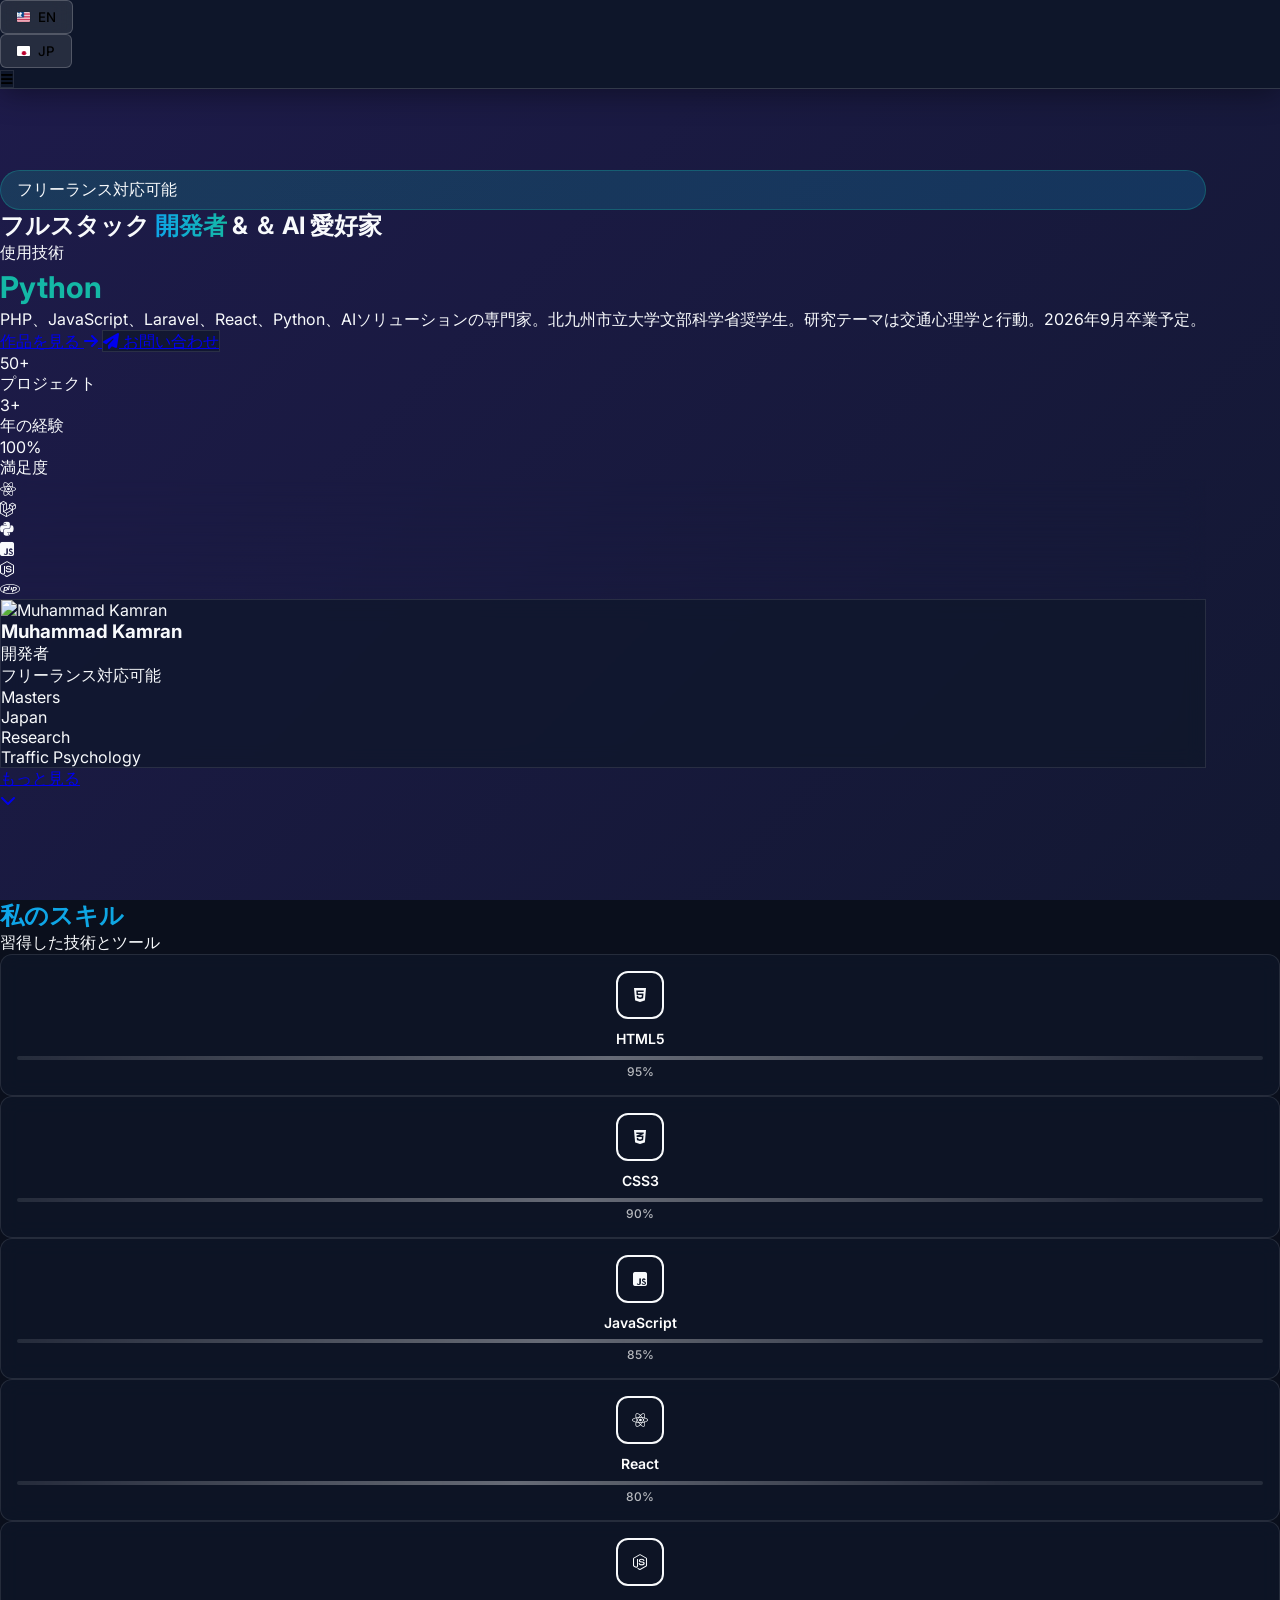
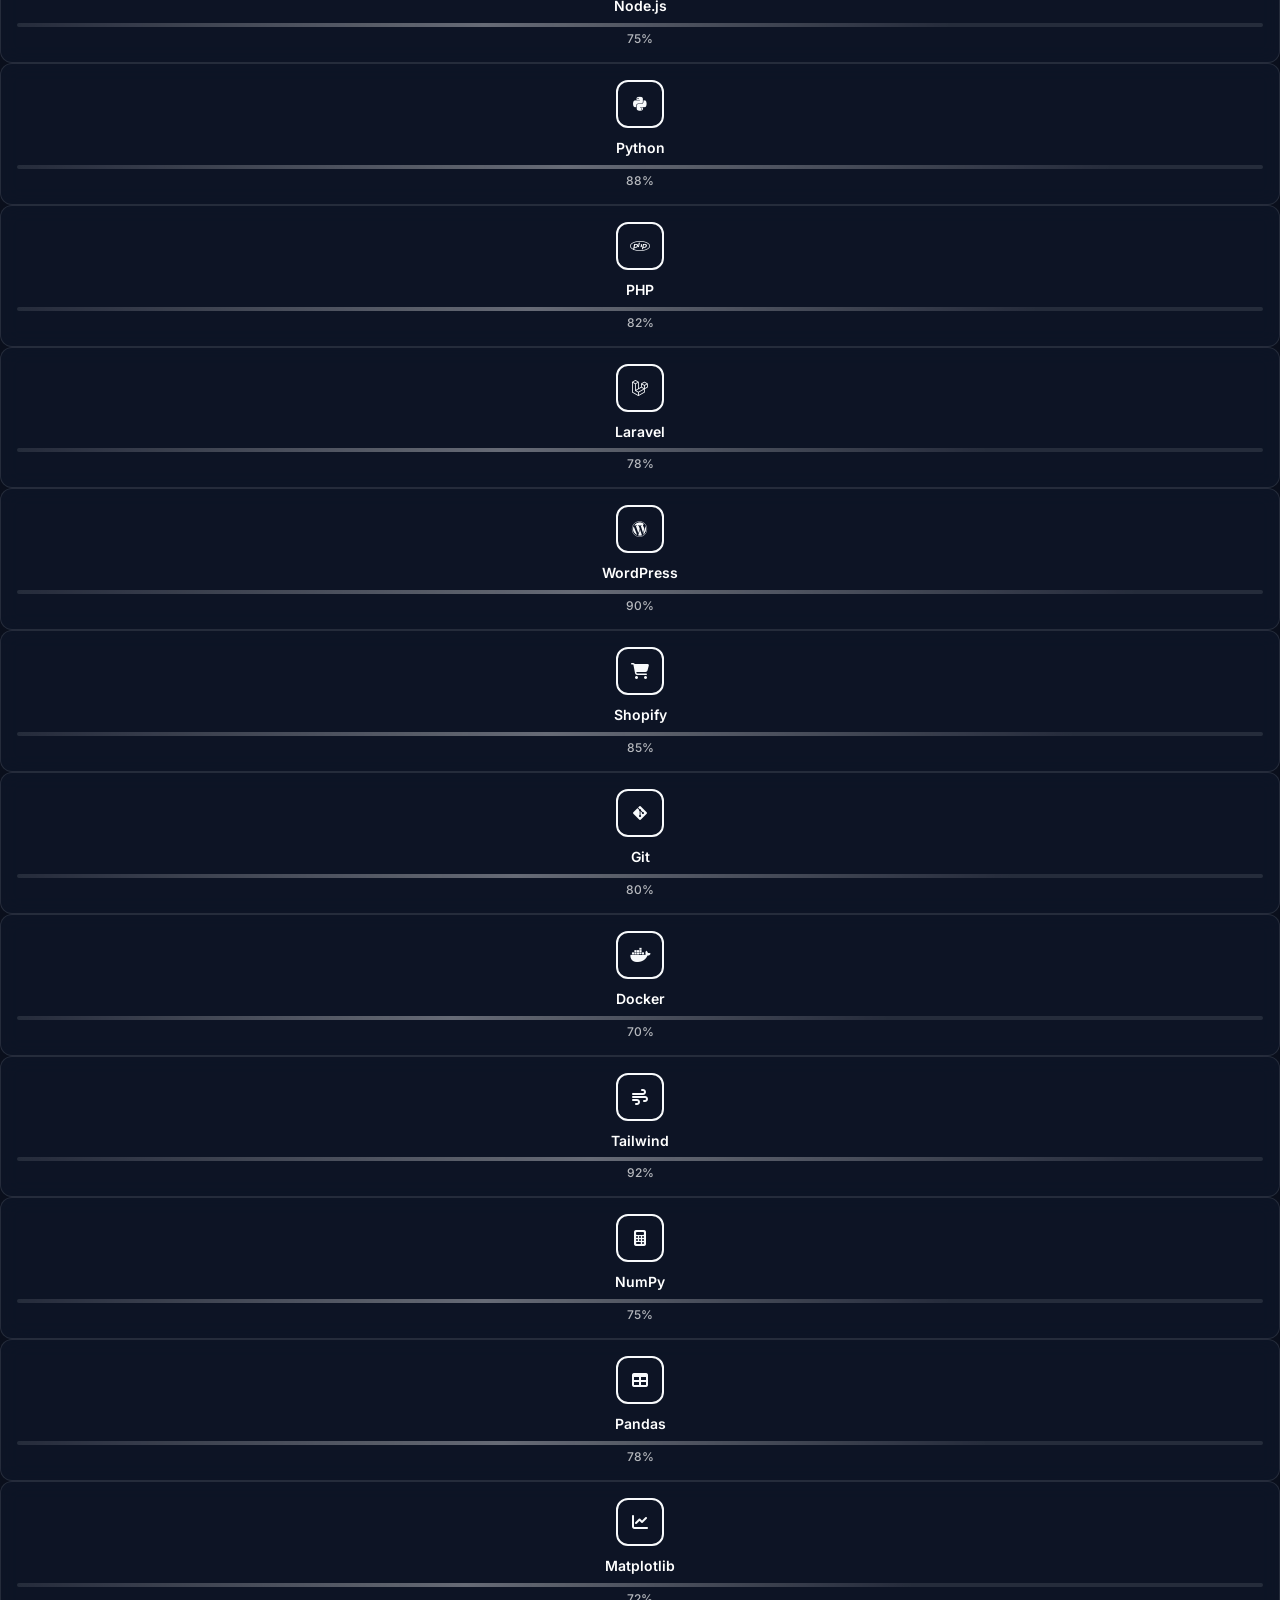
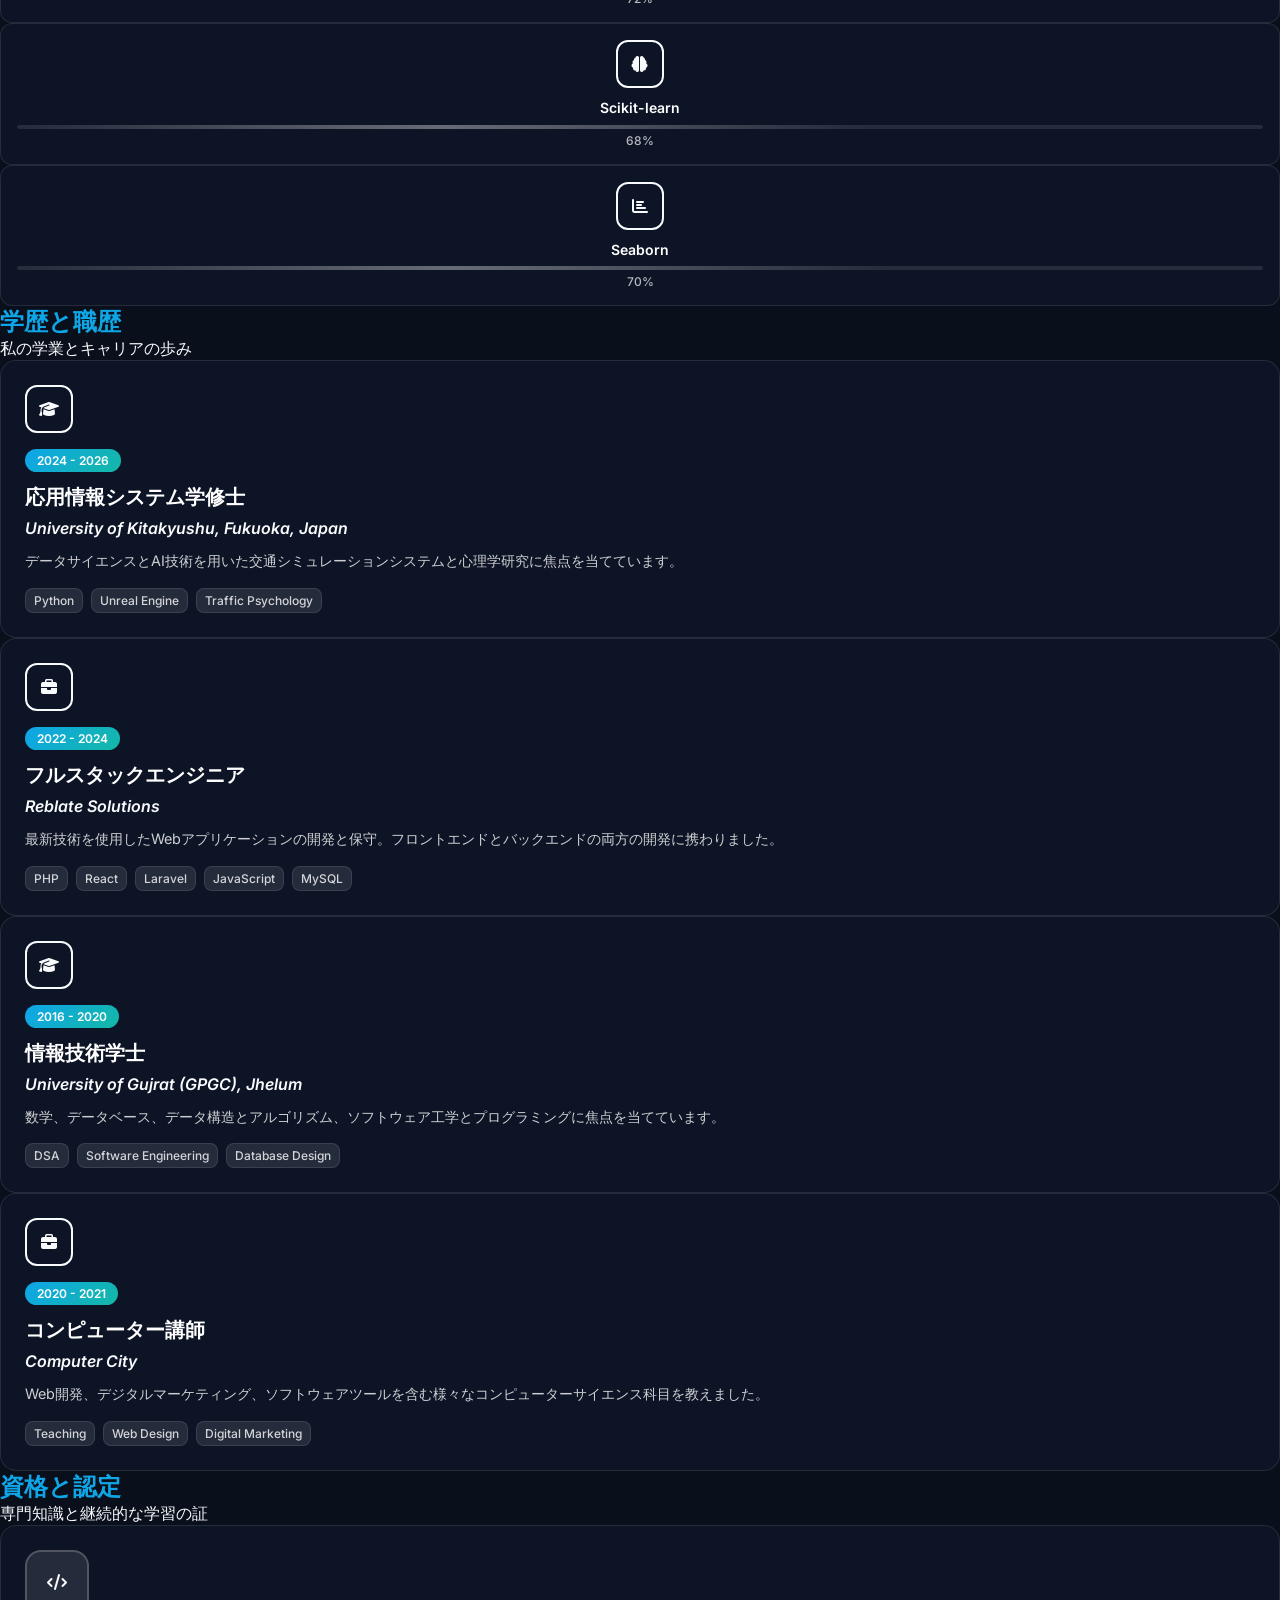
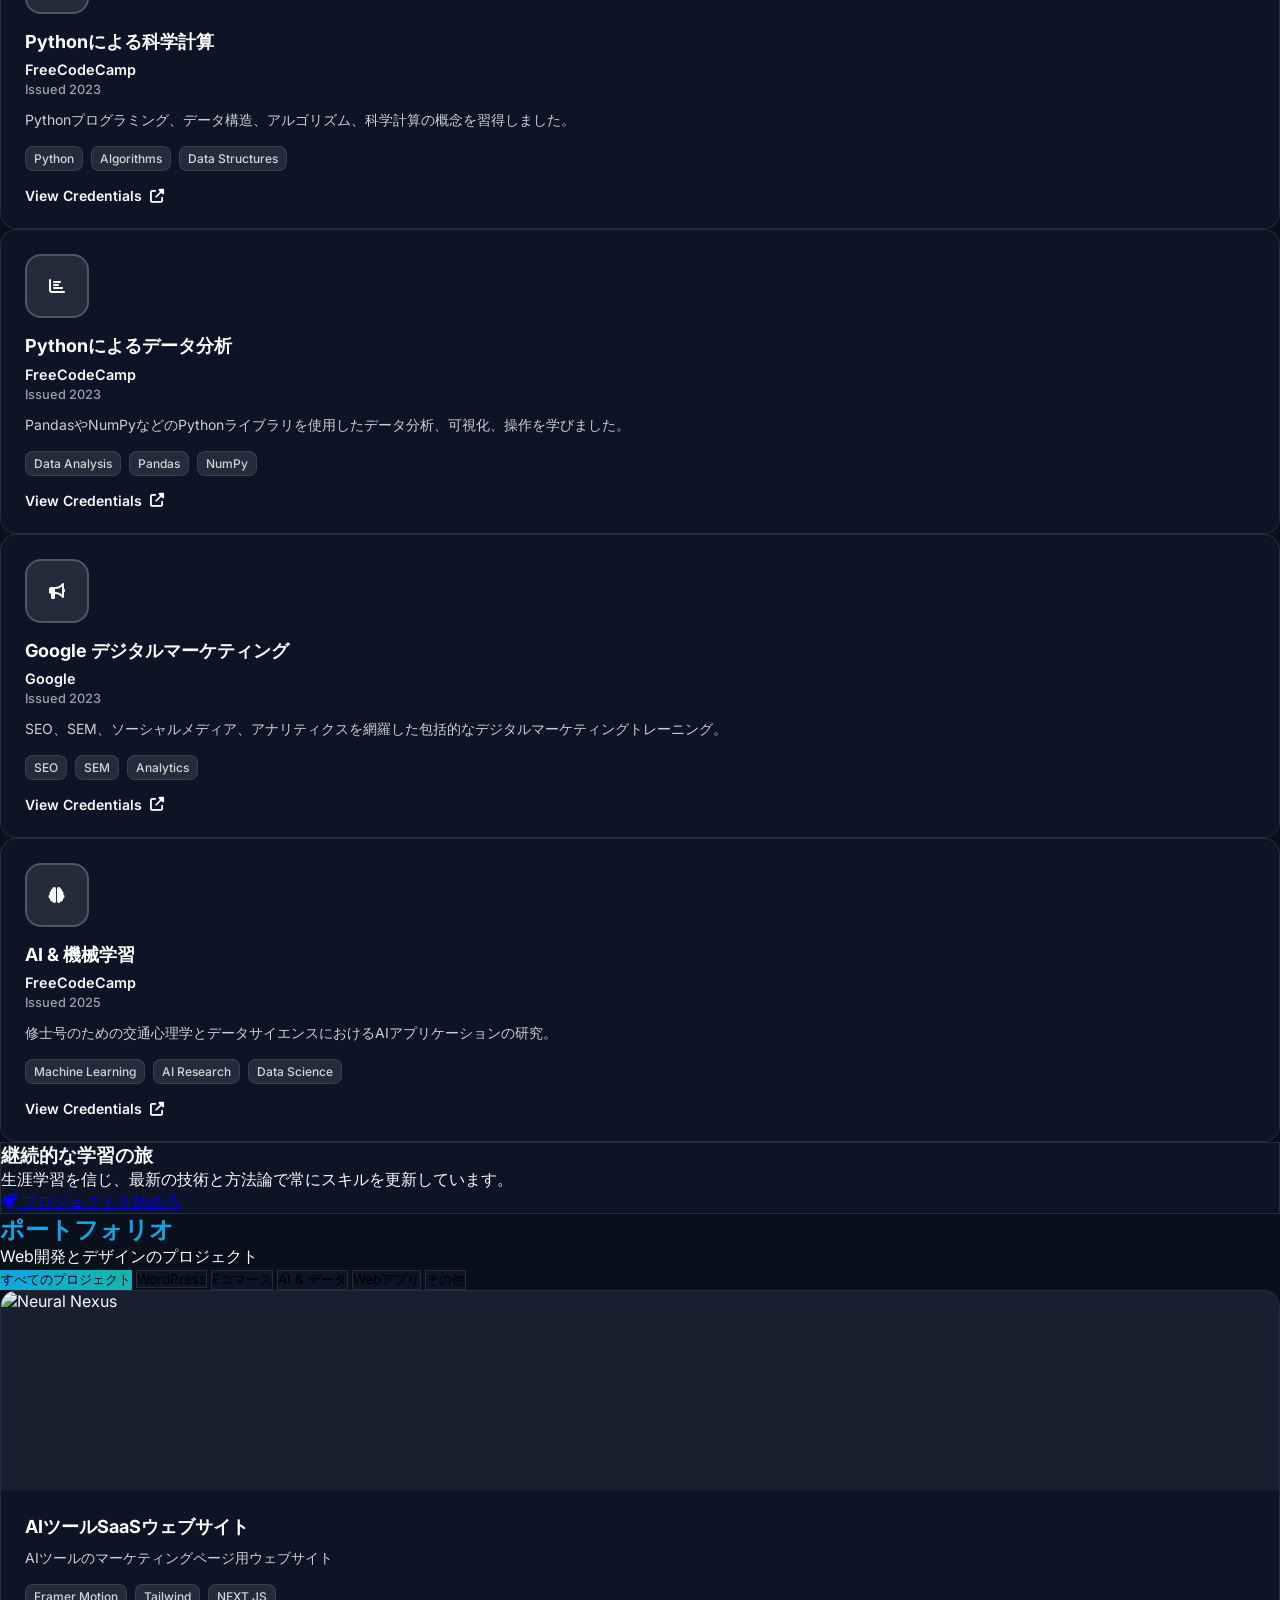
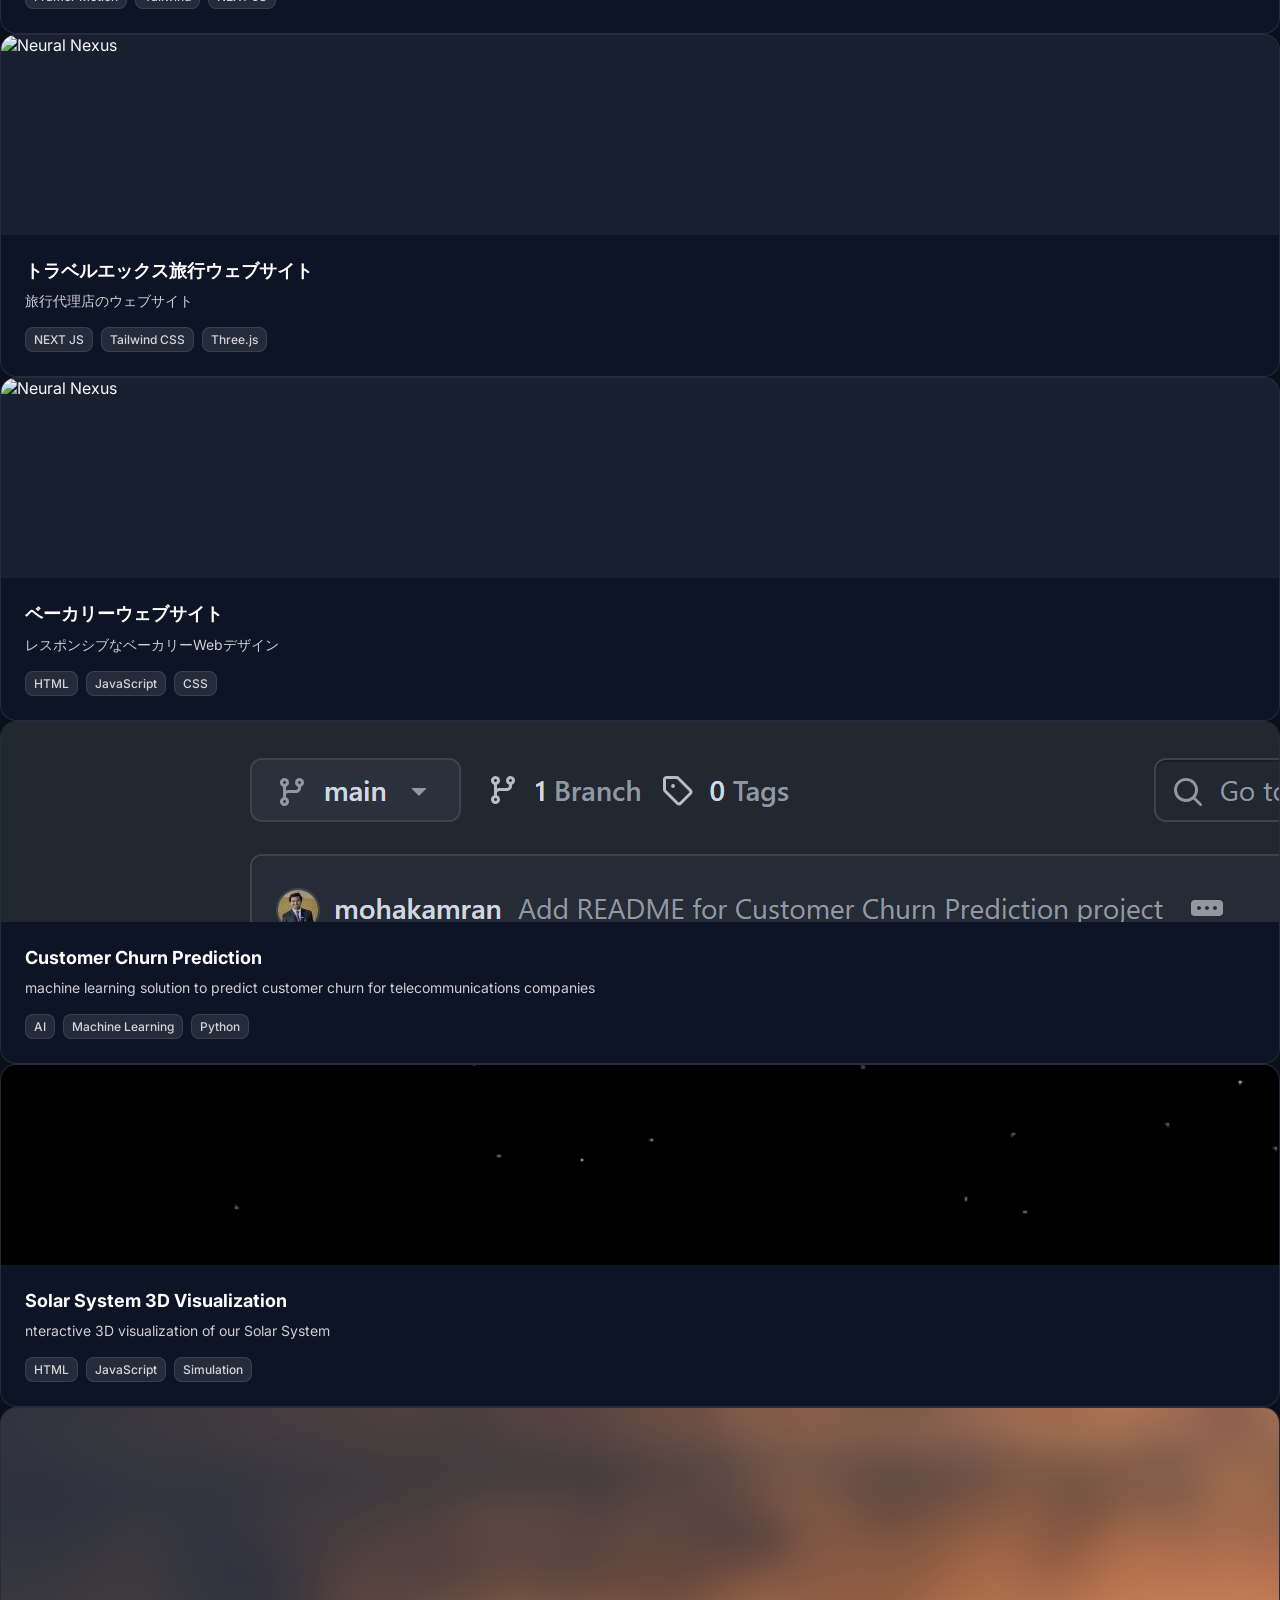
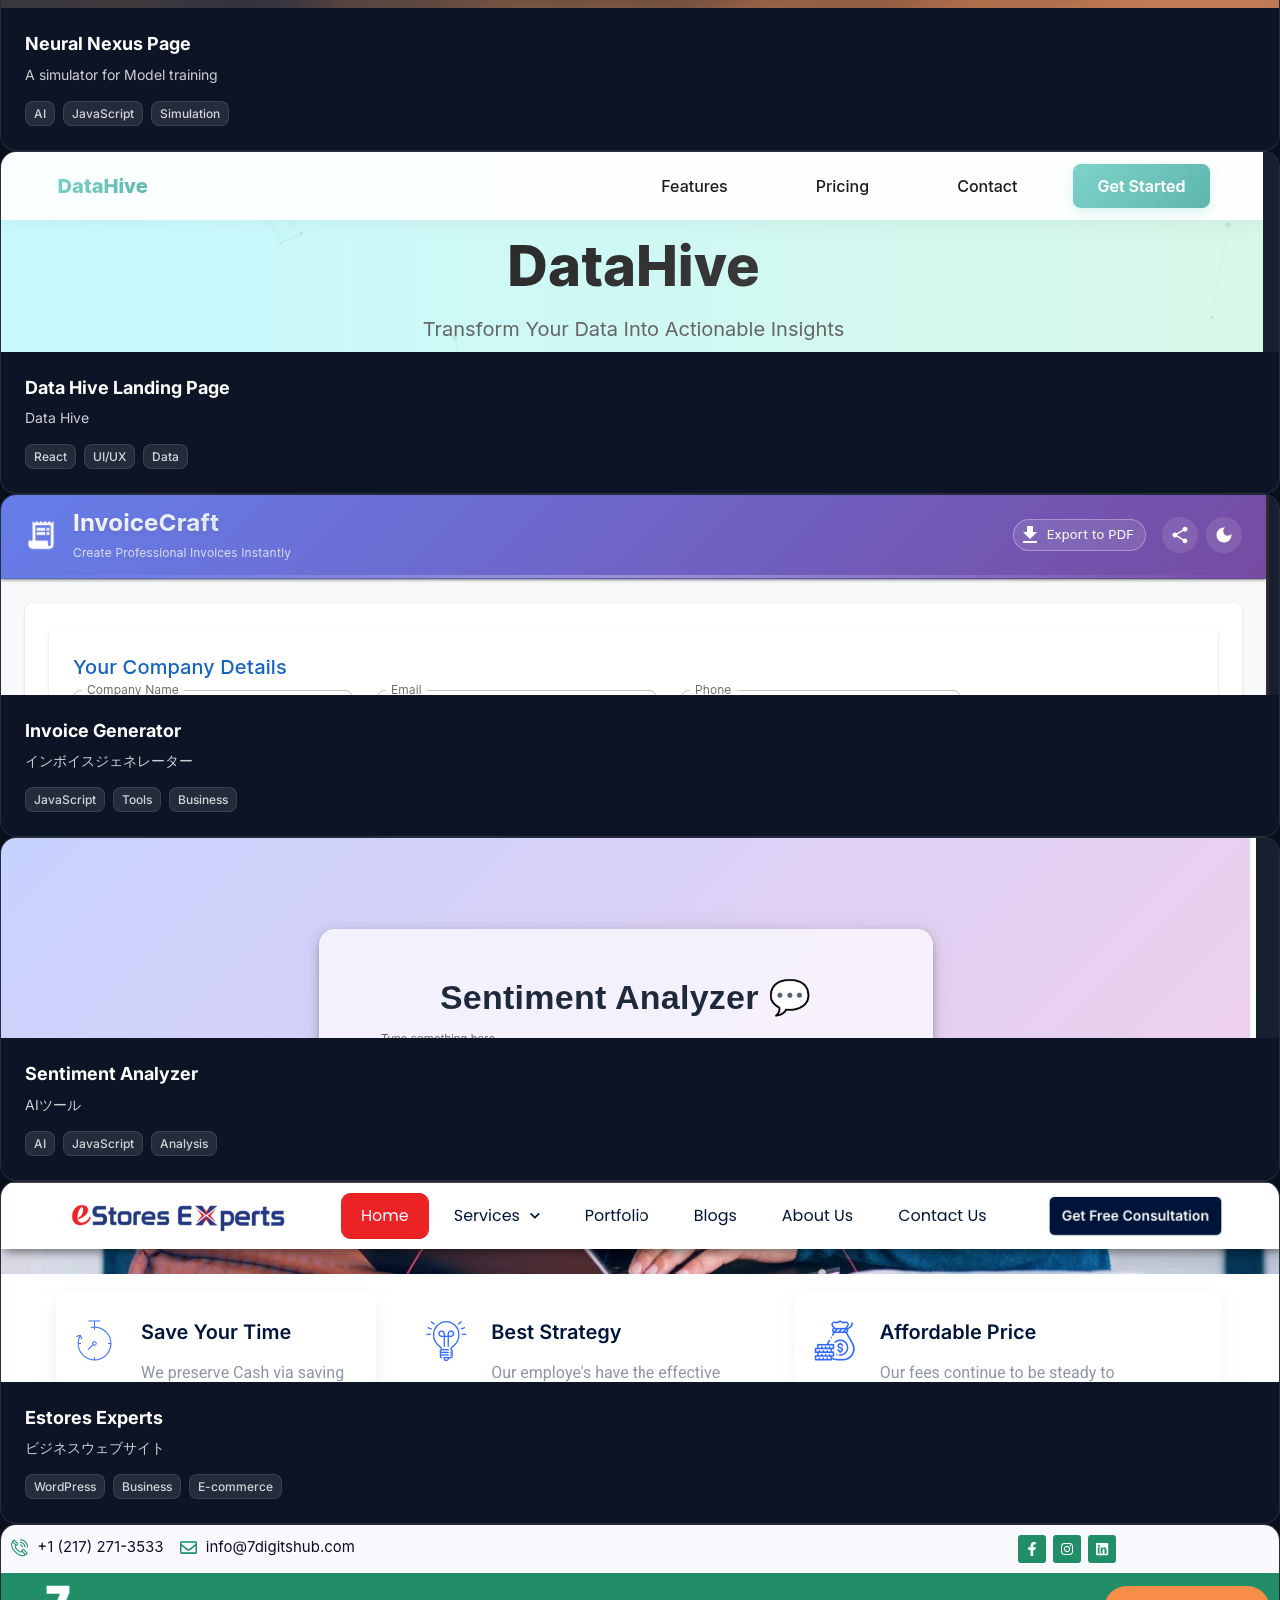
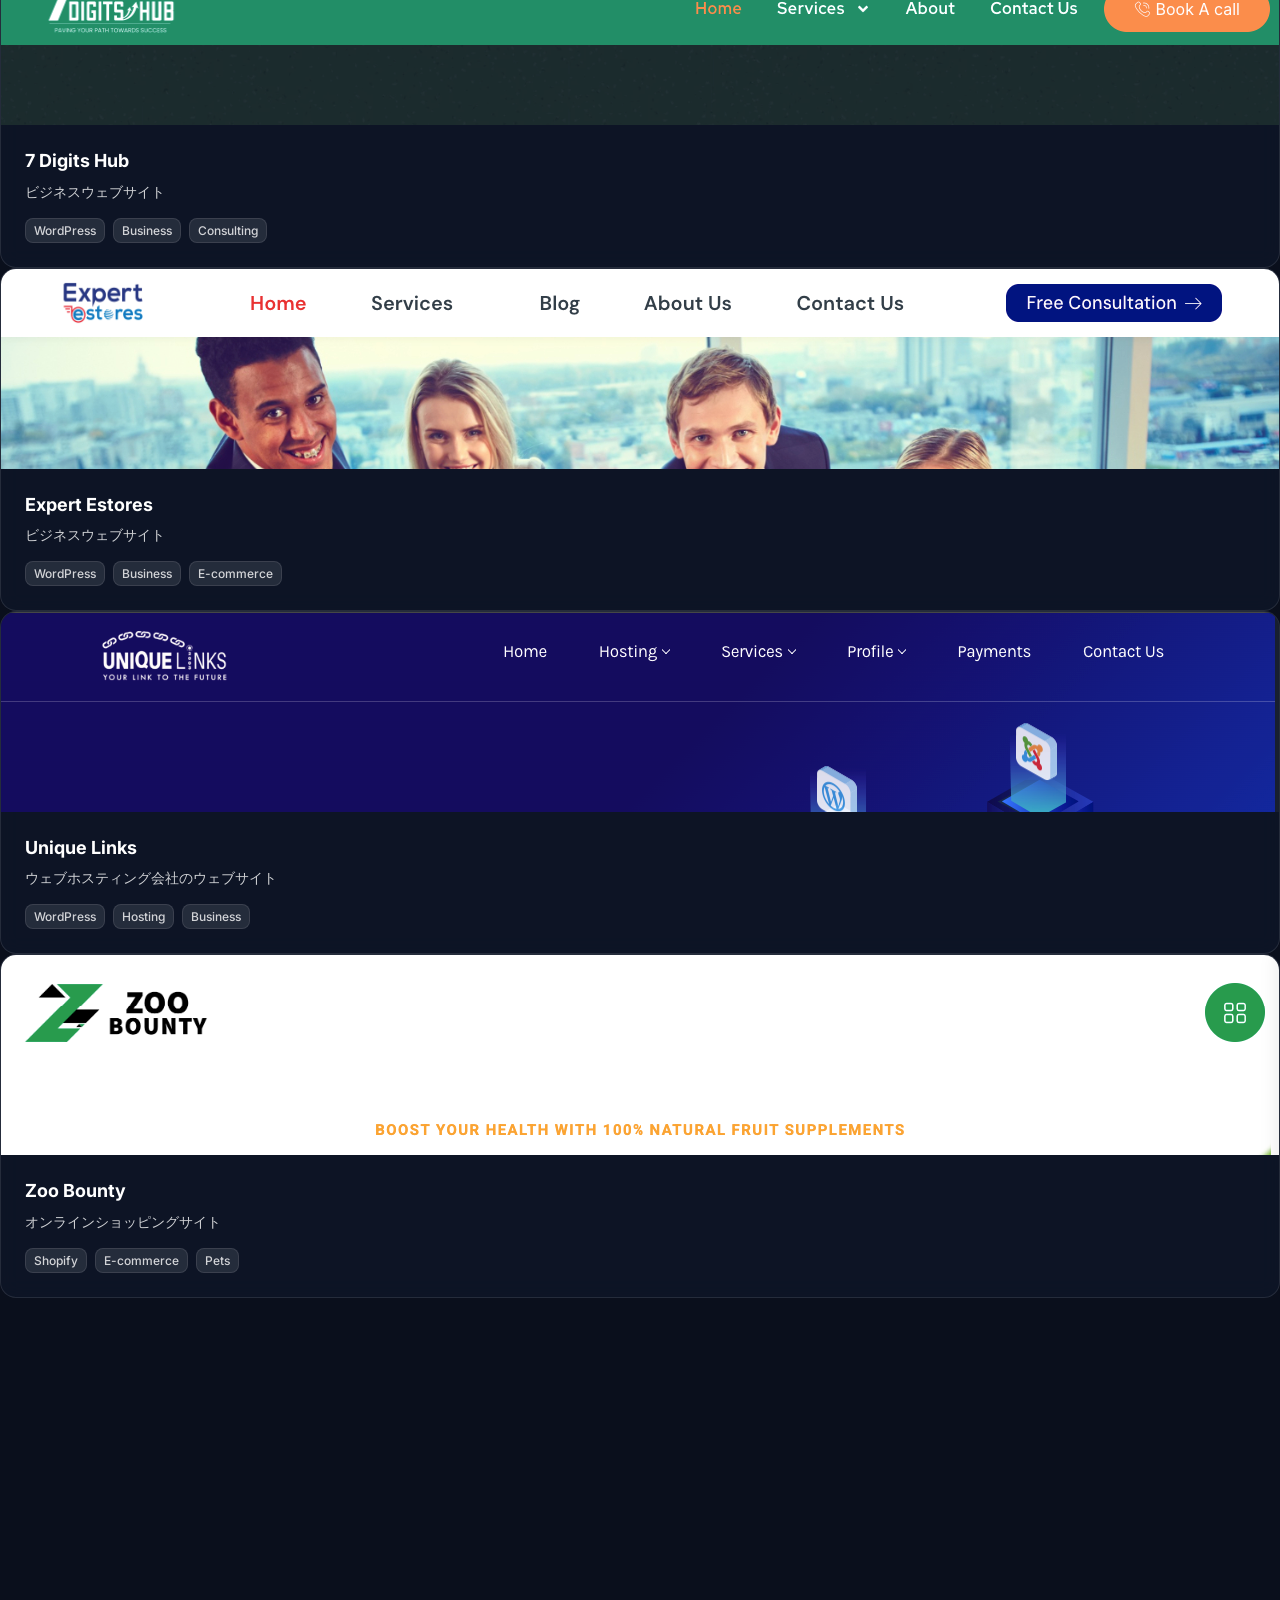
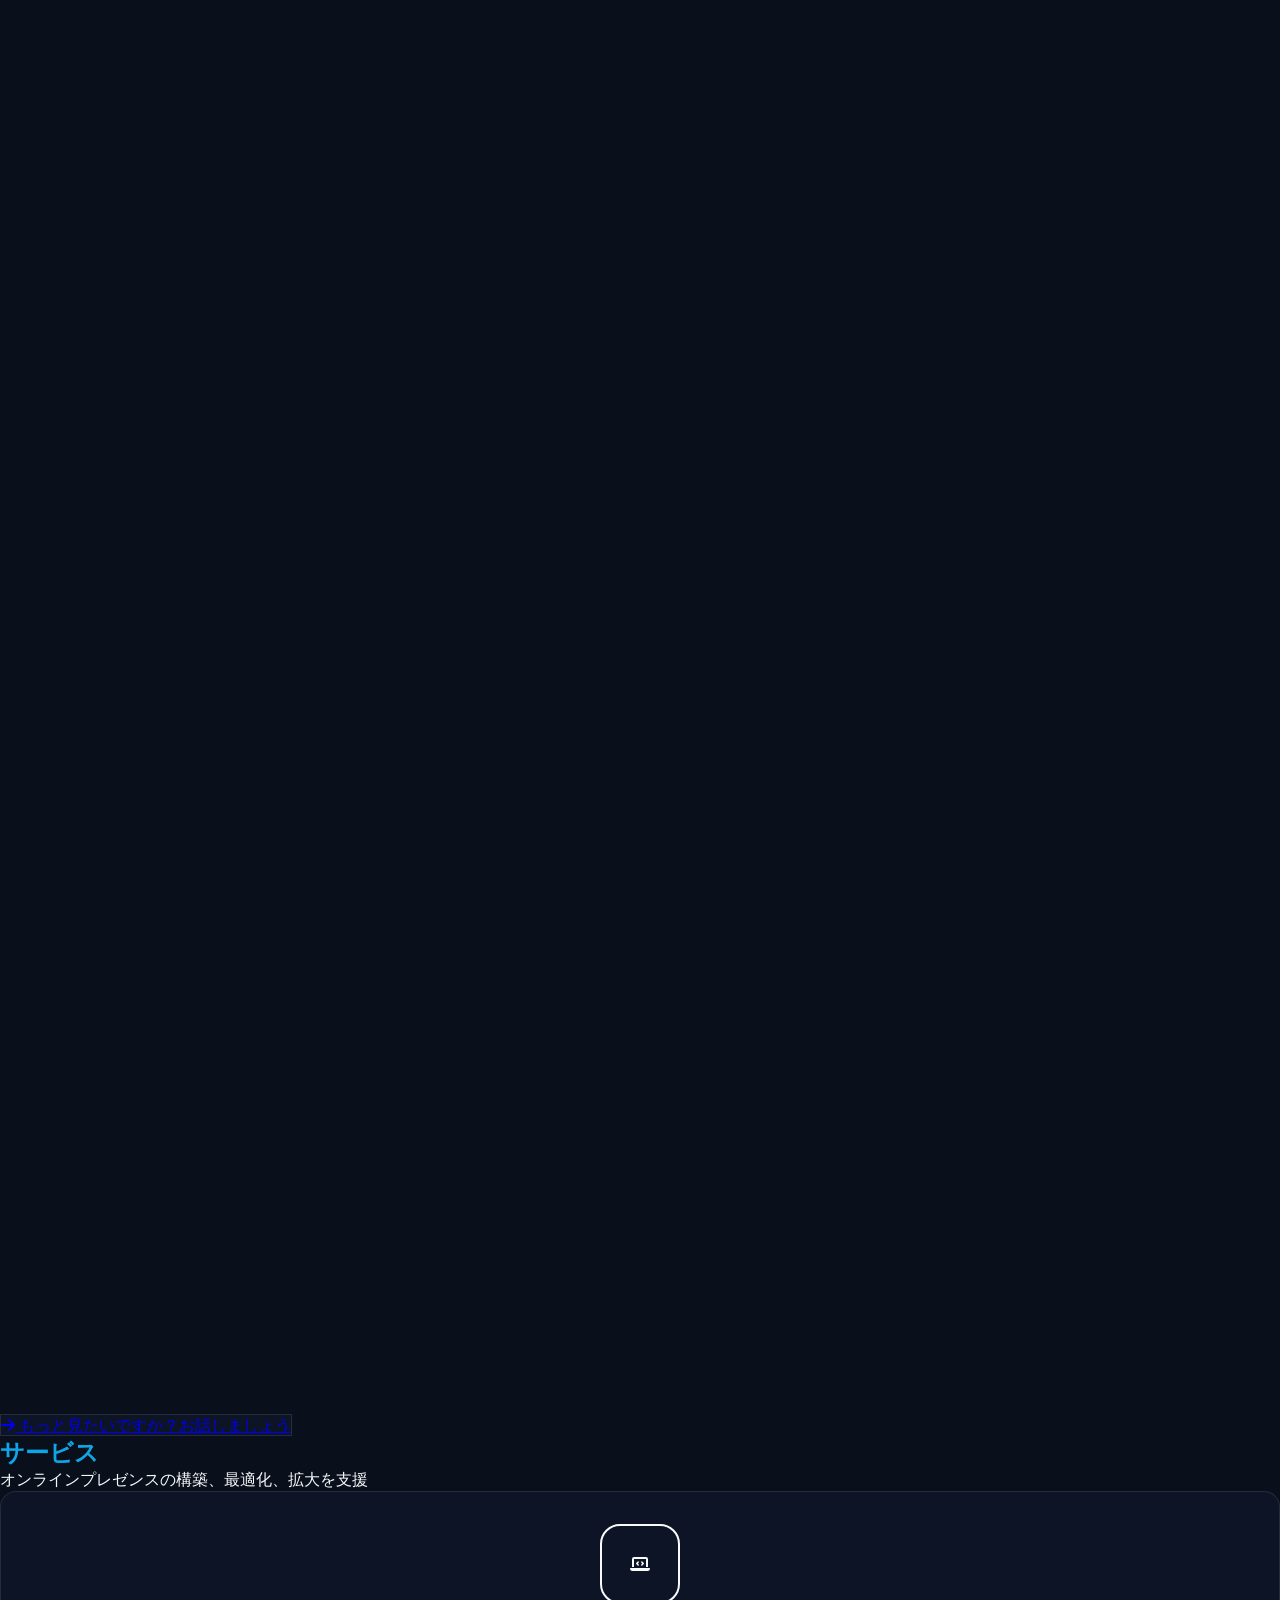
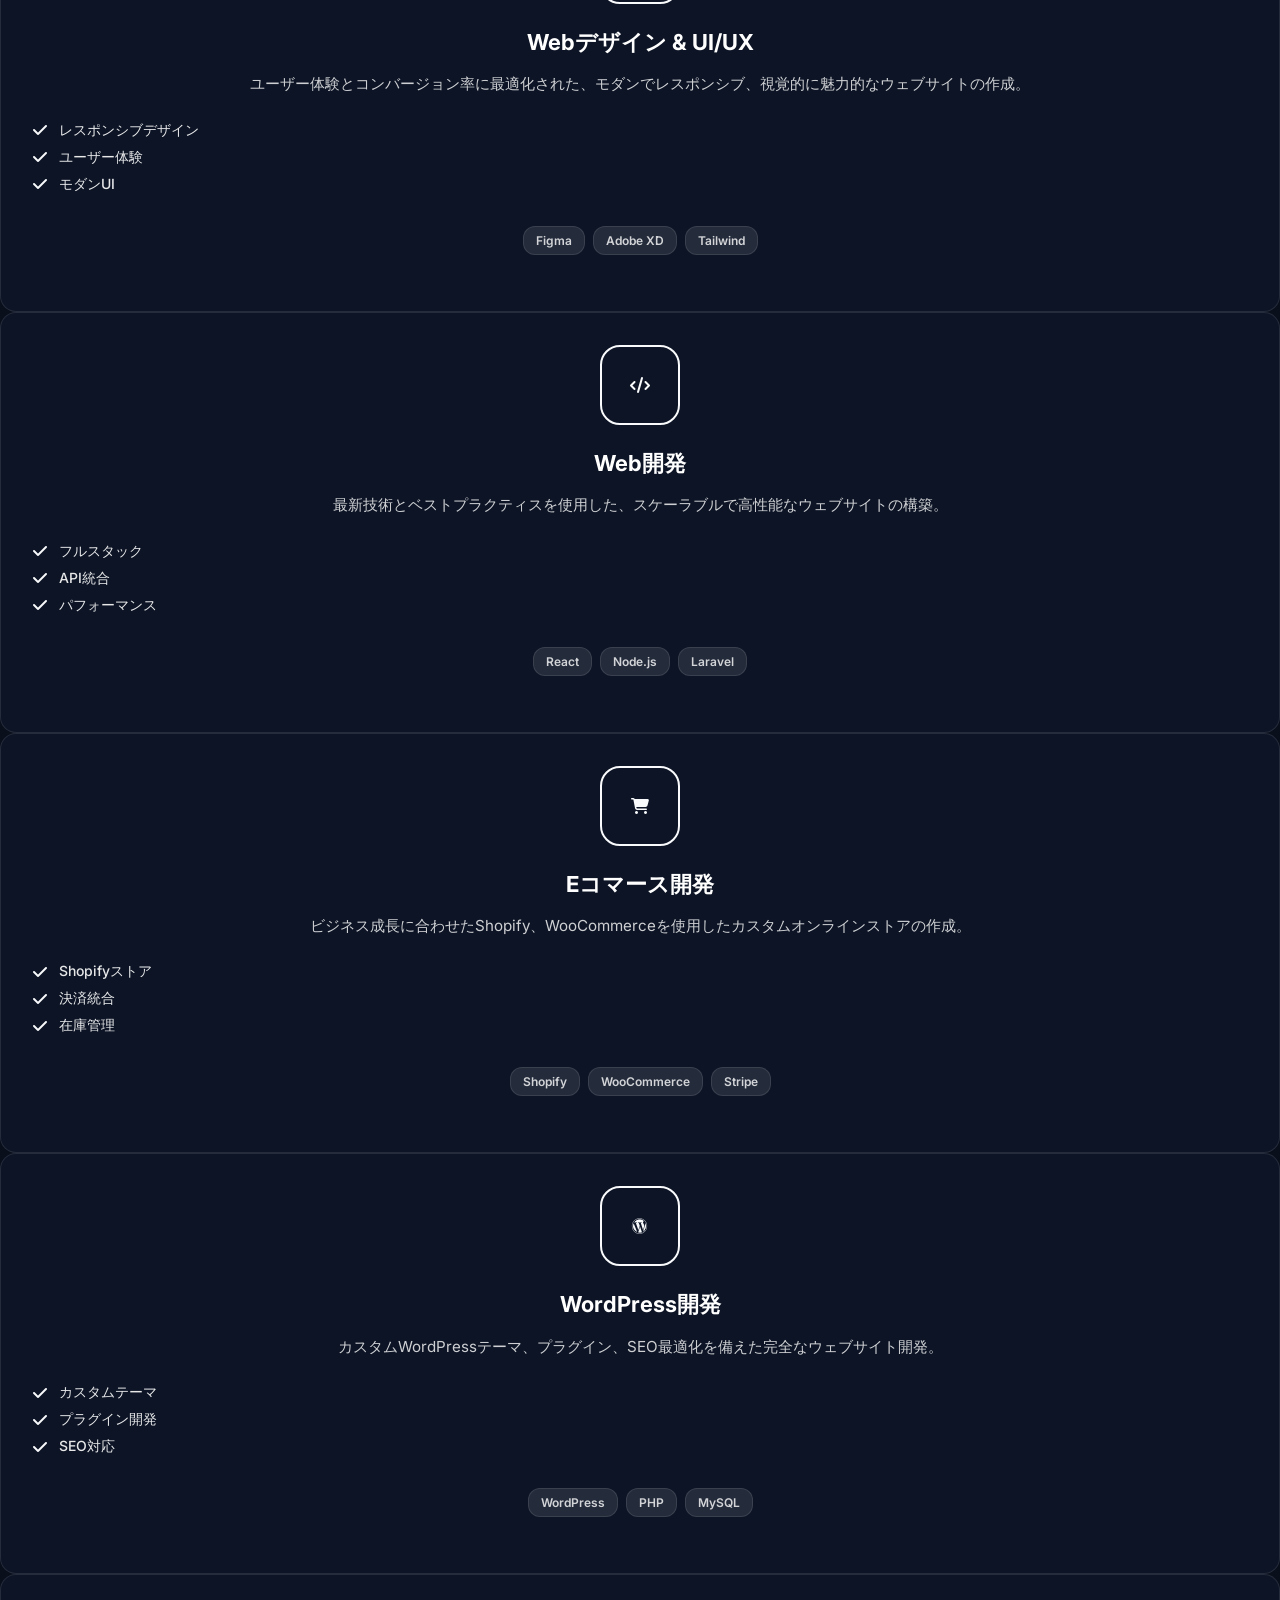
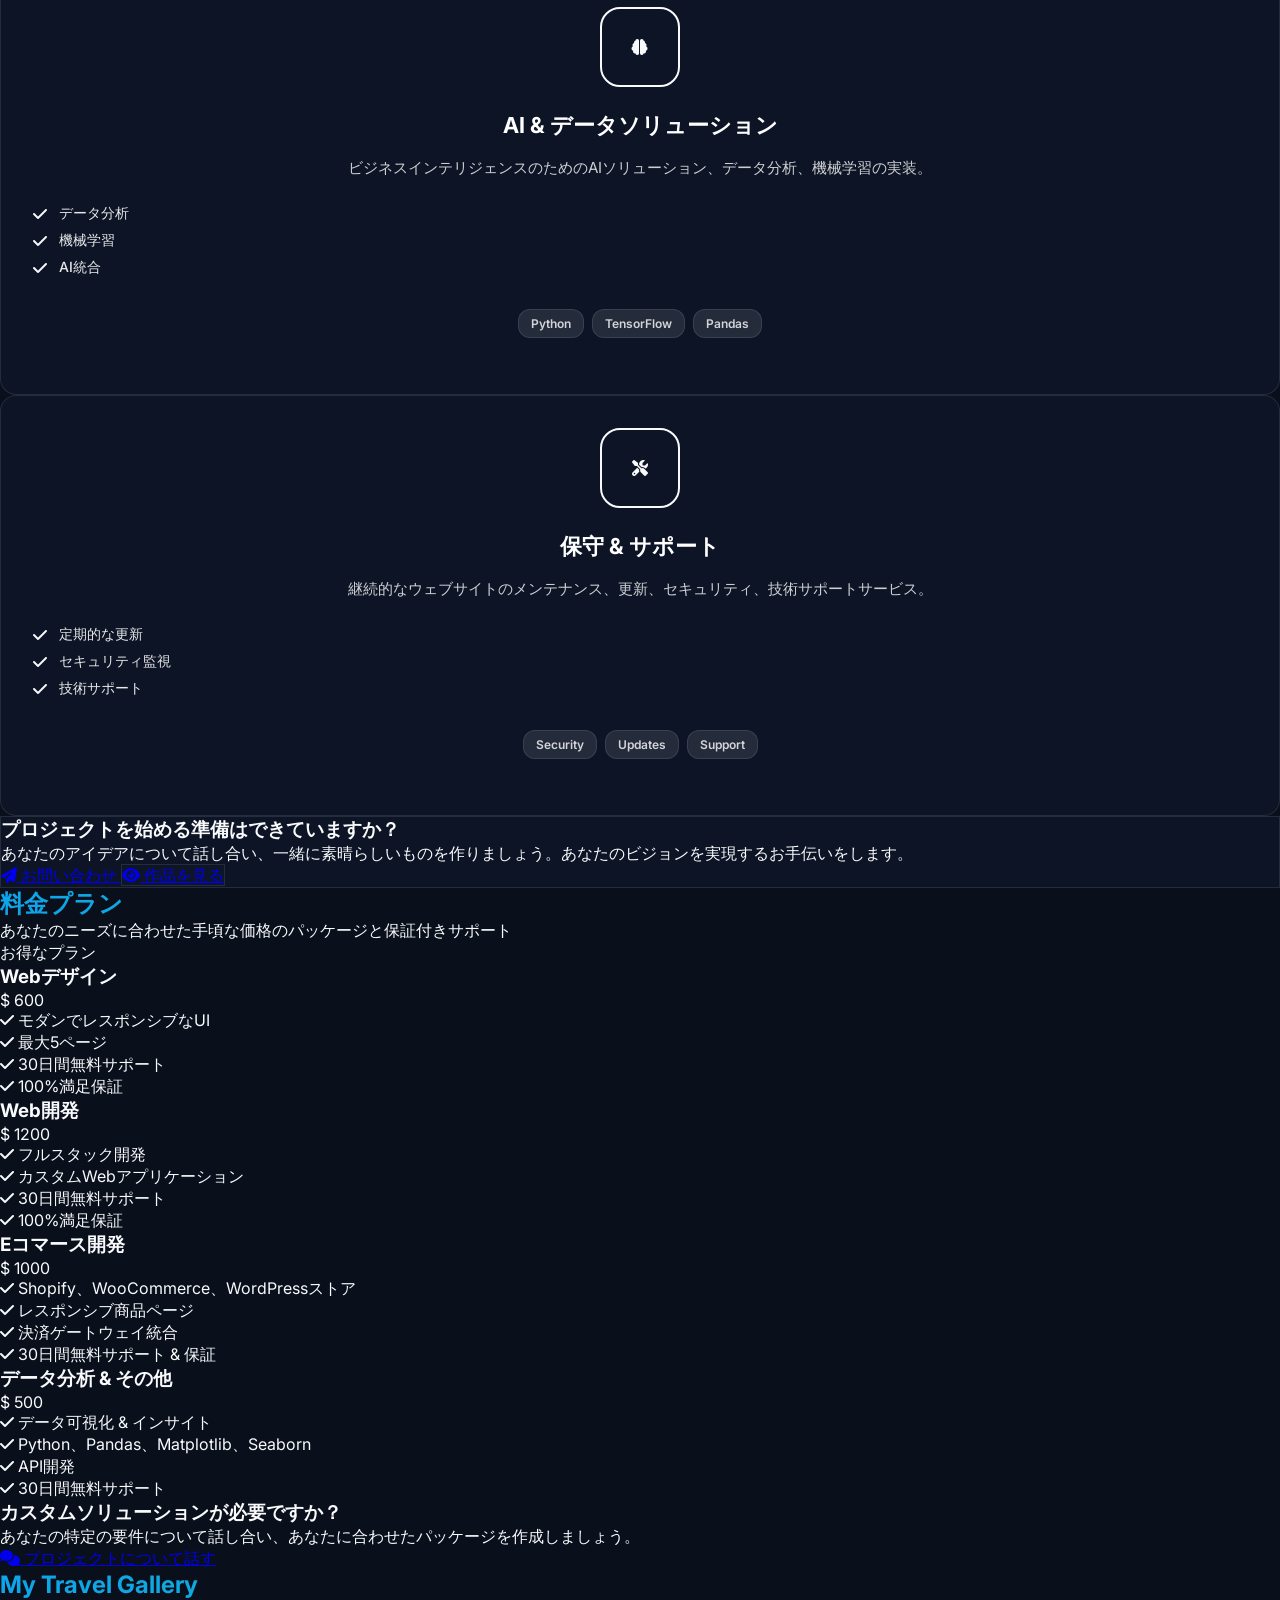
==== index.html @ 8c05611e "Update translations and portfolio project i18n keys for bakery, travelx, ai-tools" ====
<!DOCTYPE html>
<html lang="en" data-theme="dark">

<head>
    <meta charset="UTF-8">
    <meta name="viewport" content="width=device-width, initial-scale=1.0">
    <title data-i18n="page-title">Muhammad Kamran - Full Stack Developer & AI Enthusiast</title>
    <!-- <link rel="icon" href="assets/images/icons/favicon.svg" type="image/svg+xml"> -->
    <link rel="icon"
        href="data:image/svg+xml,<svg xmlns=%22http://www.w3.org/2000/svg%22 viewBox=%220 0 100 100%22><text y=%22.9em%22 font-size=%2290%22>💻</text></svg>">

    <!-- Fonts & Icons -->
    <link rel="preconnect" href="https://fonts.googleapis.com">
    <link rel="preconnect" href="https://fonts.gstatic.com" crossorigin>
    <link href="https://fonts.googleapis.com/css2?family=Inter:wght@300;400;500;600;700;800&display=swap"
        rel="stylesheet">
    <!-- <link rel="stylesheet" href="https://cdnjs.cloudflare.com/ajax/libs/font-awesome/6.4.0/css/all.min.css"> -->
    <link rel="stylesheet" href="https://cdnjs.cloudflare.com/ajax/libs/font-awesome/6.5.1/css/all.min.css">

    <!-- Tailwind CSS -->
    <script src="https://cdn.tailwindcss.com"></script>

    <!-- Add these to your head section -->
    <link rel="stylesheet" href="https://cdn.jsdelivr.net/npm/swiper@11/swiper-bundle.min.css">
    <script src="https://cdn.jsdelivr.net/npm/swiper@11/swiper-bundle.min.js"></script>
    <!-- Add this with your other scripts -->
    <script src="https://cdn.jsdelivr.net/npm/@emailjs/browser@3/dist/email.min.js"></script>

    <!-- External CSS -->
    <link rel="stylesheet" href="css/styles.css">
</head>
<style>
    /* Custom Swiper Styles */
    .gallery-slider {
        padding: 10px 0 40px 0;
        overflow: hidden;
    }

    .swiper-slide {
        transition: transform 0.3s ease;
        height: auto;
    }

    .swiper-slide:hover {
        transform: translateY(-5px);
    }

    .image-container {
        position: relative;
        background: #1f2937;
    }

    .swiper-button-next,
    .swiper-button-prev {
        background: rgba(255, 255, 255, 0.2);
        backdrop-filter: blur(10px);
        border: 1px solid rgba(255, 255, 255, 0.3);
        width: 40px;
        height: 40px;
        border-radius: 50%;
    }

    .swiper-button-next:after,
    .swiper-button-prev:after {
        display: none;
    }

    .swiper-pagination-bullet {
        background: rgba(255, 255, 255, 0.5);
        opacity: 1;
        width: 8px;
        height: 8px;
    }

    .swiper-pagination-bullet-active {
        background: linear-gradient(135deg, #2dd4bf, #22d3ee);
        width: 20px;
        border-radius: 4px;
    }

    /* Mobile Responsive Fixes */
    @media (max-width: 640px) {
        .gallery-slider {
            padding: 5px 0 35px 0;
            margin: 0 -8px;
        }

        .swiper-slide {
            padding: 0 8px;
        }

        .image-container {
            border-radius: 12px;
        }
    }

    /* Lightbox Mobile Improvements */
    @media (max-width: 640px) {
        #lightbox {
            padding: 10px;
        }

        .lightbox-content {
            border-radius: 8px;
        }

        #lightbox-image {
            max-height: 75vh;
        }
    }

    /* Prevent horizontal scrollbar */
    .swiper-container {
        overflow: hidden;
    }

    /* Image quality improvements */
    .gallery-item img {
        image-rendering: -webkit-optimize-contrast;
        image-rendering: crisp-edges;
        backface-visibility: hidden;
        transform: translateZ(0);
    }
</style>

<body>
    <!-- Animated Background -->
    <div class="gradient-bg"></div>
    <div class="particles" id="particles-container"></div>
    <!-- Animated Progress Line -->
    <!-- Animated Scroll Progress Line -->
    <div class="fixed top-0 left-0 w-full h-1 z-50 bg-gray-800/30">
        <div id="progress-line"
            class="h-full bg-gradient-to-r from-teal-400 via-cyan-500 to-purple-500 transition-all duration-150 ease-out shadow-lg shadow-teal-500/30"
            style="width: 0%"></div>
    </div>

    <!-- Header -->
    <header class="navbar fixed w-full top-0 z-50">
        <div class="max-w-7xl mx-auto px-4 sm:px-6 lg:px-8 py-3">
            <div class="flex items-center justify-between">
                <!-- Mobile Language Switcher -->
                <div class="lg:hidden flex items-center space-x-1">
                    <button id="lang-en-mobile"
                        class="lang-btn glass text-gray-300 px-3 py-1 rounded text-sm font-medium hover:text-white flex items-center gap-1">
                        <span class="fi fi-us fis"></span>
                        <span data-i18n="lang-en">EN</span>
                    </button>
                    <button id="lang-jp-mobile"
                        class="lang-btn glass text-gray-300 px-3 py-1 rounded text-sm font-medium hover:text-white flex items-center gap-1">
                        <span class="fi fi-jp fis"></span>
                        <span data-i18n="lang-jp">JP</span>
                    </button>
                </div>

                <!-- Centered Navigation - Desktop -->
                <nav class="hidden lg:flex items-center space-x-1 glass rounded-full px-4 py-2 shadow-lg">
                    <a href="#home" class="nav-link text-white active flex items-center space-x-1 text-sm">
                        <i class="fas fa-home text-xs"></i>
                        <span data-i18n="nav-home">Home</span>
                    </a>
                    <a href="#skills"
                        class="nav-link text-gray-300 hover:text-white flex items-center space-x-1 text-sm">
                        <i class="fas fa-code text-xs"></i>
                        <span data-i18n="nav-skills">Skills</span>
                    </a>
                    <a href="#education"
                        class="nav-link text-gray-300 hover:text-white flex items-center space-x-1 text-sm">
                        <i class="fas fa-graduation-cap text-xs"></i>
                        <span data-i18n="nav-education">Education</span>
                    </a>
                    <a href="#certifications"
                        class="nav-link text-gray-300 hover:text-white flex items-center space-x-1 text-sm">
                        <i class="fas fa-award text-xs"></i>
                        <span data-i18n="nav-certifications">Certifications</span>
                    </a>
                    <a href="#portfolio"
                        class="nav-link text-gray-300 hover:text-white flex items-center space-x-1 text-sm">
                        <i class="fas fa-briefcase text-xs"></i>
                        <span data-i18n="nav-portfolio">Portfolio</span>
                    </a>
                    <a href="#services"
                        class="nav-link text-gray-300 hover:text-white flex items-center space-x-1 text-sm">
                        <i class="fas fa-cogs text-xs"></i>
                        <span data-i18n="nav-services">Services</span>
                    </a>
                    <a href="#gallery"
                        class="nav-link text-gray-300 hover:text-white flex items-center space-x-1 text-sm">
                        <i class="fas fa-images text-xs"></i>
                        <span data-i18n="nav-gallery">Gallary</span>
                    </a>
                    <a href="#contact"
                        class="nav-link text-gray-300 hover:text-white flex items-center space-x-1 text-sm">
                        <i class="fas fa-envelope text-xs"></i>
                        <span data-i18n="nav-contact">Contact</span>
                    </a>
                </nav>

                <!-- Right Side - Desktop Language & Mobile Menu -->
                <div class="flex items-center space-x-2">
                    <!-- Desktop Language Switcher -->
                    <!-- Desktop Language Switcher -->
                    <div class="hidden lg:flex items-center space-x-2">
                        <button id="lang-en"
                            class="lang-btn bg-gray-800 text-gray-300 px-4 py-2 rounded-lg font-medium border border-gray-600 hover:text-white hover:border-gray-500 flex items-center gap-2">
                            <span class="fi fi-us fis"></span>
                            <span data-i18n="lang-en">EN</span>
                        </button>
                        <button id="lang-jp"
                            class="lang-btn bg-gray-800 text-gray-300 px-4 py-2 rounded-lg font-medium border border-gray-600 hover:text-white hover:border-gray-500 flex items-center gap-2">
                            <span class="fi fi-jp fis"></span>
                            <span data-i18n="lang-jp">日本語</span>
                        </button>
                    </div>

                    <!-- Mobile menu button -->
                    <button id="menu-toggle" class="lg:hidden p-2 rounded glass hover:bg-gray-700/50">
                        <i class="fas fa-bars text-white text-lg"></i>
                    </button>
                </div>
            </div>

            <!-- Mobile Menu -->
            <!-- <div id="mobile-menu" class="hidden lg:hidden mt-3 glass rounded-xl p-4 border border-gray-700/50">
            <div class="space-y-2">
                <a href="#home" class="mobile-nav-item block text-white py-2 px-3 rounded text-sm flex items-center space-x-2 bg-teal-500/20">
                    <i class="fas fa-home w-4"></i>
                    <span data-i18n="nav-home">Home</span>
                </a>
                <a href="#skills" class="mobile-nav-item block text-gray-300 hover:text-white py-2 px-3 rounded text-sm flex items-center space-x-2 hover:bg-gray-700/50">
                    <i class="fas fa-code w-4"></i>
                    <span data-i18n="nav-skills">Skills</span>
                </a>
                <a href="#education" class="mobile-nav-item block text-gray-300 hover:text-white py-2 px-3 rounded text-sm flex items-center space-x-2 hover:bg-gray-700/50">
                    <i class="fas fa-graduation-cap w-4"></i>
                    <span data-i18n="nav-education">Education</span>
                </a>
                <a href="#certifications" class="mobile-nav-item block text-gray-300 hover:text-white py-2 px-3 rounded text-sm flex items-center space-x-2 hover:bg-gray-700/50">
                    <i class="fas fa-award w-4"></i>
                    <span data-i18n="nav-certifications">Certifications</span>
                </a>
                <a href="#portfolio" class="mobile-nav-item block text-gray-300 hover:text-white py-2 px-3 rounded text-sm flex items-center space-x-2 hover:bg-gray-700/50">
                    <i class="fas fa-briefcase w-4"></i>
                    <span data-i18n="nav-portfolio">Portfolio</span>
                </a>
                <a href="#services" class="mobile-nav-item block text-gray-300 hover:text-white py-2 px-3 rounded text-sm flex items-center space-x-2 hover:bg-gray-700/50">
                    <i class="fas fa-cogs w-4"></i>
                    <span data-i18n="nav-services">Services</span>
                </a>
                <a href="#gallery" class="mobile-nav-item block text-gray-300 hover:text-white py-2 px-3 rounded text-sm flex items-center space-x-2 hover:bg-gray-700/50">
                    <i class="fas fa-images w-4"></i>
                    <span data-i18n="nav-gallery">Gallery</span>
                </a>
                <a href="#contact" class="mobile-nav-item block text-gray-300 hover:text-white py-2 px-3 rounded text-sm flex items-center space-x-2 hover:bg-gray-700/50">
                    <i class="fas fa-envelope w-4"></i>
                    <span data-i18n="nav-contact">Contact</span>
                </a>
            </div>
        </div> -->
            <!-- Mobile Menu -->
            <!-- Mobile Menu -->
            <div id="mobile-menu" class="hidden lg:hidden mt-3 glass rounded-xl p-4 border border-gray-700/50">
                <div class="space-y-2">
                    <a href="#home"
                        class="mobile-nav-item block text-white py-2 px-3 rounded text-sm flex items-center space-x-2 bg-teal-500/20">
                        <i class="fas fa-home w-4"></i>
                        <span data-i18n="nav-home">Home</span>
                    </a>
                    <a href="#skills"
                        class="mobile-nav-item block text-gray-300 hover:text-white py-2 px-3 rounded text-sm flex items-center space-x-2 hover:bg-gray-700/50">
                        <i class="fas fa-code w-4"></i>
                        <span data-i18n="nav-skills">Skills</span>
                    </a>
                    <a href="#education"
                        class="mobile-nav-item block text-gray-300 hover:text-white py-2 px-3 rounded text-sm flex items-center space-x-2 hover:bg-gray-700/50">
                        <i class="fas fa-graduation-cap w-4"></i>
                        <span data-i18n="nav-education">Education</span>
                    </a>
                    <a href="#certifications"
                        class="mobile-nav-item block text-gray-300 hover:text-white py-2 px-3 rounded text-sm flex items-center space-x-2 hover:bg-gray-700/50">
                        <i class="fas fa-award w-4"></i>
                        <span data-i18n="nav-certifications">Certifications</span>
                    </a>
                    <a href="#portfolio"
                        class="mobile-nav-item block text-gray-300 hover:text-white py-2 px-3 rounded text-sm flex items-center space-x-2 hover:bg-gray-700/50">
                        <i class="fas fa-briefcase w-4"></i>
                        <span data-i18n="nav-portfolio">Portfolio</span>
                    </a>
                    <a href="#services"
                        class="mobile-nav-item block text-gray-300 hover:text-white py-2 px-3 rounded text-sm flex items-center space-x-2 hover:bg-gray-700/50">
                        <i class="fas fa-cogs w-4"></i>
                        <span data-i18n="nav-services">Services</span>
                    </a>
                    <a href="#gallery"
                        class="mobile-nav-item block text-gray-300 hover:text-white py-2 px-3 rounded text-sm flex items-center space-x-2 hover:bg-gray-700/50">
                        <i class="fas fa-images w-4"></i>
                        <span data-i18n="nav-gallery">Gallary</span>
                    </a>
                    <a href="#contact"
                        class="mobile-nav-item block text-gray-300 hover:text-white py-2 px-3 rounded text-sm flex items-center space-x-2 hover:bg-gray-700/50">
                        <i class="fas fa-envelope w-4"></i>
                        <span data-i18n="nav-contact">Contact</span>
                    </a>
                </div>
            </div>
        </div>
    </header>


    <!-- Hero Section -->
    <section id="home" class="min-h-screen flex items-center justify-center pt-28 pb-20 relative overflow-hidden">
        <div class="max-w-7xl mx-auto px-4 sm:px-6 lg:px-8 w-full">
            <div class="grid lg:grid-cols-2 gap-12 lg:gap-16 items-center">

                <!-- Left Content -->
                <div class="text-center lg:text-left order-2 lg:order-1">
                    <!-- Availability Badge -->
                    <div class="hero-badge inline-flex items-center gap-2 mb-6">
                        <div class="w-2 h-2 bg-teal-400 rounded-full animate-pulse"></div>
                        <span class="text-sm text-teal-300 font-medium" data-i18n="hero-available">
                            Available for freelance work
                        </span>
                    </div>

                    <!-- Main Heading -->
                    <h1 class="text-4xl sm:text-5xl lg:text-6xl font-bold mb-6 leading-tight">
                        <span class="block" data-i18n="hero-title-1">Full Stack</span>
                        <span class="gradient-text" data-i18n="hero-title-2">Developer</span>
                        <span class="block text-xl sm:text-2xl text-gray-300 mt-4 font-normal">
                            & <span class="text-teal-400" data-i18n="hero-title-3">AI Enthusiast</span>
                        </span>
                    </h1>

                    <!-- Dynamic Typewriter -->
                    <div class="mb-8">
                        <div class="text-lg text-gray-300 mb-2" data-i18n="hero-builds">I build with</div>
                        <div class="typewriter-container justify-center lg:justify-start">
                            <span id="typewriter" class="border-r-2 border-teal-400 pr-1 animate-pulse">PHP</span>
                        </div>
                    </div>

                    <!-- Description -->
                    <p class="text-gray-300 text-lg leading-relaxed mb-8 max-w-2xl mx-auto lg:mx-0"
                        data-i18n="hero-description">
                        Professional in PHP, JavaScript, Laravel, React, Python & AI solutions. MEXT scholar in
                        University of Kitakyushu and my research theme is traffic psychology and behavior. I will
                        graduate in September 2026.
                    </p>

                    <!-- CTA Buttons -->
                    <div class="flex flex-col sm:flex-row gap-4 justify-center lg:justify-start mb-8">
                        <a href="#portfolio"
                            class="group bg-gradient-to-r from-teal-500 to-cyan-500 hover:from-teal-600 hover:to-cyan-600 text-white font-semibold py-4 px-8 rounded-xl transition-all duration-300 transform hover:scale-105 shadow-lg hover:shadow-teal-500/25 flex items-center justify-center gap-3">
                            <span data-i18n="hero-cta-work">View My Work</span>
                            <i class="fas fa-arrow-right group-hover:translate-x-1 transition-transform"></i>
                        </a>
                        <a href="#contact"
                            class="group glass hover:bg-gray-800/50 text-white font-semibold py-4 px-8 rounded-xl transition-all duration-300 transform hover:scale-105 flex items-center justify-center gap-3">
                            <i class="fas fa-paper-plane"></i>
                            <span data-i18n="hero-cta-contact">Get In Touch</span>
                        </a>
                    </div>

                    <!-- Stats -->
                    <div class="grid grid-cols-3 gap-4 max-w-md mx-auto lg:mx-0">
                        <div class="text-center">
                            <div class="text-2xl font-bold text-white">50+</div>
                            <div class="text-sm text-gray-400" data-i18n="hero-projects">Projects</div>
                        </div>
                        <div class="text-center">
                            <div class="text-2xl font-bold text-white">3+</div>
                            <div class="text-sm text-gray-400" data-i18n="hero-experience">Years Exp</div>
                        </div>
                        <div class="text-center">
                            <div class="text-2xl font-bold text-white">100%</div>
                            <div class="text-sm text-gray-400" data-i18n="hero-satisfaction">Satisfaction</div>
                        </div>
                    </div>
                </div>

                <!-- Right Visual -->
                <div class="order-1 lg:order-2 flex justify-center lg:justify-end relative">
                    <!-- Animated Background Element -->
                    <div
                        class="absolute -inset-6 bg-gradient-to-r from-teal-400/20 to-purple-500/20 rounded-3xl blur-3xl opacity-70 animate-pulse">
                    </div>

                    <!-- Main Visual Container -->
                    <div class="relative group creative-card">
                        <!-- Floating Elements -->
                        <div
                            class="floating-element absolute -top-6 -left-6 w-20 h-20 bg-gradient-to-r from-teal-400/10 to-cyan-400/10 rounded-2xl rotate-12 opacity-30 group-hover:opacity-50 transition-all duration-500">
                        </div>
                        <div
                            class="floating-element absolute -bottom-6 -right-6 w-16 h-16 bg-gradient-to-r from-purple-400/10 to-pink-400/10 rounded-2xl -rotate-12 opacity-30 group-hover:opacity-50 transition-all duration-500">
                        </div>

                        <!-- Tech Icons Floating -->
                        <div
                            class="tech-icon tech-icon-1 absolute -top-8 -right-8 w-16 h-16 bg-gray-800/90 rounded-2xl flex items-center justify-center border border-cyan-500/30 shadow-2xl shadow-cyan-500/20">
                            <i class="fab fa-react text-cyan-400 text-2xl"></i>
                        </div>
                        <div
                            class="tech-icon tech-icon-2 absolute -bottom-8 -left-8 w-16 h-16 bg-gray-800/90 rounded-2xl flex items-center justify-center border border-red-500/30 shadow-2xl shadow-red-500/20">
                            <i class="fab fa-laravel text-red-400 text-2xl"></i>
                        </div>
                        <div
                            class="tech-icon tech-icon-3 absolute top-1/3 -left-10 w-14 h-14 bg-gray-800/90 rounded-xl flex items-center justify-center border border-yellow-500/30 shadow-2xl shadow-yellow-500/20">
                            <i class="fab fa-python text-yellow-400 text-xl"></i>
                        </div>
                        <div
                            class="tech-icon tech-icon-4 absolute top-1/4 -right-10 w-14 h-14 bg-gray-800/90 rounded-xl flex items-center justify-center border border-yellow-300/30 shadow-2xl shadow-yellow-300/20">
                            <i class="fab fa-js-square text-yellow-300 text-xl"></i>
                        </div>
                        <div
                            class="tech-icon tech-icon-5 absolute bottom-1/3 -right-12 w-12 h-12 bg-gray-800/90 rounded-xl flex items-center justify-center border border-green-500/30 shadow-2xl shadow-green-500/20">
                            <i class="fab fa-node-js text-green-400 text-lg"></i>
                        </div>
                        <div
                            class="tech-icon tech-icon-6 absolute bottom-1/4 -left-12 w-12 h-12 bg-gray-800/90 rounded-xl flex items-center justify-center border border-blue-500/30 shadow-2xl shadow-blue-500/20">
                            <i class="fab fa-php text-blue-400 text-lg"></i>
                        </div>

                        <!-- Main Content Box -->
                        <div
                            class="glass rounded-3xl p-10 border border-gray-700/50 shadow-2xl transform group-hover:scale-105 transition-all duration-500 w-full max-w-xl">
                            <div class="text-center">
                                <!-- Profile Image -->
                                <div
                                    class="w-60 h-50 mx-auto mb-8 rounded-2xl bg-gradient-to-br from-teal-400 to-cyan-500 p-1 shadow-lg">
                                    <div
                                        class="w-full h-full rounded-2xl bg-gray-800 overflow-hidden flex items-center justify-center">
                                        <img src="./gallary/1.jpg" alt="Muhammad Kamran"
                                            class="object-cover transition-transform duration-500" />
                                    </div>
                                </div>

                                <style>
                                    /* Profile Image Styles */
                                    .profile-image-container {
                                        position: relative;
                                        overflow: hidden;
                                    }

                                    .profile-image-container img {
                                        transition: all 0.5s ease-in-out;
                                        filter: grayscale(0.1) contrast(1.1);
                                    }

                                    /* .profile-image-container:hover img {
                                        transform: scale(1.05);
                                        filter: grayscale(0) contrast(1.2);
                                    } */

                                    /* Ensure image fits perfectly */
                                    .object-cover {
                                        object-fit: cover;
                                    }

                                    .object-center {
                                        object-position: center center;
                                    }
                                </style>
                                <h3 class="text-2xl font-bold text-white mb-3">Muhammad Kamran</h3>
                                <p class="text-teal-400 font-semibold mb-6 text-lg" data-i18n="hero-title-2">Full Stack
                                    Developer</p>

                                <!-- Status -->
                                <div
                                    class="inline-flex items-center gap-2 bg-green-500/20 text-green-400 px-4 py-2 rounded-full text-sm border border-green-500/30">
                                    <div class="w-2 h-2 bg-green-400 rounded-full animate-pulse"></div>
                                    <span data-i18n="hero-available">Open to opportunities</span>
                                </div>

                                <!-- Additional Info -->
                                <div class="mt-6 grid grid-cols-2 gap-4 text-sm">
                                    <div class="text-center">
                                        <div class="text-teal-400 font-semibold" data-i18n="education-masters-short">
                                            Masters</div>
                                        <div class="text-gray-400" data-i18n="location-japan">Japan</div>
                                    </div>
                                    <div class="text-center">
                                        <div class="text-teal-400 font-semibold" data-i18n="research-ai">Research
                                        </div>
                                        <div class="text-gray-400" data-i18n="research-traffic">Traffic Psychology</div>
                                    </div>
                                </div>
                            </div>
                        </div>
                    </div>
                </div>
            </div>

            <!-- Scroll Indicator -->
            <div class="absolute bottom-8 left-1/2 transform -translate-x-1/2">
                <a href="#skills"
                    class="flex flex-col items-center text-gray-400 hover:text-white transition-colors duration-300 group">
                    <span class="text-sm mb-2 group-hover:text-teal-400" data-i18n="hero-scroll">Explore More</span>
                    <div class="animate-bounce">
                        <i class="fas fa-chevron-down"></i>
                    </div>
                </a>
            </div>
        </div>
    </section>

    <!-- Skills Section -->
    <section id="skills" class="py-20 section-hidden">
        <div class="max-w-4xl mx-auto px-8 sm:px-12 lg:px-16">
            <!-- Section Heading -->
            <div class="text-center mb-16">
                <h2 class="text-4xl font-bold mb-4 gradient-text" data-i18n="skills-title">My Skills</h2>
                <p class="text-xl text-gray-400" data-i18n="skills-subtitle">Technologies & Tools I Master</p>
            </div>

            <!-- Skills Grid -->
            <div class="grid grid-cols-3 md:grid-cols-4 lg:grid-cols-5 gap-4">
                <!-- HTML5 -->
                <div class="skill-card group" data-skill="html">
                    <div class="skill-icon bg-orange-500/20 border-orange-500/30">
                        <i class="fab fa-html5 text-orange-500 text-xl"></i>
                    </div>
                    <h3 class="skill-name">HTML5</h3>
                    <div class="skill-level">
                        <div class="skill-progress bg-orange-500" data-level="95"></div>
                    </div>
                    <span class="skill-percent">95%</span>
                </div>

                <!-- CSS3 -->
                <div class="skill-card group" data-skill="css">
                    <div class="skill-icon bg-blue-500/20 border-blue-500/30">
                        <i class="fab fa-css3-alt text-blue-400 text-xl"></i>
                    </div>
                    <h3 class="skill-name">CSS3</h3>
                    <div class="skill-level">
                        <div class="skill-progress bg-blue-400" data-level="90"></div>
                    </div>
                    <span class="skill-percent">90%</span>
                </div>

                <!-- JavaScript -->
                <div class="skill-card group" data-skill="js">
                    <div class="skill-icon bg-yellow-500/20 border-yellow-500/30">
                        <i class="fab fa-js-square text-yellow-400 text-xl"></i>
                    </div>
                    <h3 class="skill-name">JavaScript</h3>
                    <div class="skill-level">
                        <div class="skill-progress bg-yellow-400" data-level="85"></div>
                    </div>
                    <span class="skill-percent">85%</span>
                </div>

                <!-- React -->
                <div class="skill-card group" data-skill="react">
                    <div class="skill-icon bg-cyan-500/20 border-cyan-500/30">
                        <i class="fab fa-react text-cyan-400 text-xl"></i>
                    </div>
                    <h3 class="skill-name">React</h3>
                    <div class="skill-level">
                        <div class="skill-progress bg-cyan-400" data-level="80"></div>
                    </div>
                    <span class="skill-percent">80%</span>
                </div>

                <!-- Node.js -->
                <div class="skill-card group" data-skill="node">
                    <div class="skill-icon bg-green-500/20 border-green-500/30">
                        <i class="fab fa-node-js text-green-400 text-xl"></i>
                    </div>
                    <h3 class="skill-name">Node.js</h3>
                    <div class="skill-level">
                        <div class="skill-progress bg-green-400" data-level="75"></div>
                    </div>
                    <span class="skill-percent">75%</span>
                </div>

                <!-- Python -->
                <div class="skill-card group" data-skill="python">
                    <div class="skill-icon bg-blue-400/20 border-blue-400/30">
                        <i class="fab fa-python text-blue-300 text-xl"></i>
                    </div>
                    <h3 class="skill-name">Python</h3>
                    <div class="skill-level">
                        <div class="skill-progress bg-blue-300" data-level="88"></div>
                    </div>
                    <span class="skill-percent">88%</span>
                </div>

                <!-- PHP -->
                <div class="skill-card group" data-skill="php">
                    <div class="skill-icon bg-purple-500/20 border-purple-500/30">
                        <i class="fab fa-php text-purple-400 text-xl"></i>
                    </div>
                    <h3 class="skill-name">PHP</h3>
                    <div class="skill-level">
                        <div class="skill-progress bg-purple-400" data-level="82"></div>
                    </div>
                    <span class="skill-percent">82%</span>
                </div>

                <!-- Laravel -->
                <div class="skill-card group" data-skill="laravel">
                    <div class="skill-icon bg-red-500/20 border-red-500/30">
                        <i class="fab fa-laravel text-red-400 text-xl"></i>
                    </div>
                    <h3 class="skill-name">Laravel</h3>
                    <div class="skill-level">
                        <div class="skill-progress bg-red-400" data-level="78"></div>
                    </div>
                    <span class="skill-percent">78%</span>
                </div>

                <!-- WordPress -->
                <div class="skill-card group" data-skill="wordpress">
                    <div class="skill-icon bg-blue-600/20 border-blue-600/30">
                        <i class="fab fa-wordpress text-blue-500 text-xl"></i>
                    </div>
                    <h3 class="skill-name">WordPress</h3>
                    <div class="skill-level">
                        <div class="skill-progress bg-blue-500" data-level="90"></div>
                    </div>
                    <span class="skill-percent">90%</span>
                </div>

                <!-- Shopify -->
                <div class="skill-card group" data-skill="shopify">
                    <div class="skill-icon bg-green-600/20 border-green-600/30">
                        <i class="fas fa-shopping-cart text-green-500 text-xl"></i>
                    </div>
                    <h3 class="skill-name">Shopify</h3>
                    <div class="skill-level">
                        <div class="skill-progress bg-green-500" data-level="85"></div>
                    </div>
                    <span class="skill-percent">85%</span>
                </div>

                <!-- Git -->
                <div class="skill-card group" data-skill="git">
                    <div class="skill-icon bg-red-600/20 border-red-600/30">
                        <i class="fab fa-git-alt text-red-500 text-xl"></i>
                    </div>
                    <h3 class="skill-name">Git</h3>
                    <div class="skill-level">
                        <div class="skill-progress bg-red-500" data-level="80"></div>
                    </div>
                    <span class="skill-percent">80%</span>
                </div>

                <!-- Docker -->
                <div class="skill-card group" data-skill="docker">
                    <div class="skill-icon bg-blue-500/20 border-blue-500/30">
                        <i class="fab fa-docker text-blue-400 text-xl"></i>
                    </div>
                    <h3 class="skill-name">Docker</h3>
                    <div class="skill-level">
                        <div class="skill-progress bg-blue-400" data-level="70"></div>
                    </div>
                    <span class="skill-percent">70%</span>
                </div>

                <!-- Tailwind -->
                <div class="skill-card group" data-skill="tailwind">
                    <div class="skill-icon bg-cyan-500/20 border-cyan-500/30">
                        <i class="fas fa-wind text-cyan-400 text-xl"></i>
                    </div>
                    <h3 class="skill-name">Tailwind</h3>
                    <div class="skill-level">
                        <div class="skill-progress bg-cyan-400" data-level="92"></div>
                    </div>
                    <span class="skill-percent">92%</span>
                </div>

                <!-- NumPy -->
                <div class="skill-card group" data-skill="numpy">
                    <div class="skill-icon bg-blue-700/20 border-blue-700/30">
                        <i class="fas fa-calculator text-blue-600 text-xl"></i>
                    </div>
                    <h3 class="skill-name">NumPy</h3>
                    <div class="skill-level">
                        <div class="skill-progress bg-blue-600" data-level="75"></div>
                    </div>
                    <span class="skill-percent">75%</span>
                </div>

                <!-- Pandas -->
                <div class="skill-card group" data-skill="pandas">
                    <div class="skill-icon bg-red-700/20 border-red-700/30">
                        <i class="fas fa-table text-red-600 text-xl"></i>
                    </div>
                    <h3 class="skill-name">Pandas</h3>
                    <div class="skill-level">
                        <div class="skill-progress bg-red-600" data-level="78"></div>
                    </div>
                    <span class="skill-percent">78%</span>
                </div>

                <!-- Matplotlib -->
                <div class="skill-card group" data-skill="matplotlib">
                    <div class="skill-icon bg-orange-600/20 border-orange-600/30">
                        <i class="fas fa-chart-line text-orange-500 text-xl"></i>
                    </div>
                    <h3 class="skill-name">Matplotlib</h3>
                    <div class="skill-level">
                        <div class="skill-progress bg-orange-500" data-level="72"></div>
                    </div>
                    <span class="skill-percent">72%</span>
                </div>

                <!-- Scikit-learn -->
                <div class="skill-card group" data-skill="sklearn">
                    <div class="skill-icon bg-yellow-600/20 border-yellow-600/30">
                        <i class="fas fa-brain text-yellow-500 text-xl"></i>
                    </div>
                    <h3 class="skill-name">Scikit-learn</h3>
                    <div class="skill-level">
                        <div class="skill-progress bg-yellow-500" data-level="68"></div>
                    </div>
                    <span class="skill-percent">68%</span>
                </div>

                <!-- Seaborn -->
                <div class="skill-card group" data-skill="seaborn">
                    <div class="skill-icon bg-pink-600/20 border-pink-600/30">
                        <i class="fas fa-chart-bar text-pink-500 text-xl"></i>
                    </div>
                    <h3 class="skill-name">Seaborn</h3>
                    <div class="skill-level">
                        <div class="skill-progress bg-pink-500" data-level="70"></div>
                    </div>
                    <span class="skill-percent">70%</span>
                </div>
            </div>
        </div>
    </section>

    <!-- Education Section -->
    <section id="education" class="py-20 bg-gray-900/50 section-hidden">
        <div class="max-w-4xl mx-auto px-8 sm:px-12 lg:px-16">
            <!-- Section Heading -->
            <div class="text-center mb-16">
                <h2 class="text-4xl font-bold mb-4 gradient-text" data-i18n="education-title">Education & Experience
                </h2>
                <p class="text-xl text-gray-400" data-i18n="education-subtitle">My academic journey and professional
                    path</p>
            </div>

            <!-- Timeline Container -->
            <div class="relative">
                <!-- Timeline Line -->
                <div
                    class="absolute left-1/2 transform -translate-x-1/2 w-1 bg-gradient-to-b from-teal-400 to-cyan-500 h-full hidden lg:block">
                </div>

                <!-- Timeline Items -->
                <div class="space-y-12 lg:space-y-16">
                    <!-- Education Item 1 -->
                    <div class="timeline-item group">
                        <div class="lg:flex lg:items-center lg:justify-between">
                            <!-- Left Side - Education -->
                            <div class="lg:w-5/12 lg:pr-8 mb-8 lg:mb-0">
                                <div class="timeline-card timeline-card-left">
                                    <div class="timeline-icon bg-teal-500/20 border-teal-500/30">
                                        <i class="fas fa-graduation-cap text-teal-400"></i>
                                    </div>
                                    <div class="timeline-content">
                                        <span class="timeline-date">2024 - 2026</span>
                                        <h3 class="timeline-title" data-i18n="education-masters">Masters in Applied
                                            Information Systems</h3>
                                        <p class="timeline-subtitle">University of Kitakyushu, Fukuoka, Japan</p>
                                        <p class="timeline-description" data-i18n="education-masters-desc">Focused on
                                            traffic simulation systems and Psychology research using carla simulator.
                                        </p>
                                        <div class="timeline-tags">
                                            <span class="timeline-tag" data-i18n="tag-data-science">Python</span>
                                            <span class="timeline-tag" data-i18n="tag-ai-research">Unreal Engine</span>
                                            <span class="timeline-tag" data-i18n="tag-traffic-psychology">Traffic
                                                Psychology</span>
                                        </div>
                                    </div>
                                </div>
                            </div>

                            <!-- Center Dot -->
                            <div
                                class="hidden lg:block absolute left-1/2 transform -translate-x-1/2 w-4 h-4 bg-teal-400 rounded-full border-4 border-gray-900 z-10">
                            </div>

                            <!-- Right Side - Empty for alignment -->
                            <div class="lg:w-5/12"></div>
                        </div>
                    </div>

                    <!-- Experience Item 1 -->
                    <div class="timeline-item group">
                        <div class="lg:flex lg:items-center lg:justify-between">
                            <!-- Left Side - Empty for alignment -->
                            <div class="lg:w-5/12 lg:pr-8"></div>

                            <!-- Center Dot -->
                            <div
                                class="hidden lg:block absolute left-1/2 transform -translate-x-1/2 w-4 h-4 bg-cyan-400 rounded-full border-4 border-gray-900 z-10">
                            </div>

                            <!-- Right Side - Experience -->
                            <div class="lg:w-5/12 lg:pl-8">
                                <div class="timeline-card timeline-card-right">
                                    <div class="timeline-icon bg-cyan-500/20 border-cyan-500/30">
                                        <i class="fas fa-briefcase text-cyan-400"></i>
                                    </div>
                                    <div class="timeline-content">
                                        <span class="timeline-date">2022 - 2024</span>
                                        <h3 class="timeline-title" data-i18n="experience-fullstack">Full Stack Engineer
                                        </h3>
                                        <p class="timeline-subtitle">Reblate Solutions</p>
                                        <p class="timeline-description" data-i18n="experience-fullstack-desc">Developed
                                            and maintained web applications using modern technologies. Worked on both
                                            frontend and backend development.</p>
                                        <div class="timeline-tags">
                                            <span class="timeline-tag">PHP</span>
                                            <span class="timeline-tag">React</span>
                                            <span class="timeline-tag">Laravel</span>
                                            <span class="timeline-tag">JavaScript</span>
                                            <span class="timeline-tag">MySQL</span>
                                        </div>
                                    </div>
                                </div>
                            </div>
                        </div>
                    </div>

                    <!-- Education Item 2 -->
                    <div class="timeline-item group">
                        <div class="lg:flex lg:items-center lg:justify-between">
                            <!-- Left Side - Education -->
                            <div class="lg:w-5/12 lg:pr-8 mb-8 lg:mb-0">
                                <div class="timeline-card timeline-card-left">
                                    <div class="timeline-icon bg-teal-500/20 border-teal-500/30">
                                        <i class="fas fa-graduation-cap text-teal-400"></i>
                                    </div>
                                    <div class="timeline-content">
                                        <span class="timeline-date">2016 - 2020</span>
                                        <h3 class="timeline-title" data-i18n="education-bachelors">Bachelor's in
                                            Information Technology</h3>
                                        <p class="timeline-subtitle">University of Gujrat (GPGC), Jhelum</p>
                                        <p class="timeline-description" data-i18n="education-bachelors-desc">Focused on
                                            Maths, Databases, Data Structures and Algorithms, Software Engineering and
                                            Programming.
                                        </p>
                                        <div class="timeline-tags">
                                            <span class="timeline-tag" data-i18n="tag-web-dev">DSA</span>
                                            <span class="timeline-tag" data-i18n="tag-software-eng">Software
                                                Engineering</span>
                                            <span class="timeline-tag" data-i18n="tag-database">Database Design</span>
                                        </div>
                                    </div>
                                </div>
                            </div>

                            <!-- Center Dot -->
                            <div
                                class="hidden lg:block absolute left-1/2 transform -translate-x-1/2 w-4 h-4 bg-teal-400 rounded-full border-4 border-gray-900 z-10">
                            </div>

                            <!-- Right Side - Empty for alignment -->
                            <div class="lg:w-5/12"></div>
                        </div>
                    </div>

                    <!-- Experience Item 2 -->
                    <div class="timeline-item group">
                        <div class="lg:flex lg:items-center lg:justify-between">
                            <!-- Left Side - Empty for alignment -->
                            <div class="lg:w-5/12 lg:pr-8"></div>

                            <!-- Center Dot -->
                            <div
                                class="hidden lg:block absolute left-1/2 transform -translate-x-1/2 w-4 h-4 bg-cyan-400 rounded-full border-4 border-gray-900 z-10">
                            </div>

                            <!-- Right Side - Experience -->
                            <div class="lg:w-5/12 lg:pl-8">
                                <div class="timeline-card timeline-card-right">
                                    <div class="timeline-icon bg-cyan-500/20 border-cyan-500/30">
                                        <i class="fas fa-briefcase text-cyan-400"></i>
                                    </div>
                                    <div class="timeline-content">
                                        <span class="timeline-date">2020 - 2021</span>
                                        <h3 class="timeline-title" data-i18n="experience-teacher">Computer Teacher</h3>
                                        <p class="timeline-subtitle">Computer City</p>
                                        <p class="timeline-description" data-i18n="experience-teacher-desc">Taught
                                            various computer science subjects including web development, digital
                                            marketing, and software tools.</p>
                                        <div class="timeline-tags">
                                            <span class="timeline-tag" data-i18n="tag-teaching">Teaching</span>
                                            <span class="timeline-tag" data-i18n="tag-web-design">Web Design</span>
                                            <span class="timeline-tag" data-i18n="tag-digital-marketing">Digital
                                                Marketing</span>
                                        </div>
                                    </div>
                                </div>
                            </div>
                        </div>
                    </div>
                </div>
            </div>
        </div>
    </section>

    <!-- Certifications Section -->
    <section id="certifications" class="py-20 section-hidden">
        <div class="max-w-4xl mx-auto px-8 sm:px-12 lg:px-16">
            <!-- Section Heading -->
            <div class="text-center mb-16">
                <h2 class="text-4xl font-bold mb-4 gradient-text" data-i18n="certifications-title">My Certifications
                </h2>
                <p class="text-xl text-gray-400" data-i18n="certifications-subtitle">Validating my expertise and
                    continuous learning journey</p>
            </div>

            <!-- Certifications Grid -->
            <div class="grid grid-cols-1 md:grid-cols-2 lg:grid-cols-3 gap-6">
                <!-- Scientific Computing with Python -->
                <div class="certification-card group">
                    <div class="certification-badge">
                        <i class="fas fa-code text-yellow-400 text-2xl"></i>
                    </div>
                    <div class="certification-content">
                        <h3 class="certification-title" data-i18n="cert-scientific">Scientific Computing With Python
                        </h3>
                        <p class="certification-issuer">FreeCodeCamp</p>
                        <span class="certification-date" data-i18n="cert-issued-2023">Issued 2023</span>
                        <p class="certification-description" data-i18n="cert-scientific-desc">Mastered Python
                            programming, data structures, algorithms, and scientific computing concepts.</p>
                        <div class="certification-skills">
                            <span class="skill-tag">Python</span>
                            <span class="skill-tag" data-i18n="tag-algorithms">Algorithms</span>
                            <span class="skill-tag" data-i18n="tag-data-structures">Data Structures</span>
                        </div>
                        <a href="https://www.freecodecamp.org/certification/mohammad_kamran/scientific-computing-with-python-v7"
                            target="_blank" class="certification-link group">
                            <span data-i18n="cert-view-credentials">View Credentials</span>
                            <i class="fas fa-external-link-alt group-hover:translate-x-1 transition-transform"></i>
                        </a>
                    </div>
                </div>

                <!-- Data Analysis with Python -->
                <div class="certification-card group">
                    <div class="certification-badge">
                        <i class="fas fa-chart-bar text-green-400 text-2xl"></i>
                    </div>
                    <div class="certification-content">
                        <h3 class="certification-title" data-i18n="cert-data-analysis">Data Analysis with Python</h3>
                        <p class="certification-issuer">FreeCodeCamp</p>
                        <span class="certification-date" data-i18n="cert-issued-2023">Issued 2023</span>
                        <p class="certification-description" data-i18n="cert-data-analysis-desc">Learned data analysis,
                            visualization, and manipulation using Python libraries like Pandas and NumPy.</p>
                        <div class="certification-skills">
                            <span class="skill-tag" data-i18n="tag-data-analysis">Data Analysis</span>
                            <span class="skill-tag">Pandas</span>
                            <span class="skill-tag">NumPy</span>
                        </div>
                        <a href="https://www.freecodecamp.org/certification/mohammad_kamran/data-analysis-with-python-v7"
                            target="_blank" class="certification-link group">
                            <span data-i18n="cert-view-credentials">View Credentials</span>
                            <i class="fas fa-external-link-alt group-hover:translate-x-1 transition-transform"></i>
                        </a>
                    </div>
                </div>

                <!-- Google Digital Marketing -->
                <div class="certification-card group">
                    <div class="certification-badge">
                        <i class="fas fa-bullhorn text-blue-400 text-2xl"></i>
                    </div>
                    <div class="certification-content">
                        <h3 class="certification-title" data-i18n="cert-digital-marketing">Google Digital Marketing</h3>
                        <p class="certification-issuer">Google</p>
                        <span class="certification-date" data-i18n="cert-issued-2023">Issued 2023</span>
                        <p class="certification-description" data-i18n="cert-digital-marketing-desc">Comprehensive
                            digital marketing training covering SEO, SEM, social media, and analytics.</p>
                        <div class="certification-skills">
                            <span class="skill-tag">SEO</span>
                            <span class="skill-tag">SEM</span>
                            <span class="skill-tag" data-i18n="tag-analytics">Analytics</span>
                        </div>
                        <a href="https://mohakamran.github.io/portfolio/portfolio/google_digital_marketing.jpg"
                            target="_blank" class="certification-link group">
                            <span data-i18n="cert-view-credentials">View Credentials</span>
                            <i class="fas fa-external-link-alt group-hover:translate-x-1 transition-transform"></i>
                        </a>
                    </div>
                </div>

                <!-- Web Development -->
                <!-- <div class="certification-card group">
                    <div class="certification-badge">
                        <i class="fas fa-laptop-code text-purple-400 text-2xl"></i>
                    </div>
                    <div class="certification-content">
                        <h3 class="certification-title" data-i18n="cert-web-dev">Full Stack Web Development</h3>
                        <p class="certification-issuer" data-i18n="cert-issuer-various">Various Platforms</p>
                        <span class="certification-date" data-i18n="cert-ongoing">Ongoing</span>
                        <p class="certification-description" data-i18n="cert-web-dev-desc">Continuous learning in modern
                            web technologies including React, Node.js, and cloud platforms.</p>
                        <div class="certification-skills">
                            <span class="skill-tag">React</span>
                            <span class="skill-tag">Node.js</span>
                            <span class="skill-tag">MongoDB</span>
                        </div>
                        <a href="#portfolio" class="certification-link group">
                            <span data-i18n="cert-view-projects">View Projects</span>
                            <i class="fas fa-arrow-right group-hover:translate-x-1 transition-transform"></i>
                        </a>
                    </div>
                </div> -->

                <!-- AI & Machine Learning -->
                <div class="certification-card group">
                    <div class="certification-badge">
                        <i class="fas fa-brain text-red-400 text-2xl"></i>
                    </div>
                    <div class="certification-content">
                        <h3 class="certification-title" data-i18n="cert-ai">AI & Machine Learning</h3>
                        <p class="certification-issuer">FreeCodeCamp</p>
                        <span class="certification-date" data-i18n="cert-issued-2023">Issued 2025</span>
                        <p class="certification-description" data-i18n="cert-ai-desc">Researching AI applications in
                            traffic psychology and data science for Masters degree.</p>
                        <div class="certification-skills">
                            <span class="skill-tag" data-i18n="tag-machine-learning">Machine Learning</span>
                            <span class="skill-tag" data-i18n="tag-ai-research">AI Research</span>
                            <span class="skill-tag" data-i18n="tag-data-science">Data Science</span>
                        </div>
                        <a href="https://www.freecodecamp.org/certification/mkamran/machine-learning-with-python-v7"
                            target="_blank" class="certification-link group">
                            <span data-i18n="cert-view-credentials">View Credentials</span>
                            <i class="fas fa-external-link-alt group-hover:translate-x-1 transition-transform"></i>
                        </a>
                    </div>
                </div>

                <!-- Shopify Development -->
                <!-- <div class="certification-card group">
                    <div class="certification-badge">
                        <i class="fas fa-shopping-cart text-green-500 text-2xl"></i>
                    </div>
                    <div class="certification-content">
                        <h3 class="certification-title" data-i18n="cert-ecommerce">E-commerce Development</h3>
                        <p class="certification-issuer">Shopify & WooCommerce</p>
                        <span class="certification-date" data-i18n="cert-professional-exp">Professional
                            Experience</span>
                        <p class="certification-description" data-i18n="cert-ecommerce-desc">Extensive experience
                            building and optimizing e-commerce platforms and online stores.</p>
                        <div class="certification-skills">
                            <span class="skill-tag">Shopify</span>
                            <span class="skill-tag">WooCommerce</span>
                            <span class="skill-tag" data-i18n="tag-ecommerce">E-commerce</span>
                        </div>
                        <a href="#services" class="certification-link group">
                            <span data-i18n="cert-view-services">View Services</span>
                            <i class="fas fa-arrow-right group-hover:translate-x-1 transition-transform"></i>
                        </a>
                    </div>
                </div> -->
            </div>

            <!-- Call to Action -->
            <div class="text-center mt-12">
                <div class="glass rounded-2xl p-8 border border-gray-700/50">
                    <h3 class="text-2xl font-bold text-white mb-4" data-i18n="cert-cta-title">Continuous Learning
                        Journey</h3>
                    <p class="text-gray-300 mb-6" data-i18n="cert-cta-desc">I believe in lifelong learning and
                        constantly updating my skills with the latest technologies and methodologies.</p>
                    <a href="#contact"
                        class="inline-flex items-center gap-2 bg-gradient-to-r from-teal-500 to-cyan-500 hover:from-teal-600 hover:to-cyan-600 text-white font-semibold py-3 px-6 rounded-xl transition-all duration-300 transform hover:scale-105">
                        <i class="fas fa-rocket"></i>
                        <span data-i18n="cert-cta-button">Start a Project With Me</span>
                    </a>
                </div>
            </div>
        </div>
    </section>

    <!-- Portfolio Section -->
    <!-- Portfolio Section -->
    <section id="portfolio" class="py-20 bg-gray-900/50 section-hidden">
        <div class="max-w-6xl mx-auto px-8 sm:px-12 lg:px-16">
            <!-- Section Heading -->
            <div class="text-center mb-16">
                <h2 class="text-4xl font-bold mb-4 gradient-text" data-i18n="portfolio-title">My Portfolio</h2>
                <p class="text-xl text-gray-400" data-i18n="portfolio-subtitle">Some of my projects in Web Development &
                    Design</p>
            </div>


            <!-- Filter Buttons -->
            <div class="flex flex-wrap justify-center gap-3 mb-12">
                <button
                    class="filter-btn active px-5 py-2 rounded-full glass text-white font-medium transition-all duration-300 hover:scale-105"
                    data-filter="all">
                    <span data-i18n="filter-all">All Projects</span>
                </button>
                <button
                    class="filter-btn px-5 py-2 rounded-full glass text-gray-300 font-medium transition-all duration-300 hover:scale-105 hover:text-white"
                    data-filter="wordpress">
                    <span data-i18n="filter-wordpress">WordPress</span>
                </button>
                <button
                    class="filter-btn px-5 py-2 rounded-full glass text-gray-300 font-medium transition-all duration-300 hover:scale-105 hover:text-white"
                    data-filter="ecommerce">
                    <span data-i18n="filter-ecommerce">E-Commerce</span>
                </button>
                <button
                    class="filter-btn px-5 py-2 rounded-full glass text-gray-300 font-medium transition-all duration-300 hover:scale-105 hover:text-white"
                    data-filter="ai">
                    <span data-i18n="filter-ai">AI & Data</span>
                </button>
                <button
                    class="filter-btn px-5 py-2 rounded-full glass text-gray-300 font-medium transition-all duration-300 hover:scale-105 hover:text-white"
                    data-filter="web-app">
                    <span data-i18n="filter-web-app">Web Apps</span>
                </button>
                <button
                    class="filter-btn px-5 py-2 rounded-full glass text-gray-300 font-medium transition-all duration-300 hover:scale-105 hover:text-white"
                    data-filter="other">
                    <span data-i18n="filter-other">Others</span>
                </button>
            </div>

            <!-- Portfolio Grid -->
            <div class="grid grid-cols-1 md:grid-cols-2 lg:grid-cols-3 gap-6" id="portfolio-grid">

                <div class="portfolio-item group" data-category="other">
                    <div class="portfolio-card">
                        <div class="portfolio-image-container">
                            <div class="portfolio-image">
                                <img src="./portfolio/ai-tools.png" alt="Neural Nexus"
                                    class="w-full h-48 object-cover">
                            </div>

                            <div class="portfolio-overlay">
                                <div class="portfolio-actions">
                                    <a href="https://ai-tools-dun.vercel.app/" class="portfolio-btn"
                                        title="Visit Website">
                                        <i class="fas fa-external-link-alt"></i>
                                    </a>
                                    <A href="https://github.com/mohakamran/ai-tools"
                                        class="portfolio-btn view-details" data-project="neural-nexus"
                                        title="View Details">
                                        <i class="fas fa-eye"></i>
                                    </a>
                                </div>
                            </div>
                        </div>
                        <div class="portfolio-content">
                            <h3 class="portfolio-title" data-i18n="project-ai">AI tools SAAS website</h3>
                            <p class="portfolio-description" data-i18n="project-ai-desc">A website for AI tools Marketing page
                            <div class="portfolio-tags">
                                <span class="portfolio-tag">Framer Motion</span>
                                <span class="portfolio-tag">Tailwind</span>
                                <span class="portfolio-tag">NEXT JS</span>
                            </div>
                        </div>
                    </div>
                </div>
                <div class="portfolio-item group" data-category="other">
                    <div class="portfolio-card">
                        <div class="portfolio-image-container">
                            <div class="portfolio-image">
                                <img src="./portfolio/travelx.png" alt="Neural Nexus"
                                    class="w-full h-48 object-cover">
                            </div>
                            <div class="portfolio-overlay">
                                <div class="portfolio-actions">
                                    <a href="https://mohakamran.github.io/travelx/" class="portfolio-btn"
                                        title="Visit Website">
                                        <i class="fas fa-external-link-alt"></i>
                                    </a>
                                    <A href="https://github.com/mohakamran/travelx" class="portfolio-btn view-details"
                                        data-project="neural-nexus" title="View Details">
                                        <i class="fas fa-eye"></i>
                                    </a>
                                </div>
                            </div>
                        </div>
                        <div class="portfolio-content">
                            <h3 class="portfolio-title" data-i18n="project-travelx">Travelx Travel Website</h3>
                            <p class="portfolio-description" data-i18n="project-travelx-desc">Travel Agency Website</p>
                            <div class="portfolio-tags">
                                <span class="portfolio-tag">NEXT JS</span>
                                <span class="portfolio-tag">Tailwind CSS</span>
                                <span class="portfolio-tag">Three.js</span>
                            </div>
                        </div>
                    </div>
                </div>

                <div class="portfolio-item group" data-category="other">
                    <div class="portfolio-card">
                        <div class="portfolio-image-container">
                            <div class="portfolio-image">
                                <img src="./portfolio/bakery.png" alt="Neural Nexus"
                                    class="w-full h-48 object-cover">
                            </div>
                            <div class="portfolio-overlay">
                                <div class="portfolio-actions">
                                    <a href="https://mohakamran.github.io/bakery/" target="_blank"
                                        class="portfolio-btn" title="Visit Website">
                                        <i class="fas fa-external-link-alt"></i>
                                    </a>
                                    <A href="https://github.com/mohakamran/bakery"
                                        class="portfolio-btn view-details" data-project="neural-nexus"
                                        title="View Details">
                                        <i class="fas fa-eye"></i>
                                    </a>
                                </div>
                            </div>
                        </div>
                        <div class="portfolio-content">
                            <h3 class="portfolio-title" data-i18n="project-bakery">Bakery Website</h3>
                            <p class="portfolio-description" data-i18n="project-bakery-desc">A responsive bakery web design</p>
                            <div class="portfolio-tags">
                                <span class="portfolio-tag">HTML</span>
                                <span class="portfolio-tag">JavaScript</span>
                                <span class="portfolio-tag">CSS</span>
                            </div>
                        </div>
                    </div>
                </div>

                <div class="portfolio-item group" data-category="ai">
                    <div class="portfolio-card">
                        <div class="portfolio-image-container">
                            <div class="portfolio-image">
                                <img src="./portfolio/customer-churn.png" alt="Neural Nexus"
                                    class="w-full h-48 object-cover">
                            </div>
                            <div class="portfolio-overlay">
                                <div class="portfolio-actions">
                                    <a href="https://github.com/mohakamran/customer-churn-predictor"
                                        class="portfolio-btn" title="Visit Website">
                                        <i class="fas fa-external-link-alt"></i>
                                    </a>
                                    <A href="https://github.com/mohakamran/customer-churn-predictor"
                                        class="portfolio-btn view-details" data-project="neural-nexus"
                                        title="View Details">
                                        <i class="fas fa-eye"></i>
                                    </a>
                                </div>
                            </div>
                        </div>
                        <div class="portfolio-content">
                            <h3 class="portfolio-title" data-i18n="project-customer-churn">Customer Churn Prediction
                            </h3>
                            <p class="portfolio-description" data-i18n="project-customer-churn-desc">machine learning
                                solution to predict customer churn for telecommunications companies
                            <div class="portfolio-tags">
                                <span class="portfolio-tag">AI</span>
                                <span class="portfolio-tag">Machine Learning</span>
                                <span class="portfolio-tag">Python</span>
                            </div>
                        </div>
                    </div>
                </div>

                <!-- Neural Nexus Page -->
                <div class="portfolio-item group" data-category="other">
                    <div class="portfolio-card">
                        <div class="portfolio-image-container">
                            <div class="portfolio-image">
                                <img src="./portfolio/solar-system.png" alt="Neural Nexus"
                                    class="w-full h-48 object-cover">
                            </div>
                            <div class="portfolio-overlay">
                                <div class="portfolio-actions">
                                    <a href="https://mohakamran.github.io/solar-system/" target="_blank"
                                        class="portfolio-btn" title="Visit Website">
                                        <i class="fas fa-external-link-alt"></i>
                                    </a>
                                    <A href="https://github.com/mohakamran/solar-system"
                                        class="portfolio-btn view-details" data-project="neural-nexus"
                                        title="View Details">
                                        <i class="fas fa-eye"></i>
                                    </a>
                                </div>
                            </div>
                        </div>
                        <div class="portfolio-content">
                            <h3 class="portfolio-title" data-i18n="project-solar">Solar System 3D Visualization</h3>
                            <p class="portfolio-description" data-i18n="project-solar-desc">nteractive 3D visualization
                                of our Solar System</p>
                            <div class="portfolio-tags">
                                <span class="portfolio-tag">HTML</span>
                                <span class="portfolio-tag">JavaScript</span>
                                <span class="portfolio-tag">Simulation</span>
                            </div>
                        </div>
                    </div>
                </div>
                <!-- Neural Nexus Page -->
                <div class="portfolio-item group" data-category="web-app">
                    <div class="portfolio-card">
                        <div class="portfolio-image-container">
                            <div class="portfolio-image">
                                <img src="./portfolio/neural-nexus.png" alt="Neural Nexus"
                                    class="w-full h-48 object-cover">
                            </div>
                            <div class="portfolio-overlay">
                                <div class="portfolio-actions">
                                    <a href="https://mohakamran.github.io/neural-nexus/" target="_blank"
                                        class="portfolio-btn" title="Visit Website">
                                        <i class="fas fa-external-link-alt"></i>
                                    </a>
                                    <button class="portfolio-btn view-details" data-project="neural-nexus"
                                        title="View Details">
                                        <i class="fas fa-eye"></i>
                                    </button>
                                </div>
                            </div>
                        </div>
                        <div class="portfolio-content">
                            <h3 class="portfolio-title" data-i18n="project-neural">Neural Nexus Page</h3>
                            <p class="portfolio-description" data-i18n="project-neural-desc">A simulator for Model
                                training</p>
                            <div class="portfolio-tags">
                                <span class="portfolio-tag">AI</span>
                                <span class="portfolio-tag">JavaScript</span>
                                <span class="portfolio-tag">Simulation</span>
                            </div>
                        </div>
                    </div>
                </div>

                <!-- Data Hive Landing Page -->
                <div class="portfolio-item group" data-category="web-app">
                    <div class="portfolio-card">
                        <div class="portfolio-image-container">
                            <div class="portfolio-image">
                                <img src="./portfolio/data-hive.png" alt="Data Hive" class="w-full h-48 object-cover">
                            </div>
                            <div class="portfolio-overlay">
                                <div class="portfolio-actions">
                                    <a href="https://mohakamran.github.io/data-hive/" target="_blank"
                                        class="portfolio-btn" title="Visit Website">
                                        <i class="fas fa-external-link-alt"></i>
                                    </a>
                                    <button class="portfolio-btn view-details" data-project="data-hive"
                                        title="View Details">
                                        <i class="fas fa-eye"></i>
                                    </button>
                                </div>
                            </div>
                        </div>
                        <div class="portfolio-content">
                            <h3 class="portfolio-title" data-i18n="project-datahive">Data Hive Landing Page</h3>
                            <p class="portfolio-description" data-i18n="project-datahive-desc">Data Hive</p>
                            <div class="portfolio-tags">
                                <span class="portfolio-tag">React</span>
                                <span class="portfolio-tag">UI/UX</span>
                                <span class="portfolio-tag">Data</span>
                            </div>
                        </div>
                    </div>
                </div>

                <!-- Invoice Generator -->
                <div class="portfolio-item group" data-category="web-app">
                    <div class="portfolio-card">
                        <div class="portfolio-image-container">
                            <div class="portfolio-image">
                                <img src="./portfolio/envoice-generator.png" alt="Invoice Generator"
                                    class="w-full h-48 object-cover">
                            </div>
                            <div class="portfolio-overlay">
                                <div class="portfolio-actions">
                                    <a href="https://mohakamran.github.io/invoice-creator/" target="_blank"
                                        class="portfolio-btn" title="Visit Website">
                                        <i class="fas fa-external-link-alt"></i>
                                    </a>
                                    <button class="portfolio-btn view-details" data-project="invoice-generator"
                                        title="View Details">
                                        <i class="fas fa-eye"></i>
                                    </button>
                                </div>
                            </div>
                        </div>
                        <div class="portfolio-content">
                            <h3 class="portfolio-title" data-i18n="project-invoice">Invoice Generator</h3>
                            <p class="portfolio-description" data-i18n="project-invoice-desc">Invoice Generator</p>
                            <div class="portfolio-tags">
                                <span class="portfolio-tag">JavaScript</span>
                                <span class="portfolio-tag">Tools</span>
                                <span class="portfolio-tag">Business</span>
                            </div>
                        </div>
                    </div>
                </div>

                <!-- Sentiment Analyzer -->
                <div class="portfolio-item group" data-category="web-app">
                    <div class="portfolio-card">
                        <div class="portfolio-image-container">
                            <div class="portfolio-image">
                                <img src="./portfolio/sentiment.png" alt="Sentiment Analyzer"
                                    class="w-full h-48 object-cover">
                            </div>
                            <div class="portfolio-overlay">
                                <div class="portfolio-actions">
                                    <a href="https://mohakamran.github.io/sentiment-analyzer/" target="_blank"
                                        class="portfolio-btn" title="Visit Website">
                                        <i class="fas fa-external-link-alt"></i>
                                    </a>
                                    <button class="portfolio-btn view-details" data-project="sentiment-analyzer"
                                        title="View Details">
                                        <i class="fas fa-eye"></i>
                                    </button>
                                </div>
                            </div>
                        </div>
                        <div class="portfolio-content">
                            <h3 class="portfolio-title" data-i18n="project-sentiment">Sentiment Analyzer</h3>
                            <p class="portfolio-description" data-i18n="project-sentiment-desc">AI Tool</p>
                            <div class="portfolio-tags">
                                <span class="portfolio-tag">AI</span>
                                <span class="portfolio-tag">JavaScript</span>
                                <span class="portfolio-tag">Analysis</span>
                            </div>
                        </div>
                    </div>
                </div>

                <!-- Estores Experts -->
                <div class="portfolio-item group" data-category="wordpress">
                    <div class="portfolio-card">
                        <div class="portfolio-image-container">
                            <div class="portfolio-image">
                                <img src="./portfolio/estores-experts.png" alt="Estores Experts"
                                    class="w-full h-48 object-cover">
                            </div>
                            <div class="portfolio-overlay">
                                <div class="portfolio-actions">
                                    <a href="https://www.estoresexperts.com" target="_blank" class="portfolio-btn"
                                        title="Visit Website">
                                        <i class="fas fa-external-link-alt"></i>
                                    </a>
                                    <button class="portfolio-btn view-details" data-project="estores"
                                        title="View Details">
                                        <i class="fas fa-eye"></i>
                                    </button>
                                </div>
                            </div>
                        </div>
                        <div class="portfolio-content">
                            <h3 class="portfolio-title" data-i18n="project-estores">Estores Experts</h3>
                            <p class="portfolio-description" data-i18n="project-estores-desc">Business Website</p>
                            <div class="portfolio-tags">
                                <span class="portfolio-tag">WordPress</span>
                                <span class="portfolio-tag">Business</span>
                                <span class="portfolio-tag">E-commerce</span>
                            </div>
                        </div>
                    </div>
                </div>

                <!-- 7 Digits Hub -->
                <div class="portfolio-item group" data-category="wordpress">
                    <div class="portfolio-card">
                        <div class="portfolio-image-container">
                            <div class="portfolio-image">
                                <img src="./portfolio/7-digits-hub.png" alt="7 Digits Hub"
                                    class="w-full h-48 object-cover">
                            </div>
                            <div class="portfolio-overlay">
                                <div class="portfolio-actions">
                                    <a href="https://7digitshub.com/" target="_blank" class="portfolio-btn"
                                        title="Visit Website">
                                        <i class="fas fa-external-link-alt"></i>
                                    </a>
                                    <button class="portfolio-btn view-details" data-project="digits-hub"
                                        title="View Details">
                                        <i class="fas fa-eye"></i>
                                    </button>
                                </div>
                            </div>
                        </div>
                        <div class="portfolio-content">
                            <h3 class="portfolio-title" data-i18n="project-digits">7 Digits Hub</h3>
                            <p class="portfolio-description" data-i18n="project-digits-desc">Business Website</p>
                            <div class="portfolio-tags">
                                <span class="portfolio-tag">WordPress</span>
                                <span class="portfolio-tag">Business</span>
                                <span class="portfolio-tag">Consulting</span>
                            </div>
                        </div>
                    </div>
                </div>

                <!-- Expert Estores -->
                <div class="portfolio-item group" data-category="wordpress">
                    <div class="portfolio-card">
                        <div class="portfolio-image-container">
                            <div class="portfolio-image">
                                <img src="./portfolio/expert-estores.png" alt="Expert Estores"
                                    class="w-full h-48 object-cover">
                            </div>
                            <div class="portfolio-overlay">
                                <div class="portfolio-actions">
                                    <a href="https://www.expertestores.com" target="_blank" class="portfolio-btn"
                                        title="Visit Website">
                                        <i class="fas fa-external-link-alt"></i>
                                    </a>
                                    <button class="portfolio-btn view-details" data-project="expert-estores"
                                        title="View Details">
                                        <i class="fas fa-eye"></i>
                                    </button>
                                </div>
                            </div>
                        </div>
                        <div class="portfolio-content">
                            <h3 class="portfolio-title" data-i18n="project-expert">Expert Estores</h3>
                            <p class="portfolio-description" data-i18n="project-expert-desc">Business Website</p>
                            <div class="portfolio-tags">
                                <span class="portfolio-tag">WordPress</span>
                                <span class="portfolio-tag">Business</span>
                                <span class="portfolio-tag">E-commerce</span>
                            </div>
                        </div>
                    </div>
                </div>

                <!-- Unique Links -->
                <div class="portfolio-item group" data-category="web-app">
                    <div class="portfolio-card">
                        <div class="portfolio-image-container">
                            <div class="portfolio-image">
                                <img src="./portfolio/unique-links.png" alt="Unique Links"
                                    class="w-full h-48 object-cover">
                            </div>
                            <div class="portfolio-overlay">
                                <div class="portfolio-actions">
                                    <a href="https://www.unique-links.com.pk/" target="_blank" class="portfolio-btn"
                                        title="Visit Website">
                                        <i class="fas fa-external-link-alt"></i>
                                    </a>
                                    <button class="portfolio-btn view-details" data-project="unique-links"
                                        title="View Details">
                                        <i class="fas fa-eye"></i>
                                    </button>
                                </div>
                            </div>
                        </div>
                        <div class="portfolio-content">
                            <h3 class="portfolio-title" data-i18n="project-unique">Unique Links</h3>
                            <p class="portfolio-description" data-i18n="project-unique-desc">Web Hosting Company Website
                            </p>
                            <div class="portfolio-tags">
                                <span class="portfolio-tag">WordPress</span>
                                <span class="portfolio-tag">Hosting</span>
                                <span class="portfolio-tag">Business</span>
                            </div>
                        </div>
                    </div>
                </div>

                <!-- Zoo Bounty -->
                <div class="portfolio-item group" data-category="ecommerce">
                    <div class="portfolio-card">
                        <div class="portfolio-image-container">
                            <div class="portfolio-image">
                                <img src="./portfolio/zoo-bounty.png" alt="Zoo Bounty" class="w-full h-48 object-cover">
                            </div>
                            <div class="portfolio-overlay">
                                <div class="portfolio-actions">
                                    <a href="https://zoo-bounty.com/" target="_blank" class="portfolio-btn"
                                        title="Visit Website">
                                        <i class="fas fa-external-link-alt"></i>
                                    </a>
                                    <button class="portfolio-btn view-details" data-project="zoo-bounty"
                                        title="View Details">
                                        <i class="fas fa-eye"></i>
                                    </button>
                                </div>
                            </div>
                        </div>
                        <div class="portfolio-content">
                            <h3 class="portfolio-title" data-i18n="project-zoobounty">Zoo Bounty</h3>
                            <p class="portfolio-description" data-i18n="project-zoobounty-desc">Online Shopping Website
                            </p>
                            <div class="portfolio-tags">
                                <span class="portfolio-tag">Shopify</span>
                                <span class="portfolio-tag">E-commerce</span>
                                <span class="portfolio-tag">Pets</span>
                            </div>
                        </div>
                    </div>
                </div>

                <!-- Global Travel Wide -->
                <div class="portfolio-item group" data-category="wordpress">
                    <div class="portfolio-card">
                        <div class="portfolio-image-container">
                            <div class="portfolio-image">
                                <img src="./portfolio/global-travel-wide.png" alt="Global Travel Wide"
                                    class="w-full h-48 object-cover">
                            </div>
                            <div class="portfolio-overlay">
                                <div class="portfolio-actions">
                                    <a href="https://globaltravelwide.co.uk/" target="_blank" class="portfolio-btn"
                                        title="Visit Website">
                                        <i class="fas fa-external-link-alt"></i>
                                    </a>
                                    <button class="portfolio-btn view-details" data-project="travel-wide"
                                        title="View Details">
                                        <i class="fas fa-eye"></i>
                                    </button>
                                </div>
                            </div>
                        </div>
                        <div class="portfolio-content">
                            <h3 class="portfolio-title" data-i18n="project-travel">Global Travel Wide</h3>
                            <p class="portfolio-description" data-i18n="project-travel-desc">Travel Agency Website</p>
                            <div class="portfolio-tags">
                                <span class="portfolio-tag">WordPress</span>
                                <span class="portfolio-tag">Travel</span>
                                <span class="portfolio-tag">Business</span>
                            </div>
                        </div>
                    </div>
                </div>

                <!-- Swif Sol -->
                <div class="portfolio-item group" data-category="wordpress">
                    <div class="portfolio-card">
                        <div class="portfolio-image-container">
                            <div class="portfolio-image">
                                <img src="./portfolio/swif-sol.png" alt="Swif Sol" class="w-full h-48 object-cover">
                            </div>
                            <div class="portfolio-overlay">
                                <div class="portfolio-actions">
                                    <a href="https://swifsol.com/" target="_blank" class="portfolio-btn"
                                        title="Visit Website">
                                        <i class="fas fa-external-link-alt"></i>
                                    </a>
                                    <button class="portfolio-btn view-details" data-project="swif-sol"
                                        title="View Details">
                                        <i class="fas fa-eye"></i>
                                    </button>
                                </div>
                            </div>
                        </div>
                        <div class="portfolio-content">
                            <h3 class="portfolio-title" data-i18n="project-swif">Swif Sol</h3>
                            <p class="portfolio-description" data-i18n="project-swif-desc">Digital Marketing Agency</p>
                            <div class="portfolio-tags">
                                <span class="portfolio-tag">WordPress</span>
                                <span class="portfolio-tag">Marketing</span>
                                <span class="portfolio-tag">Agency</span>
                            </div>
                        </div>
                    </div>
                </div>

                <!-- Reblate Solutions -->
                <div class="portfolio-item group" data-category="web-app">
                    <div class="portfolio-card">
                        <div class="portfolio-image-container">
                            <div class="portfolio-image">
                                <img src="./portfolio/reblate-sols.png" alt="Reblate Solutions"
                                    class="w-full h-48 object-cover">
                            </div>
                            <div class="portfolio-overlay">
                                <div class="portfolio-actions">
                                    <a href="https://reblatesols.com/" target="_blank" class="portfolio-btn"
                                        title="Visit Website">
                                        <i class="fas fa-external-link-alt"></i>
                                    </a>
                                    <button class="portfolio-btn view-details" data-project="reblate-sols"
                                        title="View Details">
                                        <i class="fas fa-eye"></i>
                                    </button>
                                </div>
                            </div>
                        </div>
                        <div class="portfolio-content">
                            <h3 class="portfolio-title" data-i18n="project-reblate">Reblate Solutions</h3>
                            <p class="portfolio-description" data-i18n="project-reblate-desc">Agency Website</p>
                            <div class="portfolio-tags">
                                <span class="portfolio-tag">ReactJS</span>
                                <span class="portfolio-tag">Agency</span>
                                <span class="portfolio-tag">Business</span>
                            </div>
                        </div>
                    </div>
                </div>

                <!-- CRM Reblate -->
                <div class="portfolio-item group" data-category="web-app">
                    <div class="portfolio-card">
                        <div class="portfolio-image-container">
                            <div class="portfolio-image">
                                <img src="./portfolio/crm-reblate.png" alt="CRM Reblate"
                                    class="w-full h-48 object-cover">
                            </div>
                            <div class="portfolio-overlay">
                                <div class="portfolio-actions">
                                    <a href="https://crm.reblatesols.com/login" target="_blank" class="portfolio-btn"
                                        title="Visit Website">
                                        <i class="fas fa-external-link-alt"></i>
                                    </a>
                                    <button class="portfolio-btn view-details" data-project="crm-reblate"
                                        title="View Details">
                                        <i class="fas fa-eye"></i>
                                    </button>
                                </div>
                            </div>
                        </div>
                        <div class="portfolio-content">
                            <h3 class="portfolio-title" data-i18n="project-crm">Company CRM Project</h3>
                            <p class="portfolio-description" data-i18n="project-crm-desc">JavaScript + Laravel Web App
                            </p>
                            <div class="portfolio-tags">
                                <span class="portfolio-tag">Laravel</span>
                                <span class="portfolio-tag">JavaScript</span>
                                <span class="portfolio-tag">CRM</span>
                            </div>
                        </div>
                    </div>
                </div>

                <!-- Firex Project -->
                <div class="portfolio-item group" data-category="other">
                    <div class="portfolio-card">
                        <div class="portfolio-image-container">
                            <div class="portfolio-image">
                                <img src="./portfolio/firex.png" alt="Firex Unity Project"
                                    class="w-full h-48 object-cover">
                            </div>
                            <div class="portfolio-overlay">
                                <div class="portfolio-actions">
                                    <a href="https://www.linkedin.com/posts/mokamran_finalyearproject-indiegame-gamedevlife-activity-7143562652156420096-nOJh"
                                        target="_blank" class="portfolio-btn" title="View Project">
                                        <i class="fas fa-external-link-alt"></i>
                                    </a>
                                    <button class="portfolio-btn view-details" data-project="firex"
                                        title="View Details">
                                        <i class="fas fa-eye"></i>
                                    </button>
                                </div>
                            </div>
                        </div>
                        <div class="portfolio-content">
                            <h3 class="portfolio-title" data-i18n="project-firex">Firex Unity Project</h3>
                            <p class="portfolio-description" data-i18n="project-firex-desc">Unity and C# Final Year
                                Project</p>
                            <div class="portfolio-tags">
                                <span class="portfolio-tag">Unity</span>
                                <span class="portfolio-tag">C#</span>
                                <span class="portfolio-tag">Game Dev</span>
                            </div>
                        </div>
                    </div>
                </div>

            </div>

            <!-- View More Button -->
            <div class="text-center mt-12">
                <a href="https://github.com/mohakamran" blank="_blank"
                    class="inline-flex items-center gap-3 glass hover:bg-gray-800/50 text-white font-semibold py-3 px-8 rounded-xl transition-all duration-300 transform hover:scale-105">
                    <i class="fas fa-arrow-right"></i>
                    <span data-i18n="portfolio-cta">Want to See More? Let's Talk</span>
                </a>
            </div>
        </div>
    </section>

    <!-- Services Section -->
    <!-- Services Section -->
    <section id="services" class="py-20 section-hidden">
        <div class="max-w-4xl mx-auto px-8 sm:px-12 lg:px-16">
            <!-- Section Heading -->
            <div class="text-center mb-16">
                <h2 class="text-4xl font-bold mb-4 gradient-text" data-i18n="services-title">My Services</h2>
                <p class="text-xl text-gray-400" data-i18n="services-subtitle">Helping you build, optimize, and scale
                    your online presence</p>
            </div>

            <!-- Services Grid -->
            <div class="grid grid-cols-1 md:grid-cols-2 lg:grid-cols-3 gap-6 mb-16">
                <!-- Web Design & UI/UX -->
                <div class="service-card group">
                    <div class="service-icon">
                        <div class="icon-container bg-blue-500/20 border-blue-500/30">
                            <i class="fas fa-laptop-code text-blue-400 text-2xl"></i>
                        </div>
                    </div>
                    <h3 class="service-title" data-i18n="service-design">Web Design & UI/UX</h3>
                    <p class="service-description" data-i18n="service-design-desc">Crafting modern, responsive, and
                        visually appealing websites optimized for user experience and conversion rates.</p>
                    <div class="service-features">
                        <div class="feature-item">
                            <i class="fas fa-check text-green-400"></i>
                            <span data-i18n="service-feature-1">Responsive Design</span>
                        </div>
                        <div class="feature-item">
                            <i class="fas fa-check text-green-400"></i>
                            <span data-i18n="service-feature-2">User Experience</span>
                        </div>
                        <div class="feature-item">
                            <i class="fas fa-check text-green-400"></i>
                            <span data-i18n="service-feature-3">Modern UI</span>
                        </div>
                    </div>
                    <div class="service-tech">
                        <span class="tech-tag">Figma</span>
                        <span class="tech-tag">Adobe XD</span>
                        <span class="tech-tag">Tailwind</span>
                    </div>
                    <!-- <button class="service-cta">
                        <span data-i18n="service-cta">Get Started</span>
                        <i class="fas fa-arrow-right group-hover:translate-x-1 transition-transform"></i>
                    </button> -->
                </div>

                <!-- Web Development -->
                <div class="service-card group">
                    <div class="service-icon">
                        <div class="icon-container bg-green-500/20 border-green-500/30">
                            <i class="fas fa-code text-green-400 text-2xl"></i>
                        </div>
                    </div>
                    <h3 class="service-title" data-i18n="service-dev">Web Development</h3>
                    <p class="service-description" data-i18n="service-dev-desc">Building scalable and high-performance
                        websites using modern technologies and best practices.</p>
                    <div class="service-features">
                        <div class="feature-item">
                            <i class="fas fa-check text-green-400"></i>
                            <span data-i18n="service-feature-4">Full Stack</span>
                        </div>
                        <div class="feature-item">
                            <i class="fas fa-check text-green-400"></i>
                            <span data-i18n="service-feature-5">API Integration</span>
                        </div>
                        <div class="feature-item">
                            <i class="fas fa-check text-green-400"></i>
                            <span data-i18n="service-feature-6">Performance</span>
                        </div>
                    </div>
                    <div class="service-tech">
                        <span class="tech-tag">React</span>
                        <span class="tech-tag">Node.js</span>
                        <span class="tech-tag">Laravel</span>
                    </div>
                    <!-- <button class="service-cta">
                        <span data-i18n="service-cta">Get Started</span>
                        <i class="fas fa-arrow-right group-hover:translate-x-1 transition-transform"></i>
                    </button> -->
                </div>

                <!-- E-Commerce Development -->
                <div class="service-card group">
                    <div class="service-icon">
                        <div class="icon-container bg-purple-500/20 border-purple-500/30">
                            <i class="fas fa-shopping-cart text-purple-400 text-2xl"></i>
                        </div>
                    </div>
                    <h3 class="service-title" data-i18n="service-ecommerce">E-Commerce Development</h3>
                    <p class="service-description" data-i18n="service-ecommerce-desc">Creating custom online stores with
                        Shopify, WooCommerce tailored for your business growth.</p>
                    <div class="service-features">
                        <div class="feature-item">
                            <i class="fas fa-check text-green-400"></i>
                            <span data-i18n="service-feature-7">Shopify Stores</span>
                        </div>
                        <div class="feature-item">
                            <i class="fas fa-check text-green-400"></i>
                            <span data-i18n="service-feature-8">Payment Integration</span>
                        </div>
                        <div class="feature-item">
                            <i class="fas fa-check text-green-400"></i>
                            <span data-i18n="service-feature-9">Inventory Management</span>
                        </div>
                    </div>
                    <div class="service-tech">
                        <span class="tech-tag">Shopify</span>
                        <span class="tech-tag">WooCommerce</span>
                        <span class="tech-tag">Stripe</span>
                    </div>
                    <!-- <button class="service-cta">
                        <span data-i18n="service-cta">Get Started</span>
                        <i class="fas fa-arrow-right group-hover:translate-x-1 transition-transform"></i>
                    </button> -->
                </div>

                <!-- WordPress Development -->
                <div class="service-card group">
                    <div class="service-icon">
                        <div class="icon-container bg-blue-600/20 border-blue-600/30">
                            <i class="fab fa-wordpress text-blue-500 text-2xl"></i>
                        </div>
                    </div>
                    <h3 class="service-title" data-i18n="service-wordpress">WordPress Development</h3>
                    <p class="service-description" data-i18n="service-wordpress-desc">Custom WordPress themes, plugins,
                        and full website development with SEO optimization.</p>
                    <div class="service-features">
                        <div class="feature-item">
                            <i class="fas fa-check text-green-400"></i>
                            <span data-i18n="service-feature-10">Custom Themes</span>
                        </div>
                        <div class="feature-item">
                            <i class="fas fa-check text-green-400"></i>
                            <span data-i18n="service-feature-11">Plugin Development</span>
                        </div>
                        <div class="feature-item">
                            <i class="fas fa-check text-green-400"></i>
                            <span data-i18n="service-feature-12">SEO Ready</span>
                        </div>
                    </div>
                    <div class="service-tech">
                        <span class="tech-tag">WordPress</span>
                        <span class="tech-tag">PHP</span>
                        <span class="tech-tag">MySQL</span>
                    </div>
                    <!-- <button class="service-cta">
                        <span data-i18n="service-cta">Get Started</span>
                        <i class="fas fa-arrow-right group-hover:translate-x-1 transition-transform"></i>
                    </button> -->
                </div>

                <!-- AI & Data Solutions -->
                <div class="service-card group">
                    <div class="service-icon">
                        <div class="icon-container bg-red-500/20 border-red-500/30">
                            <i class="fas fa-brain text-red-400 text-2xl"></i>
                        </div>
                    </div>
                    <h3 class="service-title" data-i18n="service-ai">AI & Data Solutions</h3>
                    <p class="service-description" data-i18n="service-ai-desc">Implementing AI solutions, data analysis,
                        and machine learning for your business intelligence.</p>
                    <div class="service-features">
                        <div class="feature-item">
                            <i class="fas fa-check text-green-400"></i>
                            <span data-i18n="service-feature-13">Data Analysis</span>
                        </div>
                        <div class="feature-item">
                            <i class="fas fa-check text-green-400"></i>
                            <span data-i18n="service-feature-14">Machine Learning</span>
                        </div>
                        <div class="feature-item">
                            <i class="fas fa-check text-green-400"></i>
                            <span data-i18n="service-feature-15">AI Integration</span>
                        </div>
                    </div>
                    <div class="service-tech">
                        <span class="tech-tag">Python</span>
                        <span class="tech-tag">TensorFlow</span>
                        <span class="tech-tag">Pandas</span>
                    </div>
                    <!-- <button class="service-cta">
                        <span data-i18n="service-cta">Get Started</span>
                        <i class="fas fa-arrow-right group-hover:translate-x-1 transition-transform"></i>
                    </button> -->
                </div>

                <!-- Maintenance & Support -->
                <div class="service-card group">
                    <div class="service-icon">
                        <div class="icon-container bg-orange-500/20 border-orange-500/30">
                            <i class="fas fa-tools text-orange-400 text-2xl"></i>
                        </div>
                    </div>
                    <h3 class="service-title" data-i18n="service-maintenance">Maintenance & Support</h3>
                    <p class="service-description" data-i18n="service-maintenance-desc">Ongoing website maintenance,
                        updates, security, and technical support services.</p>
                    <div class="service-features">
                        <div class="feature-item">
                            <i class="fas fa-check text-green-400"></i>
                            <span data-i18n="service-feature-16">Regular Updates</span>
                        </div>
                        <div class="feature-item">
                            <i class="fas fa-check text-green-400"></i>
                            <span data-i18n="service-feature-17">Security Monitoring</span>
                        </div>
                        <div class="feature-item">
                            <i class="fas fa-check text-green-400"></i>
                            <span data-i18n="service-feature-18">Technical Support</span>
                        </div>
                    </div>
                    <div class="service-tech">
                        <span class="tech-tag" data-i18n="tag-security">Security</span>
                        <span class="tech-tag" data-i18n="tag-updates">Updates</span>
                        <span class="tech-tag" data-i18n="tag-support">Support</span>
                    </div>
                    <!-- <button class="service-cta">
                        <span data-i18n="service-cta">Get Started</span>
                        <i class="fas fa-arrow-right group-hover:translate-x-1 transition-transform"></i>
                    </button> -->
                </div>
            </div>

            <!-- Call to Action -->
            <div class="text-center">
                <div class="glass rounded-2xl p-8 border border-gray-700/50">
                    <h3 class="text-2xl font-bold text-white mb-4" data-i18n="services-main-cta-title">Ready to Start
                        Your Project?</h3>
                    <p class="text-gray-300 mb-6" data-i18n="services-main-cta-desc">Let's discuss your ideas and create
                        something amazing together. I'm here to help bring your vision to life.</p>
                    <div class="flex flex-col sm:flex-row gap-4 justify-center">
                        <a href="#contact"
                            class="bg-gradient-to-r from-teal-500 to-cyan-500 hover:from-teal-600 hover:to-cyan-600 text-white font-semibold py-3 px-8 rounded-xl transition-all duration-300 transform hover:scale-105 flex items-center justify-center gap-3">
                            <i class="fas fa-paper-plane"></i>
                            <span data-i18n="services-cta-contact">Get In Touch</span>
                        </a>
                        <a href="#portfolio"
                            class="glass hover:bg-gray-800/50 text-white font-semibold py-3 px-8 rounded-xl transition-all duration-300 transform hover:scale-105 flex items-center justify-center gap-3">
                            <i class="fas fa-eye"></i>
                            <span data-i18n="services-cta-portfolio">View My Work</span>
                        </a>
                    </div>
                </div>
            </div>
        </div>
    </section>

    <!-- Pricing Section -->
    <!-- Pricing Section -->
    <section id="pricing" class="py-20 bg-gray-900/30 section-hidden">
        <div class="max-w-6xl mx-auto px-8 sm:px-12 lg:px-16">
            <!-- Section Heading -->
            <div class="text-center mb-16">
                <h2 class="text-4xl font-bold mb-4 gradient-text" data-i18n="pricing-title">Pricing Plans</h2>
                <p class="text-xl text-gray-400" data-i18n="pricing-subtitle">Affordable packages tailored for your
                    needs with guaranteed support</p>
            </div>

            <!-- Pricing Grid -->
            <div class="grid grid-cols-1 md:grid-cols-2 lg:grid-cols-4 gap-8">
                <!-- Web Design -->
                <div
                    class="pricing-card bg-gradient-to-br from-gray-800 to-gray-900 rounded-2xl p-8 shadow-2xl hover:shadow-teal-500/20 hover:scale-105 transition-all duration-300 relative overflow-hidden border border-gray-700/50 group">
                    <div class="absolute -top-3 -right-3 bg-gradient-to-r from-teal-400 to-cyan-500 text-white px-4 py-2 rounded-full text-sm font-bold transform rotate-12 shadow-lg z-10"
                        data-i18n="pricing-badge-best">
                        Best Deal
                    </div>
                    <div class="pricing-header text-center mb-8">
                        <h3 class="text-2xl font-bold text-teal-400 mb-4" data-i18n="pricing-web-design">Web Design</h3>
                        <div class="flex items-center justify-center gap-1 mb-2">
                            <span class="text-teal-400 text-2xl font-bold">$</span>
                            <span class="text-5xl font-extrabold text-white">600</span>
                        </div>
                    </div>
                    <ul class="space-y-4 mb-8">
                        <li class="flex items-center space-x-3 text-gray-300">
                            <i class="fas fa-check text-green-400 text-lg"></i>
                            <span data-i18n="pricing-feature-modern">Modern & Responsive UI</span>
                        </li>
                        <li class="flex items-center space-x-3 text-gray-300">
                            <i class="fas fa-check text-green-400 text-lg"></i>
                            <span data-i18n="pricing-feature-pages">Up to 5 Pages</span>
                        </li>
                        <li class="flex items-center space-x-3 text-gray-300">
                            <i class="fas fa-check text-green-400 text-lg"></i>
                            <span data-i18n="pricing-feature-support">30 Days Free Support</span>
                        </li>
                        <li class="flex items-center space-x-3 text-gray-300">
                            <i class="fas fa-check text-green-400 text-lg"></i>
                            <span data-i18n="pricing-feature-satisfaction">100% Satisfaction Guarantee</span>
                        </li>
                    </ul>

                </div>

                <!-- Web Development -->
                <div
                    class="pricing-card bg-gradient-to-br from-gray-800 to-gray-900 rounded-2xl p-8 shadow-2xl hover:shadow-blue-500/20 hover:scale-105 transition-all duration-300 relative overflow-hidden border border-gray-700/50 group">
                    <div class="pricing-header text-center mb-8">
                        <h3 class="text-2xl font-bold text-blue-400 mb-4" data-i18n="pricing-web-dev">Web Development
                        </h3>
                        <div class="flex items-center justify-center gap-1 mb-2">
                            <span class="text-blue-400 text-2xl font-bold">$</span>
                            <span class="text-5xl font-extrabold text-white">1200</span>
                        </div>
                    </div>
                    <ul class="space-y-4 mb-8">
                        <li class="flex items-center space-x-3 text-gray-300">
                            <i class="fas fa-check text-green-400 text-lg"></i>
                            <span data-i18n="pricing-feature-fullstack">Full Stack Development</span>
                        </li>
                        <li class="flex items-center space-x-3 text-gray-300">
                            <i class="fas fa-check text-green-400 text-lg"></i>
                            <span data-i18n="pricing-feature-custom">Custom Web Applications</span>
                        </li>
                        <li class="flex items-center space-x-3 text-gray-300">
                            <i class="fas fa-check text-green-400 text-lg"></i>
                            <span data-i18n="pricing-feature-support">30 Days Free Support</span>
                        </li>
                        <li class="flex items-center space-x-3 text-gray-300">
                            <i class="fas fa-check text-green-400 text-lg"></i>
                            <span data-i18n="pricing-feature-satisfaction">100% Satisfaction Guarantee</span>
                        </li>
                    </ul>

                </div>

                <!-- E-commerce Development -->
                <div
                    class="pricing-card bg-gradient-to-br from-gray-800 to-gray-900 rounded-2xl p-8 shadow-2xl hover:shadow-purple-500/20 hover:scale-105 transition-all duration-300 relative overflow-hidden border border-gray-700/50 group">
                    <div class="pricing-header text-center mb-8">
                        <h3 class="text-2xl font-bold text-purple-400 mb-4" data-i18n="pricing-ecommerce">E-commerce
                            Development</h3>
                        <div class="flex items-center justify-center gap-1 mb-2">
                            <span class="text-purple-400 text-2xl font-bold">$</span>
                            <span class="text-5xl font-extrabold text-white">1000</span>
                        </div>
                    </div>
                    <ul class="space-y-4 mb-8">
                        <li class="flex items-center space-x-3 text-gray-300">
                            <i class="fas fa-check text-green-400 text-lg"></i>
                            <span data-i18n="pricing-feature-platforms">Shopify, WooCommerce & WordPress Stores</span>
                        </li>
                        <li class="flex items-center space-x-3 text-gray-300">
                            <i class="fas fa-check text-green-400 text-lg"></i>
                            <span data-i18n="pricing-feature-responsive">Responsive Product Pages</span>
                        </li>
                        <li class="flex items-center space-x-3 text-gray-300">
                            <i class="fas fa-check text-green-400 text-lg"></i>
                            <span data-i18n="pricing-feature-payment">Payment Gateway Integration</span>
                        </li>
                        <li class="flex items-center space-x-3 text-gray-300">
                            <i class="fas fa-check text-green-400 text-lg"></i>
                            <span data-i18n="pricing-feature-support-guarantee">30 Days Free Support & Guarantee</span>
                        </li>
                    </ul>

                </div>

                <!-- Data Analysis & Other Services -->
                <div
                    class="pricing-card bg-gradient-to-br from-gray-800 to-gray-900 rounded-2xl p-8 shadow-2xl hover:shadow-orange-500/20 hover:scale-105 transition-all duration-300 relative overflow-hidden border border-gray-700/50 group">
                    <div class="pricing-header text-center mb-8">
                        <h3 class="text-2xl font-bold text-orange-400 mb-4" data-i18n="pricing-data-analysis">Data
                            Analysis & Others</h3>
                        <div class="flex items-center justify-center gap-1 mb-2">
                            <span class="text-orange-400 text-2xl font-bold">$</span>
                            <span class="text-5xl font-extrabold text-white">500</span>
                        </div>
                    </div>
                    <ul class="space-y-4 mb-8">
                        <li class="flex items-center space-x-3 text-gray-300">
                            <i class="fas fa-check text-green-400 text-lg"></i>
                            <span data-i18n="pricing-feature-visualization">Data Visualization & Insights</span>
                        </li>
                        <li class="flex items-center space-x-3 text-gray-300">
                            <i class="fas fa-check text-green-400 text-lg"></i>
                            <span data-i18n="pricing-feature-python">Python, Pandas, Matplotlib, Seaborn</span>
                        </li>
                        <li class="flex items-center space-x-3 text-gray-300">
                            <i class="fas fa-check text-green-400 text-lg"></i>
                            <span data-i18n="pricing-feature-api">API Development</span>
                        </li>
                        <li class="flex items-center space-x-3 text-gray-300">
                            <i class="fas fa-check text-green-400 text-lg"></i>
                            <span data-i18n="pricing-feature-support">30 Days Free Support</span>
                        </li>
                    </ul>

                </div>
            </div>

            <!-- Additional Info -->
            <div class="text-center mt-16">
                <div
                    class="bg-gradient-to-br from-gray-800 to-gray-900 rounded-2xl p-8 border border-gray-700/50 shadow-2xl">
                    <h3 class="text-2xl font-bold text-white mb-4" data-i18n="pricing-custom-title">Need a Custom
                        Solution?</h3>
                    <p class="text-gray-300 mb-6 text-lg" data-i18n="pricing-custom-desc">Let's discuss your specific
                        requirements and create a tailored package just for you.</p>
                    <a href="#contact"
                        class="inline-flex items-center gap-3 bg-gradient-to-r from-teal-500 to-cyan-500 hover:from-teal-600 hover:to-cyan-600 text-white font-bold py-4 px-8 rounded-xl transition-all duration-300 transform hover:scale-105 shadow-lg hover:shadow-teal-500/25 text-lg">
                        <i class="fas fa-comments"></i>
                        <span data-i18n="pricing-custom-cta">Discuss Your Project</span>
                    </a>
                </div>
            </div>
        </div>
    </section>

    <style>
        /* Pricing Section Styles */
        .pricing-card {
            position: relative;
            transition: all 0.3s ease;
        }

        .pricing-card::before {
            content: '';
            position: absolute;
            top: 0;
            left: 0;
            right: 0;
            height: 4px;
            background: linear-gradient(90deg, var(--gradient-color-1), var(--gradient-color-2));
            border-radius: 8px 8px 0 0;
            opacity: 0;
            transition: opacity 0.3s ease;
        }

        .pricing-card:hover::before {
            opacity: 1;
        }

        .pricing-card:nth-child(1)::before {
            --gradient-color-1: #2dd4bf;
            --gradient-color-2: #22d3ee;
        }

        .pricing-card:nth-child(2)::before {
            --gradient-color-1: #3b82f6;
            --gradient-color-2: #06b6d4;
        }

        .pricing-card:nth-child(3)::before {
            --gradient-color-1: #8b5cf6;
            --gradient-color-2: #ec4899;
        }

        .pricing-card:nth-child(4)::before {
            --gradient-color-1: #f59e0b;
            --gradient-color-2: #ef4444;
        }

        /* Glow effect on hover */
        .pricing-card:hover {
            box-shadow: 0 20px 40px rgba(0, 0, 0, 0.3), 0 0 0 1px rgba(45, 212, 191, 0.1);
        }

        /* Mobile Responsive */
        @media (max-width: 768px) {
            .pricing-card {
                padding: 1.5rem;
            }

            .text-5xl {
                font-size: 2.5rem;
            }

            .pricing-header {
                margin-bottom: 1.5rem;
            }
        }

        /* Animation for cards */
        @keyframes fadeInUp {
            from {
                opacity: 0;
                transform: translateY(30px);
            }

            to {
                opacity: 1;
                transform: translateY(0);
            }
        }

        .pricing-card {
            animation: fadeInUp 0.6s ease-out;
        }

        .pricing-card:nth-child(1) {
            animation-delay: 0.1s;
        }

        .pricing-card:nth-child(2) {
            animation-delay: 0.2s;
        }

        .pricing-card:nth-child(3) {
            animation-delay: 0.3s;
        }

        .pricing-card:nth-child(4) {
            animation-delay: 0.4s;
        }
    </style>

    <!-- Gallery Section -->
    <!-- Gallery Section -->
    <section id="gallery" class="py-20 bg-gray-900/50 section-hidden">
        <div class="max-w-7xl mx-auto px-4 sm:px-6 lg:px-8">
            <!-- Section Heading -->
            <div class="text-center mb-16">
                <h2 class="text-4xl font-bold mb-4 gradient-text">My Travel Gallery</h2>
                <!-- <p class="text-xl text-gray-400">Moments captured from my travels and adventures in Japan</p> -->
            </div>

            <!-- Swiper Slider Container -->
            <div class="swiper-container gallery-slider relative">
                <div class="swiper-wrapper">
                    <!-- Slides for images 1-26 -->
                    <div class="swiper-slide">
                        <div class="gallery-item group cursor-pointer" data-image-index="0">
                            <div class="image-container aspect-[4/3] overflow-hidden rounded-xl bg-gray-800">
                                <img src="./gallary/1.jpg" alt="Travel image 1"
                                    class="w-full h-full object-cover transition-transform duration-500 group-hover:scale-105">
                            </div>
                        </div>
                    </div>

                    <div class="swiper-slide">
                        <div class="gallery-item group cursor-pointer" data-image-index="1">
                            <div class="image-container aspect-[4/3] overflow-hidden rounded-xl bg-gray-800">
                                <img src="./gallary/2.jpg" alt="Travel image 2"
                                    class="w-full h-full object-cover transition-transform duration-500 group-hover:scale-105">
                            </div>
                        </div>
                    </div>

                    <div class="swiper-slide">
                        <div class="gallery-item group cursor-pointer" data-image-index="2">
                            <div class="image-container aspect-[4/3] overflow-hidden rounded-xl bg-gray-800">
                                <img src="./gallary/3.jpg" alt="Travel image 3"
                                    class="w-full h-full object-cover transition-transform duration-500 group-hover:scale-105">
                            </div>
                        </div>
                    </div>

                    <div class="swiper-slide">
                        <div class="gallery-item group cursor-pointer" data-image-index="3">
                            <div class="image-container aspect-[4/3] overflow-hidden rounded-xl bg-gray-800">
                                <img src="./gallary/4.jpg" alt="Travel image 4"
                                    class="w-full h-full object-cover transition-transform duration-500 group-hover:scale-105">
                            </div>
                        </div>
                    </div>

                    <div class="swiper-slide">
                        <div class="gallery-item group cursor-pointer" data-image-index="4">
                            <div class="image-container aspect-[4/3] overflow-hidden rounded-xl bg-gray-800">
                                <img src="./gallary/5.jpg" alt="Travel image 5"
                                    class="w-full h-full object-cover transition-transform duration-500 group-hover:scale-105">
                            </div>
                        </div>
                    </div>

                    <div class="swiper-slide">
                        <div class="gallery-item group cursor-pointer" data-image-index="5">
                            <div class="image-container aspect-[4/3] overflow-hidden rounded-xl bg-gray-800">
                                <img src="./gallary/6.jpg" alt="Travel image 6"
                                    class="w-full h-full object-cover transition-transform duration-500 group-hover:scale-105">
                            </div>
                        </div>
                    </div>

                    <!-- Continue for images 7-26 with the same structure -->
                    <div class="swiper-slide">
                        <div class="gallery-item group cursor-pointer" data-image-index="6">
                            <div class="image-container aspect-[4/3] overflow-hidden rounded-xl bg-gray-800">
                                <img src="./gallary/7.jpg" alt="Travel image 7"
                                    class="w-full h-full object-cover transition-transform duration-500 group-hover:scale-105">
                            </div>
                        </div>
                    </div>

                    <div class="swiper-slide">
                        <div class="gallery-item group cursor-pointer" data-image-index="7">
                            <div class="image-container aspect-[4/3] overflow-hidden rounded-xl bg-gray-800">
                                <img src="./gallary/8.jpg" alt="Travel image 8"
                                    class="w-full h-full object-cover transition-transform duration-500 group-hover:scale-105">
                            </div>
                        </div>
                    </div>

                    <div class="swiper-slide">
                        <div class="gallery-item group cursor-pointer" data-image-index="8">
                            <div class="image-container aspect-[4/3] overflow-hidden rounded-xl bg-gray-800">
                                <img src="./gallary/9.jpg" alt="Travel image 9"
                                    class="w-full h-full object-cover transition-transform duration-500 group-hover:scale-105">
                            </div>
                        </div>
                    </div>

                    <div class="swiper-slide">
                        <div class="gallery-item group cursor-pointer" data-image-index="9">
                            <div class="image-container aspect-[4/3] overflow-hidden rounded-xl bg-gray-800">
                                <img src="./gallary/10.jpg" alt="Travel image 10"
                                    class="w-full h-full object-cover transition-transform duration-500 group-hover:scale-105">
                            </div>
                        </div>
                    </div>

                    <!-- Add remaining slides for images 11-26 following the same pattern -->
                </div>

                <!-- Navigation Buttons -->
                <div class="swiper-button-next !hidden sm:!flex">
                    <i class="fas fa-chevron-right text-white text-lg"></i>
                </div>
                <div class="swiper-button-prev !hidden sm:!flex">
                    <i class="fas fa-chevron-left text-white text-lg"></i>
                </div>

                <!-- Pagination Dots -->
                <div class="swiper-pagination !bottom-0 mt-6"></div>
            </div>

            <!-- Lightbox Modal -->
            <div id="lightbox" class="fixed inset-0 bg-black/95 z-50 hidden items-center justify-center p-4">
                <div class="relative w-full max-w-4xl max-h-full">
                    <button id="close-lightbox"
                        class="absolute -top-12 right-0 text-white text-2xl hover:text-teal-400 transition-colors z-10 bg-black/50 rounded-full w-10 h-10 flex items-center justify-center">
                        <i class="fas fa-times"></i>
                    </button>
                    <button id="prev-lightbox"
                        class="absolute left-2 sm:left-4 top-1/2 transform -translate-y-1/2 text-white text-2xl hover:text-teal-400 transition-colors z-10 bg-black/50 rounded-full w-10 h-10 flex items-center justify-center">
                        <i class="fas fa-chevron-left"></i>
                    </button>
                    <button id="next-lightbox"
                        class="absolute right-2 sm:right-4 top-1/2 transform -translate-y-1/2 text-white text-2xl hover:text-teal-400 transition-colors z-10 bg-black/50 rounded-full w-10 h-10 flex items-center justify-center">
                        <i class="fas fa-chevron-right"></i>
                    </button>
                    <div class="lightbox-content bg-gray-900 rounded-lg overflow-hidden">
                        <img id="lightbox-image" src="" alt="" class="w-full h-auto max-h-[85vh] object-contain">
                    </div>
                </div>
            </div>

            <!-- Call to Action -->
            <!-- <div class="text-center mt-12">
                <div class="glass rounded-2xl p-6 sm:p-8 border border-gray-700/50">
                    <h3 class="text-xl sm:text-2xl font-bold text-white mb-4">More Adventures Coming Soon!</h3>
                    <p class="text-gray-300 mb-6 text-sm sm:text-base">I'm constantly exploring new places and capturing
                        memories. Follow my journey for more updates!</p>
                    <a href="#contact"
                        class="inline-flex items-center gap-3 bg-gradient-to-r from-teal-500 to-cyan-500 hover:from-teal-600 hover:to-cyan-600 text-white font-semibold py-3 px-6 rounded-xl transition-all duration-300 transform hover:scale-105 text-sm sm:text-base">
                        <i class="fas fa-camera"></i>
                        <span>Share Your Travel Stories</span>
                    </a>
                </div>
            </div> -->
        </div>
    </section>

    <!-- Contact Section -->
    <section id="contact" class="py-20 section-hidden">
        <div class="max-w-4xl mx-auto px-8 sm:px-12 lg:px-16">
            <!-- Section Heading -->
            <div class="text-center mb-16">
                <h2 class="text-4xl font-bold mb-4 gradient-text" data-i18n="contact-title">Let's Connect</h2>
                <p class="text-xl text-gray-400" data-i18n="contact-subtitle">Get in touch and let's create something
                    amazing together</p>
            </div>

            <div class="grid grid-cols-1 lg:grid-cols-2 gap-12">
                <!-- Contact Information -->
                <div class="space-y-8">
                    <!-- Contact Card -->
                    <div class="contact-card">
                        <div class="contact-icon">
                            <i class="fas fa-envelope text-teal-400 text-2xl"></i>
                        </div>
                        <div class="contact-content">
                            <h3 class="contact-title" data-i18n="contact-email">Email Me</h3>
                            <p class="contact-info">mohammadkamran1515@gmail.com</p>
                            <a href="mailto:mohammadkamran1515@gmail.com" class="contact-link">
                                <span data-i18n="contact-send-email">Send Email</span> <i
                                    class="fas fa-arrow-right"></i>
                            </a>
                        </div>
                    </div>

                    <!-- Location Card -->
                    <div class="contact-card">
                        <div class="contact-icon">
                            <i class="fas fa-map-marker-alt text-red-400 text-2xl"></i>
                        </div>
                        <div class="contact-content">
                            <h3 class="contact-title" data-i18n="contact-location">Location</h3>
                            <p class="contact-info">Kitakyushu, Fukuoka, Japan</p>
                            <span class="contact-subinfo" data-i18n="contact-based-in">Currently based in Japan for
                                Masters studies</span>
                        </div>
                    </div>

                    <!-- Availability Card -->
                    <div class="contact-card">
                        <div class="contact-icon">
                            <i class="fas fa-clock text-yellow-400 text-2xl"></i>
                        </div>
                        <div class="contact-content">
                            <h3 class="contact-title" data-i18n="contact-availability">Availability</h3>
                            <p class="contact-info" data-i18n="contact-open-projects">Open for freelance projects</p>
                            <span class="contact-subinfo" data-i18n="contact-quick-response">Quick response within 24
                                hours</span>
                        </div>
                    </div>

                    <!-- Social Media -->
                    <!-- Social Media -->
                    <div class="contact-card">
                        <div class="contact-icon">
                            <i class="fas fa-share-alt text-purple-400 text-2xl"></i>
                        </div>
                        <div class="contact-content">
                            <h3 class="contact-title" data-i18n="contact-follow">Follow Me</h3>
                            <div class="social-links">
                                <a href="https://github.com/mohakamran" target="_blank" class="social-link">
                                    <i class="fab fa-github"></i>
                                </a>
                                <a href="https://www.linkedin.com/in/mokamran/" target="_blank" class="social-link">
                                    <i class="fab fa-linkedin-in"></i>
                                </a>
                                <a href="https://x.com/being_m_kamran" target="_blank" class="social-link">
                                    <i class="fab fa-x-twitter"></i>
                                </a>
                                <a href="https://www.tiktok.com/@mohammad_kamran_" target="_blank" class="social-link">
                                    <i class="fab fa-tiktok"></i>
                                </a>
                                <a href="https://www.instagram.com/being_m_kamran" target="_blank" class="social-link">
                                    <i class="fab fa-instagram"></i>
                                </a>
                                <a href="https://www.facebook.com/being.m.kamran" target="_blank" class="social-link">
                                    <i class="fab fa-facebook-f"></i>
                                </a>
                            </div>
                        </div>
                    </div>
                </div>

                <!-- Contact Form -->
                <!-- Contact Form -->
                <div class="contact-form-container">
                    <form class="contact-form" id="contact-form">
                        <div class="form-group">
                            <label for="name" class="form-label" data-i18n="form-name">Full Name</label>
                            <input type="text" id="name" name="from_name" class="form-input"
                                placeholder="Enter your full name" data-i18n-placeholder="form-name-placeholder"
                                required>
                        </div>

                        <div class="form-group">
                            <label for="email" class="form-label" data-i18n="form-email">Email Address</label>
                            <input type="email" id="email" name="from_email" class="form-input"
                                placeholder="Enter your email address" data-i18n-placeholder="form-email-placeholder"
                                required>
                        </div>

                        <div class="form-group">
                            <label for="subject" class="form-label" data-i18n="form-subject">Subject</label>
                            <input type="text" id="subject" name="subject" class="form-input"
                                placeholder="What is this regarding?" data-i18n-placeholder="form-subject-placeholder"
                                required>
                        </div>

                        <div class="form-group">
                            <label for="message" class="form-label" data-i18n="form-message">Message</label>
                            <textarea id="message" name="message" class="form-textarea" rows="5"
                                placeholder="Tell me about your project..."
                                data-i18n-placeholder="form-message-placeholder" required></textarea>
                        </div>

                        <button type="submit" class="submit-btn">
                            <span class="submit-text" data-i18n="form-submit">Send Message</span>
                            <i class="fas fa-paper-plane submit-icon"></i>
                            <div class="submit-loader hidden">
                                <i class="fas fa-spinner fa-spin"></i>
                            </div>
                        </button>

                        <!-- Success Message -->
                        <div id="form-success"
                            class="hidden mt-4 p-4 bg-green-500/20 border border-green-500/30 rounded-lg text-green-400 text-center">
                            <i class="fas fa-check-circle mr-2"></i>
                            <span data-i18n="form-sent">Message sent successfully! I'll get back to you within 24
                                hours.</span>
                        </div>

                        <!-- Error Message -->
                        <div id="form-error"
                            class="hidden mt-4 p-4 bg-red-500/20 border border-red-500/30 rounded-lg text-red-400 text-center">
                            <i class="fas fa-exclamation-circle mr-2"></i>
                            <span>There was an error sending your message. Please try again or email me directly.</span>
                        </div>
                    </form>
                </div>
            </div>
        </div>
    </section>

    <!-- Footer -->
    <footer class="bg-gray-900/80 border-t border-gray-700/50 py-12">
        <div class="max-w-4xl mx-auto px-8 sm:px-12 lg:px-16">
            <div class="grid grid-cols-1 md:grid-cols-4 gap-8">
                <!-- Brand -->
                <div class="md:col-span-2">
                    <div class="flex items-center space-x-3 mb-4">
                        <div
                            class="w-8 h-8 bg-gradient-to-r from-teal-400 to-cyan-500 rounded-lg flex items-center justify-center">
                            <i class="fas fa-code text-white text-sm"></i>
                        </div>
                        <span class="text-white font-bold text-lg">Muhammad Kamran</span>
                    </div>
                    <p class="text-gray-400 mb-4 leading-relaxed" data-i18n="footer-brand-desc">
                        Full Stack Developer & AI Enthusiast crafting digital experiences with modern technologies.
                        Based in Japan, creating innovative solutions worldwide.
                    </p>
                    <div class="flex space-x-4">
                        <a href="cv-kamran-english-2025.pdf" download class="footer-btn">
                            <i class="fas fa-download mr-2"></i>
                            <span data-i18n="footer-cv-en">CV English</span>
                        </a>
                        <a href="cv-kamran-japanese-2025.pdf" download class="footer-btn">
                            <i class="fas fa-download mr-2"></i>
                            <span data-i18n="footer-cv-jp">CV 日本語</span>
                        </a>
                    </div>
                </div>

                <!-- Quick Links -->
                <div>
                    <h3 class="text-white font-semibold mb-4" data-i18n="footer-quick-links">Quick Links</h3>
                    <ul class="space-y-2">
                        <li><a href="#home" class="footer-link" data-i18n="nav-home">Home</a></li>
                        <li><a href="#skills" class="footer-link" data-i18n="nav-skills">Skills</a></li>
                        <li><a href="#portfolio" class="footer-link" data-i18n="nav-portfolio">Portfolio</a></li>
                        <li><a href="#services" class="footer-link" data-i18n="nav-services">Services</a></li>
                        <li><a href="#contact" class="footer-link" data-i18n="nav-contact">Contact</a></li>
                    </ul>
                </div>

                <!-- Services -->
                <div>
                    <h3 class="text-white font-semibold mb-4" data-i18n="footer-services">Services</h3>
                    <ul class="space-y-2">
                        <li><a href="#services" class="footer-link" data-i18n="service-dev">Web Development</a></li>
                        <li><a href="#services" class="footer-link" data-i18n="service-design">UI/UX Design</a></li>
                        <li><a href="#services" class="footer-link" data-i18n="service-ecommerce">E-commerce</a></li>
                        <li><a href="#services" class="footer-link" data-i18n="service-wordpress">WordPress</a></li>
                        <li><a href="#services" class="footer-link" data-i18n="service-ai">AI Solutions</a></li>
                    </ul>
                </div>
            </div>

            <!-- Bottom Bar -->
            <div class="border-t border-gray-700/50 mt-8 pt-8 flex flex-col md:flex-row justify-between items-center">
                <p class="text-gray-400 text-sm mb-4 md:mb-0" data-i18n="footer-copyright">
                    Muhammad Kamran </p>
                <div class="flex space-x-4">
                    <a href="#" class="text-gray-400 hover:text-white transition-colors text-sm"
                        data-i18n="footer-privacy">
                        Privacy Policy
                    </a>
                    <a href="#" class="text-gray-400 hover:text-white transition-colors text-sm"
                        data-i18n="footer-terms">
                        Terms of Service
                    </a>
                </div>
            </div>
        </div>
    </footer>

    <script>
        // Initialize Swiper Slider
        function initGallerySlider() {
            const gallerySwiper = new Swiper('.gallery-slider', {
                slidesPerView: 1,
                spaceBetween: 16,
                loop: true,
                autoplay: {
                    delay: 4000,
                    disableOnInteraction: false,
                },
                speed: 600,
                effect: 'slide',
                direction: 'horizontal',
                centeredSlides: false,
                grabCursor: true,

                // Responsive breakpoints
                breakpoints: {
                    400: {
                        slidesPerView: 1.2,
                        spaceBetween: 16
                    },
                    500: {
                        slidesPerView: 1.5,
                        spaceBetween: 16
                    },
                    640: {
                        slidesPerView: 2,
                        spaceBetween: 16
                    },
                    768: {
                        slidesPerView: 2.5,
                        spaceBetween: 20
                    },
                    1024: {
                        slidesPerView: 3,
                        spaceBetween: 24
                    },
                    1280: {
                        slidesPerView: 4,
                        spaceBetween: 24
                    }
                },

                // Navigation arrows
                navigation: {
                    nextEl: '.swiper-button-next',
                    prevEl: '.swiper-button-prev',
                },

                // Pagination dots
                pagination: {
                    el: '.swiper-pagination',
                    clickable: true,
                    dynamicBullets: true,
                    dynamicMainBullets: 3
                }
            });

            // Lightbox functionality
            const lightbox = document.getElementById('lightbox');
            const lightboxImage = document.getElementById('lightbox-image');
            const closeLightbox = document.getElementById('close-lightbox');
            const prevLightbox = document.getElementById('prev-lightbox');
            const nextLightbox = document.getElementById('next-lightbox');
            const galleryItems = document.querySelectorAll('.gallery-item');

            let currentImageIndex = 0;
            const imagePaths = [
                './gallary/1.jpg', './gallary/2.jpg', './gallary/3.jpg', './gallary/4.jpg',
                './gallary/5.jpg', './gallary/6.jpg', './gallary/7.jpg', './gallary/8.jpg',
                './gallary/9.jpg', './gallary/10.jpg', './gallary/11.jpg', './gallary/12.jpg',
                './gallary/13.jpg', './gallary/14.jpg', './gallary/15.jpg', './gallary/16.jpg',
                './gallary/17.jpg', './gallary/18.jpg', './gallary/19.jpg', './gallary/20.jpg',
                './gallary/21.jpg', './gallary/22.jpg', './gallary/23.jpg', './gallary/24.jpg',
                './gallary/25.jpg', './gallary/26.jpg'
            ];

            // Open lightbox when image is clicked
            galleryItems.forEach(item => {
                item.addEventListener('click', function () {
                    currentImageIndex = parseInt(this.getAttribute('data-image-index'));
                    updateLightboxImage();
                    lightbox.classList.remove('hidden');
                    lightbox.classList.add('flex');
                    document.body.style.overflow = 'hidden';
                    document.documentElement.style.overflow = 'hidden';
                });
            });

            // Close lightbox
            closeLightbox.addEventListener('click', closeLightboxFunc);
            lightbox.addEventListener('click', function (e) {
                if (e.target === lightbox) {
                    closeLightboxFunc();
                }
            });

            // Navigation in lightbox
            prevLightbox.addEventListener('click', showPrevImage);
            nextLightbox.addEventListener('click', showNextImage);

            // Keyboard navigation
            document.addEventListener('keydown', function (e) {
                if (!lightbox.classList.contains('hidden')) {
                    if (e.key === 'Escape') closeLightboxFunc();
                    if (e.key === 'ArrowLeft') showPrevImage();
                    if (e.key === 'ArrowRight') showNextImage();
                }
            });

            // Touch swipe for mobile lightbox
            let touchStartX = 0;
            let touchEndX = 0;

            lightbox.addEventListener('touchstart', e => {
                touchStartX = e.changedTouches[0].screenX;
            });

            lightbox.addEventListener('touchend', e => {
                touchEndX = e.changedTouches[0].screenX;
                handleSwipe();
            });

            function handleSwipe() {
                const swipeThreshold = 50;
                const diff = touchStartX - touchEndX;

                if (Math.abs(diff) > swipeThreshold) {
                    if (diff > 0) {
                        showNextImage(); // Swipe left
                    } else {
                        showPrevImage(); // Swipe right
                    }
                }
            }

            function updateLightboxImage() {
                lightboxImage.src = imagePaths[currentImageIndex];
                lightboxImage.alt = `Travel image ${currentImageIndex + 1}`;

                // Preload next and previous images for smoother navigation
                const nextIndex = (currentImageIndex + 1) % imagePaths.length;
                const prevIndex = (currentImageIndex - 1 + imagePaths.length) % imagePaths.length;

                const nextImage = new Image();
                nextImage.src = imagePaths[nextIndex];

                const prevImage = new Image();
                prevImage.src = imagePaths[prevIndex];
            }

            function showPrevImage() {
                currentImageIndex = (currentImageIndex - 1 + imagePaths.length) % imagePaths.length;
                updateLightboxImage();
            }

            function showNextImage() {
                currentImageIndex = (currentImageIndex + 1) % imagePaths.length;
                updateLightboxImage();
            }

            function closeLightboxFunc() {
                lightbox.classList.add('hidden');
                lightbox.classList.remove('flex');
                document.body.style.overflow = 'auto';
                document.documentElement.style.overflow = 'auto';
            }

            console.log('Gallery slider initialized with', imagePaths.length, 'images');
        }

        // Initialize when section is in view
        function initGallerySection() {
            const gallerySection = document.getElementById('gallery');
            const observer = new IntersectionObserver((entries) => {
                entries.forEach(entry => {
                    if (entry.isIntersecting) {
                        initGallerySlider();
                        observer.unobserve(entry.target);
                    }
                });
            }, { threshold: 0.1 });

            if (gallerySection) {
                observer.observe(gallerySection);
            }
        }

        // Add to your main initialization
        document.addEventListener('DOMContentLoaded', function () {
            initGallerySection();
        });
    </script>

    <!-- External JavaScript -->
    <script src="js/index.js"></script>
    <script src="js/main.js"></script>
</body>

</html>
---- css/styles.css ----
/* ===== CSS VARIABLES ===== */
:root {
    --primary: #0ea5e9;
    --secondary: #14b8a6;
    --accent: #8b5cf6;
    --dark: #0f172a;
    --darker: #0a0f1c;
    --light: #f8fafc;
}

/* ===== BASE STYLES ===== */
* {
    margin: 0;
    padding: 0;
    box-sizing: border-box;
    font-family: 'Inter', sans-serif;
}

body {
    background-color: var(--darker);
    color: var(--light);
    overflow-x: hidden;
    padding-top: 80px;
}

.container-custom {
    max-width: 70%;
    margin: 0 auto;
    padding: 0 1rem;
}

/* ===== CUSTOM SCROLLBAR ===== */
::-webkit-scrollbar {
    width: 8px;
}

::-webkit-scrollbar-track {
    background: var(--dark);
}

::-webkit-scrollbar-thumb {
    background: var(--primary);
    border-radius: 4px;
}

/* ===== ANIMATED BACKGROUND ===== */
.gradient-bg {
    position: fixed;
    top: 0;
    left: 0;
    width: 100%;
    height: 100%;
    z-index: -2;
    background: linear-gradient(-45deg, #0f172a, #1e293b, #0f172a, #1e1b4b);
    background-size: 400% 400%;
    animation: gradient 15s ease infinite;
}

@keyframes gradient {
    0% {
        background-position: 0% 50%;
    }
    50% {
        background-position: 100% 50%;
    }
    100% {
        background-position: 0% 50%;
    }
}

/* ===== FLOATING PARTICLES ===== */
.particles {
    position: fixed;
    top: 0;
    left: 0;
    width: 100%;
    height: 100%;
    z-index: -1;
    overflow: hidden;
}

.particle {
    position: absolute;
    border-radius: 50%;
    background: rgba(14, 165, 233, 0.1);
    animation: float 20s infinite linear;
}

@keyframes float {
    0% {
        transform: translateY(0) translateX(0);
        opacity: 0;
    }
    10% {
        opacity: 1;
    }
    90% {
        opacity: 1;
    }
    100% {
        transform: translateY(-100vh) translateX(100px);
        opacity: 0;
    }
}

/* ===== GLASS MORPHISM ===== */
.glass {
    background: rgba(15, 23, 42, 0.7);
    backdrop-filter: blur(10px);
    border: 1px solid rgba(255, 255, 255, 0.1);
}

/* ===== GRADIENT TEXT ===== */
.gradient-text {
    background: linear-gradient(90deg, var(--primary), var(--secondary), var(--accent));
    background-size: 200% 200%;
    -webkit-background-clip: text;
    background-clip: text;
    color: transparent;
    animation: gradient-text 3s ease infinite;
}

@keyframes gradient-text {
    0% {
        background-position: 0% 50%;
    }
    50% {
        background-position: 100% 50%;
    }
    100% {
        background-position: 0% 50%;
    }
}

/* ===== NAVBAR STYLES ===== */
.navbar {
    background: rgba(15, 23, 42, 0.98) !important;
    backdrop-filter: blur(20px) !important;
    border-bottom: 1px solid rgba(255, 255, 255, 0.15) !important;
    box-shadow: 0 4px 30px rgba(0, 0, 0, 0.4) !important;
    position: fixed !important;
    top: 0 !important;
    left: 0 !important;
    right: 0 !important;
    z-index: 9999 !important;
    transform: translateZ(0) !important;
    will-change: transform;
}

.nav-link {
    position: relative;
    padding: 8px 16px;
    border-radius: 8px;
    transition: all 0.3s ease;
    font-size: 0.9rem;
    display: flex;
    align-items: center;
    gap: 8px;
    text-decoration: none;
}

.nav-link::after {
    content: '';
    position: absolute;
    bottom: -2px;
    left: 50%;
    width: 0;
    height: 2px;
    background: linear-gradient(90deg, var(--primary), var(--secondary));
    transition: all 0.3s ease;
    transform: translateX(-50%);
}

.nav-link:hover::after,
.nav-link.active::after {
    width: 80%;
}

.nav-link:hover {
    background: rgba(255, 255, 255, 0.05);
    transform: translateY(-2px);
}

.lang-btn {
    display: flex;
    align-items: center;
    gap: 8px;
    transition: all 0.3s ease;
    border: 1px solid rgba(255, 255, 255, 0.1);
    padding: 8px 16px;
    border-radius: 6px;
    font-weight: 500;
    text-decoration: none;
    cursor: pointer;
}

.lang-btn:hover {
    transform: translateY(-1px);
    background: rgba(255, 255, 255, 0.1);
}

.mobile-nav-item {
    transition: all 0.3s ease;
    border-left: 3px solid transparent;
    display: flex;
    align-items: center;
    gap: 12px;
    padding: 12px 16px;
    border-radius: 8px;
    text-decoration: none;
}

.mobile-nav-item:hover {
    border-left-color: var(--primary);
    background: rgba(255, 255, 255, 0.05);
}

/* ===== MOBILE HAMBURGER MENU FIXES ===== */
#menu-toggle {
    transition: all 0.3s ease;
}

#menu-toggle:hover {
    background: rgba(255, 255, 255, 0.1);
    transform: scale(1.05);
}

/* Ensure mobile layout is clean */
@media (max-width: 1024px) {
    .navbar .flex.items-center.justify-between {
        flex-wrap: nowrap;
    }
    
    /* Language buttons on mobile */
    .lg\\:hidden.flex.items-center.space-x-1 {
        flex-shrink: 0;
    }
    
    /* Hamburger menu on mobile */
    .lg\\:hidden.p-2 {
        flex-shrink: 0;
    }
}

/* Mobile menu animations */
#mobile-menu {
    transition: all 0.3s ease-in-out;
}

#mobile-menu.hidden {
    opacity: 0;
    transform: translateY(-10px);
    pointer-events: none;
}

#mobile-menu:not(.hidden) {
    opacity: 1;
    transform: translateY(0);
    pointer-events: all;
}

/* ===== SECTION ANIMATIONS ===== */
.section-hidden {
    opacity: 0;
    transform: translateY(30px);
    transition: all 0.8s ease;
}

.section-visible {
    opacity: 1;
    transform: translateY(0);
}

/* ===== HERO SECTION ===== */
#home {
    padding-top: 0 !important;
    margin-top: 0 !important;
    min-height: calc(100vh - 80px) !important;
    display: flex;
    align-items: center;
}

.hero-badge {
    background: linear-gradient(135deg, rgba(20, 184, 166, 0.2), rgba(14, 165, 233, 0.2));
    border: 1px solid rgba(20, 184, 166, 0.3);
    border-radius: 9999px;
    padding: 0.5rem 1rem;
}

.typewriter-container {
    min-height: 1.5em;
    display: flex;
    align-items: center;
    font-size: 1.5rem;
    font-weight: bold;
    color: var(--secondary);
}

@media (min-width: 640px) {
    .typewriter-container {
        font-size: 1.875rem;
        justify-content: flex-start;
    }
}

/* Floating animation */
@keyframes float-element {
    0%, 100% {
        transform: translateY(0px) rotate(0deg);
    }
    33% {
        transform: translateY(-10px) rotate(5deg);
    }
    66% {
        transform: translateY(5px) rotate(-5deg);
    }
}

.floating-element {
    animation: float-element 3s ease-in-out infinite;
}

/* Enhanced Tech Icons */
.tech-icon {
    animation: float-element 4s ease-in-out infinite;
    transition: all 0.3s ease;
    backdrop-filter: blur(10px);
    z-index: 10;
}

.tech-icon:hover {
    transform: scale(1.2) rotate(360deg);
    box-shadow: 0 0 30px currentColor;
}

.tech-icon-1 { animation-delay: 0s; }
.tech-icon-2 { animation-delay: 0.8s; }
.tech-icon-3 { animation-delay: 1.6s; }
.tech-icon-4 { animation-delay: 2.4s; }
.tech-icon-5 { animation-delay: 3.2s; }
.tech-icon-6 { animation-delay: 4s; }

/* Creative card styles */
.creative-card {
    position: relative;
    overflow: hidden;
}

.creative-card::before {
    content: '';
    position: absolute;
    top: -50%;
    left: -50%;
    width: 200%;
    height: 200%;
    background: linear-gradient(45deg, transparent, rgba(255, 255, 255, 0.1), transparent);
    transform: rotate(45deg);
    transition: all 0.6s;
    opacity: 0;
}

.creative-card:hover::before {
    opacity: 1;
    animation: shine 1.5s;
}

@keyframes shine {
    0% {
        transform: translateX(-100%) translateY(-100%) rotate(45deg);
    }
    100% {
        transform: translateX(100%) translateY(100%) rotate(45deg);
    }
}

/* ===== SKILLS SECTION ===== */
.skill-card {
    background: rgba(15, 23, 42, 0.7);
    backdrop-filter: blur(10px);
    border: 1px solid rgba(255, 255, 255, 0.1);
    border-radius: 0.75rem;
    padding: 1rem;
    text-align: center;
    transition: all 0.3s ease;
    position: relative;
    overflow: hidden;
    min-height: 140px;
    display: flex;
    flex-direction: column;
    justify-content: space-between;
}

.skill-card::before {
    content: '';
    position: absolute;
    top: 0;
    left: -100%;
    width: 100%;
    height: 100%;
    background: linear-gradient(90deg, transparent, rgba(255, 255, 255, 0.1), transparent);
    transition: all 0.6s;
}

.skill-card:hover::before {
    left: 100%;
}

.skill-card:hover {
    transform: translateY(-3px);
    box-shadow: 0 8px 20px rgba(0, 0, 0, 0.2);
    border-color: rgba(255, 255, 255, 0.2);
}

.skill-icon {
    width: 3rem;
    height: 3rem;
    border-radius: 0.75rem;
    display: flex;
    align-items: center;
    justify-content: center;
    margin: 0 auto 0.75rem;
    border: 2px solid;
    transition: all 0.3s ease;
}

.skill-card:hover .skill-icon {
    transform: scale(1.1) rotate(5deg);
}

.skill-name {
    font-size: 0.875rem;
    font-weight: 600;
    color: white;
    margin-bottom: 0.5rem;
    line-height: 1.2;
}

.skill-level {
    width: 100%;
    height: 4px;
    background: rgba(255, 255, 255, 0.1);
    border-radius: 2px;
    overflow: hidden;
    margin-bottom: 0.25rem;
}

.skill-progress {
    height: 100%;
    border-radius: 2px;
    width: 0;
    transition: width 1.5s ease-in-out;
    position: relative;
}

.skill-progress::after {
    content: '';
    position: absolute;
    top: 0;
    left: 0;
    right: 0;
    bottom: 0;
    background: linear-gradient(90deg, transparent, rgba(255, 255, 255, 0.3), transparent);
    animation: shimmer 2s infinite;
}

@keyframes shimmer {
    0% {
        transform: translateX(-100%);
    }
    100% {
        transform: translateX(100%);
    }
}

.skill-percent {
    font-size: 0.75rem;
    color: rgba(255, 255, 255, 0.7);
    font-weight: 500;
}

/* ===== TIMELINE SECTION ===== */
.timeline-item {
    position: relative;
    opacity: 0;
    transform: translateY(30px);
    transition: all 0.6s ease;
}

.timeline-item.animate-in {
    opacity: 1;
    transform: translateY(0);
}

.timeline-card {
    background: rgba(15, 23, 42, 0.7);
    backdrop-filter: blur(10px);
    border: 1px solid rgba(255, 255, 255, 0.1);
    border-radius: 1rem;
    padding: 1.5rem;
    transition: all 0.3s ease;
    position: relative;
    overflow: hidden;
}

.timeline-card::before {
    content: '';
    position: absolute;
    top: 0;
    left: -100%;
    width: 100%;
    height: 100%;
    background: linear-gradient(90deg, transparent, rgba(255, 255, 255, 0.05), transparent);
    transition: all 0.6s;
}

.timeline-card:hover::before {
    left: 100%;
}

.timeline-card:hover {
    transform: translateY(-5px);
    box-shadow: 0 10px 25px rgba(0, 0, 0, 0.2);
    border-color: rgba(255, 255, 255, 0.2);
}

.timeline-icon {
    width: 3rem;
    height: 3rem;
    border-radius: 0.75rem;
    display: flex;
    align-items: center;
    justify-content: center;
    margin-bottom: 1rem;
    border: 2px solid;
    transition: all 0.3s ease;
}

.timeline-card:hover .timeline-icon {
    transform: scale(1.1) rotate(5deg);
}

.timeline-content {
    position: relative;
}

.timeline-date {
    display: inline-block;
    background: linear-gradient(135deg, var(--primary), var(--secondary));
    color: white;
    padding: 0.25rem 0.75rem;
    border-radius: 1rem;
    font-size: 0.75rem;
    font-weight: 600;
    margin-bottom: 0.75rem;
}

.timeline-title {
    font-size: 1.25rem;
    font-weight: 700;
    color: white;
    margin-bottom: 0.5rem;
    line-height: 1.3;
}

.timeline-subtitle {
    font-size: 1rem;
    color: var(--teal-400);
    font-weight: 600;
    margin-bottom: 0.75rem;
    font-style: italic;
}

.timeline-description {
    font-size: 0.9rem;
    color: rgba(255, 255, 255, 0.8);
    line-height: 1.5;
    margin-bottom: 1rem;
}

.timeline-tags {
    display: flex;
    flex-wrap: wrap;
    gap: 0.5rem;
}

.timeline-tag {
    background: rgba(255, 255, 255, 0.1);
    color: rgba(255, 255, 255, 0.8);
    padding: 0.25rem 0.5rem;
    border-radius: 0.5rem;
    font-size: 0.75rem;
    font-weight: 500;
    border: 1px solid rgba(255, 255, 255, 0.1);
    transition: all 0.3s ease;
}

.timeline-card:hover .timeline-tag {
    background: rgba(255, 255, 255, 0.15);
    color: white;
}

/* ===== CERTIFICATIONS SECTION ===== */
.certification-card {
    background: rgba(15, 23, 42, 0.7);
    backdrop-filter: blur(10px);
    border: 1px solid rgba(255, 255, 255, 0.1);
    border-radius: 1rem;
    padding: 1.5rem;
    transition: all 0.3s ease;
    position: relative;
    overflow: hidden;
    height: 100%;
    display: flex;
    flex-direction: column;
    opacity: 0;
    transform: translateY(30px);
    transition: all 0.6s ease;
}

.certification-card.animate-in {
    opacity: 1;
    transform: translateY(0);
}

.certification-card::before {
    content: '';
    position: absolute;
    top: 0;
    left: -100%;
    width: 100%;
    height: 100%;
    background: linear-gradient(90deg, transparent, rgba(255, 255, 255, 0.05), transparent);
    transition: all 0.6s;
}

.certification-card:hover::before {
    left: 100%;
}

.certification-card:hover {
    transform: translateY(-5px);
    box-shadow: 0 10px 25px rgba(0, 0, 0, 0.2);
    border-color: rgba(255, 255, 255, 0.2);
}

.certification-badge {
    width: 4rem;
    height: 4rem;
    border-radius: 1rem;
    display: flex;
    align-items: center;
    justify-content: center;
    margin-bottom: 1rem;
    background: rgba(255, 255, 255, 0.1);
    border: 2px solid rgba(255, 255, 255, 0.2);
    transition: all 0.3s ease;
}

.certification-card:hover .certification-badge {
    transform: scale(1.1) rotate(5deg);
    background: rgba(255, 255, 255, 0.15);
}

.certification-content {
    flex: 1;
    display: flex;
    flex-direction: column;
}

.certification-title {
    font-size: 1.125rem;
    font-weight: 700;
    color: white;
    margin-bottom: 0.5rem;
    line-height: 1.3;
}

.certification-issuer {
    font-size: 0.9rem;
    color: var(--teal-400);
    font-weight: 600;
    margin-bottom: 0.25rem;
}

.certification-date {
    font-size: 0.8rem;
    color: rgba(255, 255, 255, 0.6);
    margin-bottom: 0.75rem;
    font-weight: 500;
}

.certification-description {
    font-size: 0.875rem;
    color: rgba(255, 255, 255, 0.8);
    line-height: 1.5;
    margin-bottom: 1rem;
    flex: 1;
}

.certification-skills {
    display: flex;
    flex-wrap: wrap;
    gap: 0.5rem;
    margin-bottom: 1rem;
}

.skill-tag {
    background: rgba(255, 255, 255, 0.1);
    color: rgba(255, 255, 255, 0.8);
    padding: 0.25rem 0.5rem;
    border-radius: 0.5rem;
    font-size: 0.75rem;
    font-weight: 500;
    border: 1px solid rgba(255, 255, 255, 0.1);
    transition: all 0.3s ease;
}

.certification-card:hover .skill-tag {
    background: rgba(255, 255, 255, 0.15);
    color: white;
}

.certification-link {
    display: inline-flex;
    align-items: center;
    gap: 0.5rem;
    color: var(--teal-400);
    font-weight: 600;
    font-size: 0.875rem;
    text-decoration: none;
    transition: all 0.3s ease;
    margin-top: auto;
}

.certification-link:hover {
    color: var(--teal-300);
}

/* ===== PORTFOLIO SECTION ===== */
.filter-btn {
    background: rgba(15, 23, 42, 0.7);
    backdrop-filter: blur(10px);
    border: 1px solid rgba(255, 255, 255, 0.1);
    transition: all 0.3s ease;
    cursor: pointer;
}

.filter-btn.active {
    background: linear-gradient(135deg, var(--primary), var(--secondary));
    border-color: transparent;
}

.filter-btn:hover:not(.active) {
    background: rgba(255, 255, 255, 0.1);
    border-color: rgba(255, 255, 255, 0.2);
}

.portfolio-card {
    background: rgba(15, 23, 42, 0.7);
    backdrop-filter: blur(10px);
    border: 1px solid rgba(255, 255, 255, 0.1);
    border-radius: 1rem;
    overflow: hidden;
    transition: all 0.3s ease;
    height: 100%;
}

.portfolio-card:hover {
    transform: translateY(-5px);
    box-shadow: 0 15px 30px rgba(0, 0, 0, 0.3);
    border-color: rgba(255, 255, 255, 0.2);
}

.portfolio-image-container {
    position: relative;
    overflow: hidden;
    height: 200px;
}

.portfolio-image {
    width: 100%;
    height: 100%;
    background: rgba(255, 255, 255, 0.05);
}

.image-placeholder {
    width: 100%;
    height: 100%;
    display: flex;
    align-items: center;
    justify-content: center;
}

.portfolio-overlay {
    position: absolute;
    top: 0;
    left: 0;
    width: 100%;
    height: 100%;
    background: rgba(0, 0, 0, 0.8);
    display: flex;
    align-items: center;
    justify-content: center;
    opacity: 0;
    transition: all 0.3s ease;
}

.portfolio-card:hover .portfolio-overlay {
    opacity: 1;
}

.portfolio-actions {
    display: flex;
    gap: 1rem;
}

.portfolio-btn {
    width: 3rem;
    height: 3rem;
    background: rgba(255, 255, 255, 0.1);
    border: 1px solid rgba(255, 255, 255, 0.2);
    border-radius: 0.75rem;
    display: flex;
    align-items: center;
    justify-content: center;
    color: white;
    text-decoration: none;
    transition: all 0.3s ease;
    cursor: pointer;
}

.portfolio-btn:hover {
    background: rgba(255, 255, 255, 0.2);
    transform: scale(1.1);
}

.portfolio-btn.coming-soon {
    background: rgba(255, 255, 255, 0.05);
    color: rgba(255, 255, 255, 0.5);
    cursor: not-allowed;
}

.portfolio-content {
    padding: 1.5rem;
}

.portfolio-title {
    font-size: 1.125rem;
    font-weight: 700;
    color: white;
    margin-bottom: 0.5rem;
    line-height: 1.3;
}

.portfolio-description {
    font-size: 0.875rem;
    color: rgba(255, 255, 255, 0.8);
    line-height: 1.5;
    margin-bottom: 1rem;
}

.portfolio-tags {
    display: flex;
    flex-wrap: wrap;
    gap: 0.5rem;
}

.portfolio-tag {
    background: rgba(255, 255, 255, 0.1);
    color: rgba(255, 255, 255, 0.8);
    padding: 0.25rem 0.5rem;
    border-radius: 0.5rem;
    font-size: 0.75rem;
    font-weight: 500;
    border: 1px solid rgba(255, 255, 255, 0.1);
}

.portfolio-item {
    opacity: 0;
    transform: translateY(30px);
    transition: all 0.6s ease;
}

.portfolio-item.animate-in {
    opacity: 1;
    transform: translateY(0);
}

.portfolio-item.hidden {
    display: none;
}

/* ===== SERVICES SECTION ===== */
.service-card {
    background: rgba(15, 23, 42, 0.7);
    backdrop-filter: blur(10px);
    border: 1px solid rgba(255, 255, 255, 0.1);
    border-radius: 1rem;
    padding: 2rem;
    transition: all 0.3s ease;
    position: relative;
    overflow: hidden;
    height: 100%;
    display: flex;
    flex-direction: column;
    opacity: 0;
    transform: translateY(30px);
    transition: all 0.6s ease;
}

.service-card.animate-in {
    opacity: 1;
    transform: translateY(0);
}

.service-card::before {
    content: '';
    position: absolute;
    top: 0;
    left: -100%;
    width: 100%;
    height: 100%;
    background: linear-gradient(90deg, transparent, rgba(255, 255, 255, 0.05), transparent);
    transition: all 0.6s;
}

.service-card:hover::before {
    left: 100%;
}

.service-card:hover {
    transform: translateY(-8px);
    box-shadow: 0 20px 40px rgba(0, 0, 0, 0.3);
    border-color: rgba(255, 255, 255, 0.2);
}

.service-icon {
    margin-bottom: 1.5rem;
    text-align: center;
}

.icon-container {
    width: 5rem;
    height: 5rem;
    border-radius: 1.25rem;
    display: flex;
    align-items: center;
    justify-content: center;
    margin: 0 auto;
    border: 2px solid;
    transition: all 0.3s ease;
}

.service-card:hover .icon-container {
    transform: scale(1.1) rotate(5deg);
    background: rgba(255, 255, 255, 0.1);
}

.service-title {
    font-size: 1.375rem;
    font-weight: 700;
    color: white;
    margin-bottom: 1rem;
    text-align: center;
    line-height: 1.3;
}

.service-description {
    font-size: 0.95rem;
    color: rgba(255, 255, 255, 0.8);
    line-height: 1.6;
    margin-bottom: 1.5rem;
    text-align: center;
    flex: 1;
}

.service-features {
    margin-bottom: 1.5rem;
    space-y: 0.75rem;
}

.feature-item {
    display: flex;
    align-items: center;
    gap: 0.75rem;
    margin-bottom: 0.5rem;
}

.feature-item span {
    font-size: 0.875rem;
    color: rgba(255, 255, 255, 0.9);
    font-weight: 500;
}

.service-tech {
    display: flex;
    flex-wrap: wrap;
    gap: 0.5rem;
    margin-bottom: 1.5rem;
    justify-content: center;
}

.tech-tag {
    background: rgba(255, 255, 255, 0.1);
    color: rgba(255, 255, 255, 0.8);
    padding: 0.375rem 0.75rem;
    border-radius: 0.75rem;
    font-size: 0.75rem;
    font-weight: 600;
    border: 1px solid rgba(255, 255, 255, 0.1);
    transition: all 0.3s ease;
}

.service-card:hover .tech-tag {
    background: rgba(255, 255, 255, 0.15);
    color: white;
    transform: translateY(-2px);
}

.service-cta {
    display: flex;
    align-items: center;
    justify-content: center;
    gap: 0.75rem;
    background: linear-gradient(135deg, var(--primary), var(--secondary));
    color: white;
    font-weight: 600;
    padding: 0.875rem 1.5rem;
    border-radius: 0.75rem;
    border: none;
    cursor: pointer;
    transition: all 0.3s ease;
    margin-top: auto;
    text-decoration: none;
}

.service-cta:hover {
    transform: translateY(-2px);
    box-shadow: 0 8px 20px rgba(14, 165, 233, 0.3);
}

/* ===== GALLERY SECTION ===== */
.gallery-card {
    background: rgba(15, 23, 42, 0.7);
    backdrop-filter: blur(10px);
    border: 1px solid rgba(255, 255, 255, 0.1);
    border-radius: 1rem;
    overflow: hidden;
    transition: all 0.3s ease;
    height: 100%;
}

.gallery-card:hover {
    transform: translateY(-5px);
    box-shadow: 0 15px 30px rgba(0, 0, 0, 0.3);
    border-color: rgba(255, 255, 255, 0.2);
}

.gallery-image-container {
    position: relative;
    overflow: hidden;
    height: 250px;
}

.gallery-image {
    width: 100%;
    height: 100%;
    background: rgba(255, 255, 255, 0.05);
}

.gallery-overlay {
    position: absolute;
    top: 0;
    left: 0;
    width: 100%;
    height: 100%;
    background: linear-gradient(to bottom, transparent, rgba(0, 0, 0, 0.9));
    display: flex;
    flex-direction: column;
    justify-content: space-between;
    padding: 1.5rem;
    opacity: 0;
    transition: all 0.3s ease;
}

.gallery-card:hover .gallery-overlay {
    opacity: 1;
}

.gallery-content {
    flex: 1;
}

.gallery-title {
    font-size: 1.125rem;
    font-weight: 700;
    color: white;
    margin-bottom: 0.5rem;
    line-height: 1.3;
}

.gallery-description {
    font-size: 0.875rem;
    color: rgba(255, 255, 255, 0.8);
    line-height: 1.5;
    margin-bottom: 1rem;
}

.gallery-tags {
    display: flex;
    flex-wrap: wrap;
    gap: 0.5rem;
}

.gallery-tag {
    background: rgba(255, 255, 255, 0.1);
    color: rgba(255, 255, 255, 0.8);
    padding: 0.25rem 0.5rem;
    border-radius: 0.5rem;
    font-size: 0.75rem;
    font-weight: 500;
    border: 1px solid rgba(255, 255, 255, 0.1);
}

.gallery-actions {
    display: flex;
    justify-content: flex-end;
}

.gallery-btn {
    width: 2.5rem;
    height: 2.5rem;
    background: rgba(255, 255, 255, 0.1);
    border: 1px solid rgba(255, 255, 255, 0.2);
    border-radius: 0.5rem;
    display: flex;
    align-items: center;
    justify-content: center;
    color: white;
    cursor: pointer;
    transition: all 0.3s ease;
}

.gallery-btn:hover {
    background: rgba(255, 255, 255, 0.2);
    transform: scale(1.1);
}

.gallery-item {
    opacity: 0;
    transform: translateY(30px);
    transition: all 0.6s ease;
}

.gallery-item.animate-in {
    opacity: 1;
    transform: translateY(0);
}

.gallery-item.hidden {
    display: none;
}

/* Lightbox Styles */
#lightbox {
    backdrop-filter: blur(10px);
}

.lightbox-content {
    background: rgba(15, 23, 42, 0.95);
    border: 1px solid rgba(255, 255, 255, 0.2);
}

/* ===== CONTACT SECTION ===== */
.contact-card {
    background: rgba(15, 23, 42, 0.7);
    backdrop-filter: blur(10px);
    border: 1px solid rgba(255, 255, 255, 0.1);
    border-radius: 1rem;
    padding: 1.5rem;
    display: flex;
    align-items: flex-start;
    gap: 1rem;
    transition: all 0.3s ease;
    opacity: 0;
    transform: translateY(30px);
    transition: all 0.6s ease;
}

.contact-card.animate-in {
    opacity: 1;
    transform: translateY(0);
}

.contact-card:hover {
    transform: translateY(-3px);
    box-shadow: 0 10px 25px rgba(0, 0, 0, 0.2);
    border-color: rgba(255, 255, 255, 0.2);
}

.contact-icon {
    width: 3rem;
    height: 3rem;
    border-radius: 0.75rem;
    display: flex;
    align-items: center;
    justify-content: center;
    background: rgba(255, 255, 255, 0.1);
    border: 1px solid rgba(255, 255, 255, 0.2);
    flex-shrink: 0;
}

.contact-content {
    flex: 1;
}

.contact-title {
    font-size: 1.125rem;
    font-weight: 600;
    color: white;
    margin-bottom: 0.5rem;
}

.contact-info {
    font-size: 1rem;
    color: var(--teal-400);
    font-weight: 500;
    margin-bottom: 0.5rem;
}

.contact-subinfo {
    font-size: 0.875rem;
    color: rgba(255, 255, 255, 0.7);
}

.contact-link {
    display: inline-flex;
    align-items: center;
    gap: 0.5rem;
    color: var(--teal-400);
    font-weight: 600;
    font-size: 0.875rem;
    text-decoration: none;
    transition: all 0.3s ease;
}

.contact-link:hover {
    color: var(--teal-300);
    gap: 0.75rem;
}

.social-links {
    display: flex;
    gap: 0.75rem;
}

.social-link {
    width: 2.0rem;
    height: 2.0rem;
    background: rgba(255, 255, 255, 0.1);
    border: 1px solid rgba(255, 255, 255, 0.2);
    border-radius: 0.5rem;
    display: flex;
    align-items: center;
    justify-content: center;
    color: rgba(255, 255, 255, 0.7);
    text-decoration: none;
    transition: all 0.3s ease;
}

.social-link:hover {
    background: rgba(255, 255, 255, 0.2);
    color: white;
    transform: translateY(-2px);
}

/* Contact Form Styles */
.contact-form-container {
    background: rgba(15, 23, 42, 0.7);
    backdrop-filter: blur(10px);
    border: 1px solid rgba(255, 255, 255, 0.1);
    border-radius: 1rem;
    padding: 2rem;
    opacity: 0;
    transform: translateY(30px);
    transition: all 0.6s ease;
}

.contact-form-container.animate-in {
    opacity: 1;
    transform: translateY(0);
}

.form-group {
    margin-bottom: 1.5rem;
}

.form-label {
    display: block;
    font-size: 0.875rem;
    font-weight: 600;
    color: white;
    margin-bottom: 0.5rem;
}

.form-input,
.form-textarea {
    width: 100%;
    background: rgba(255, 255, 255, 0.05);
    border: 1px solid rgba(255, 255, 255, 0.1);
    border-radius: 0.5rem;
    padding: 0.75rem 1rem;
    color: white;
    font-size: 0.875rem;
    transition: all 0.3s ease;
}

.form-input::placeholder,
.form-textarea::placeholder {
    color: rgba(255, 255, 255, 0.5);
}

.form-input:focus,
.form-textarea:focus {
    outline: none;
    border-color: var(--teal-400);
    background: rgba(255, 255, 255, 0.08);
}

.form-textarea {
    resize: vertical;
    min-height: 120px;
}

.submit-btn {
    width: 100%;
    background: linear-gradient(135deg, var(--primary), var(--secondary));
    color: white;
    font-weight: 600;
    padding: 1rem 2rem;
    border: none;
    border-radius: 0.75rem;
    cursor: pointer;
    transition: all 0.3s ease;
    display: flex;
    align-items: center;
    justify-content: center;
    gap: 0.75rem;
    position: relative;
}

.submit-btn:hover:not(:disabled) {
    transform: translateY(-2px);
    box-shadow: 0 8px 20px rgba(14, 165, 233, 0.3);
}

.submit-btn:disabled {
    opacity: 0.7;
    cursor: not-allowed;
}

.submit-loader {
    position: absolute;
}

.hidden {
    display: none;
}

/* ===== FOOTER STYLES ===== */
.footer-btn {
    display: inline-flex;
    align-items: center;
    background: rgba(255, 255, 255, 0.1);
    color: rgba(255, 255, 255, 0.8);
    padding: 0.5rem 1rem;
    border-radius: 0.5rem;
    font-size: 0.875rem;
    font-weight: 500;
    text-decoration: none;
    transition: all 0.3s ease;
    border: 1px solid rgba(255, 255, 255, 0.1);
}

.footer-btn:hover {
    background: rgba(255, 255, 255, 0.15);
    color: white;
    transform: translateY(-2px);
}

.footer-link {
    color: rgba(255, 255, 255, 0.7);
    text-decoration: none;
    font-size: 0.875rem;
    transition: all 0.3s ease;
}

.footer-link:hover {
    color: var(--teal-400);
}

/* ===== RESPONSIVE DESIGN ===== */
@media (max-width: 1024px) {
    .timeline-card {
        margin: 0 auto;
        max-width: 400px;
    }

    .timeline-card-left,
    .timeline-card-right {
        margin: 0 auto 2rem;
    }
}

@media (max-width: 768px) {
    .skill-card {
        padding: 0.75rem;
        min-height: 120px;
    }

    .skill-icon {
        width: 2.5rem;
        height: 2.5rem;
        margin-bottom: 0.5rem;
    }

    .skill-name {
        font-size: 0.8rem;
    }

    .skill-percent {
        font-size: 0.7rem;
    }

    .timeline-card {
        padding: 1.25rem;
    }

    .timeline-title {
        font-size: 1.1rem;
    }

    .timeline-subtitle {
        font-size: 0.9rem;
    }

    .timeline-description {
        font-size: 0.85rem;
    }

    .timeline-icon {
        width: 2.5rem;
        height: 2.5rem;
        margin-bottom: 0.75rem;
    }

    .certification-card {
        padding: 1.25rem;
    }

    .certification-badge {
        width: 3.5rem;
        height: 3.5rem;
        margin-bottom: 0.75rem;
    }

    .certification-title {
        font-size: 1rem;
    }

    .certification-description {
        font-size: 0.85rem;
    }

    .portfolio-image-container {
        height: 180px;
    }

    .portfolio-content {
        padding: 1.25rem;
    }

    .portfolio-title {
        font-size: 1rem;
    }

    .service-card {
        padding: 1.5rem;
    }

    .icon-container {
        width: 4rem;
        height: 4rem;
    }

    .service-title {
        font-size: 1.25rem;
    }

    .service-description {
        font-size: 0.9rem;
    }

    .gallery-image-container {
        height: 200px;
    }

    .gallery-overlay {
        padding: 1rem;
    }

    .gallery-title {
        font-size: 1rem;
    }

    .contact-card {
        padding: 1.25rem;
    }

    .contact-form-container {
        padding: 1.5rem;
    }

    .contact-icon {
        width: 2.5rem;
        height: 2.5rem;
    }
}

@media (max-width: 640px) {
    .grid-cols-3 {
        grid-template-columns: repeat(2, 1fr);
    }

    .grid-cols-1 {
        grid-template-columns: 1fr;
    }

    .filter-btn {
        padding: 0.5rem 1rem;
        font-size: 0.875rem;
    }

    .portfolio-image-container {
        height: 180px;
    }

    .service-card {
        padding: 1.25rem;
    }

    .gallery-image-container {
        height: 180px;
    }

    .contact-card {
        flex-direction: column;
        text-align: center;
    }

    .contact-icon {
        margin: 0 auto;
    }
}

@media (max-width: 480px) {
    .grid-cols-3 {
        grid-template-columns: repeat(2, 1fr);
    }
}


/* ===== FLAG ICONS ===== */
.fi {
    border-radius: 1px;
    box-shadow: 0 0 1px rgba(0, 0, 0, 0.5);
}

.fi-us {
    background-image: url('[data-uri]');
}

.fi-jp {
    background-image: url('[data-uri]');
}

.fis {
    background-size: cover;
    background-position: center;
    background-repeat: no-repeat;
    display: inline-block;
    width: 1em;
    height: 0.75em;
    vertical-align: -0.1em;
}

/* Language Switcher Active States */
.lang-btn.active {
    background: linear-gradient(135deg, var(--primary), var(--secondary));
    border-color: transparent;
    color: white;
}

.lang-btn:not(.active) {
    background: rgba(255, 255, 255, 0.1);
    border-color: rgba(255, 255, 255, 0.2);
}

/* Services Section Styles */
.service-card {
    @apply glass rounded-2xl p-6 border border-gray-700/50 transition-all duration-500 transform hover:scale-105 hover:border-teal-500/30 relative overflow-hidden;
}

.service-card::before {
    content: '';
    @apply absolute inset-0 bg-gradient-to-br from-teal-500/5 to-cyan-500/5 opacity-0 transition-opacity duration-500;
}

.service-card:hover::before {
    @apply opacity-100;
}

.service-icon {
    @apply mb-4;
}

.icon-container {
    @apply w-16 h-16 rounded-2xl flex items-center justify-center border transition-all duration-500;
}

.service-card:hover .icon-container {
    @apply transform scale-110;
}

.service-title {
    @apply text-xl font-bold text-white mb-3;
}

.service-description {
    @apply text-gray-400 mb-4 leading-relaxed;
}

.service-features {
    @apply space-y-2 mb-4;
}

.feature-item {
    @apply flex items-center space-x-2 text-sm;
}

.service-tech {
    @apply flex flex-wrap gap-2 mb-4;
}

.tech-tag {
    @apply px-2 py-1 bg-gray-800/50 text-gray-300 rounded-lg text-xs border border-gray-700/50;
}

.service-cta {
    @apply w-full bg-gradient-to-r from-teal-500 to-cyan-500 hover:from-teal-600 hover:to-cyan-600 text-white font-semibold py-3 px-4 rounded-xl transition-all duration-300 transform hover:scale-105 flex items-center justify-center gap-2;
}


/* Progress Line Styles */
#progress-line {
    transition: width 0.1s ease-out;
    border-radius: 0 2px 2px 0;
}

/* Smooth appearance */
#progress-line {
    opacity: 0.9;
}

#progress-line:hover {
    opacity: 1;
    height: 2px;
}

/* Mobile responsiveness */
@media (max-width: 768px) {
    #progress-line {
        height: 2px;
    }
}

/* Portfolio Section Animations */
.portfolio-item {
    opacity: 0;
    transform: translateY(30px);
    transition: all 0.6s ease;
}

.portfolio-item.animate-in {
    opacity: 1;
    transform: translateY(0);
}

/* Section visibility classes */
.section-hidden {
    opacity: 0;
    transform: translateY(30px);
    transition: all 0.8s ease;
}

.section-visible {
    opacity: 1;
    transform: translateY(0);
}
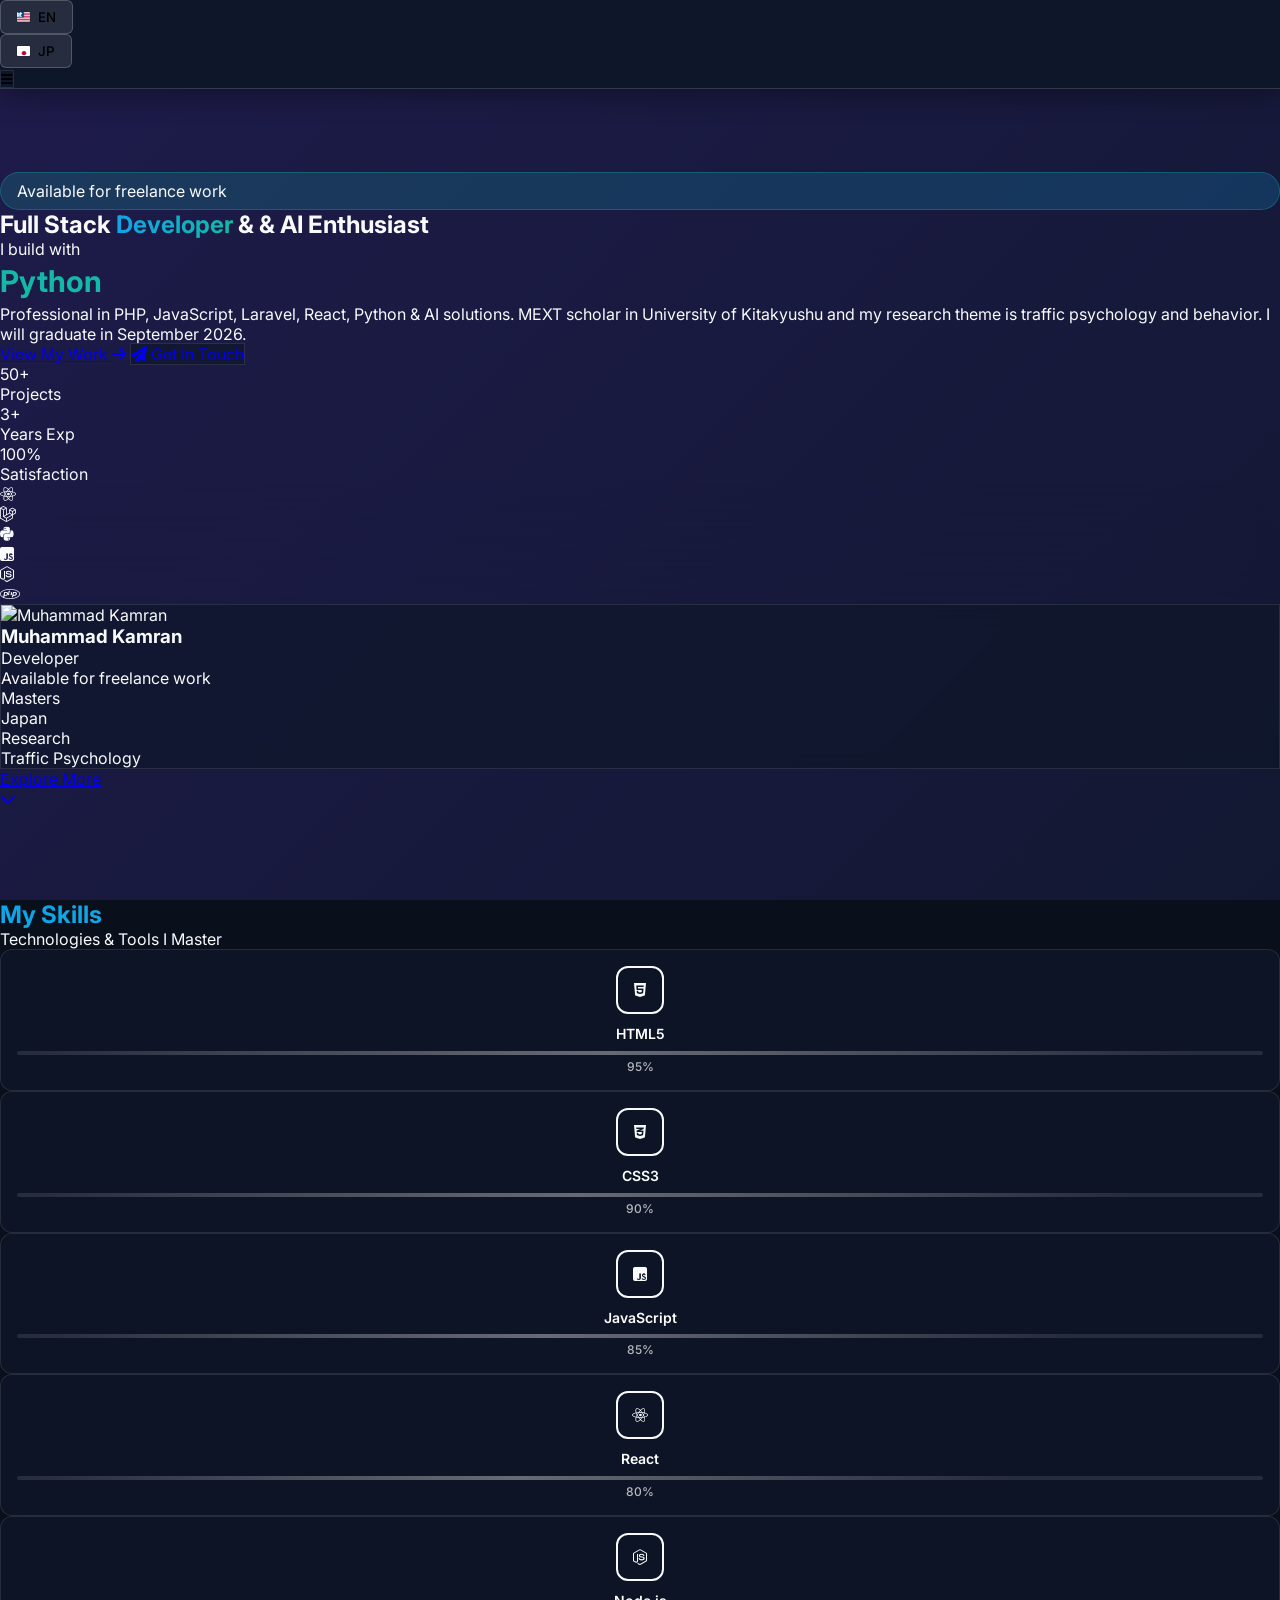
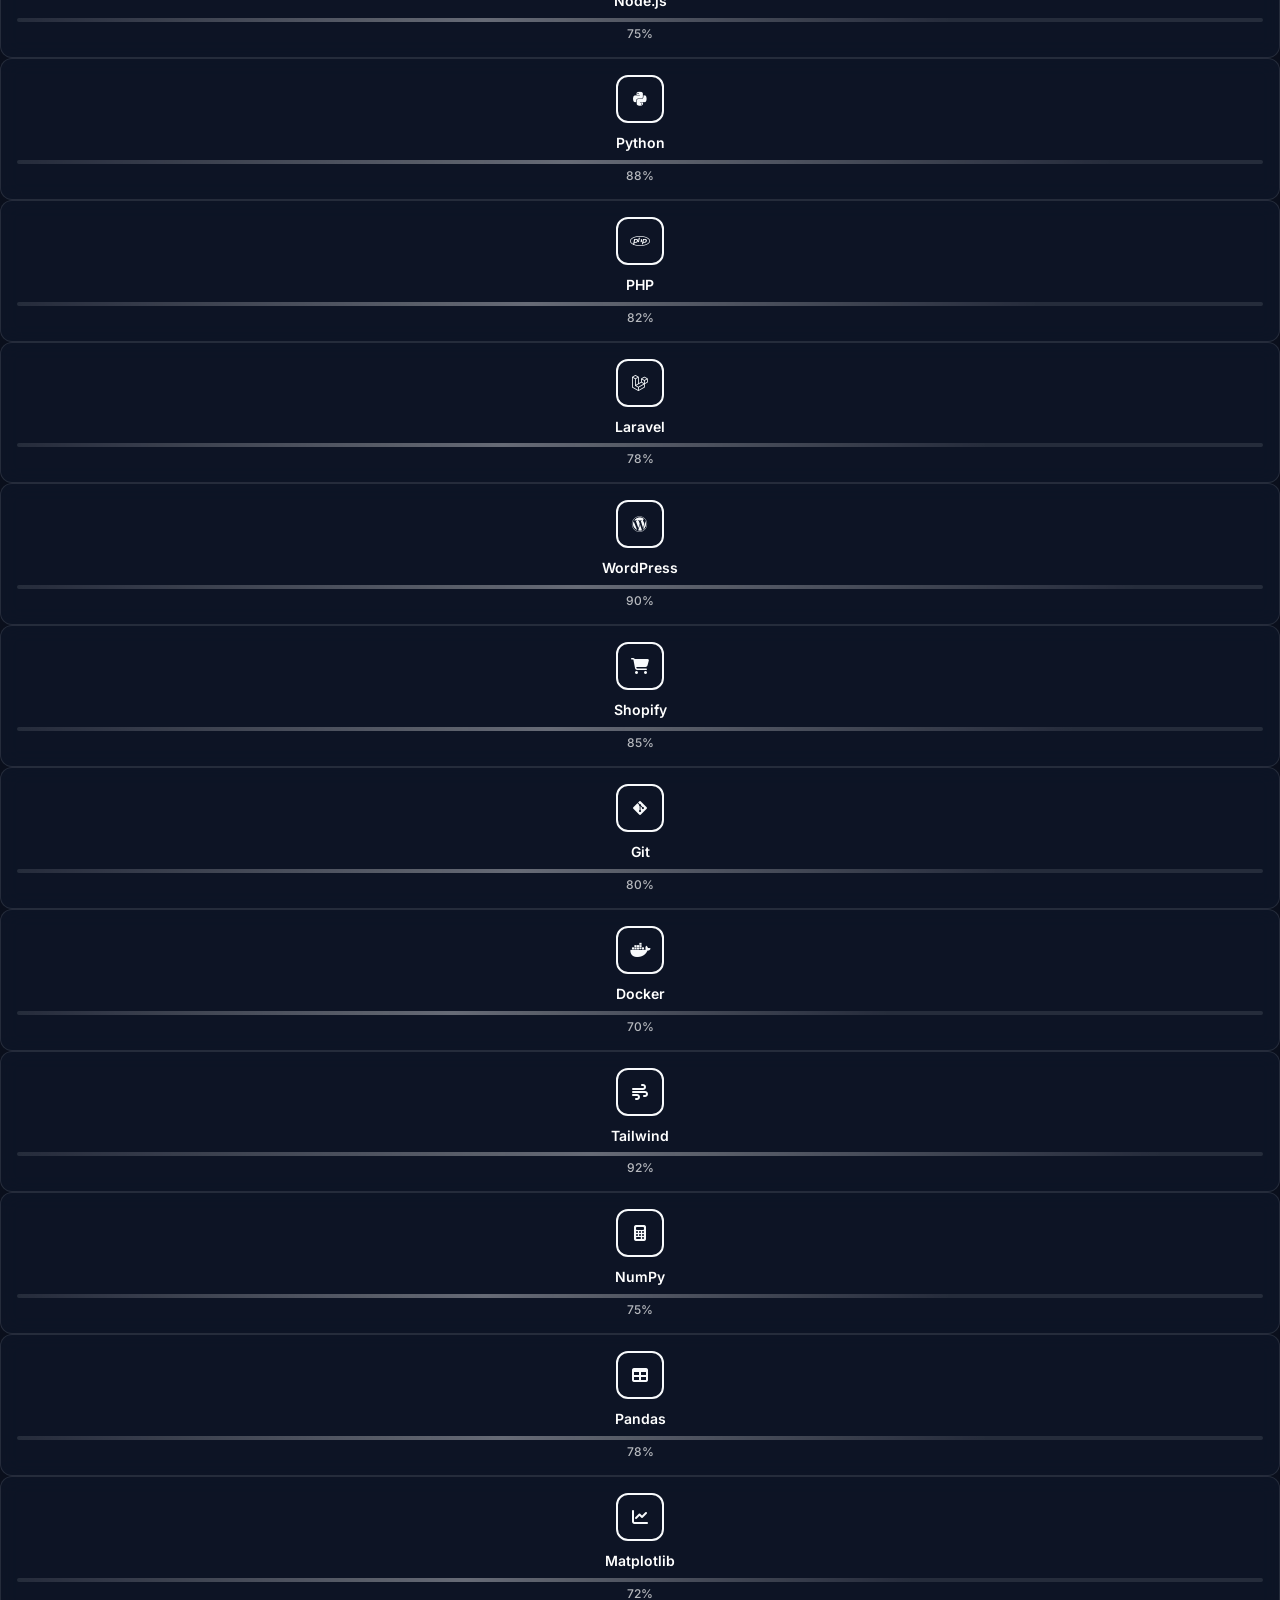
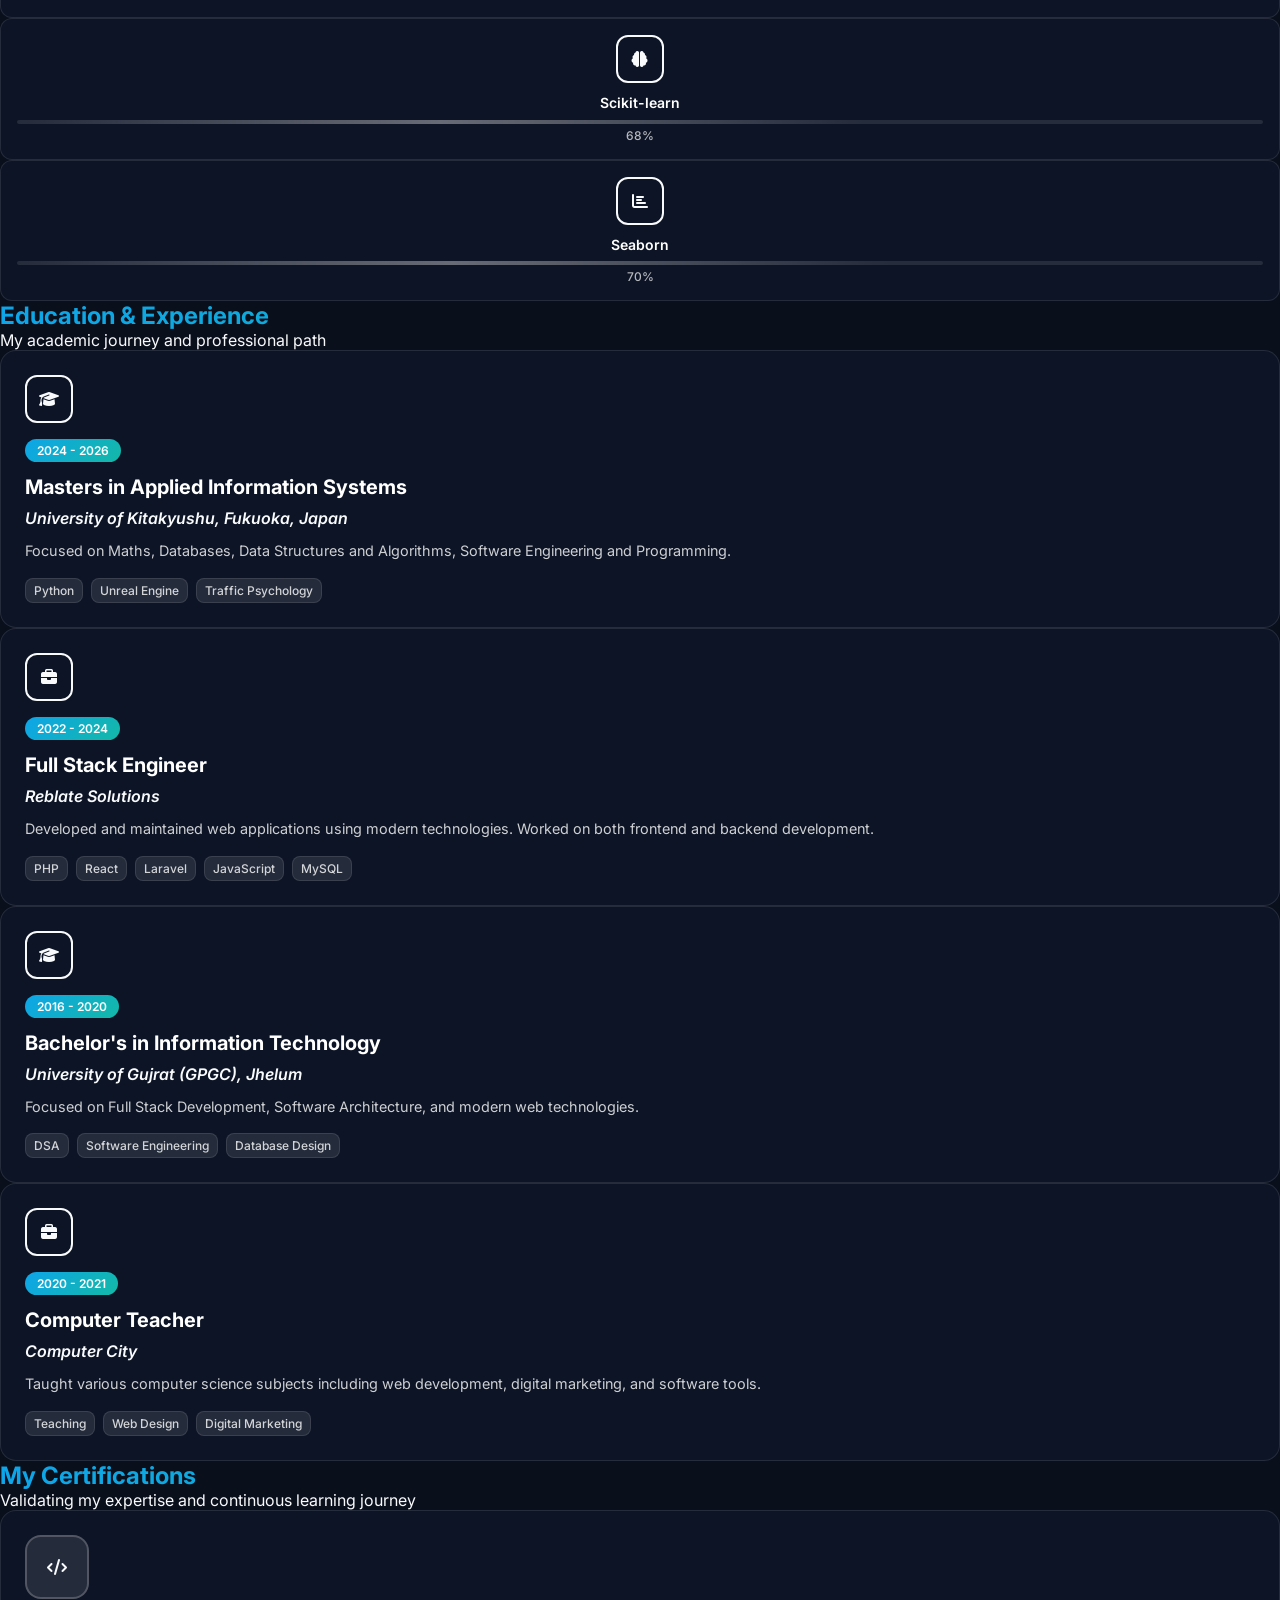
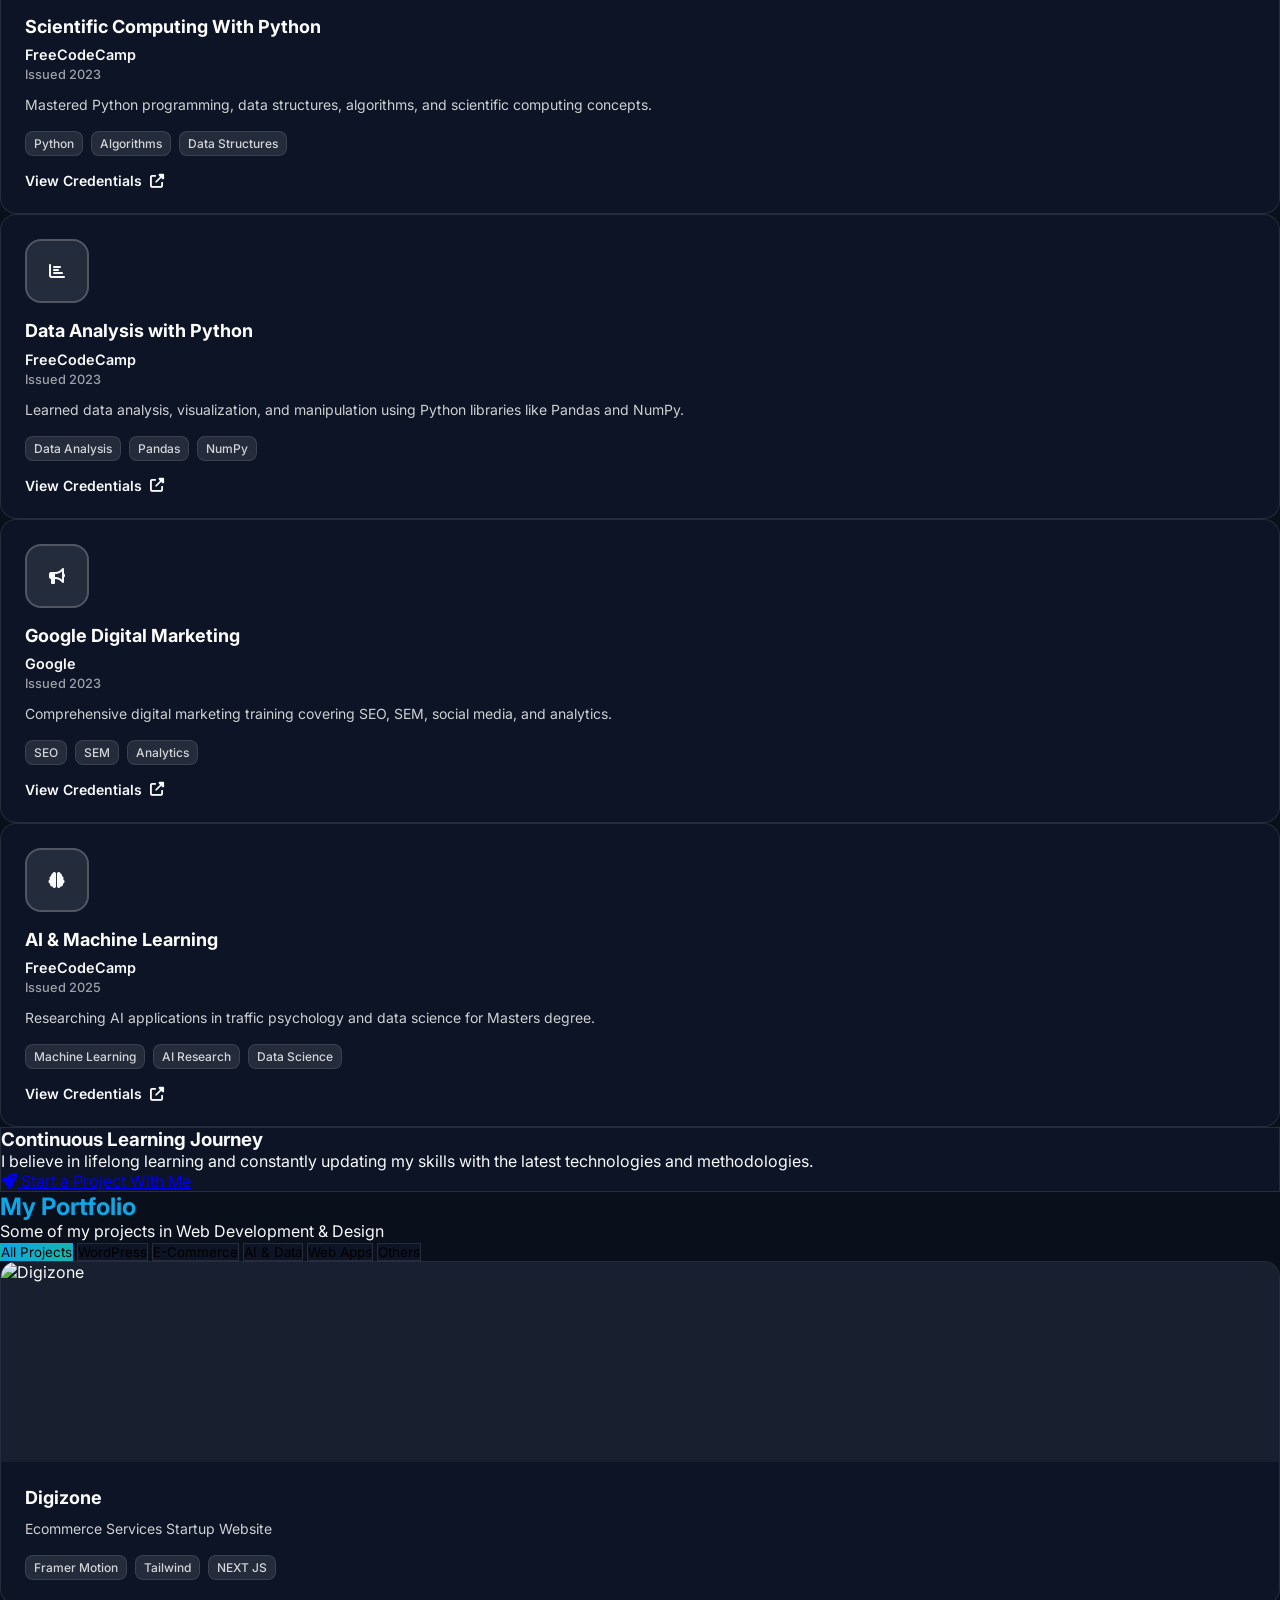
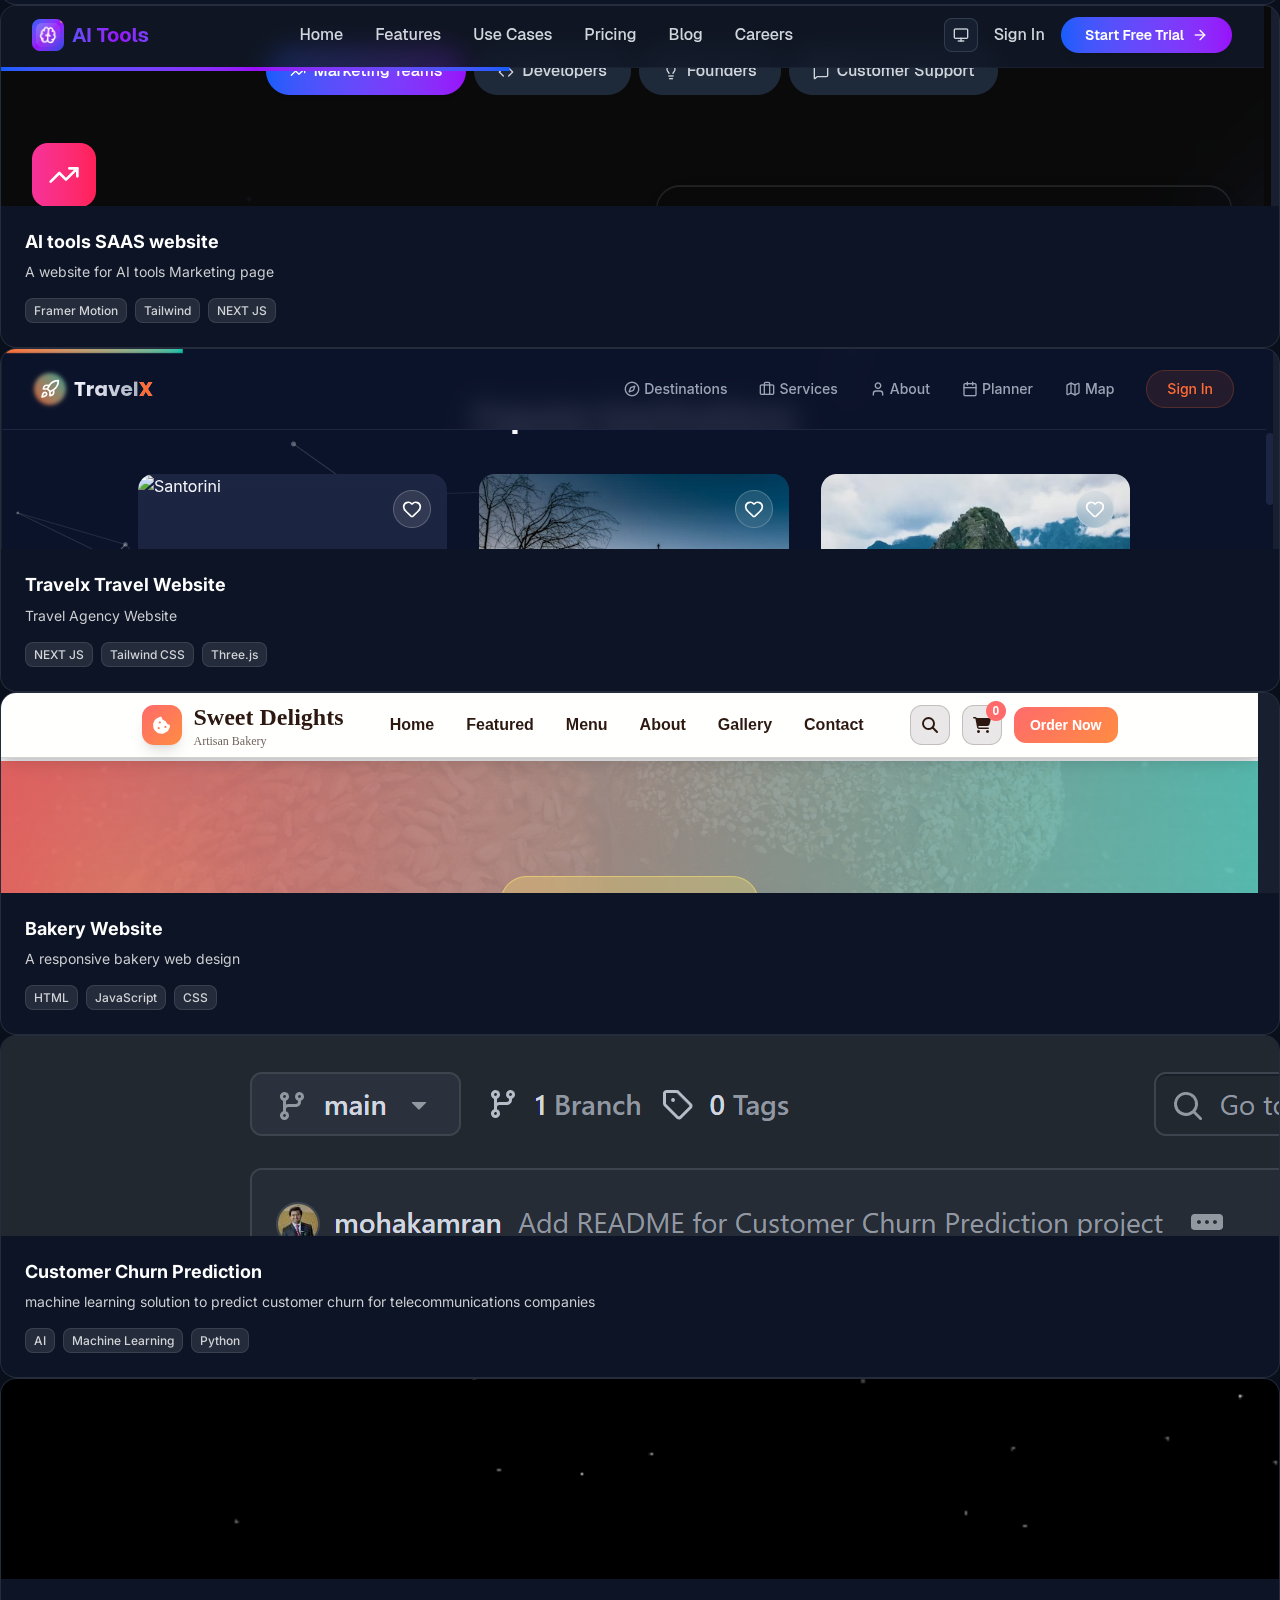
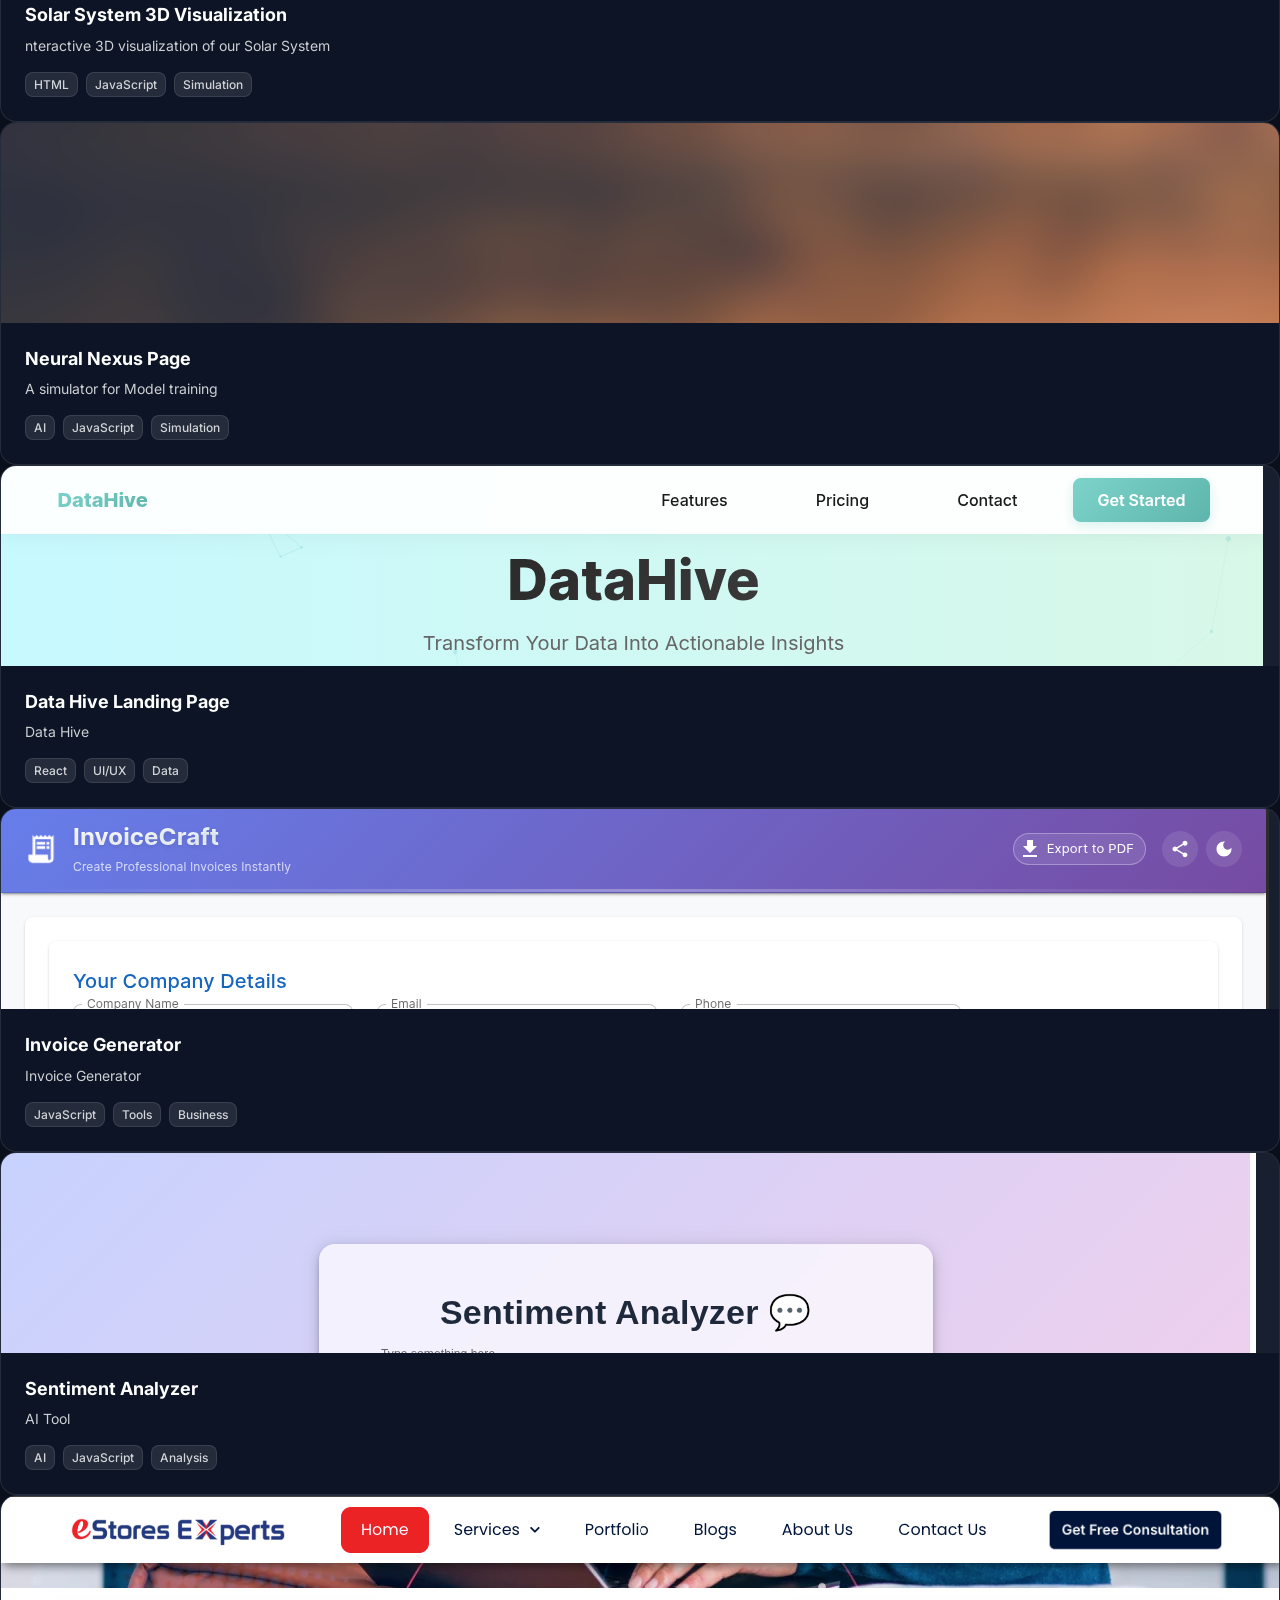
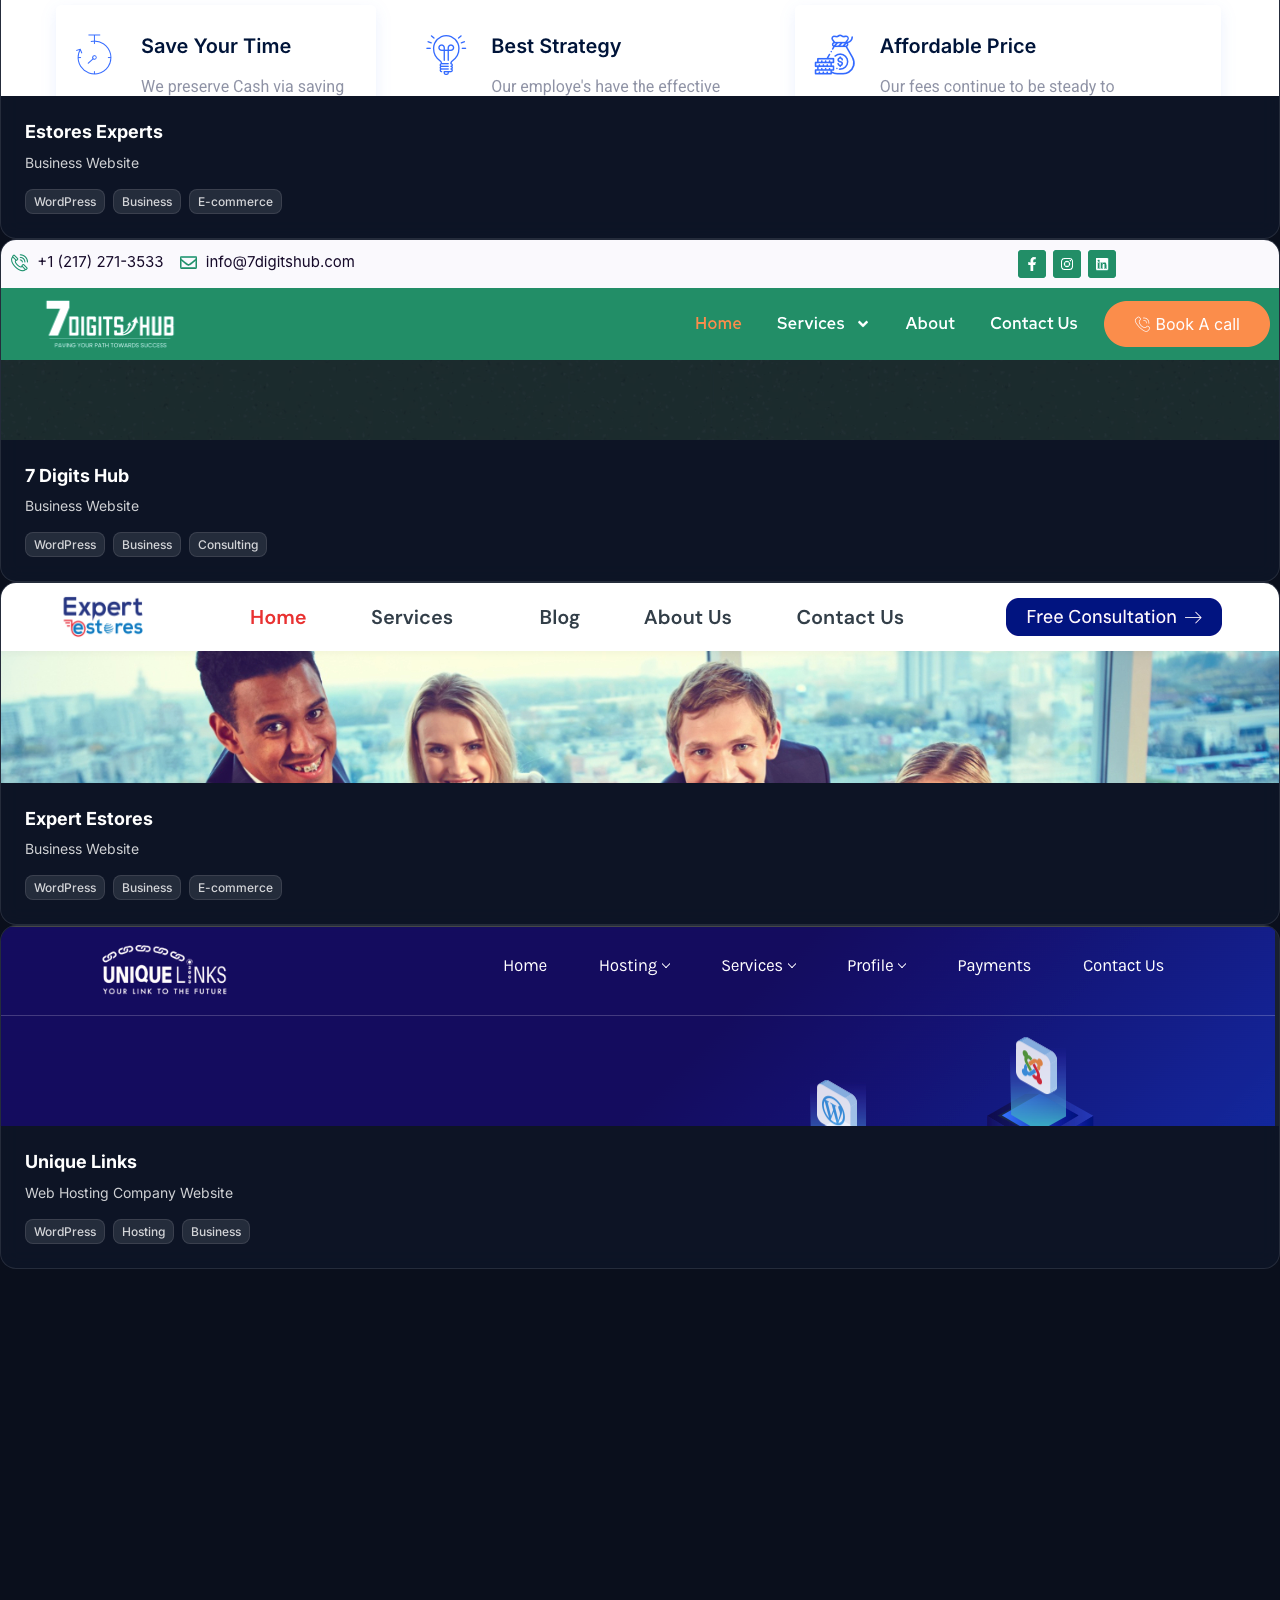
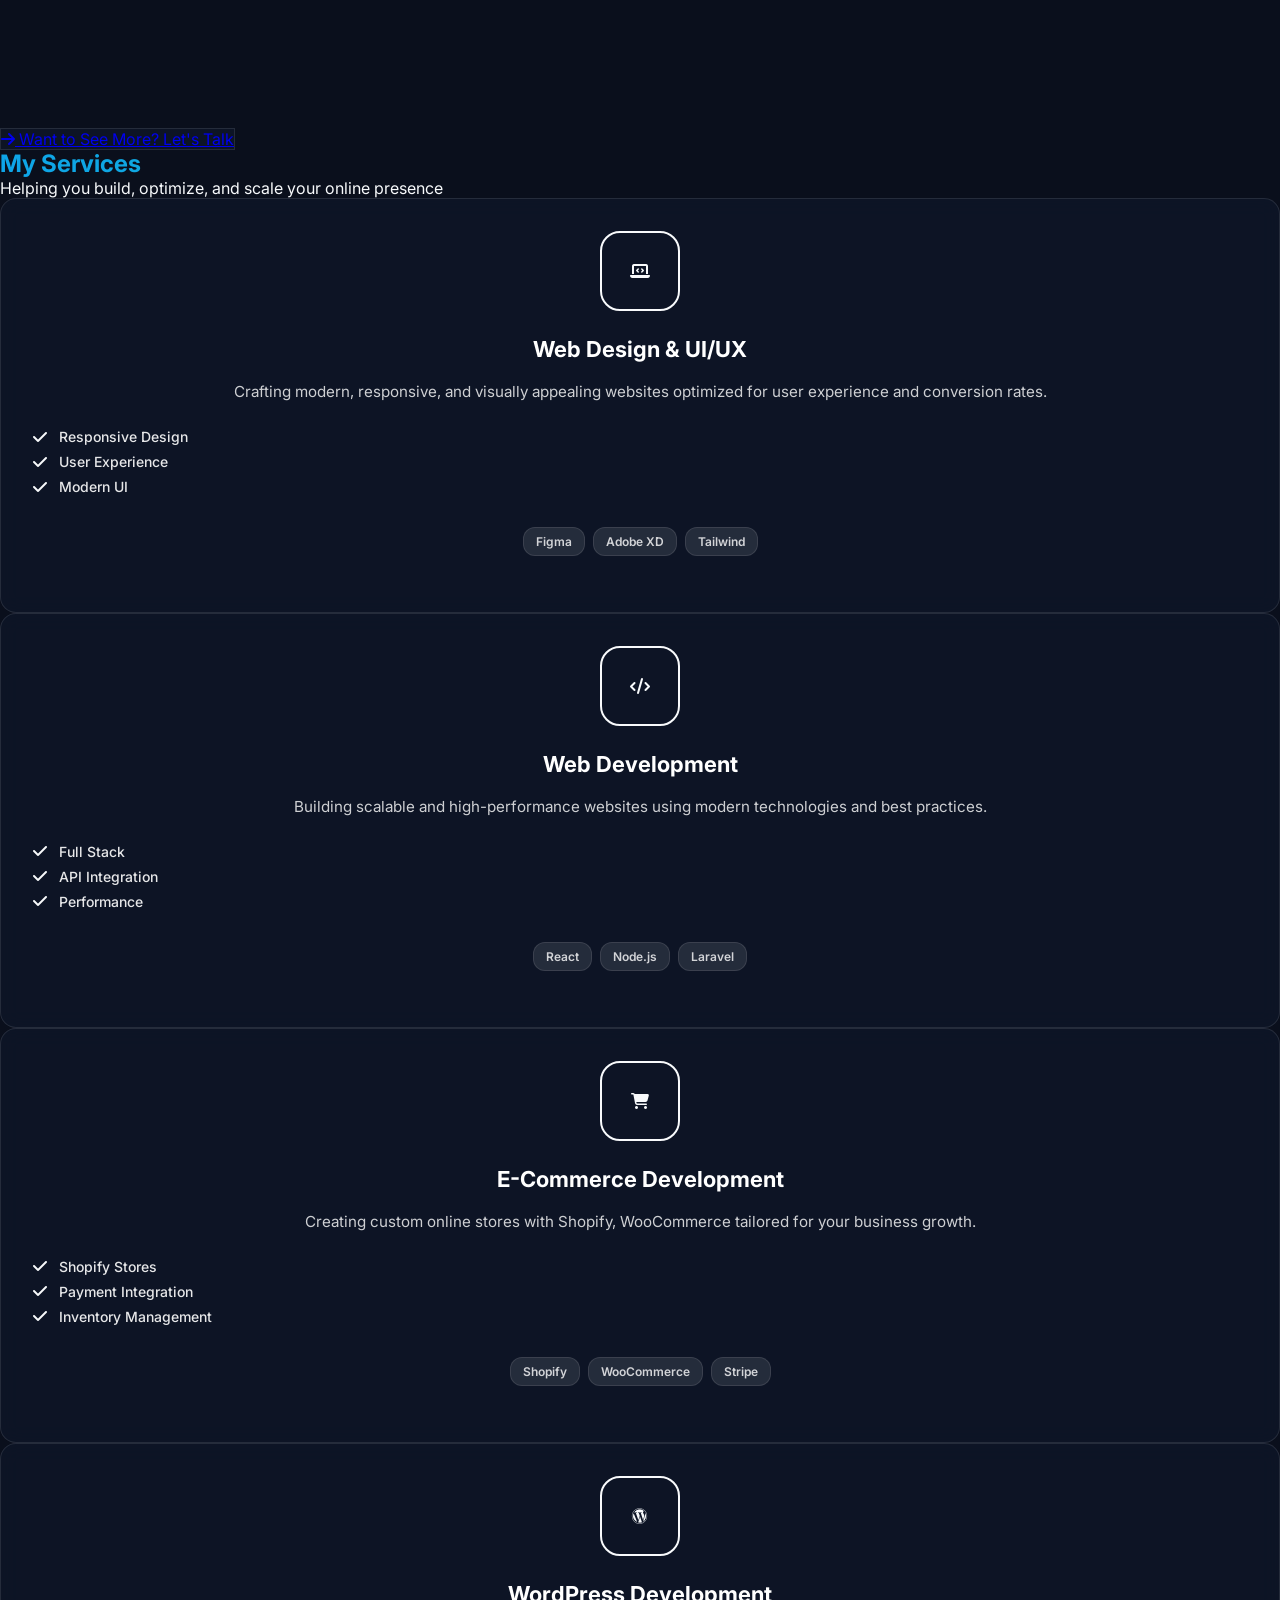
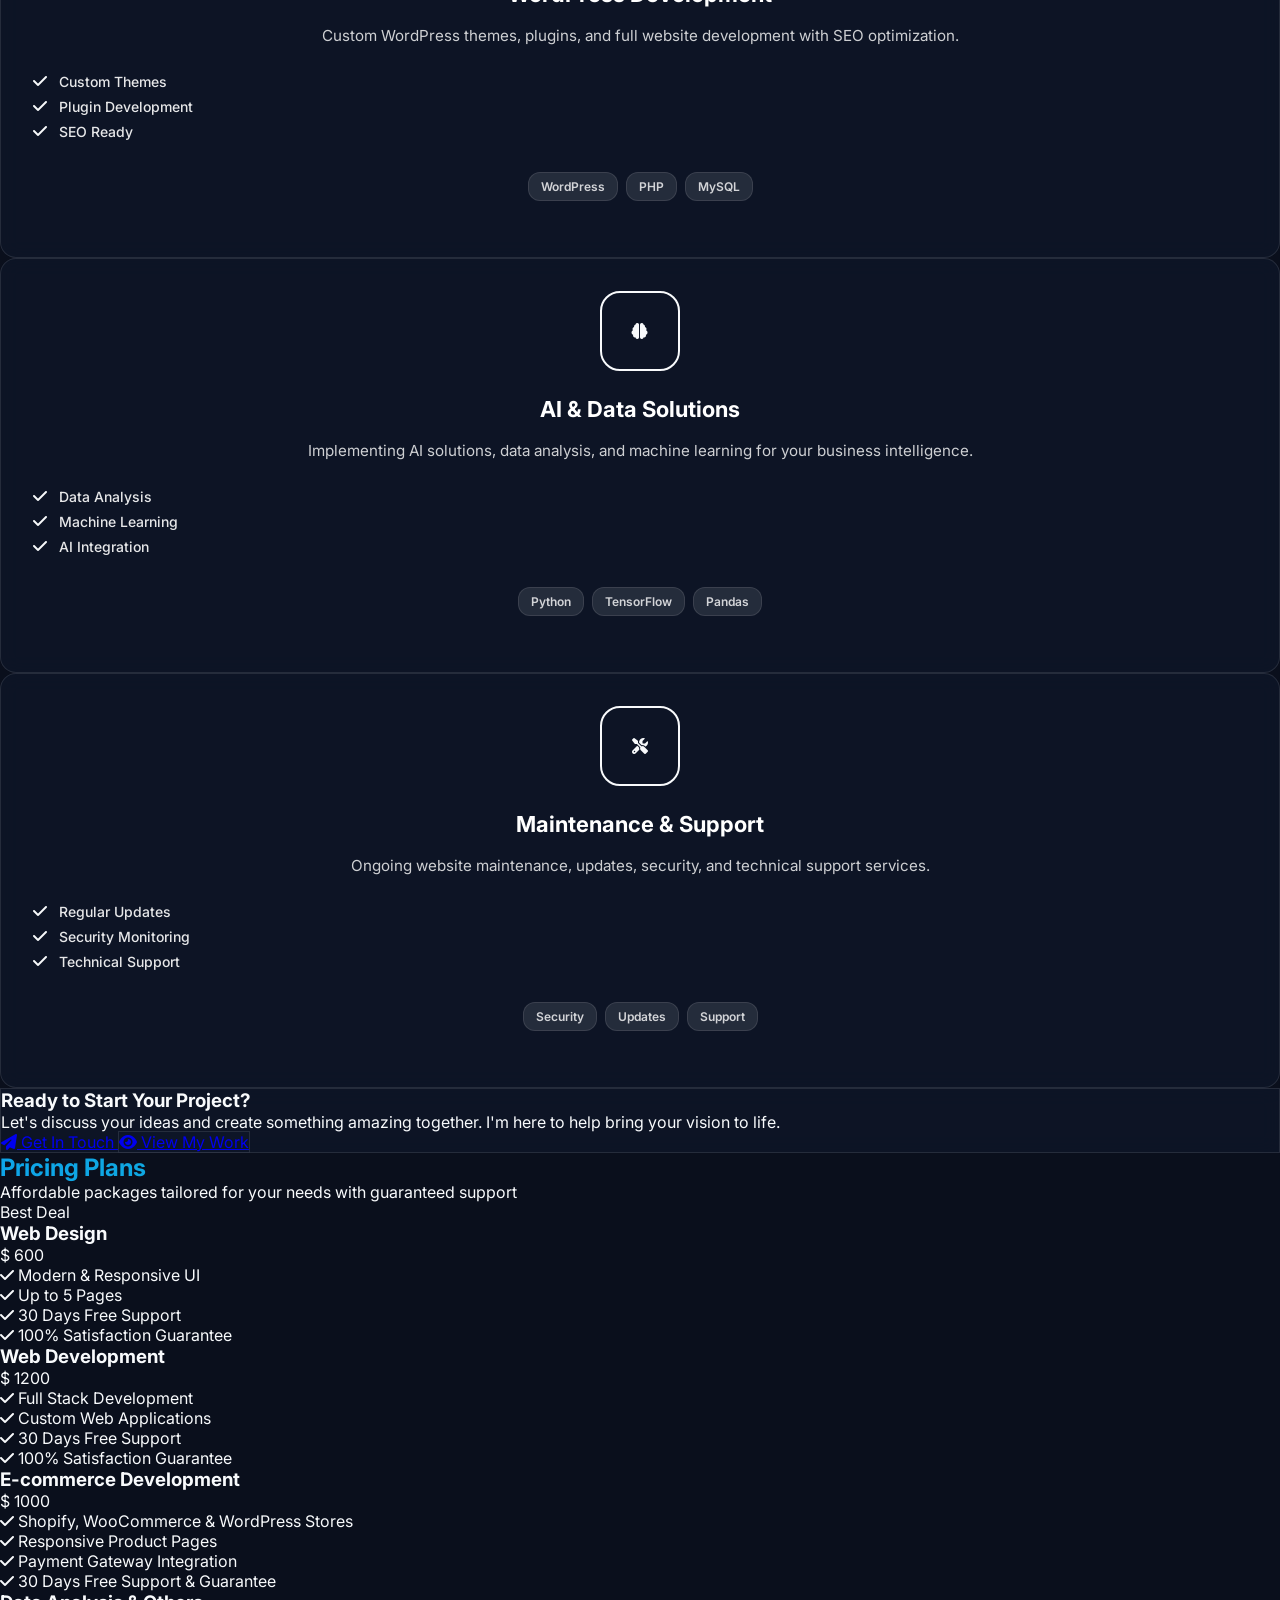
==== commit 843ce8a5: "updated a new project" ====
--- a/index.html
+++ b/index.html
@@ -1135,6 +1135,40 @@
                     <div class="portfolio-card">
                         <div class="portfolio-image-container">
                             <div class="portfolio-image">
+                                <img src="./portfolio/digizone.png" alt="Digizone"
+                                    class="w-full h-48 object-cover">
+                            </div>
+
+                            <div class="portfolio-overlay">
+                                <div class="portfolio-actions">
+                                    <a href="https://digizoneee.vercel.app/" class="portfolio-btn"
+                                        title="Visit Website">
+                                        <i class="fas fa-external-link-alt"></i>
+                                    </a>
+                                    <A href="https://github.com/mohakamran/digizoneee"
+                                        class="portfolio-btn view-details" data-project="neural-nexus"
+                                        title="View Details">
+                                        <i class="fas fa-eye"></i>
+                                    </a>
+                                </div>
+                            </div>
+                        </div>
+                        <div class="portfolio-content">
+                            <h3 class="portfolio-title" data-i18n="project-digizone">Digizone</h3>
+                            <p class="portfolio-description" data-i18n="project-digizone-desc">Ecommerce Services Startup Website
+                            <div class="portfolio-tags">
+                                <span class="portfolio-tag">Framer Motion</span>
+                                <span class="portfolio-tag">Tailwind</span>
+                                <span class="portfolio-tag">NEXT JS</span>
+                            </div>
+                        </div>
+                    </div>
+                </div>
+
+                <div class="portfolio-item group" data-category="other">
+                    <div class="portfolio-card">
+                        <div class="portfolio-image-container">
+                            <div class="portfolio-image">
                                 <img src="./portfolio/ai-tools.png" alt="Neural Nexus"
                                     class="w-full h-48 object-cover">
                             </div>
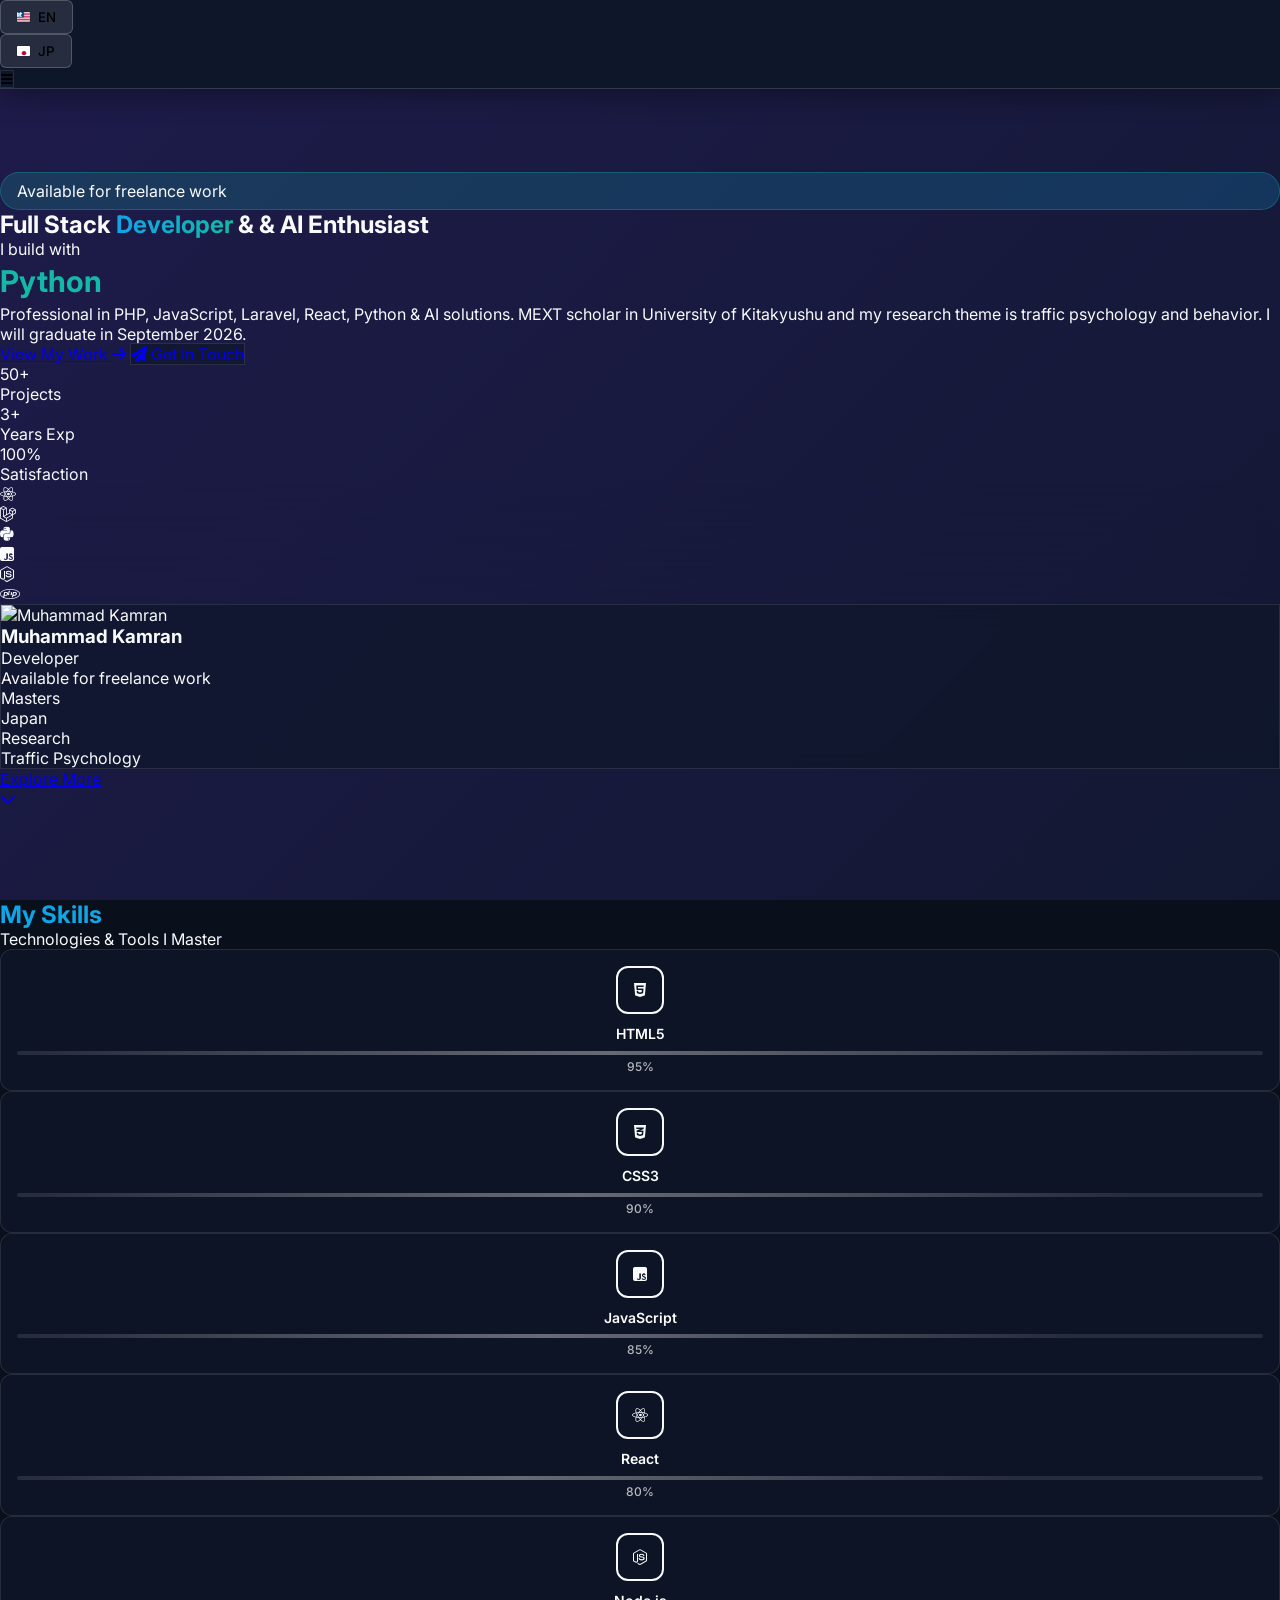
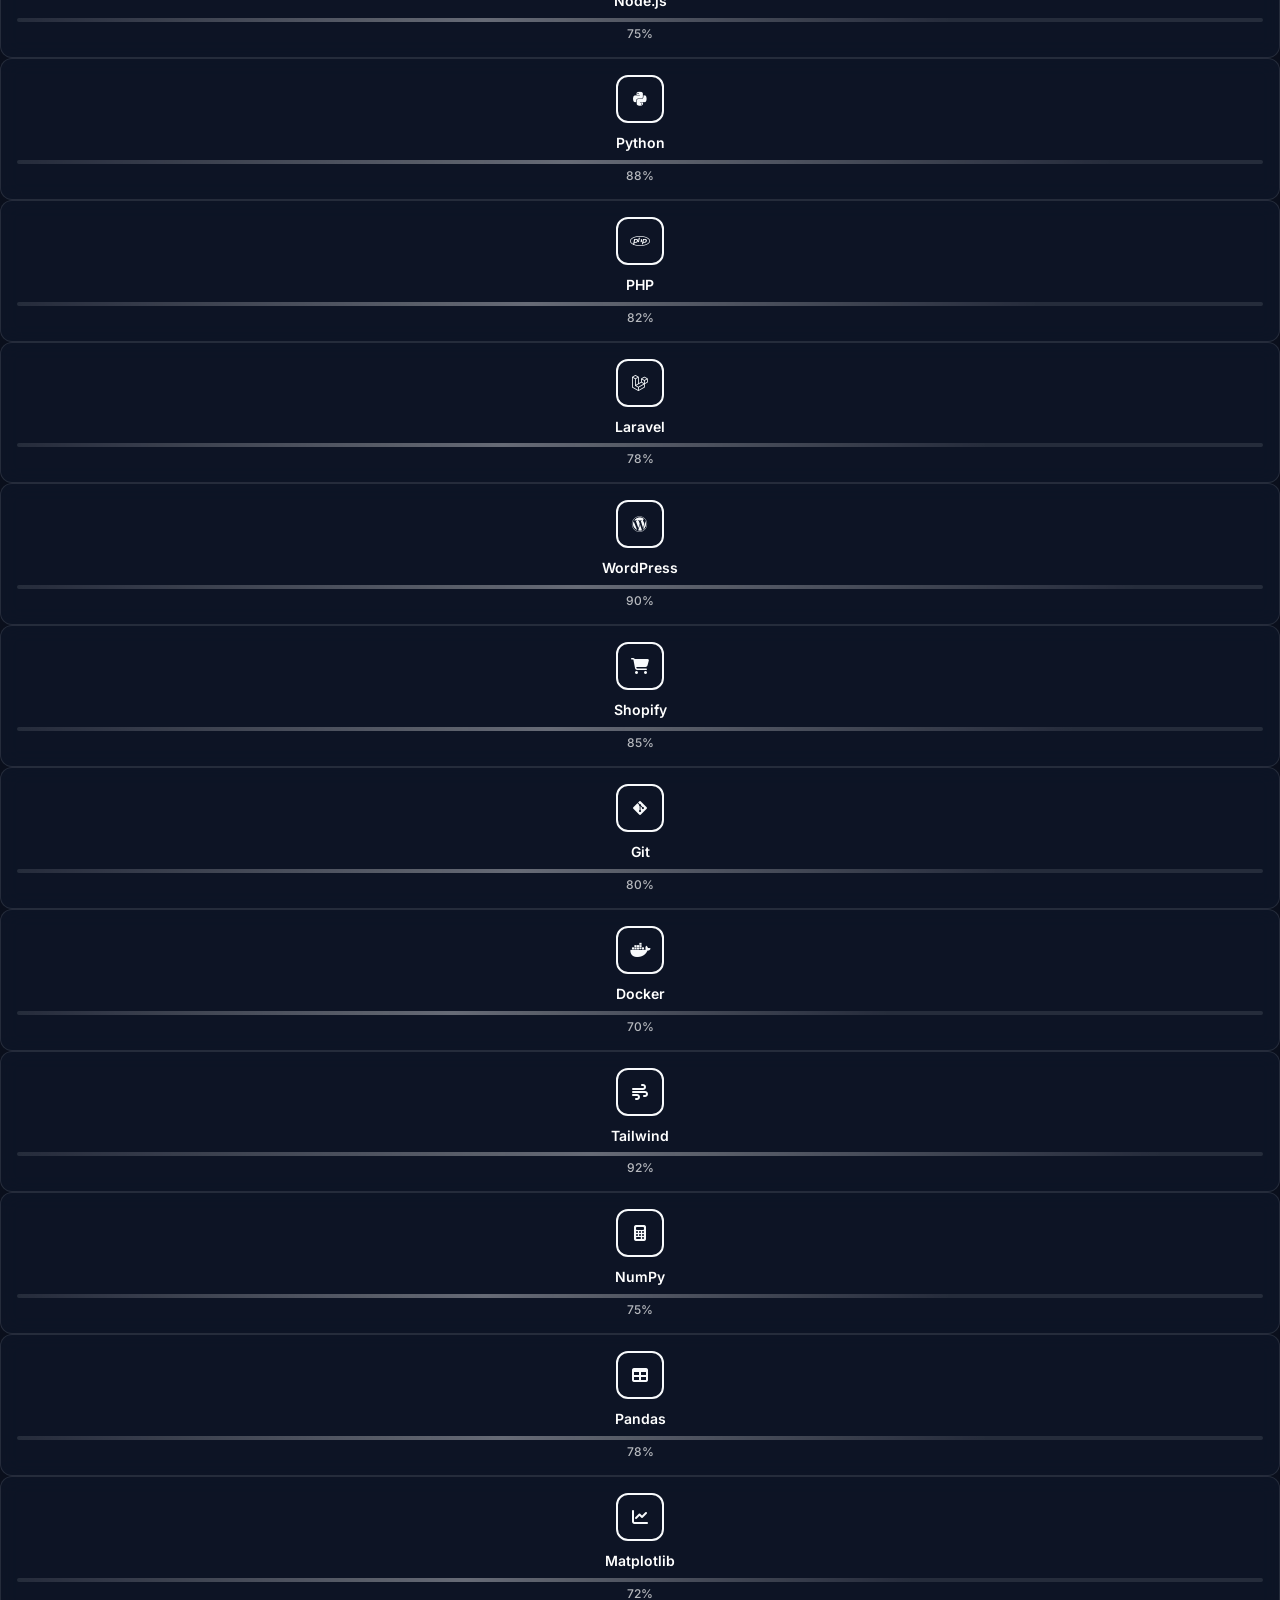
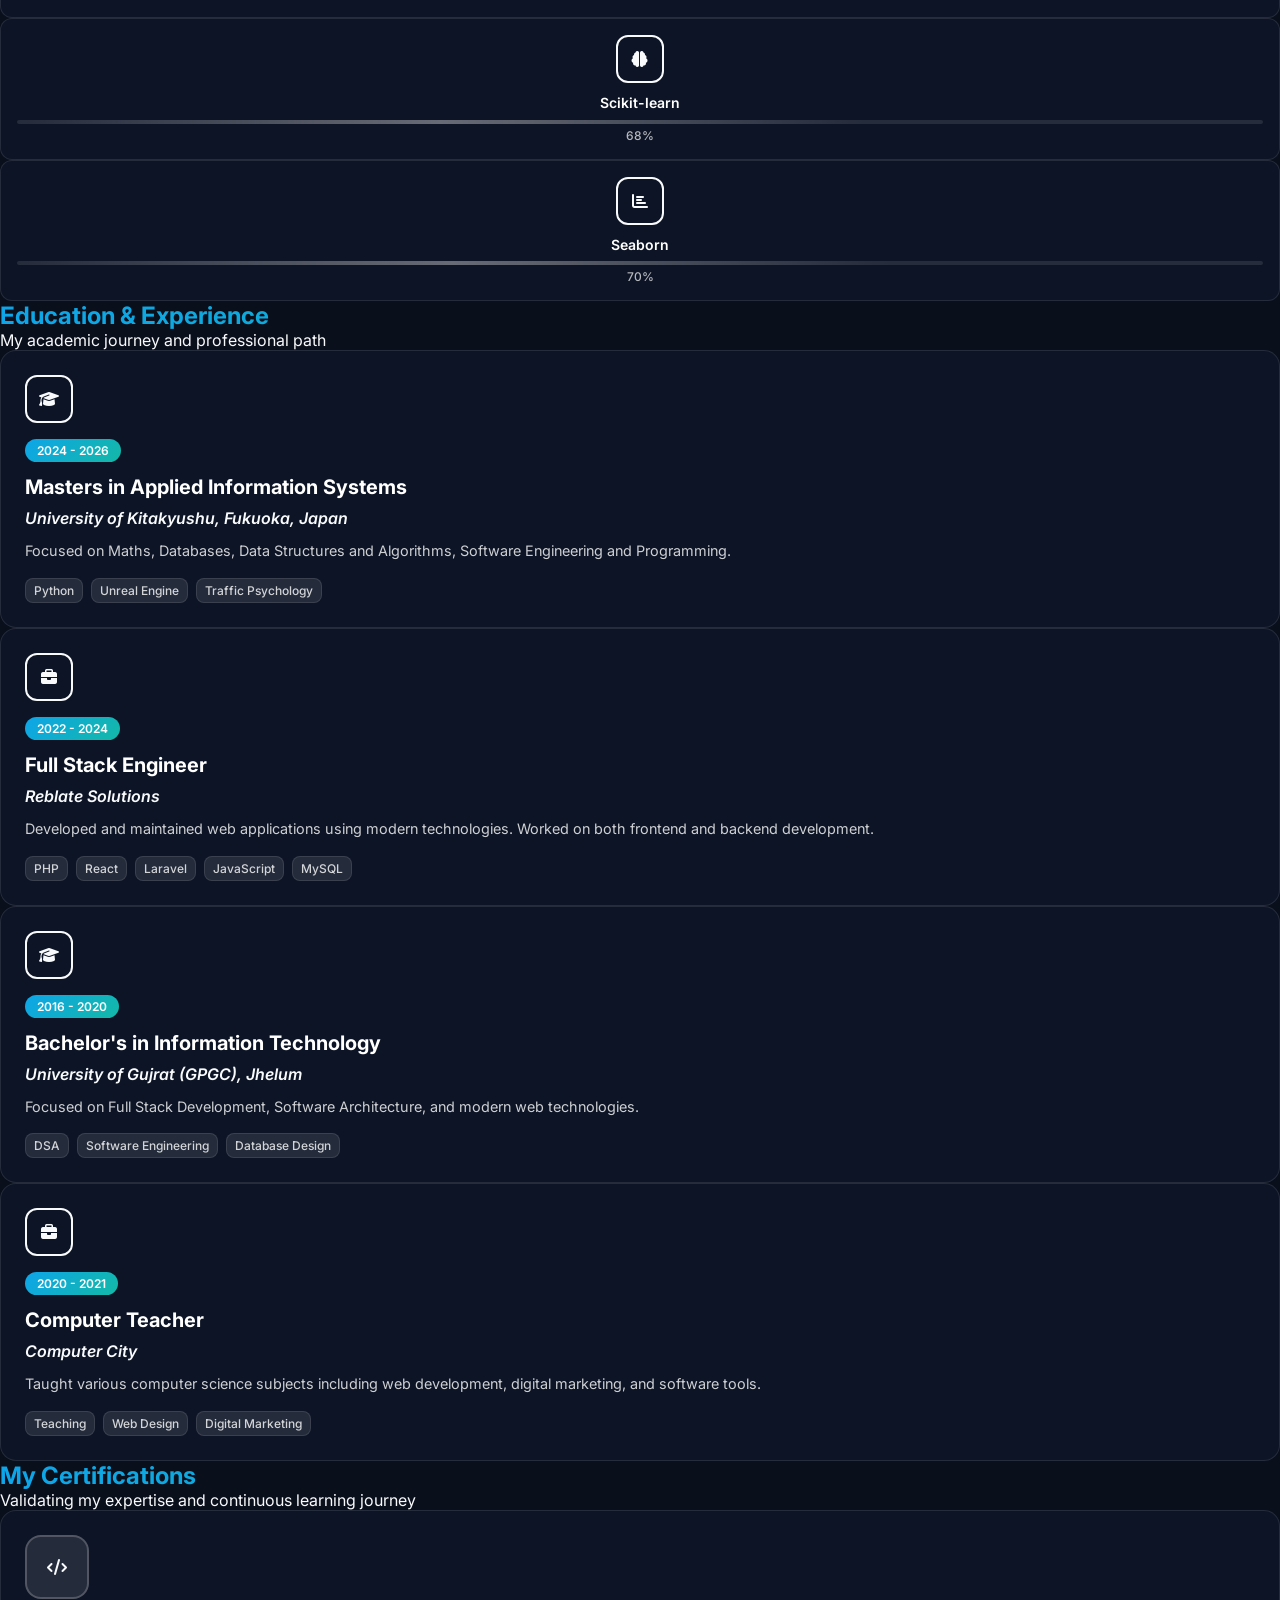
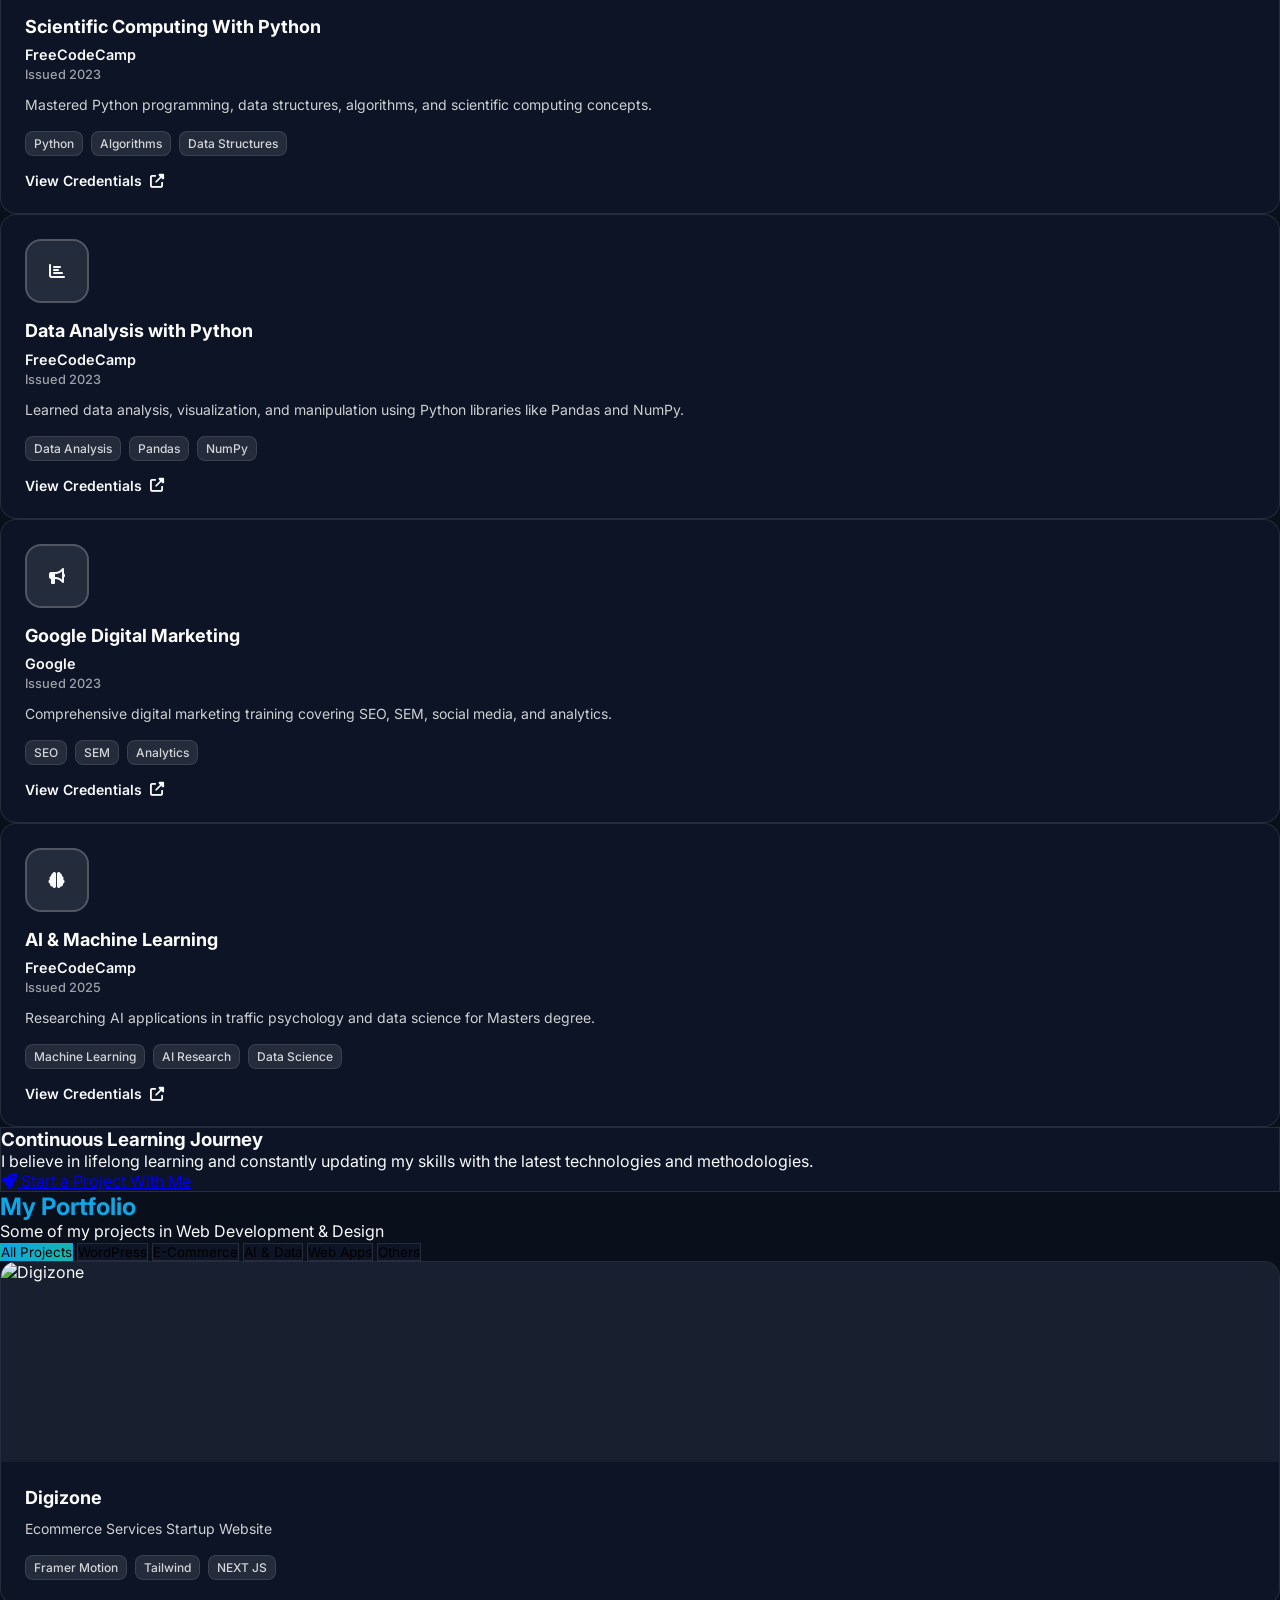
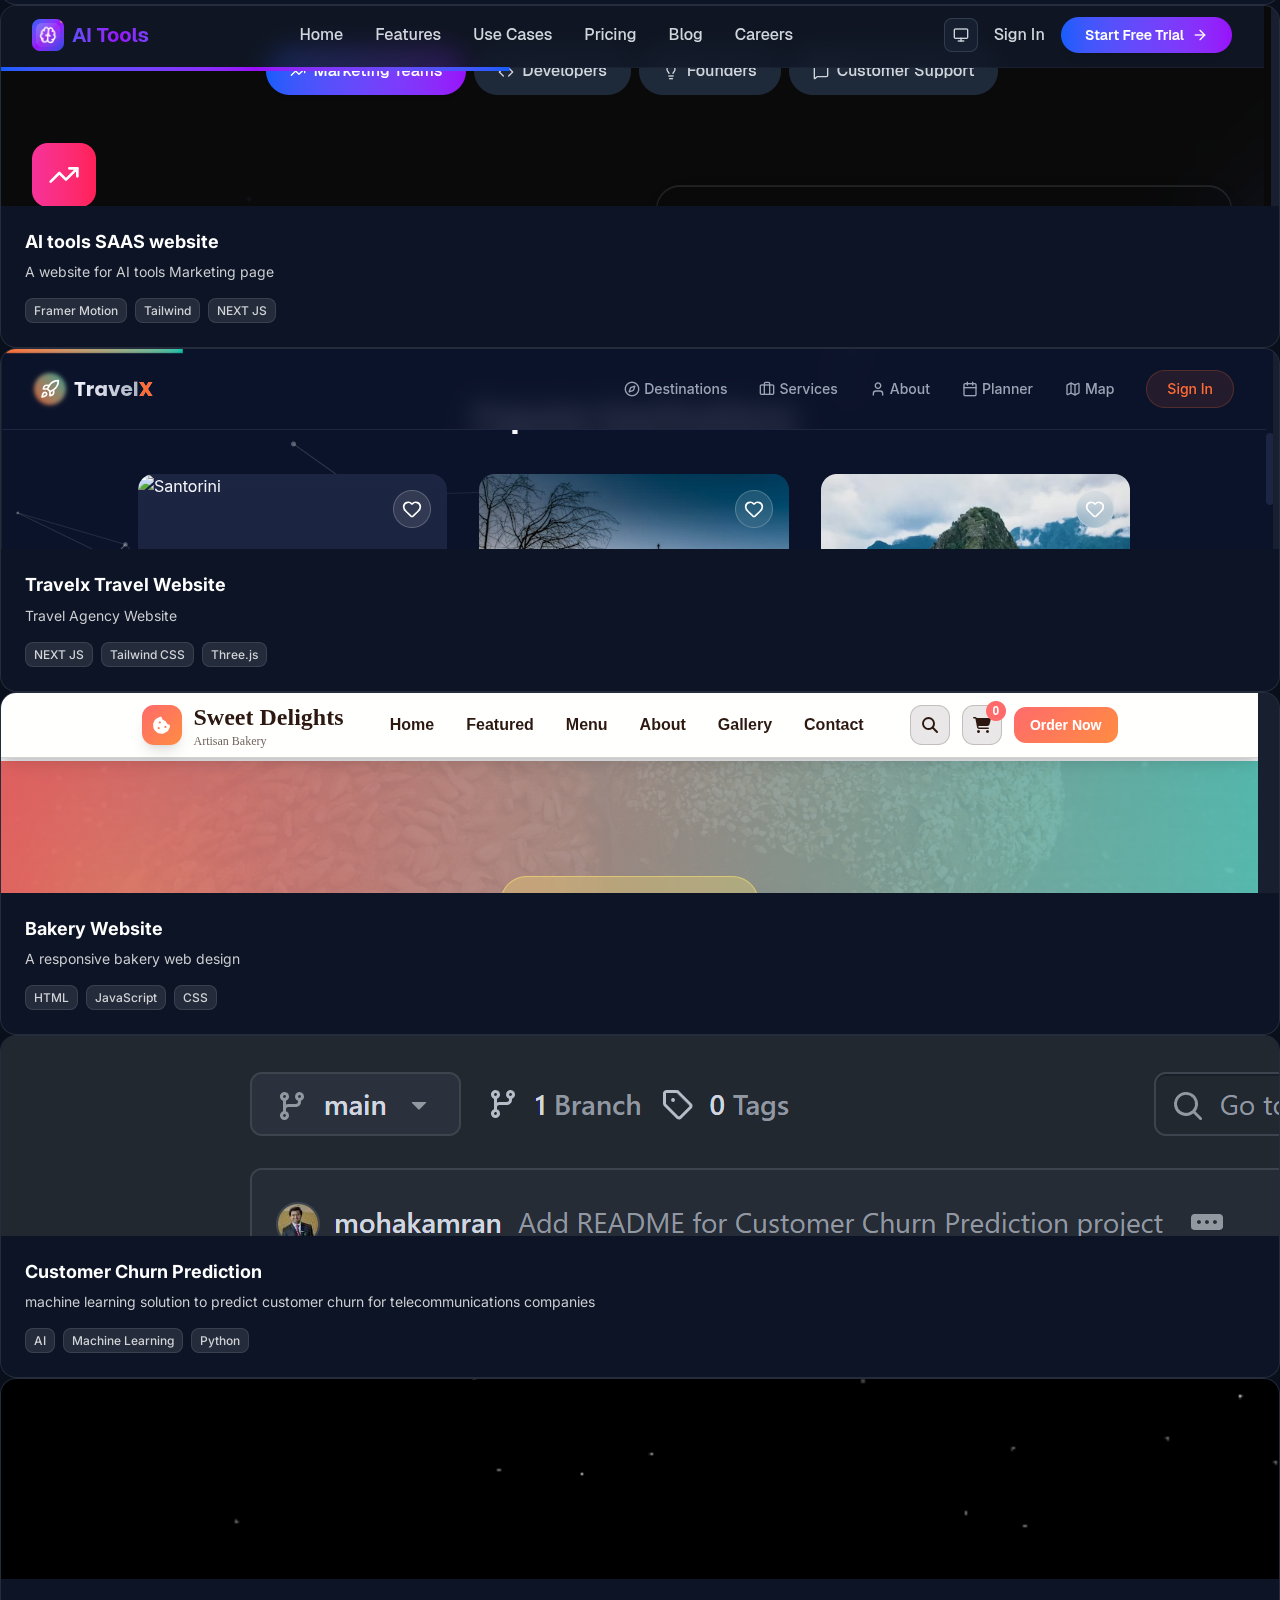
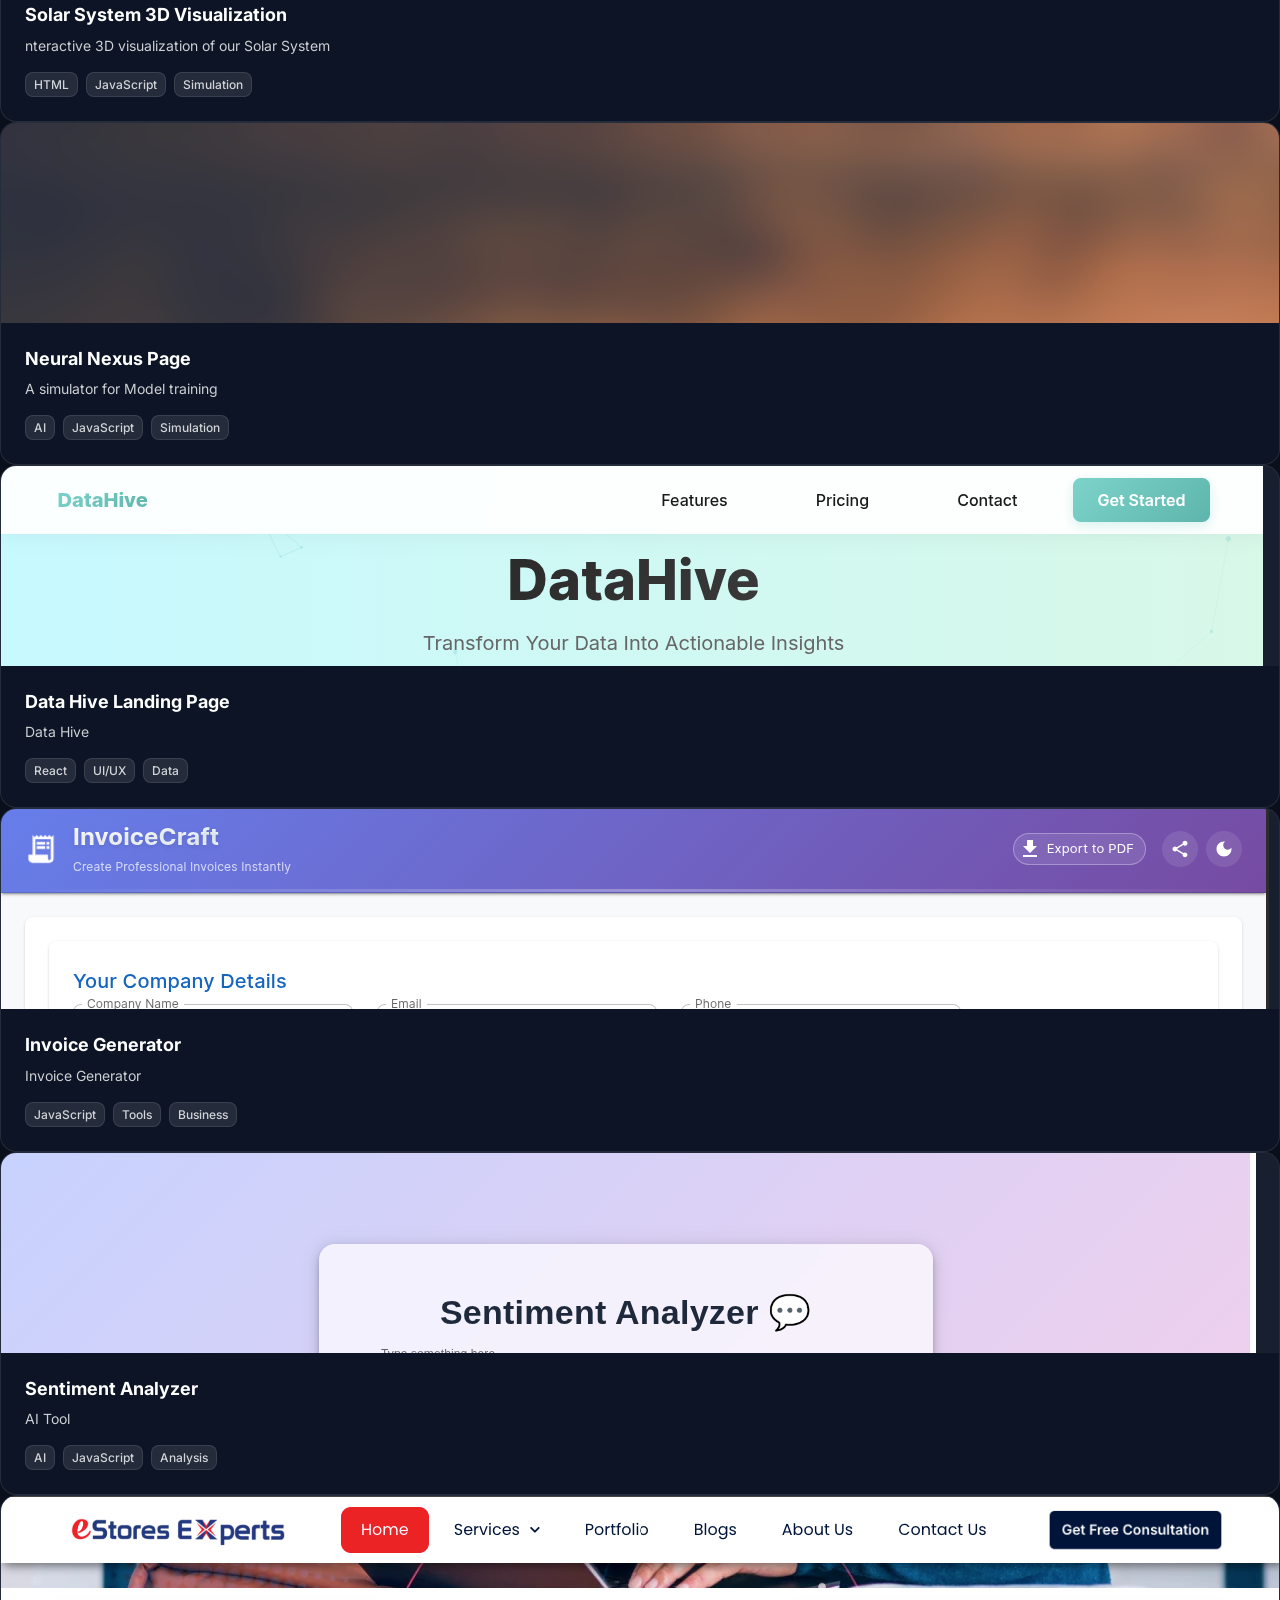
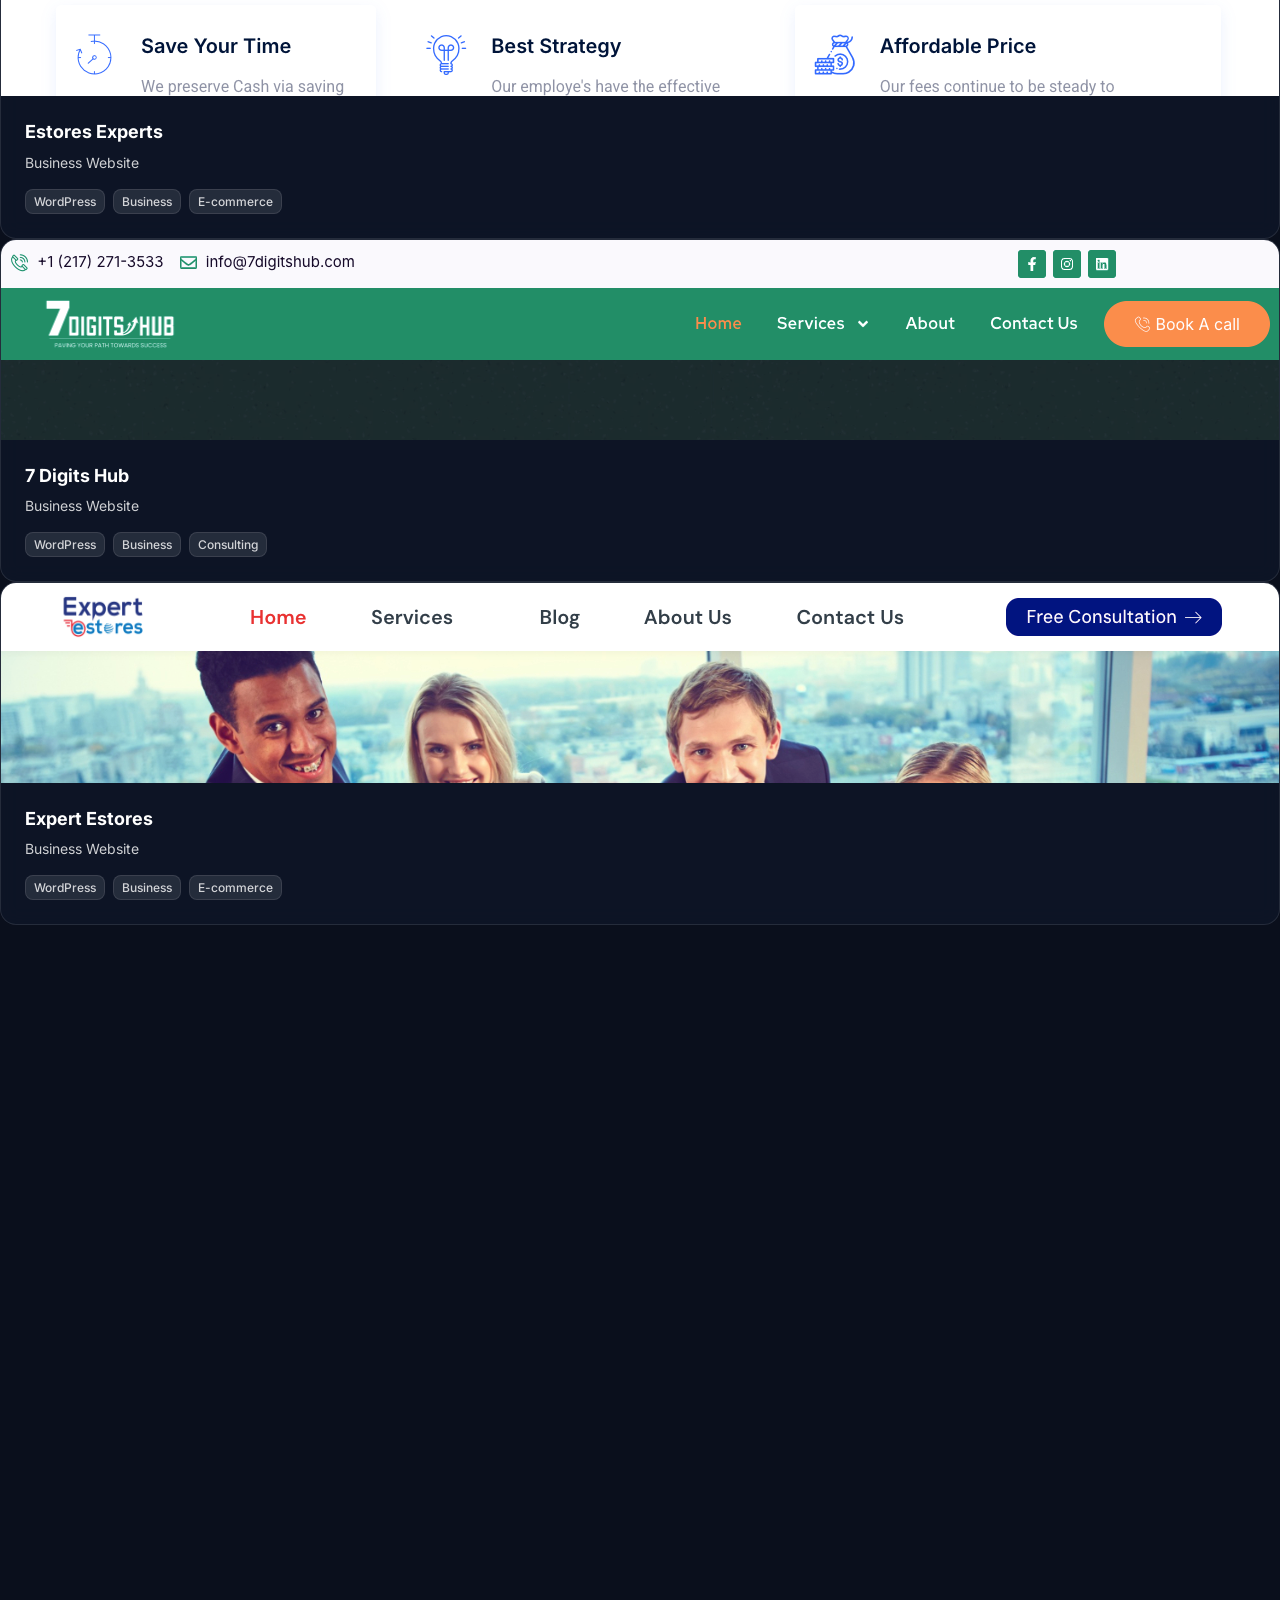
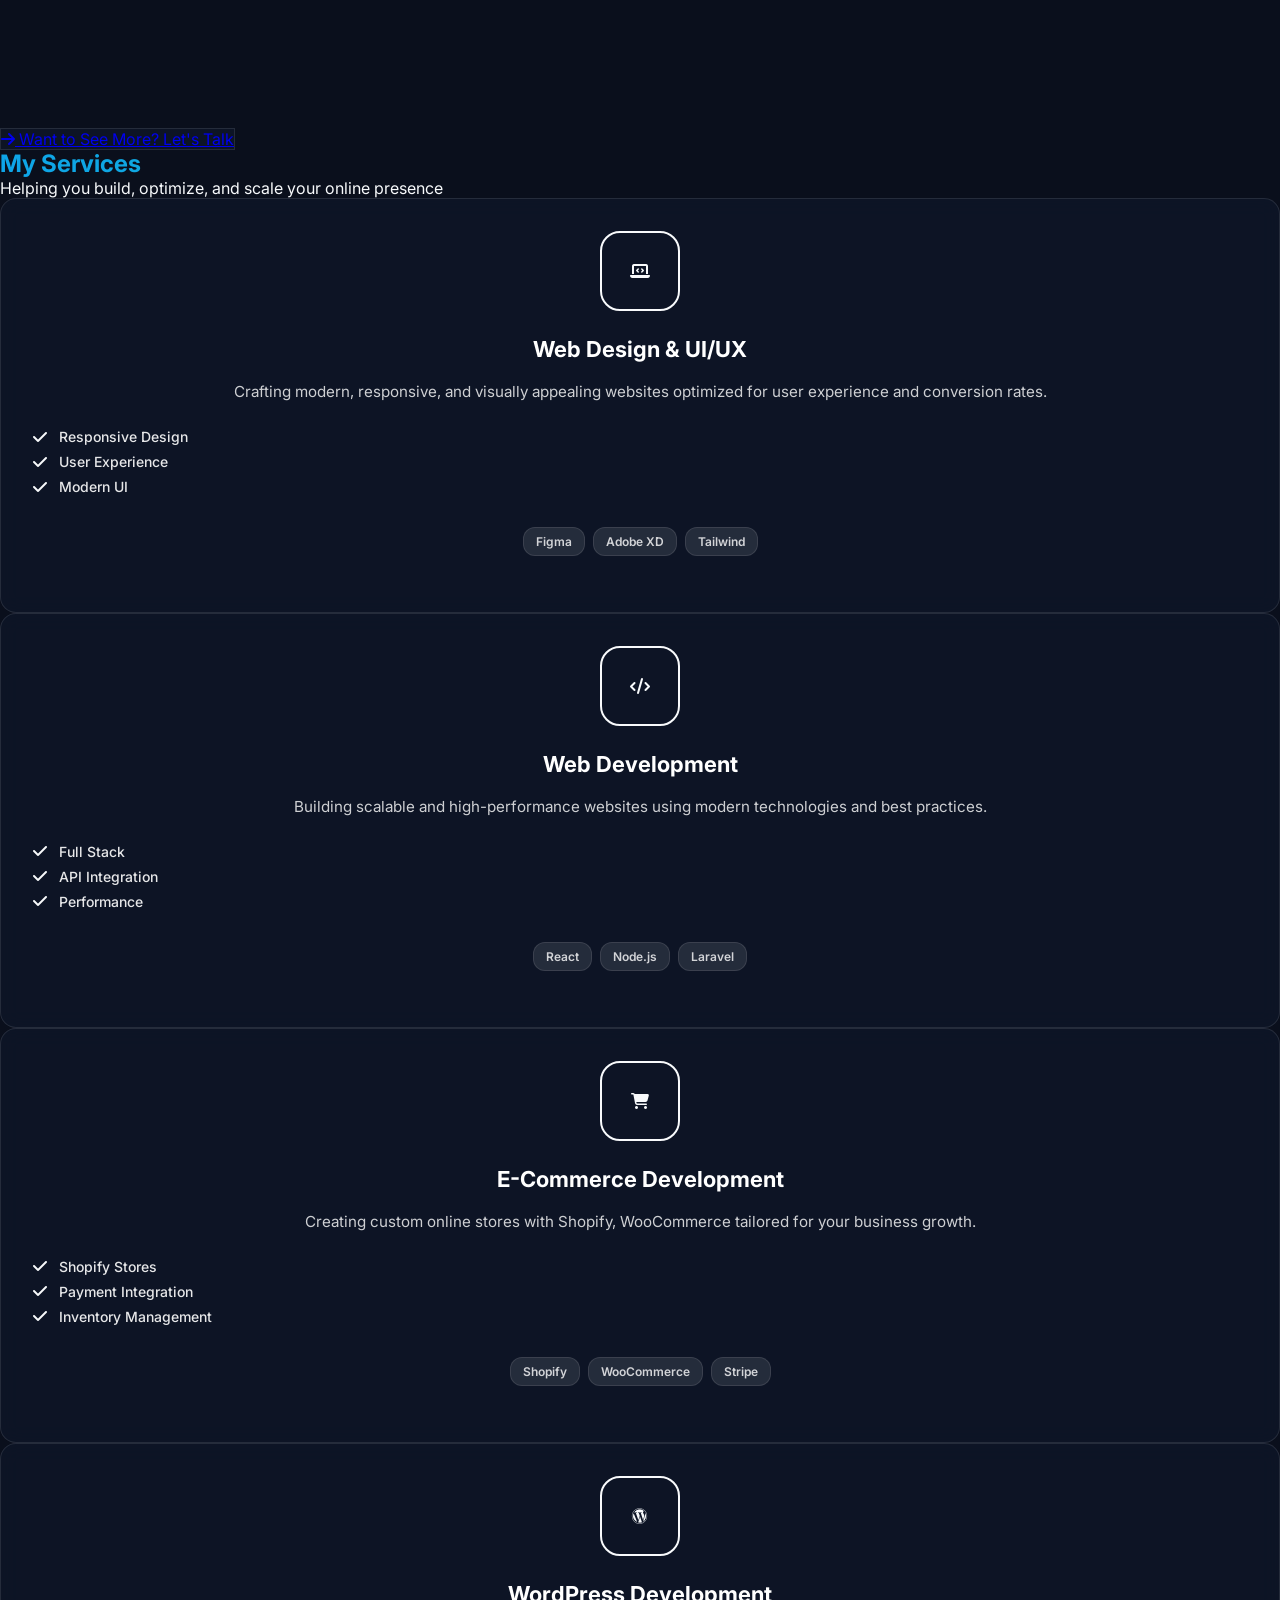
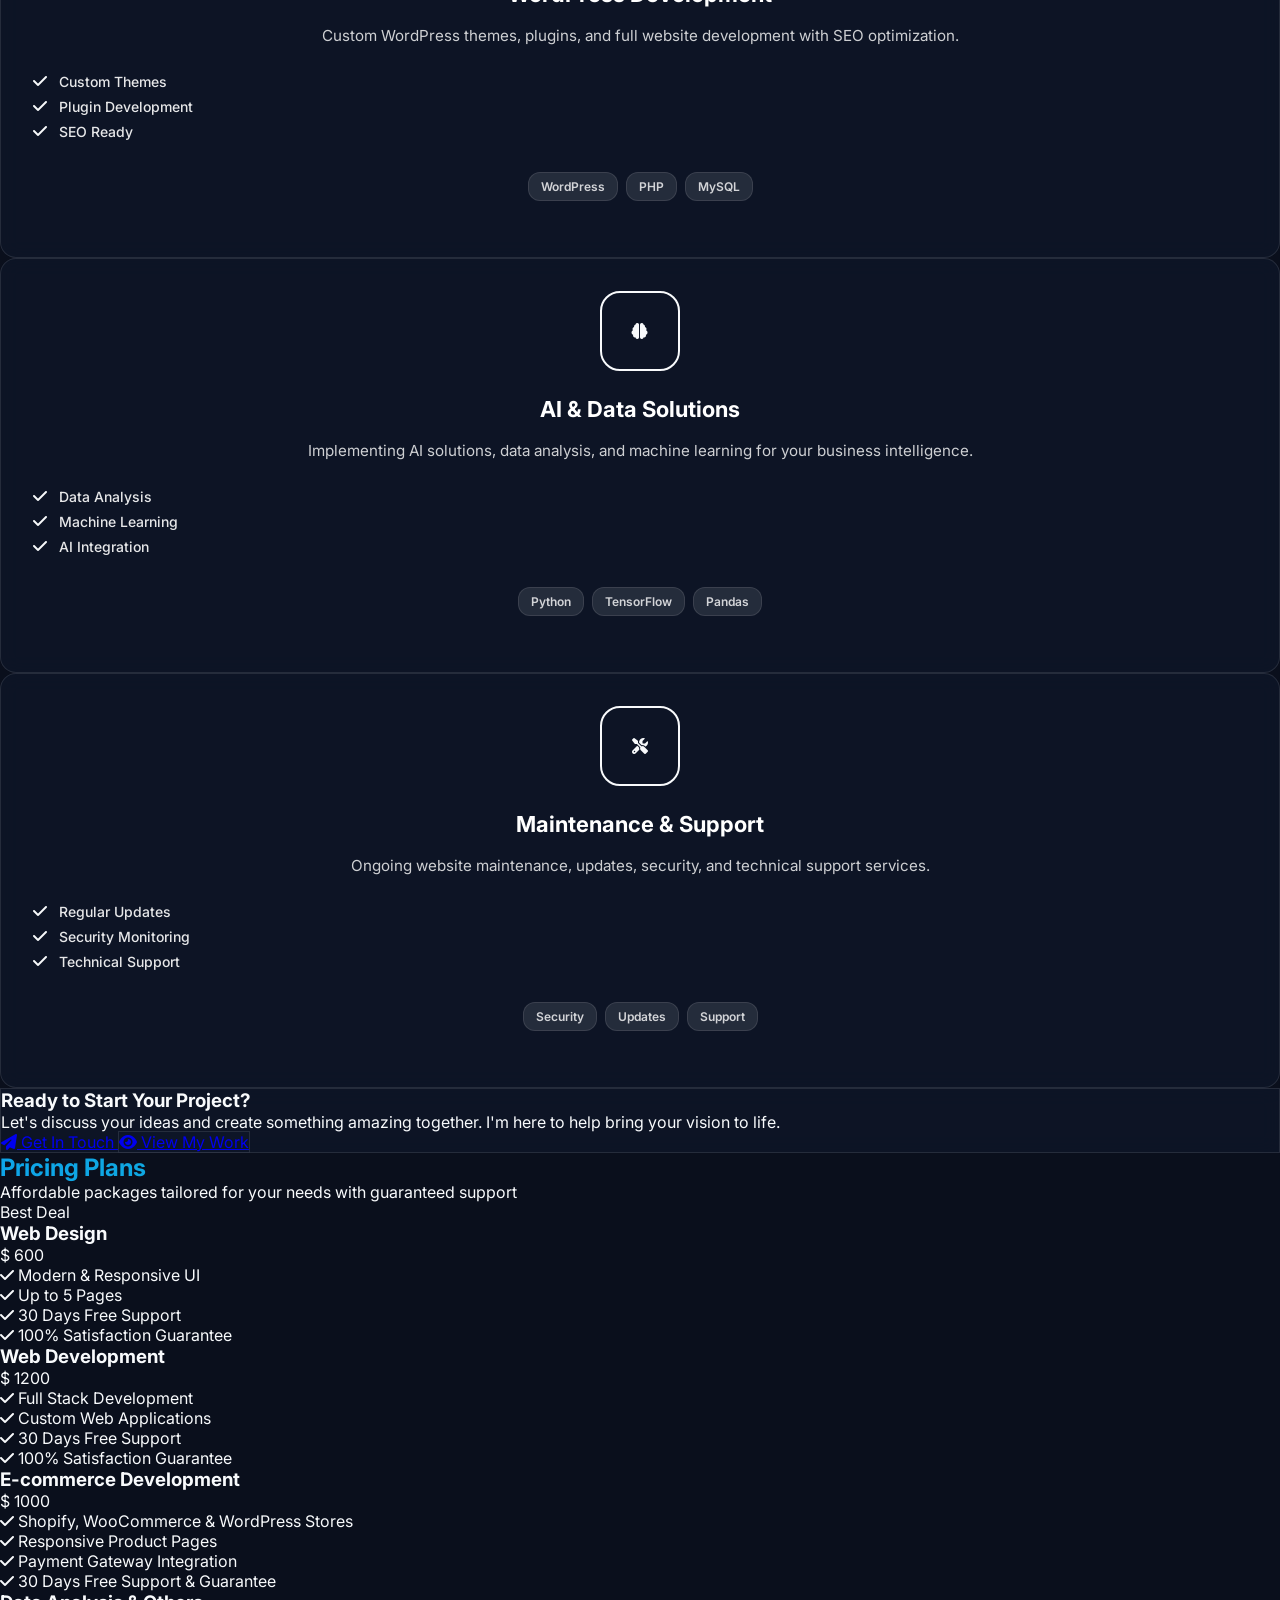
==== commit d41efb74: "Change language button text to 'English' and '日本語' Updated language switcher button labels for clari" ====
--- a/index.html
+++ b/index.html
@@ -203,12 +203,12 @@
                     <div class="hidden lg:flex items-center space-x-2">
                         <button id="lang-en"
                             class="lang-btn bg-gray-800 text-gray-300 px-4 py-2 rounded-lg font-medium border border-gray-600 hover:text-white hover:border-gray-500 flex items-center gap-2">
-                            <span class="fi fi-us fis"></span>
-                            <span data-i18n="lang-en">EN</span>
+                            <!-- <span class="fi fi-us fis"></span> -->
+                            <span data-i18n="lang-en">English</span>
                         </button>
                         <button id="lang-jp"
                             class="lang-btn bg-gray-800 text-gray-300 px-4 py-2 rounded-lg font-medium border border-gray-600 hover:text-white hover:border-gray-500 flex items-center gap-2">
-                            <span class="fi fi-jp fis"></span>
+                            <!-- <span class="fi fi-jp fis"></span> -->
                             <span data-i18n="lang-jp">日本語</span>
                         </button>
                     </div>
@@ -2894,4 +2894,4 @@
     <script src="js/main.js"></script>
 </body>
 
-</html>+</html>
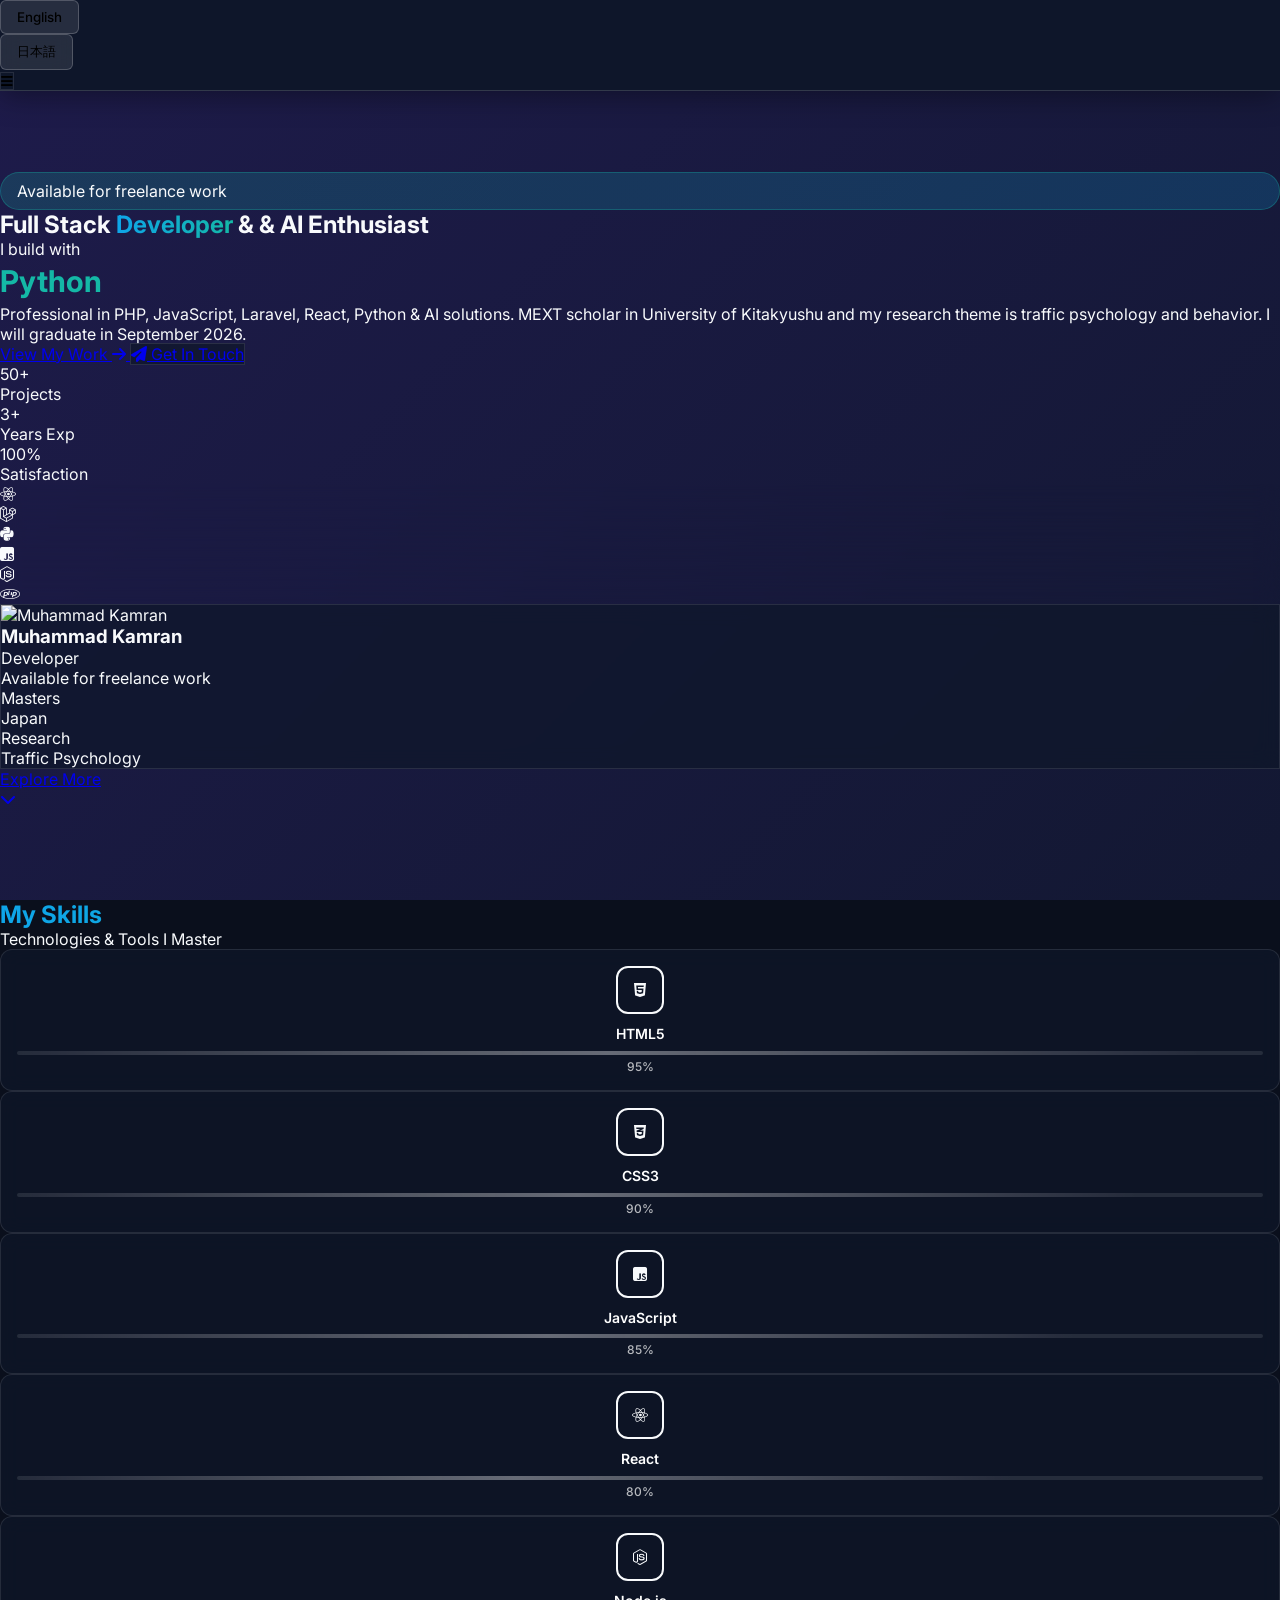
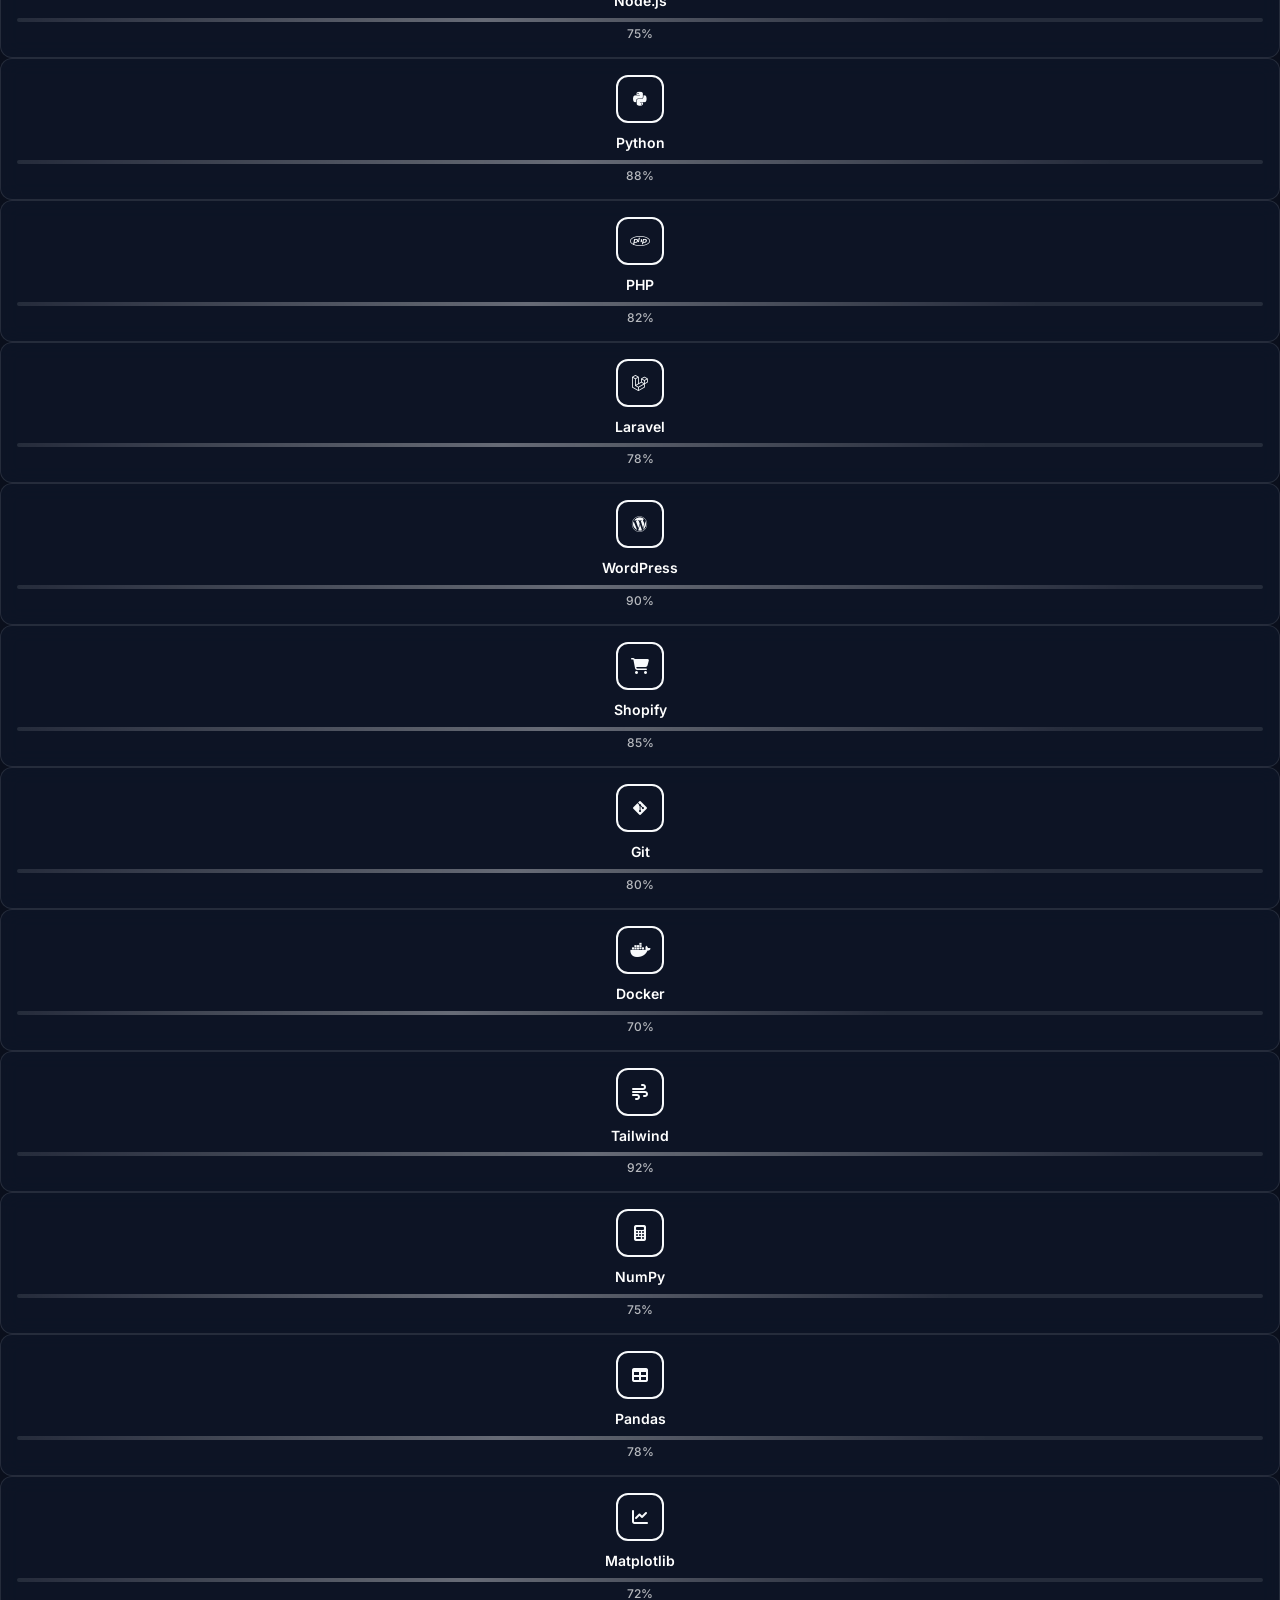
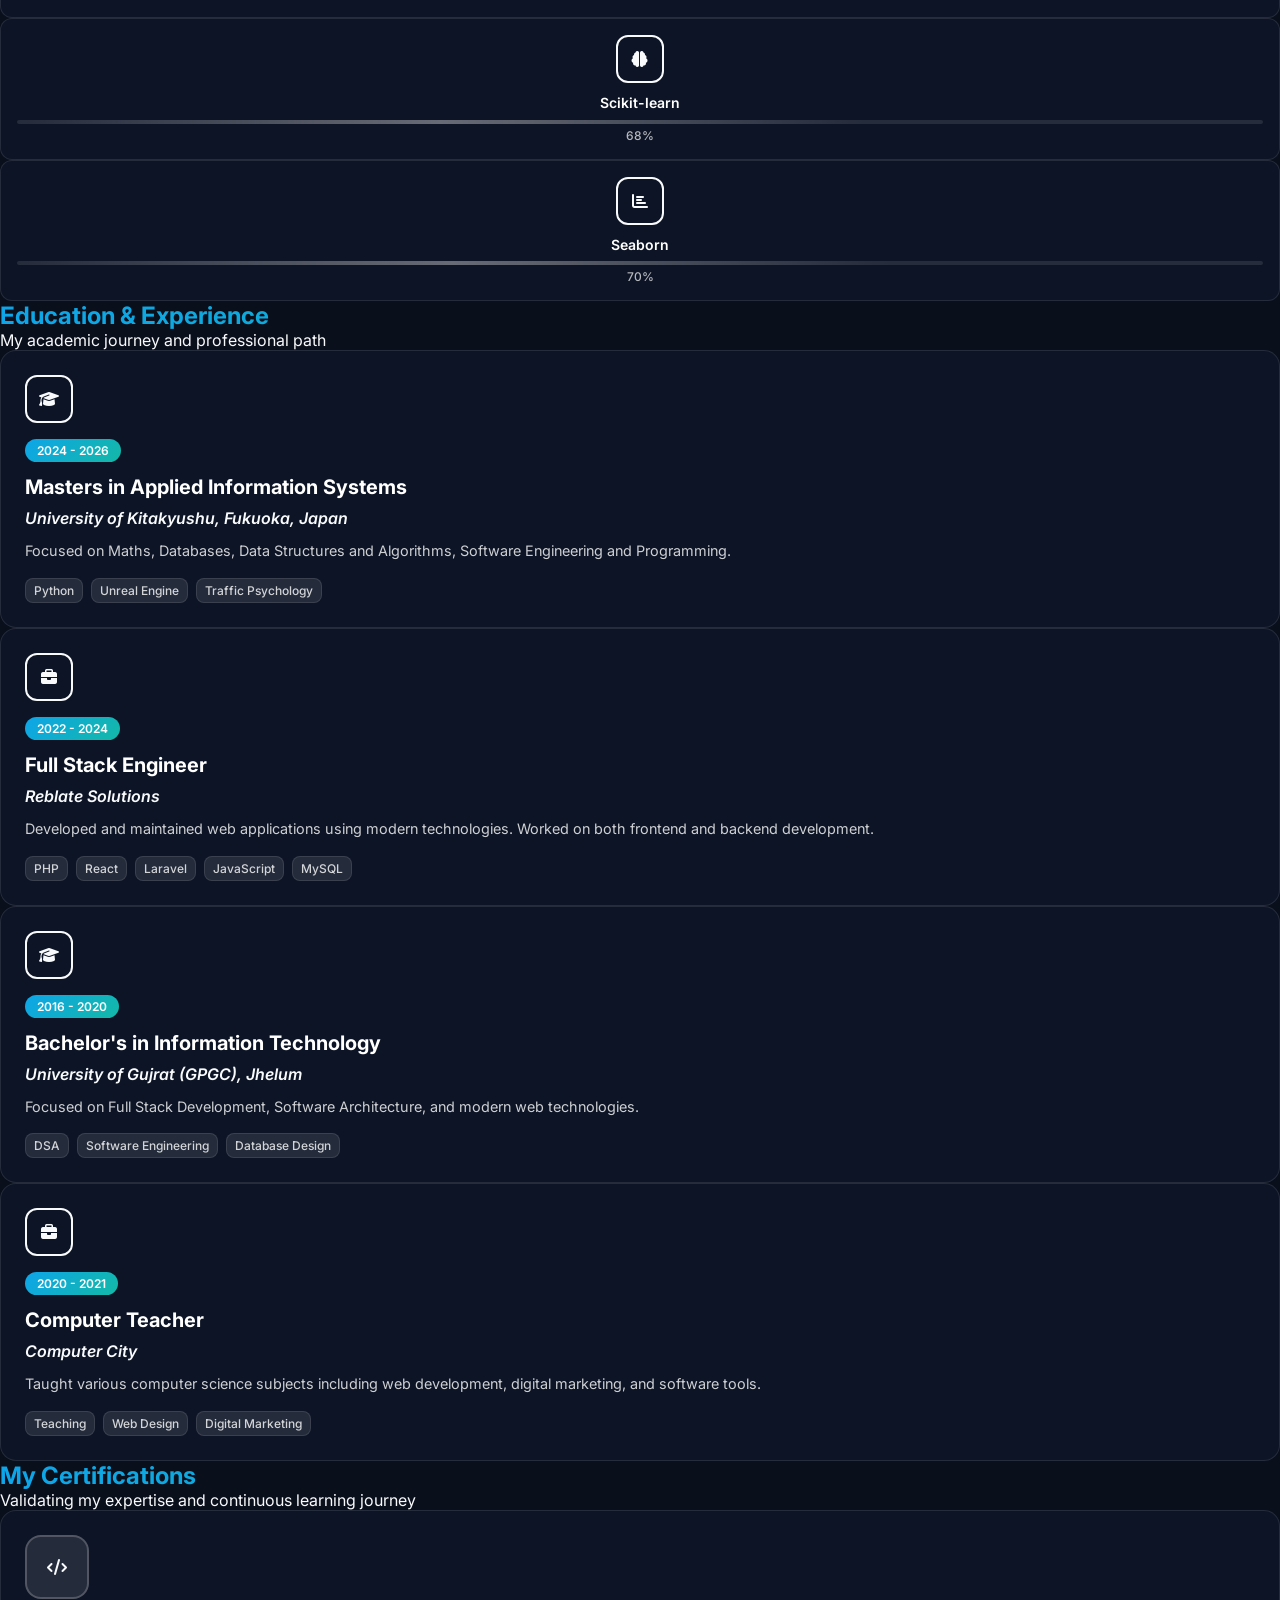
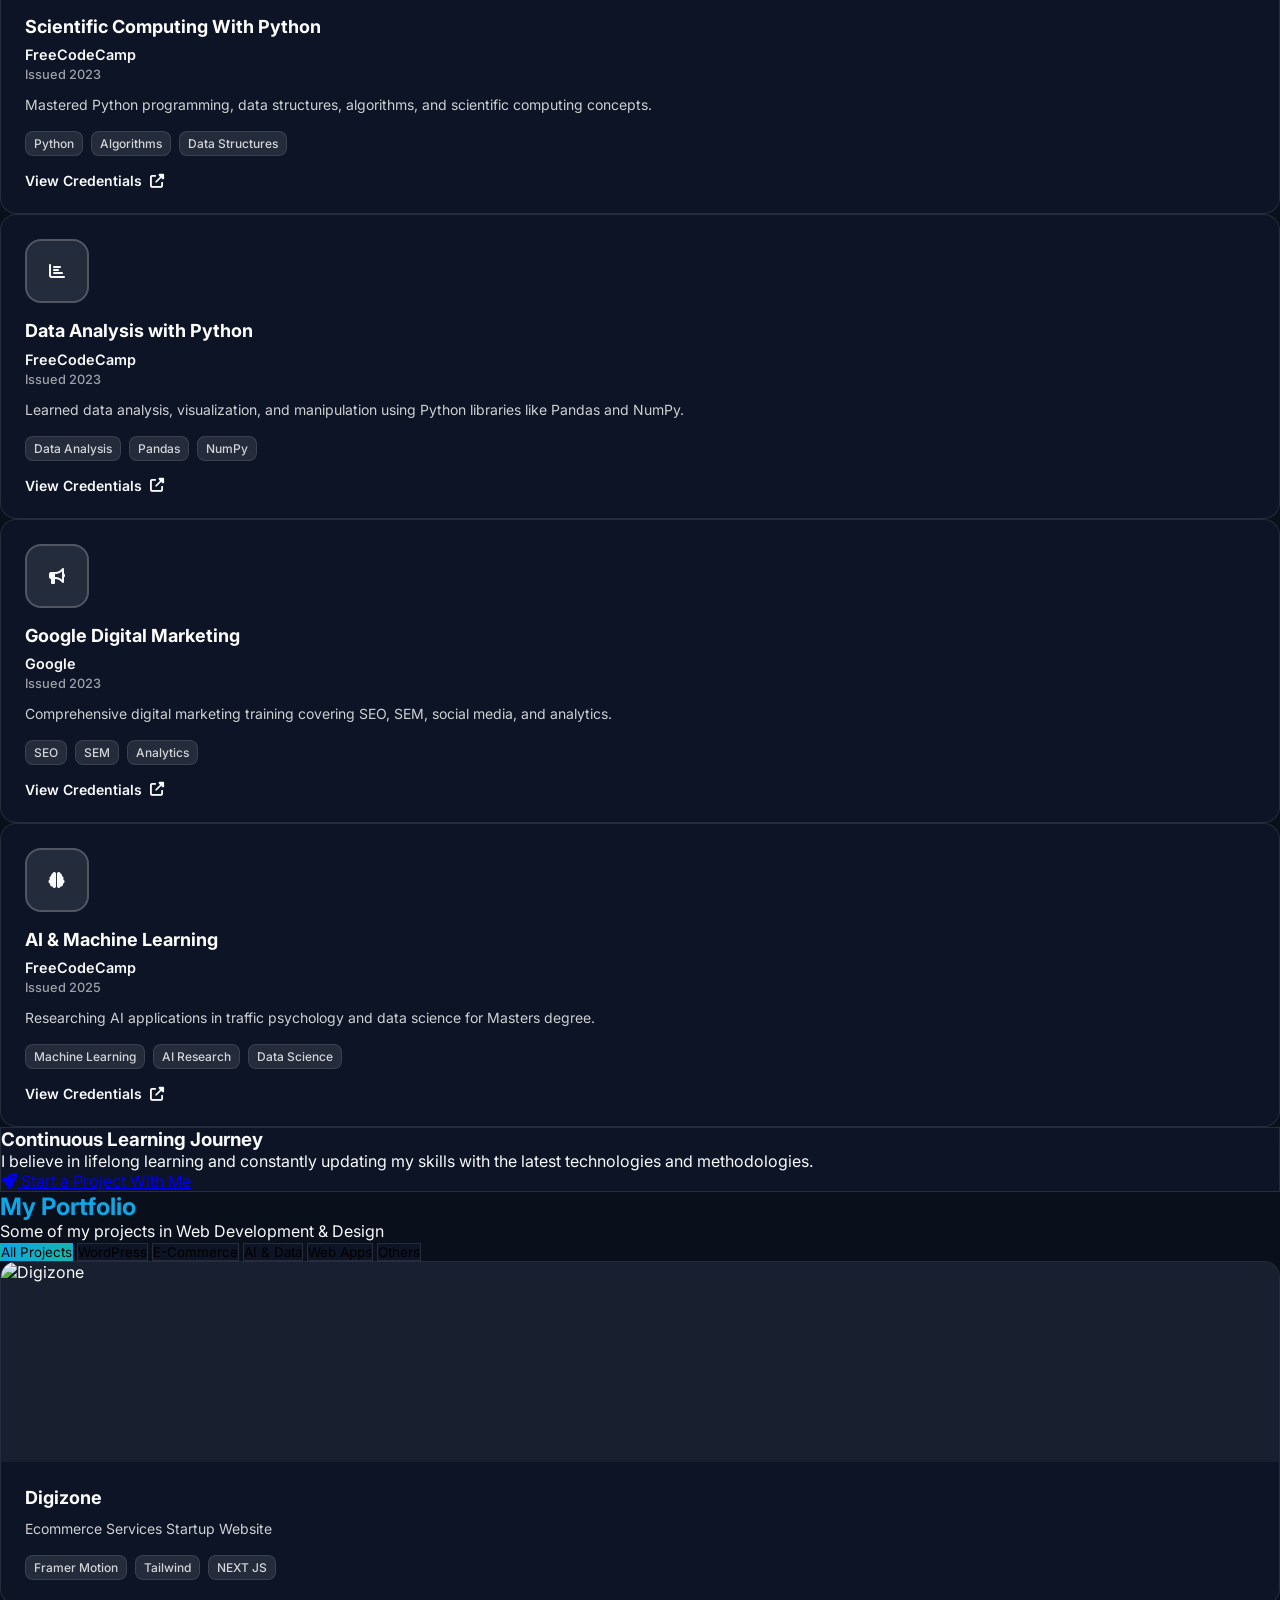
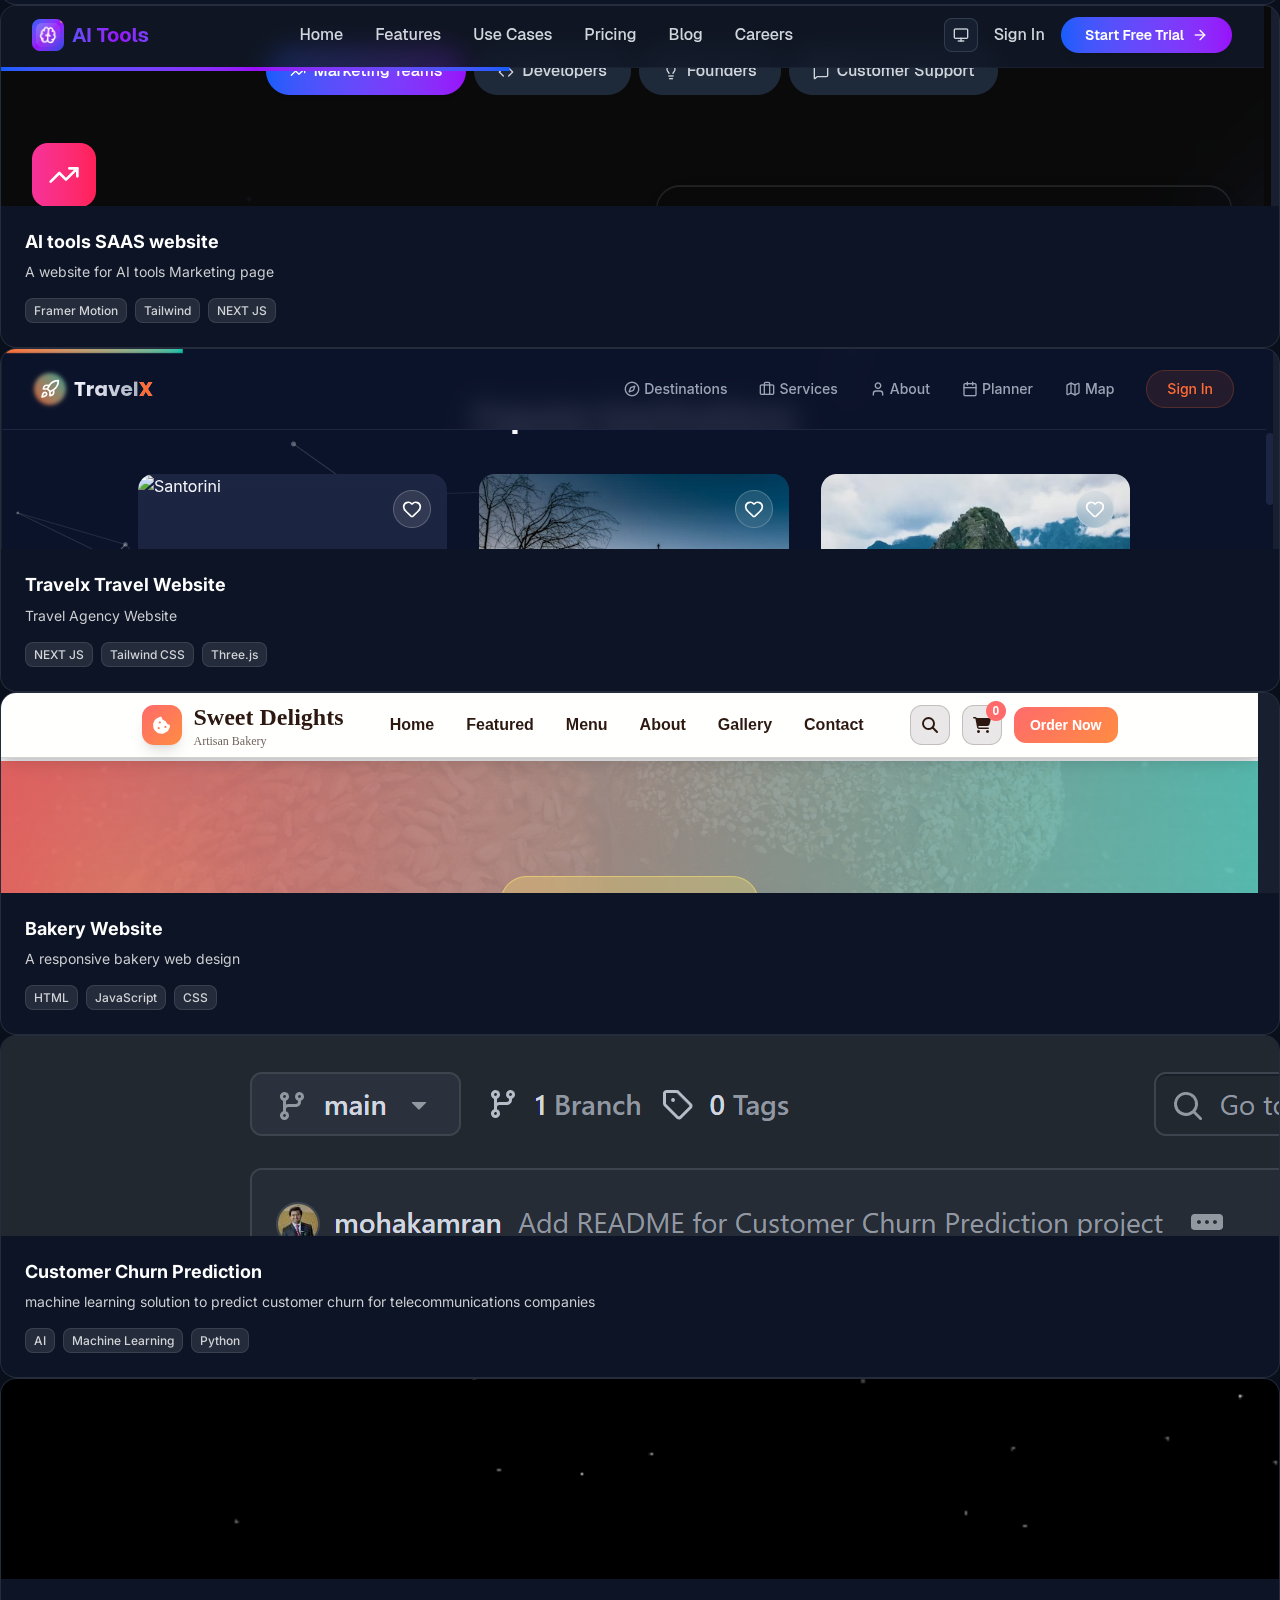
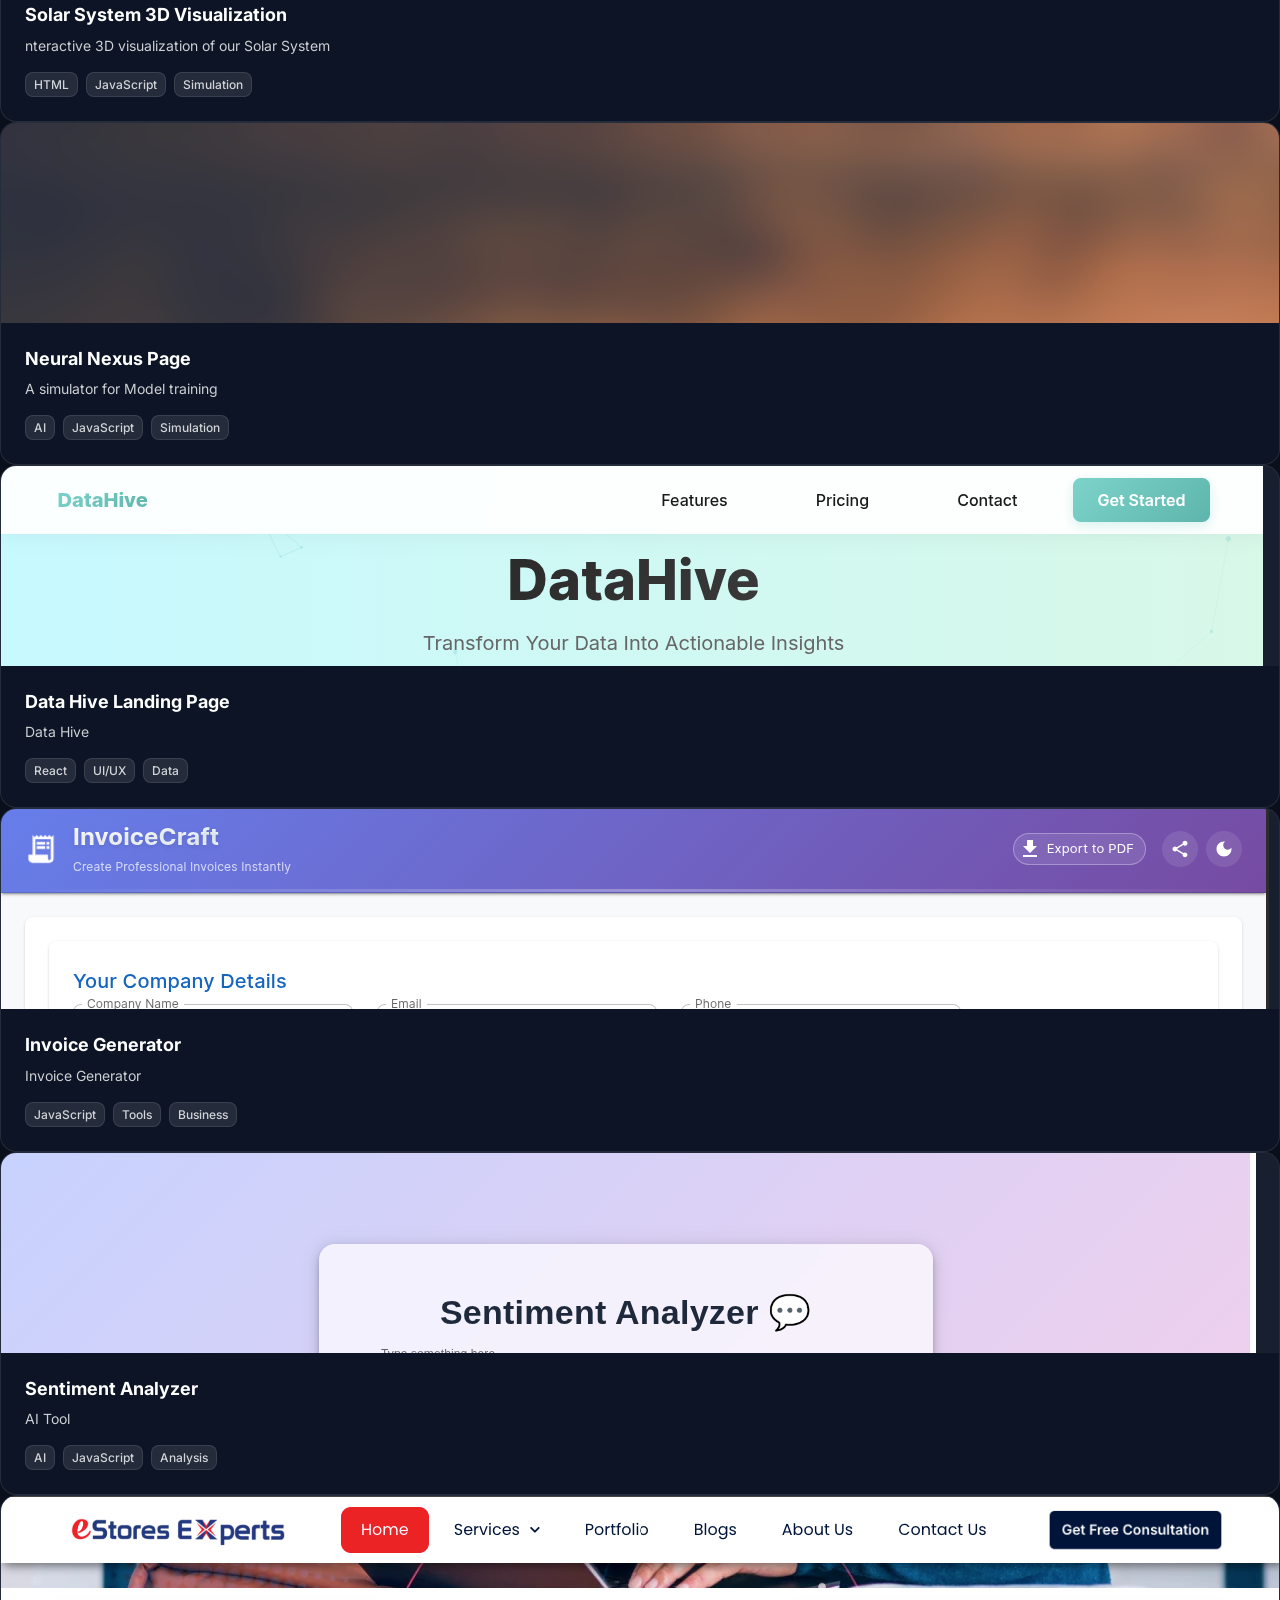
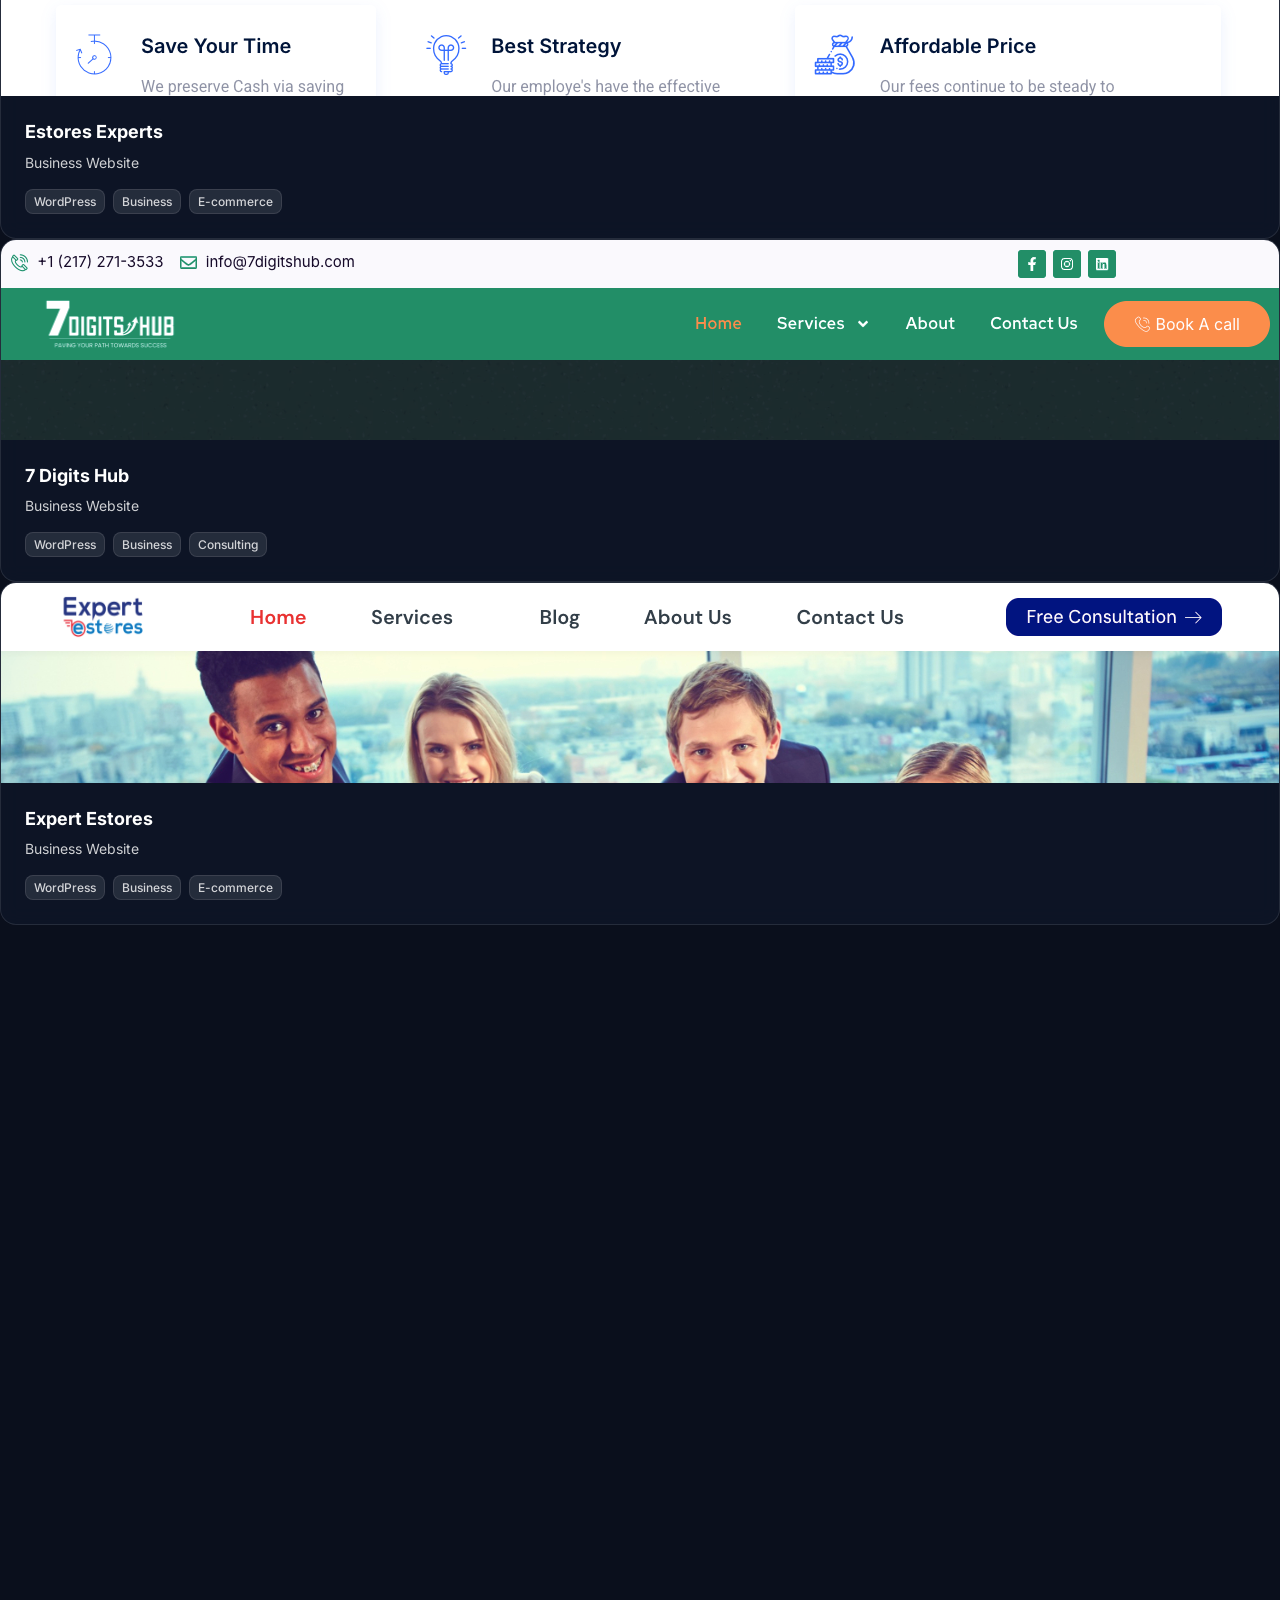
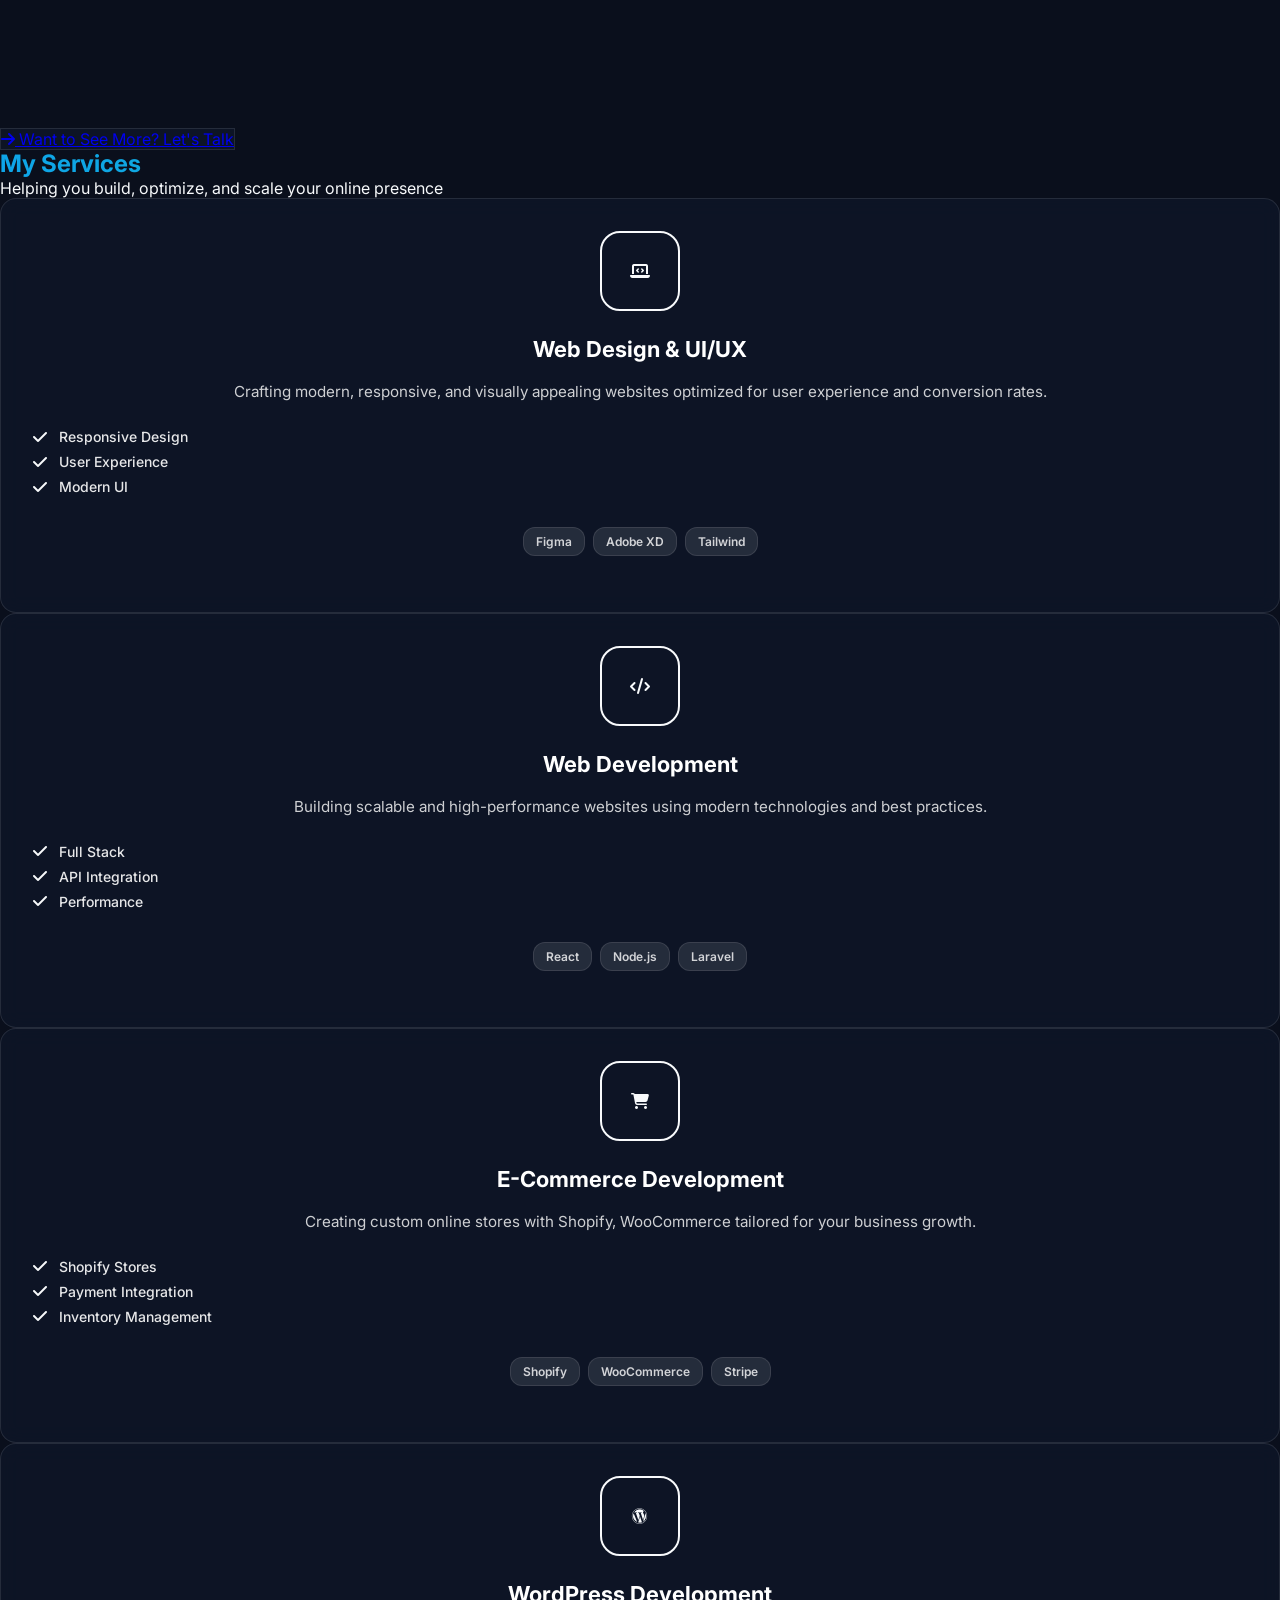
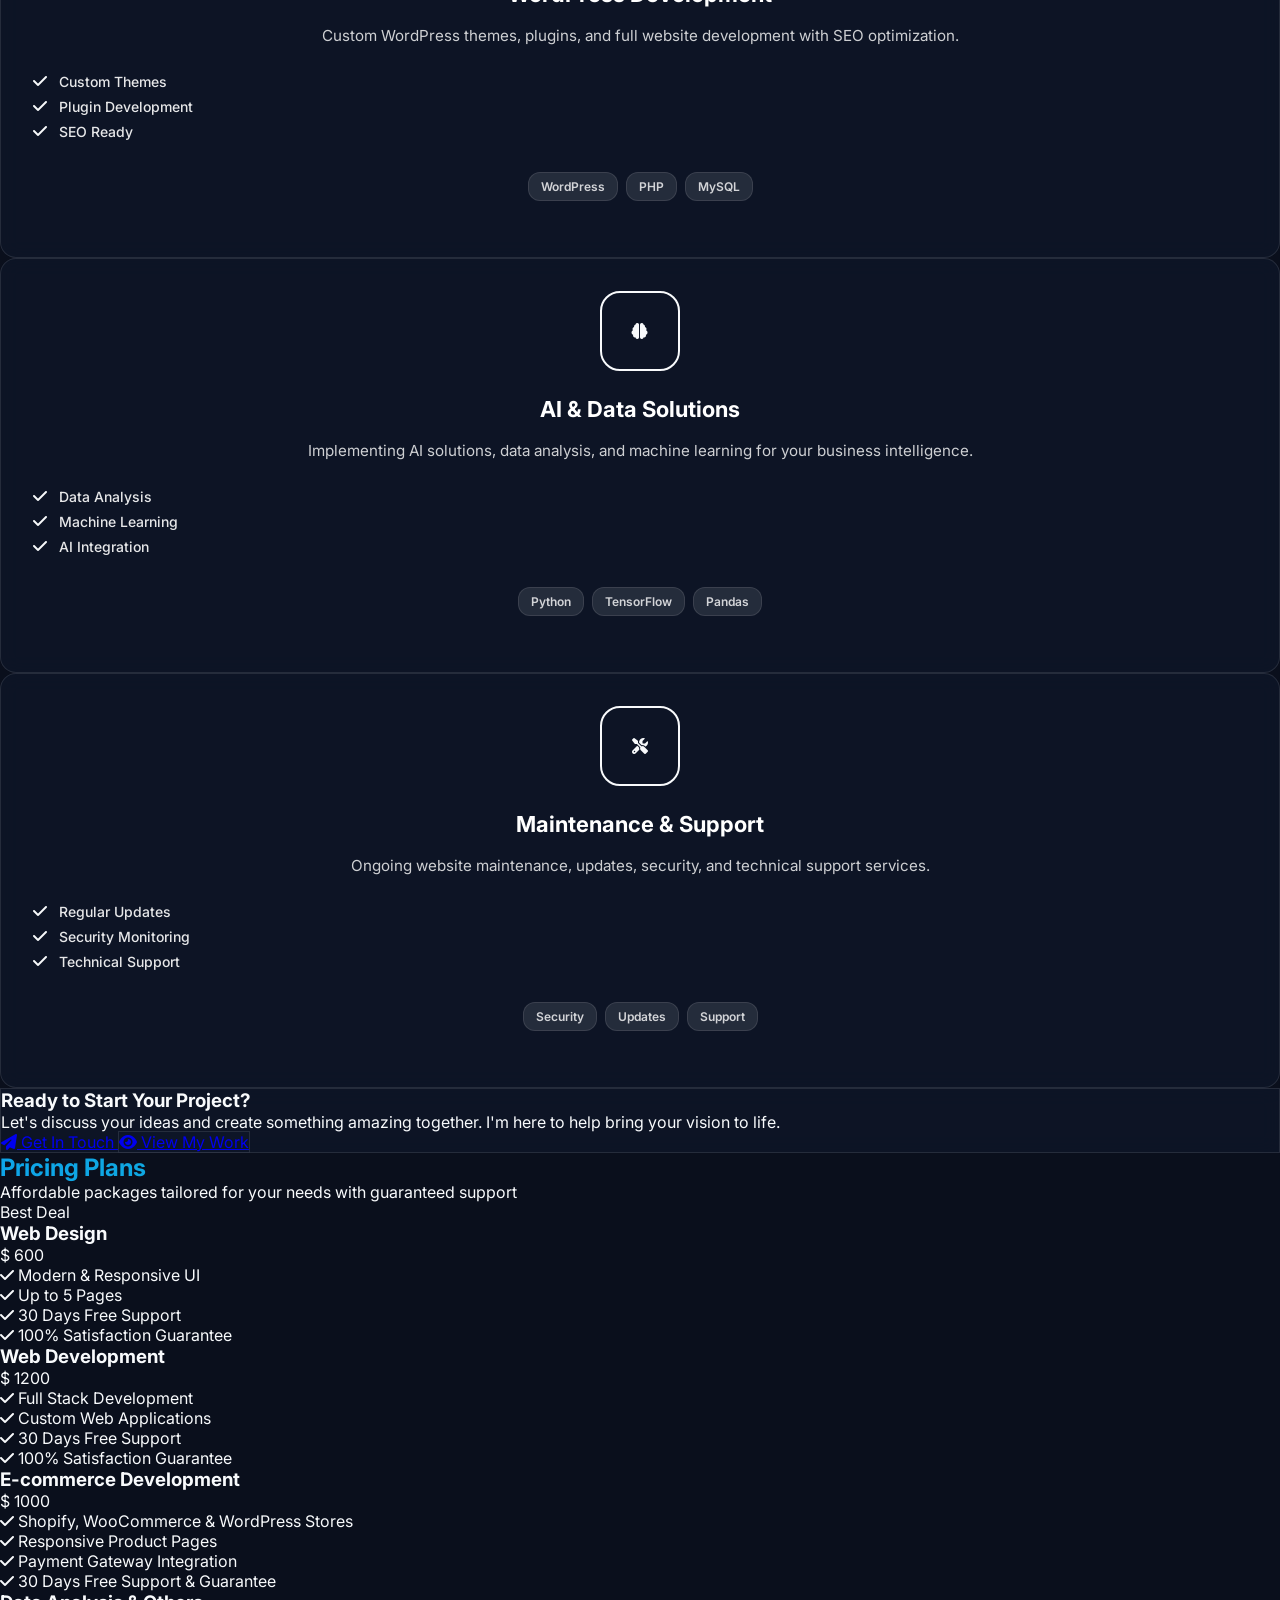
==== commit 621f792a: "Change language button labels to full names Updated mobile language switcher buttons to display full" ====
--- a/index.html
+++ b/index.html
@@ -143,13 +143,13 @@
                 <div class="lg:hidden flex items-center space-x-1">
                     <button id="lang-en-mobile"
                         class="lang-btn glass text-gray-300 px-3 py-1 rounded text-sm font-medium hover:text-white flex items-center gap-1">
-                        <span class="fi fi-us fis"></span>
-                        <span data-i18n="lang-en">EN</span>
+                        <!-- <span class="fi fi-us fis"></span> -->
+                        <span data-i18n="lang-en">English</span>
                     </button>
                     <button id="lang-jp-mobile"
                         class="lang-btn glass text-gray-300 px-3 py-1 rounded text-sm font-medium hover:text-white flex items-center gap-1">
-                        <span class="fi fi-jp fis"></span>
-                        <span data-i18n="lang-jp">JP</span>
+                        <!-- <span class="fi fi-jp fis"></span> -->
+                        <span data-i18n="lang-jp">日本語</span>
                     </button>
                 </div>
 
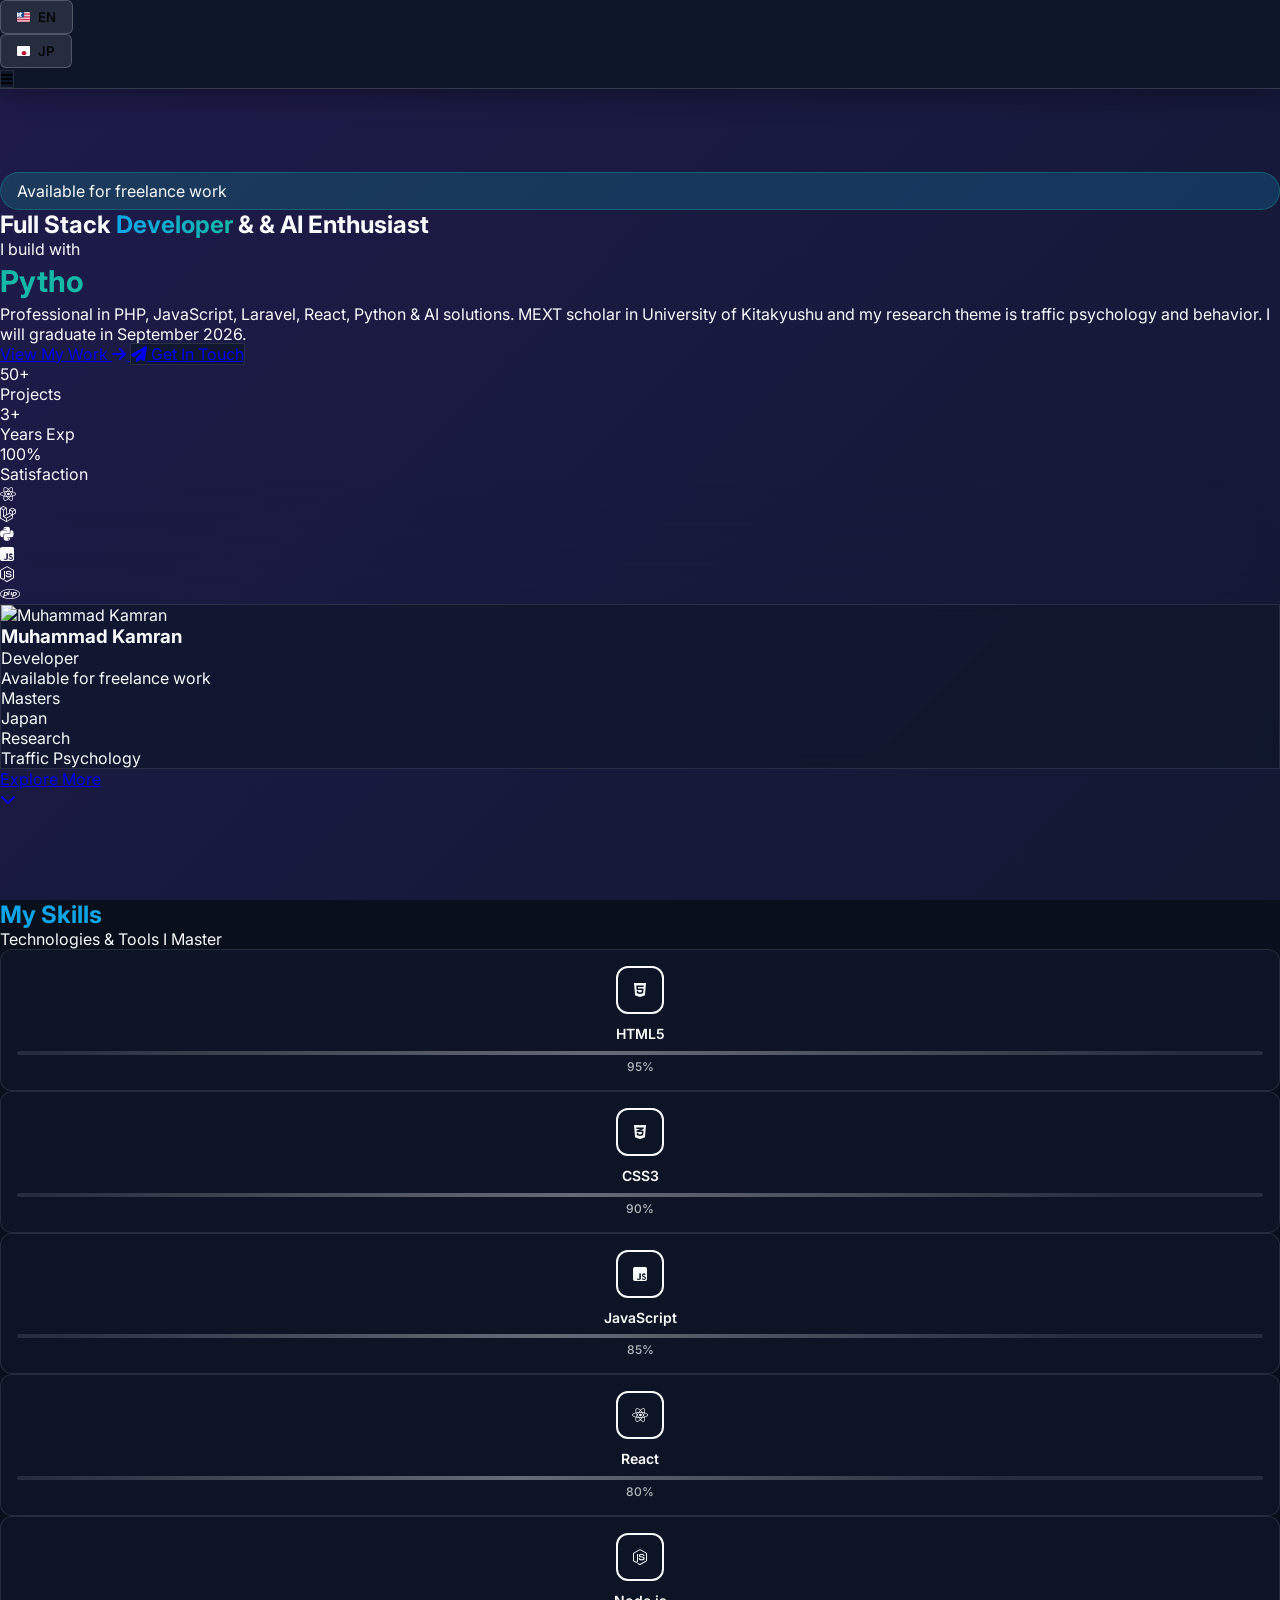
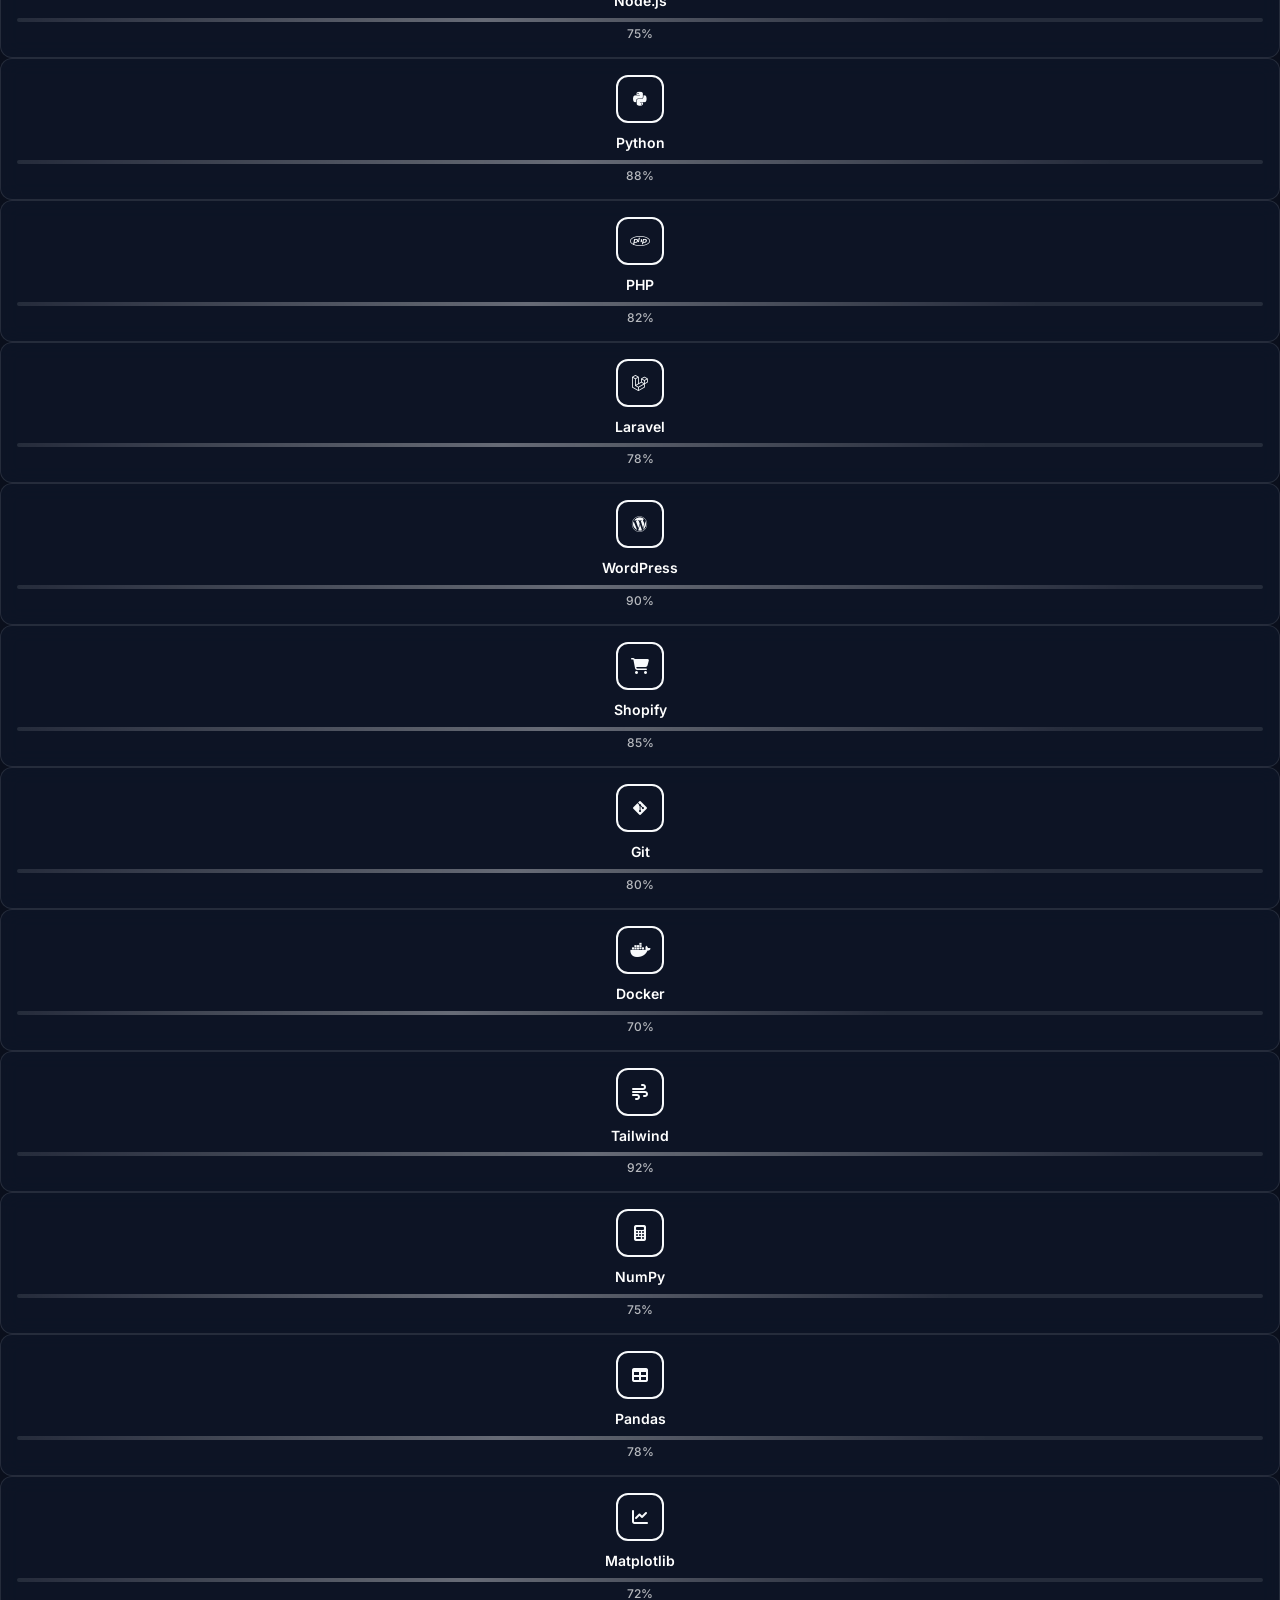
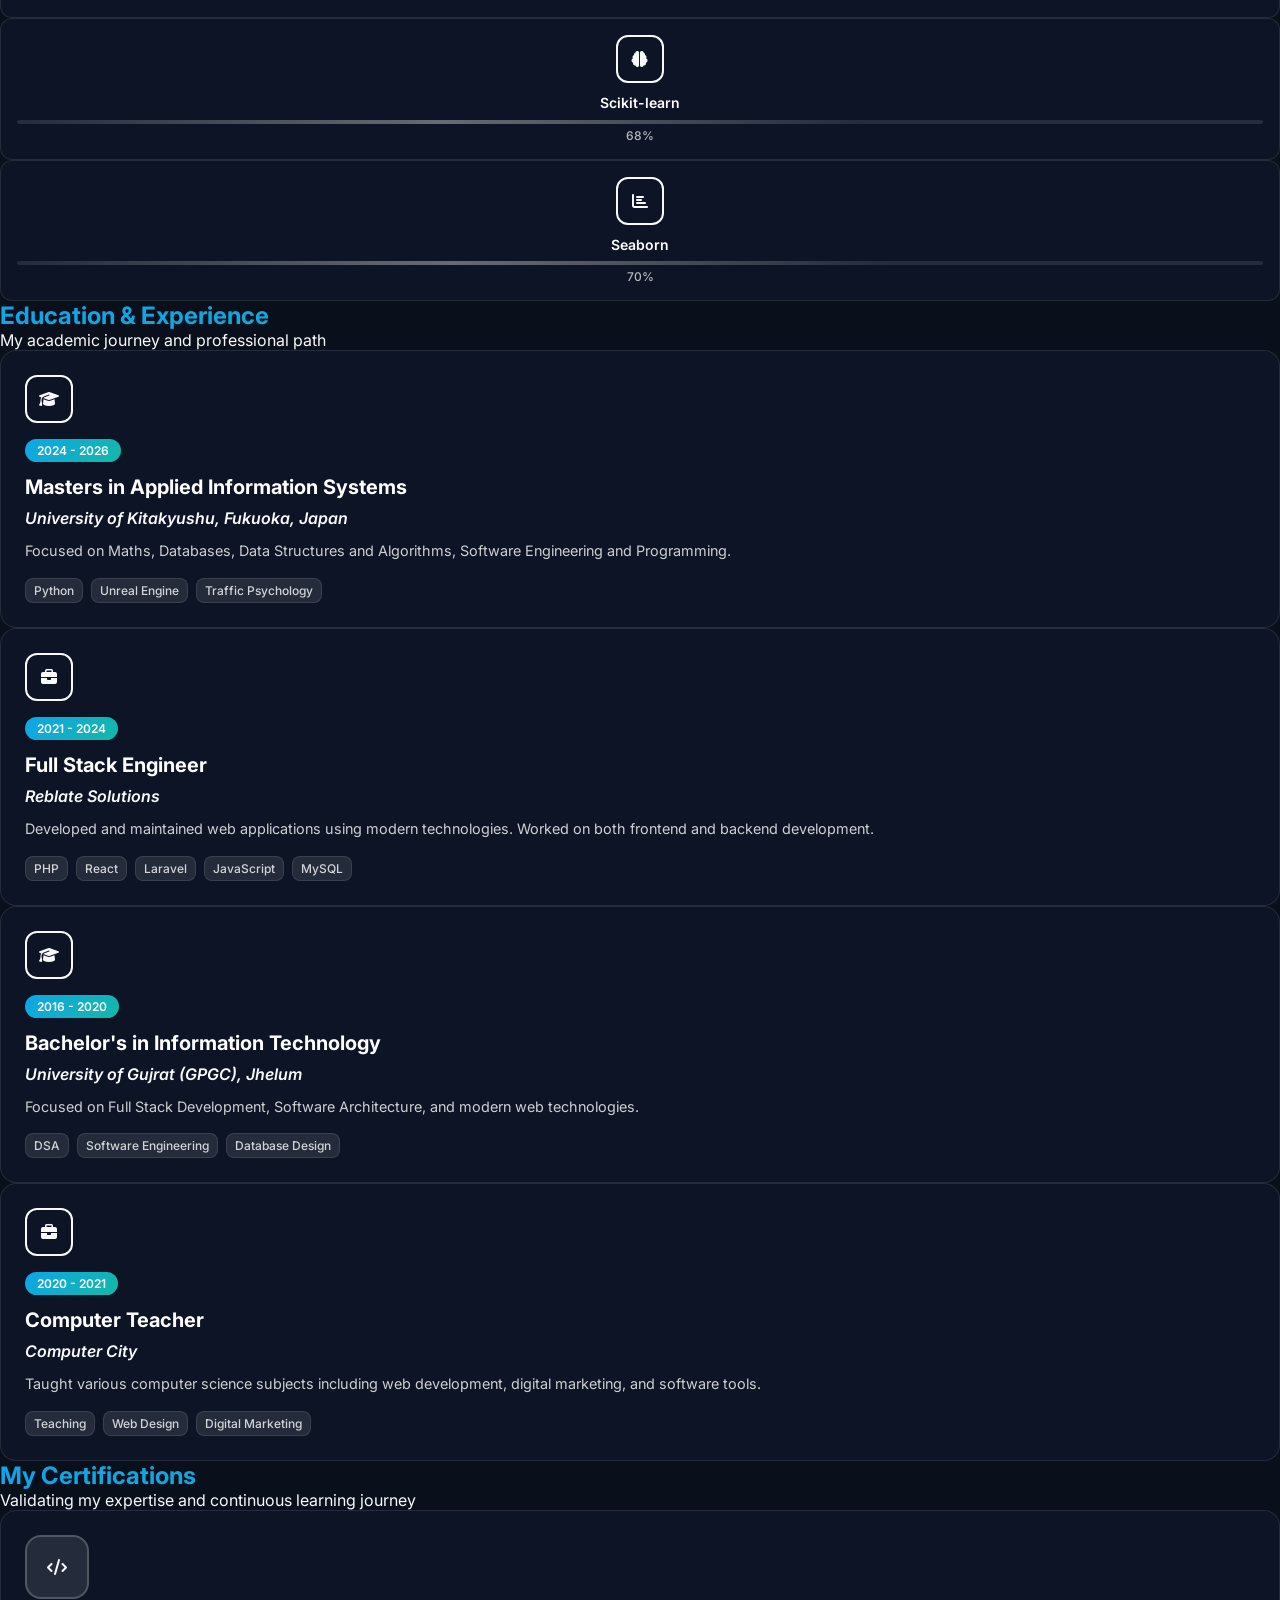
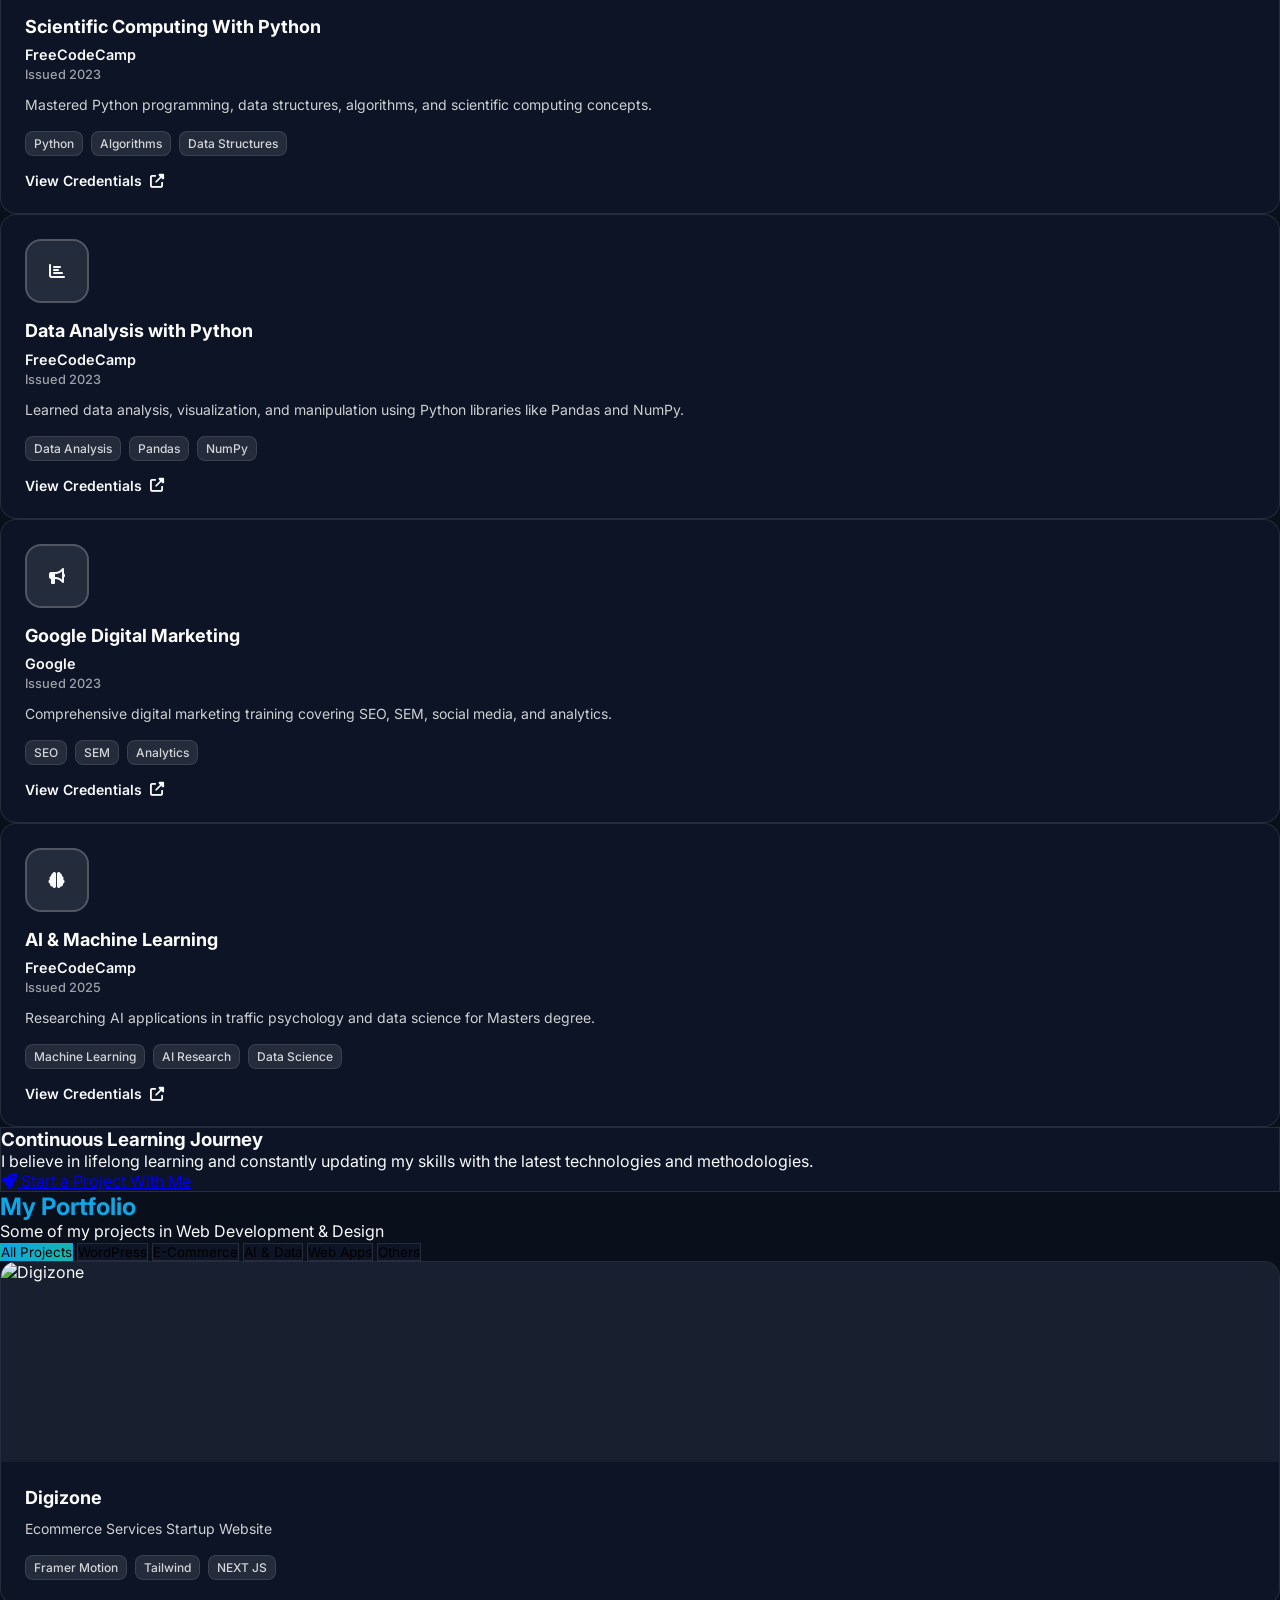
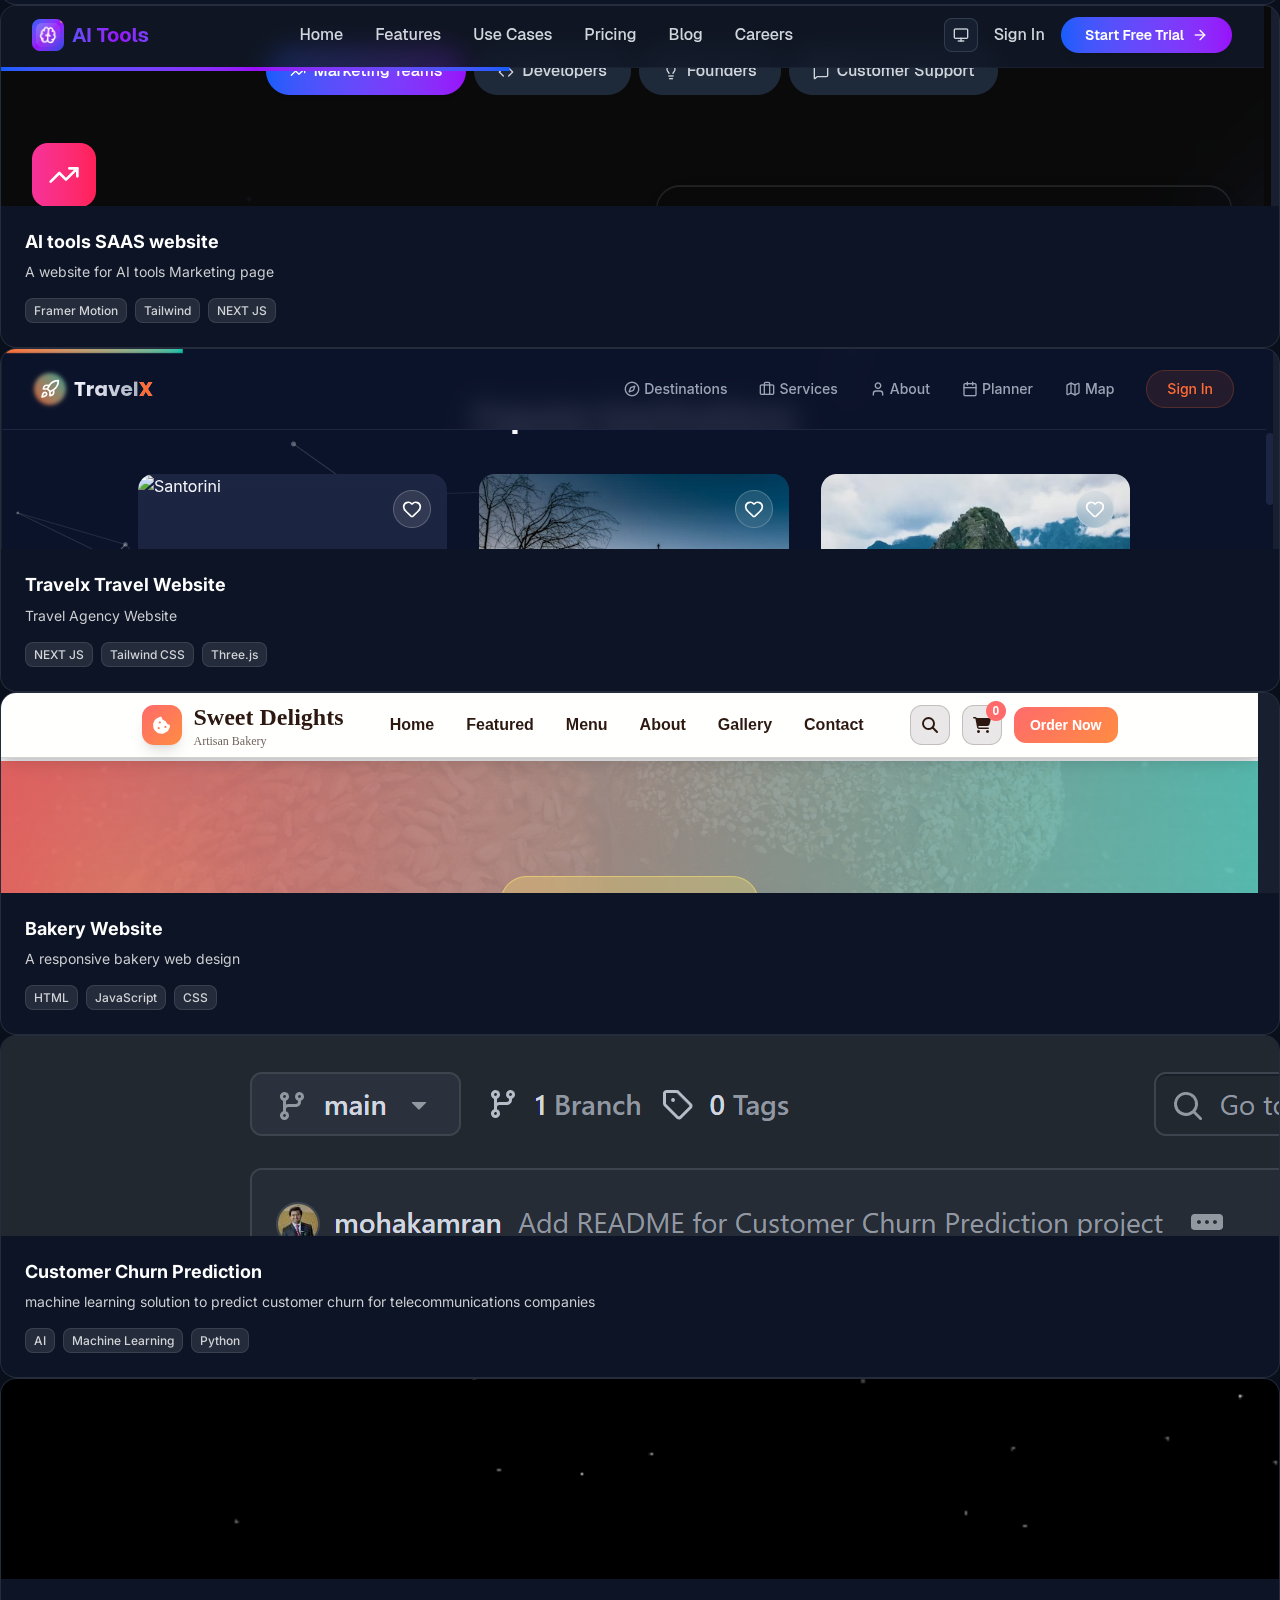
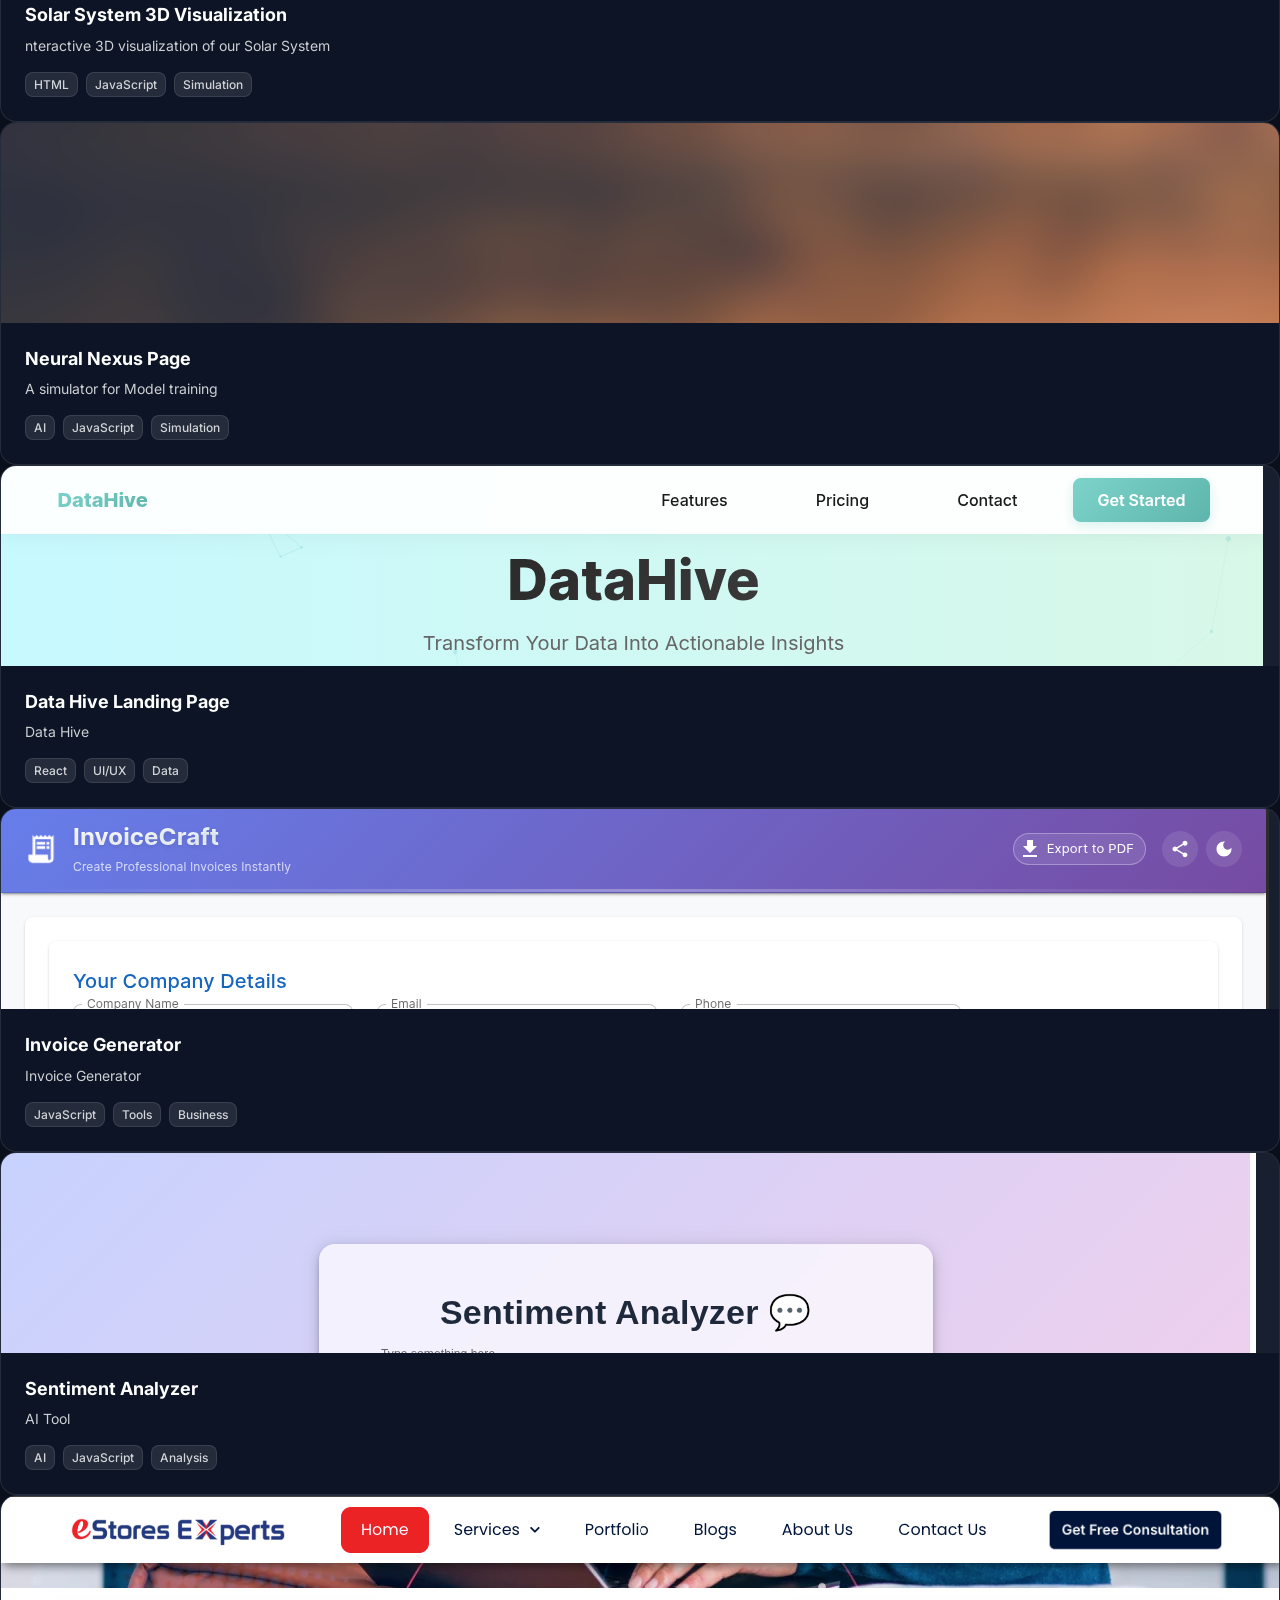
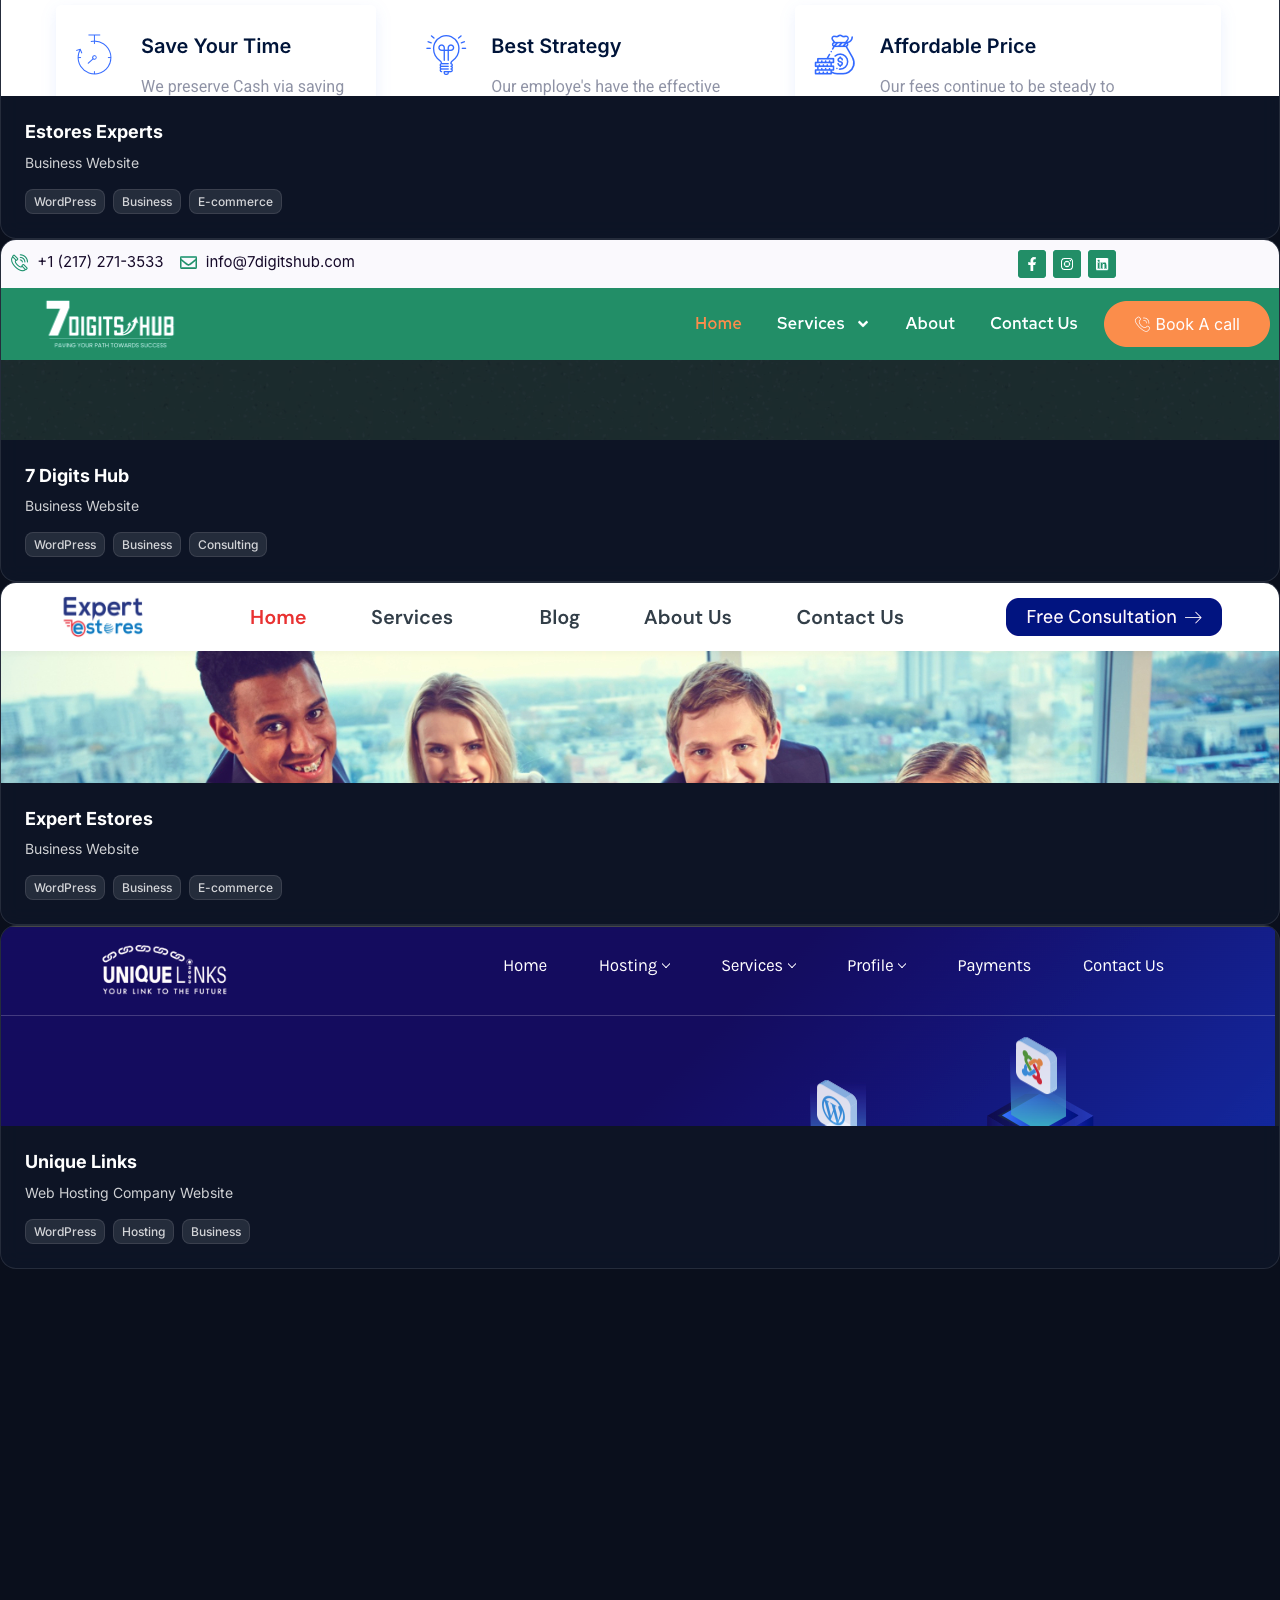
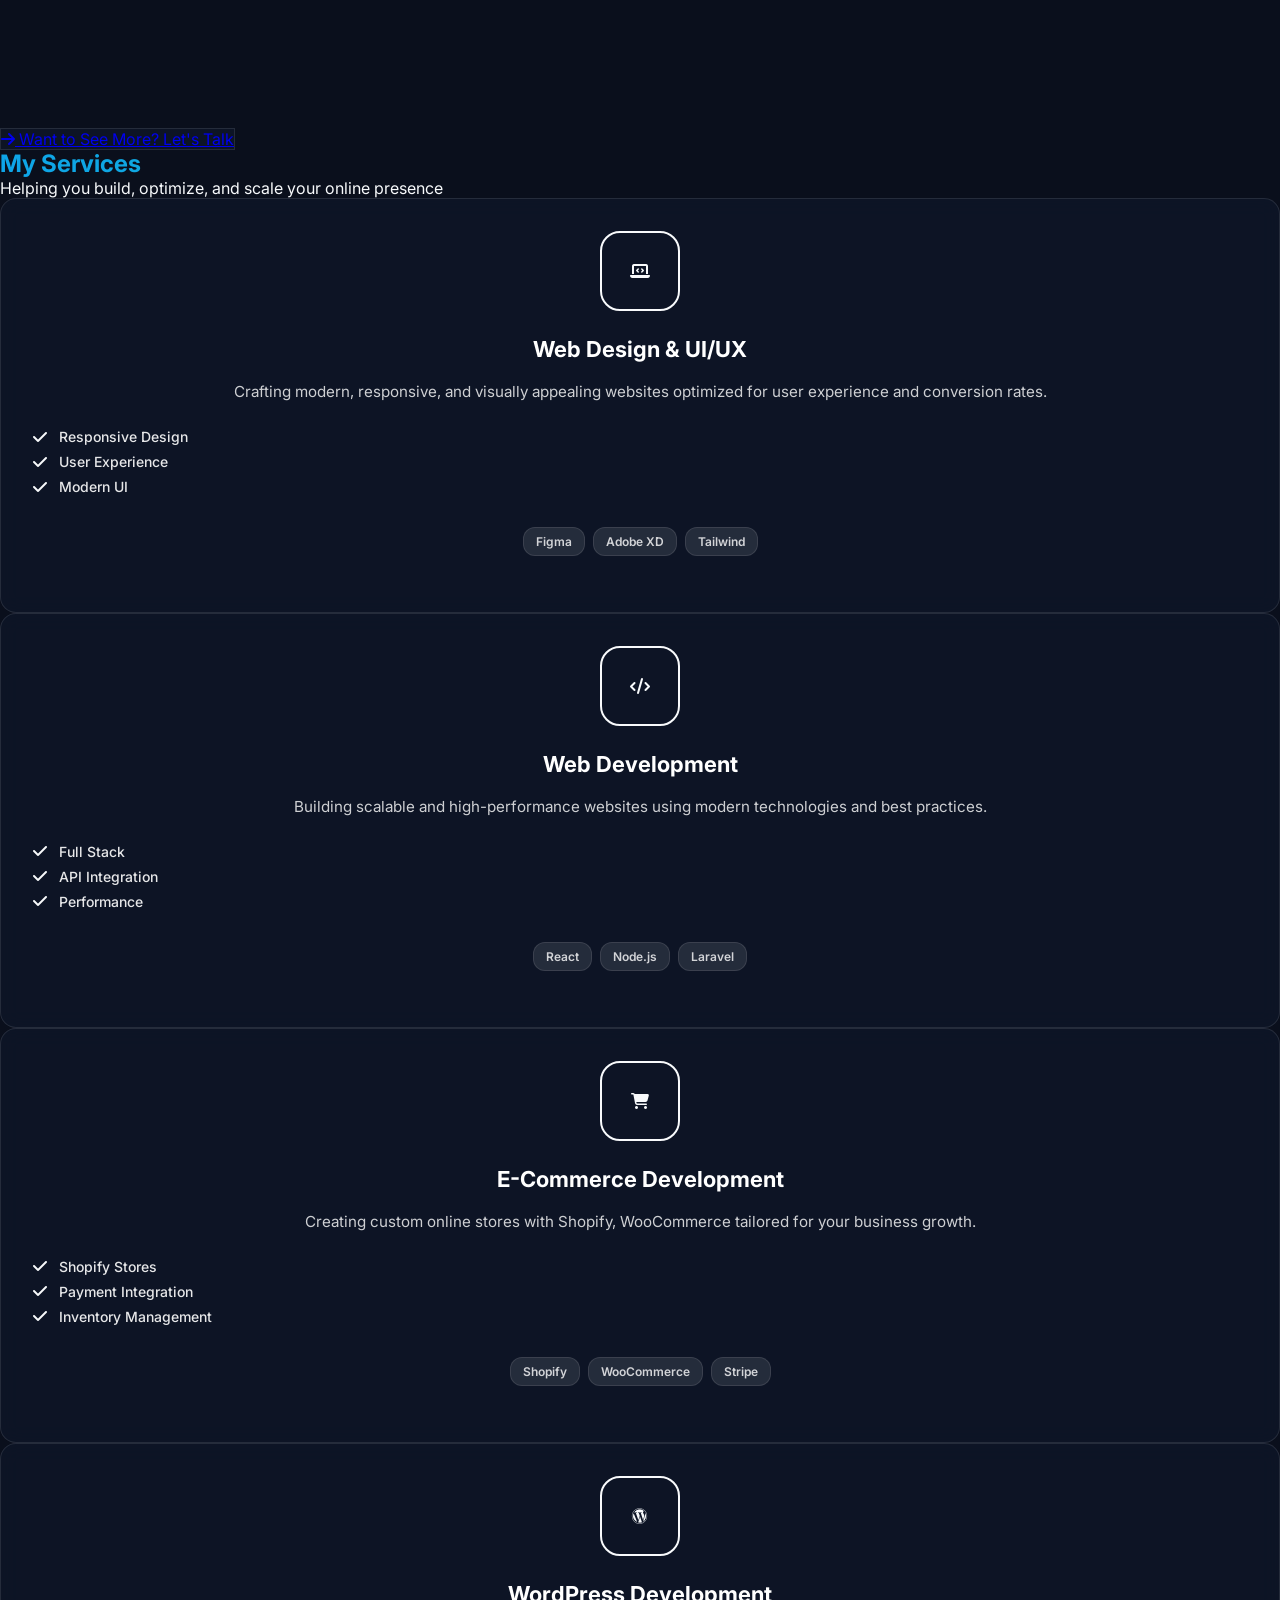
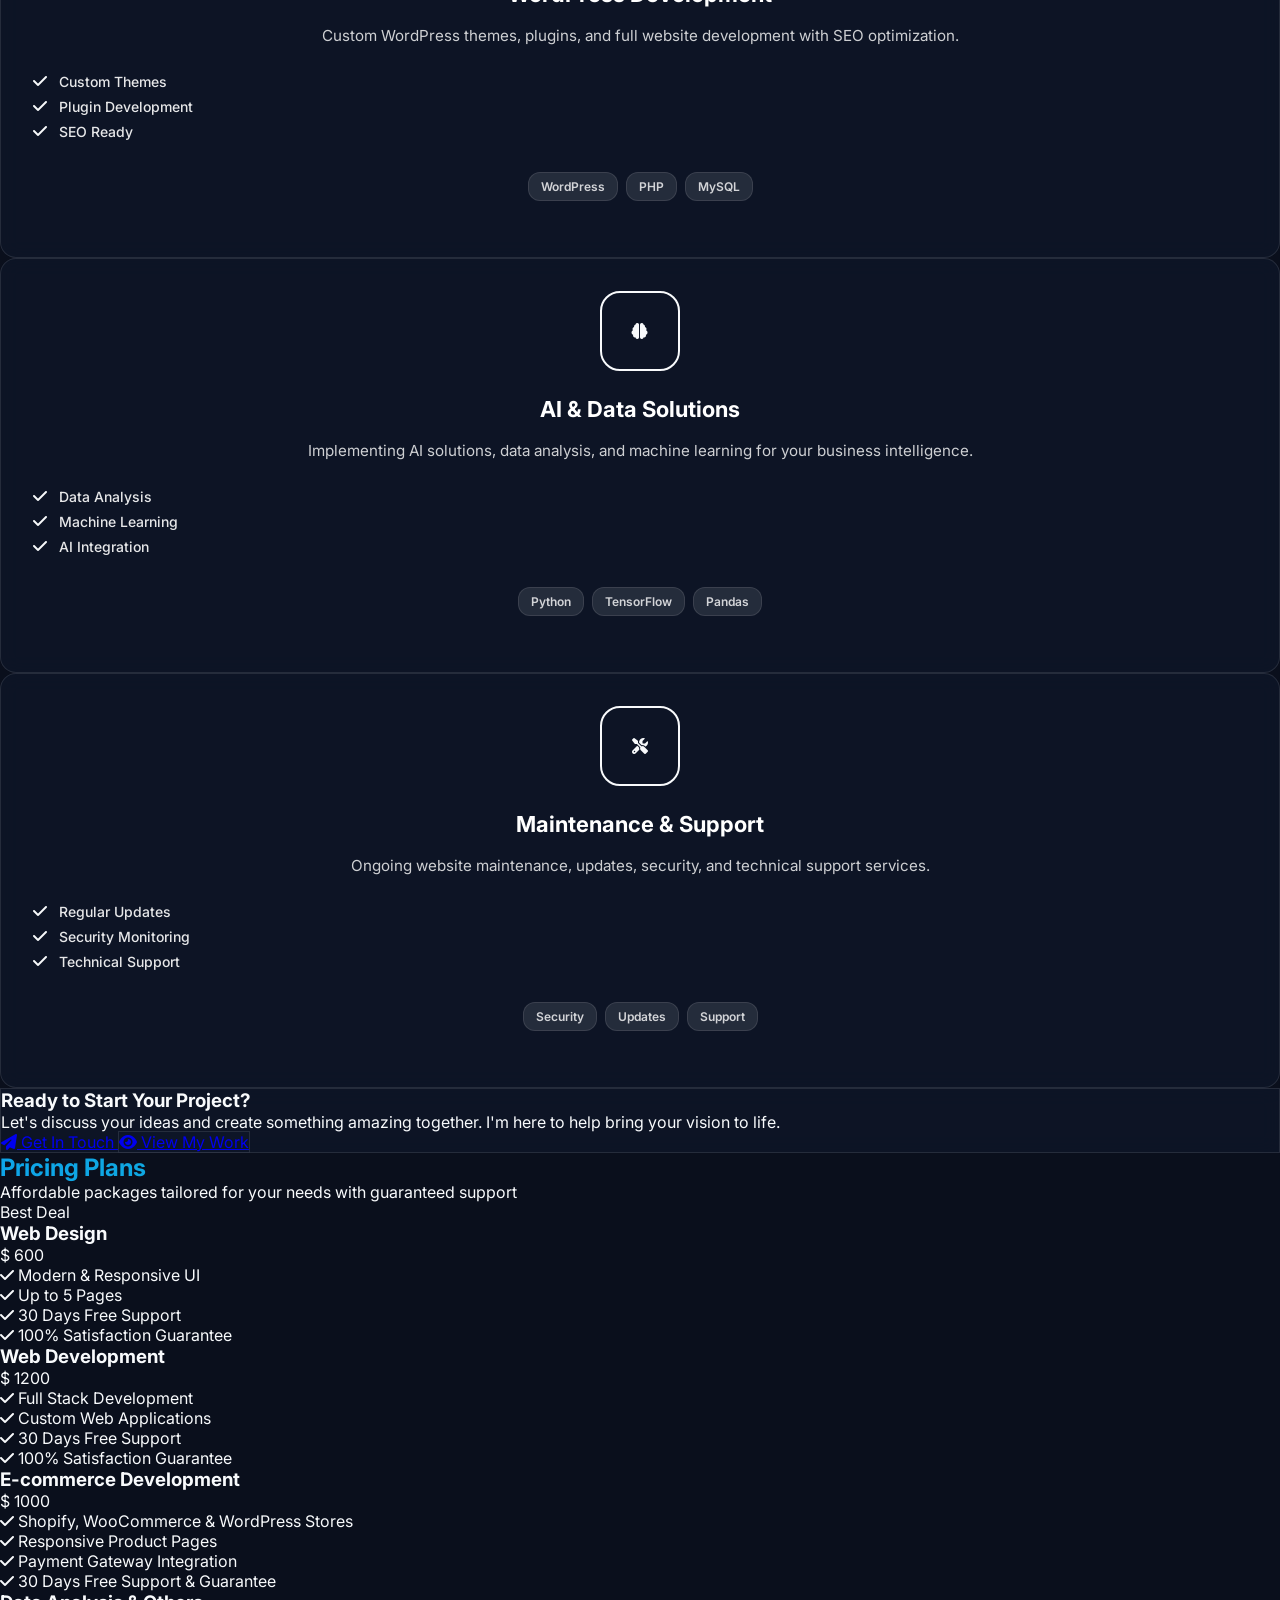
==== commit 4fa595f9: "updated dates" ====
--- a/index.html
+++ b/index.html
@@ -143,13 +143,13 @@
                 <div class="lg:hidden flex items-center space-x-1">
                     <button id="lang-en-mobile"
                         class="lang-btn glass text-gray-300 px-3 py-1 rounded text-sm font-medium hover:text-white flex items-center gap-1">
-                        <!-- <span class="fi fi-us fis"></span> -->
-                        <span data-i18n="lang-en">English</span>
+                        <span class="fi fi-us fis"></span>
+                        <span data-i18n="lang-en">EN</span>
                     </button>
                     <button id="lang-jp-mobile"
                         class="lang-btn glass text-gray-300 px-3 py-1 rounded text-sm font-medium hover:text-white flex items-center gap-1">
-                        <!-- <span class="fi fi-jp fis"></span> -->
-                        <span data-i18n="lang-jp">日本語</span>
+                        <span class="fi fi-jp fis"></span>
+                        <span data-i18n="lang-jp">JP</span>
                     </button>
                 </div>
 
@@ -203,12 +203,12 @@
                     <div class="hidden lg:flex items-center space-x-2">
                         <button id="lang-en"
                             class="lang-btn bg-gray-800 text-gray-300 px-4 py-2 rounded-lg font-medium border border-gray-600 hover:text-white hover:border-gray-500 flex items-center gap-2">
-                            <!-- <span class="fi fi-us fis"></span> -->
-                            <span data-i18n="lang-en">English</span>
+                            <span class="fi fi-us fis"></span>
+                            <span data-i18n="lang-en">EN</span>
                         </button>
                         <button id="lang-jp"
                             class="lang-btn bg-gray-800 text-gray-300 px-4 py-2 rounded-lg font-medium border border-gray-600 hover:text-white hover:border-gray-500 flex items-center gap-2">
-                            <!-- <span class="fi fi-jp fis"></span> -->
+                            <span class="fi fi-jp fis"></span>
                             <span data-i18n="lang-jp">日本語</span>
                         </button>
                     </div>
@@ -809,7 +809,7 @@
                                         <i class="fas fa-briefcase text-cyan-400"></i>
                                     </div>
                                     <div class="timeline-content">
-                                        <span class="timeline-date">2022 - 2024</span>
+                                        <span class="timeline-date">2021 - 2024</span>
                                         <h3 class="timeline-title" data-i18n="experience-fullstack">Full Stack Engineer
                                         </h3>
                                         <p class="timeline-subtitle">Reblate Solutions</p>
@@ -2894,4 +2894,4 @@
     <script src="js/main.js"></script>
 </body>
 
-</html>
+</html>
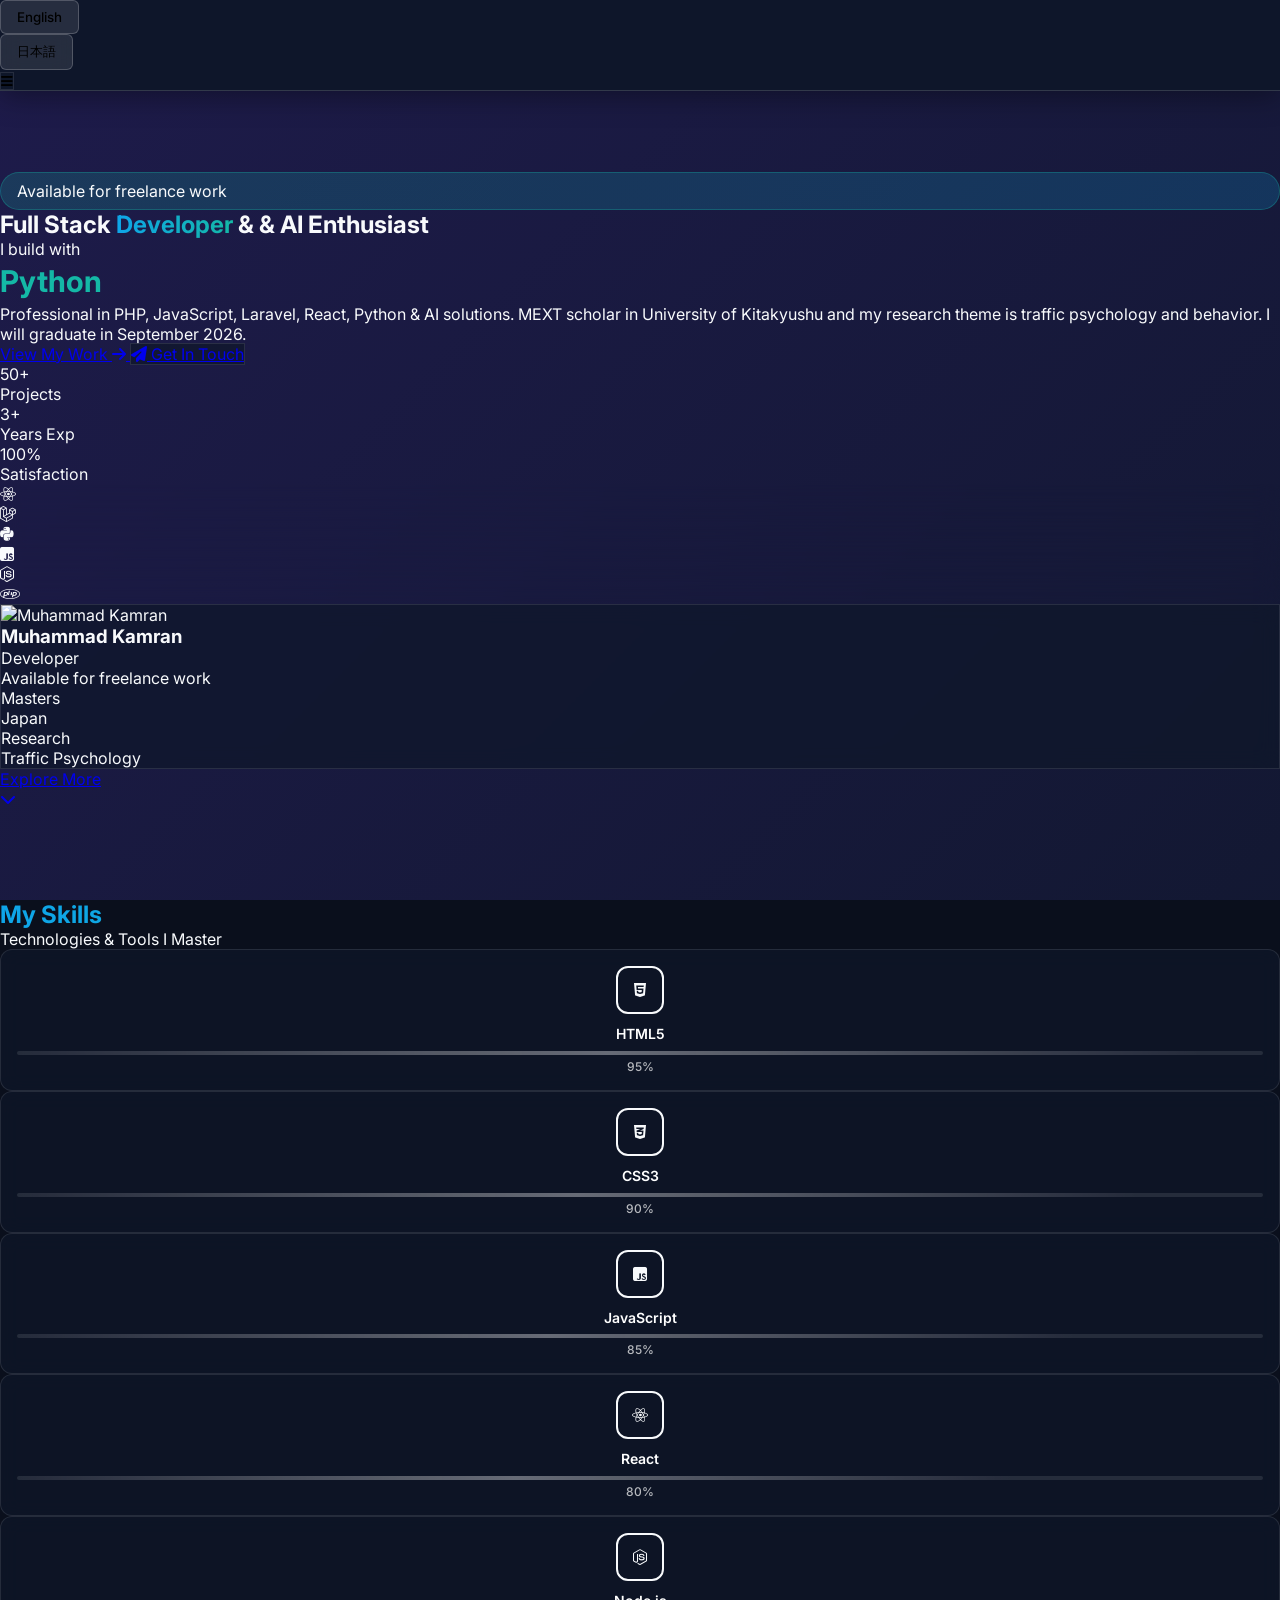
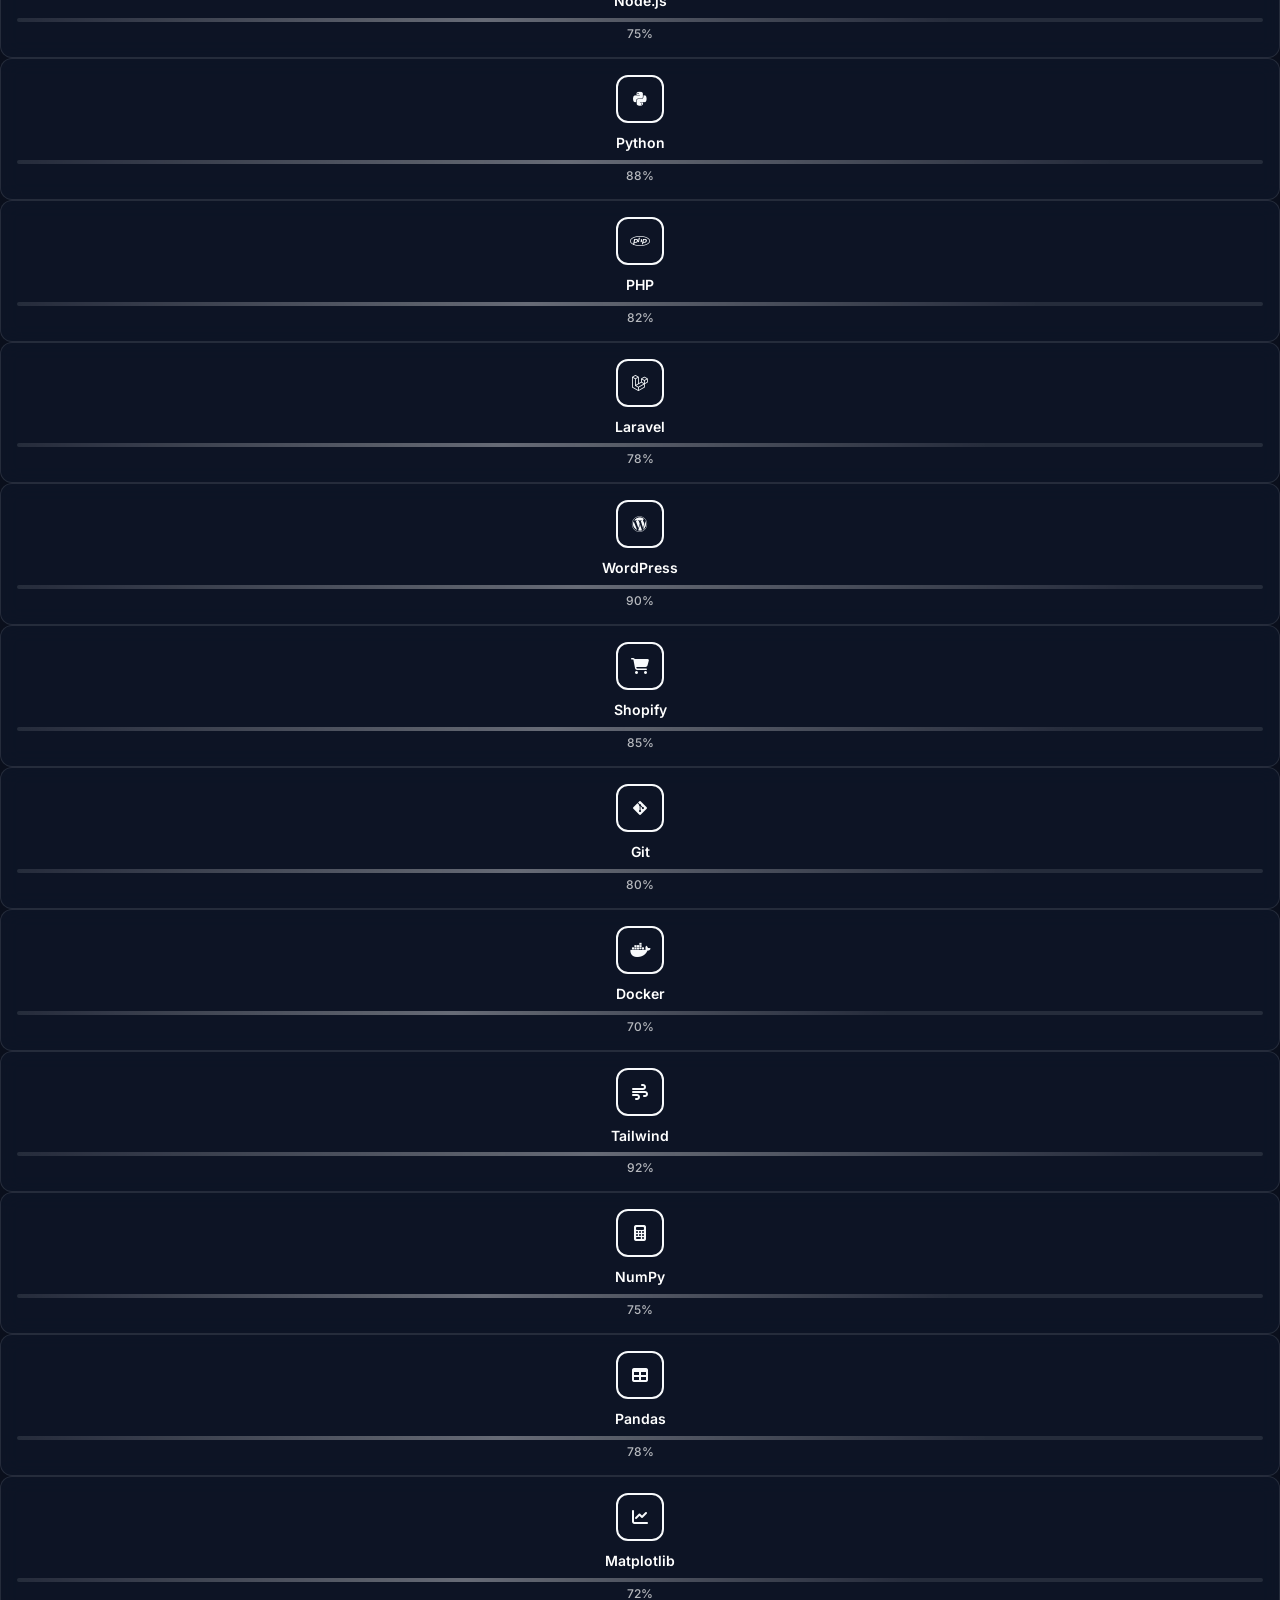
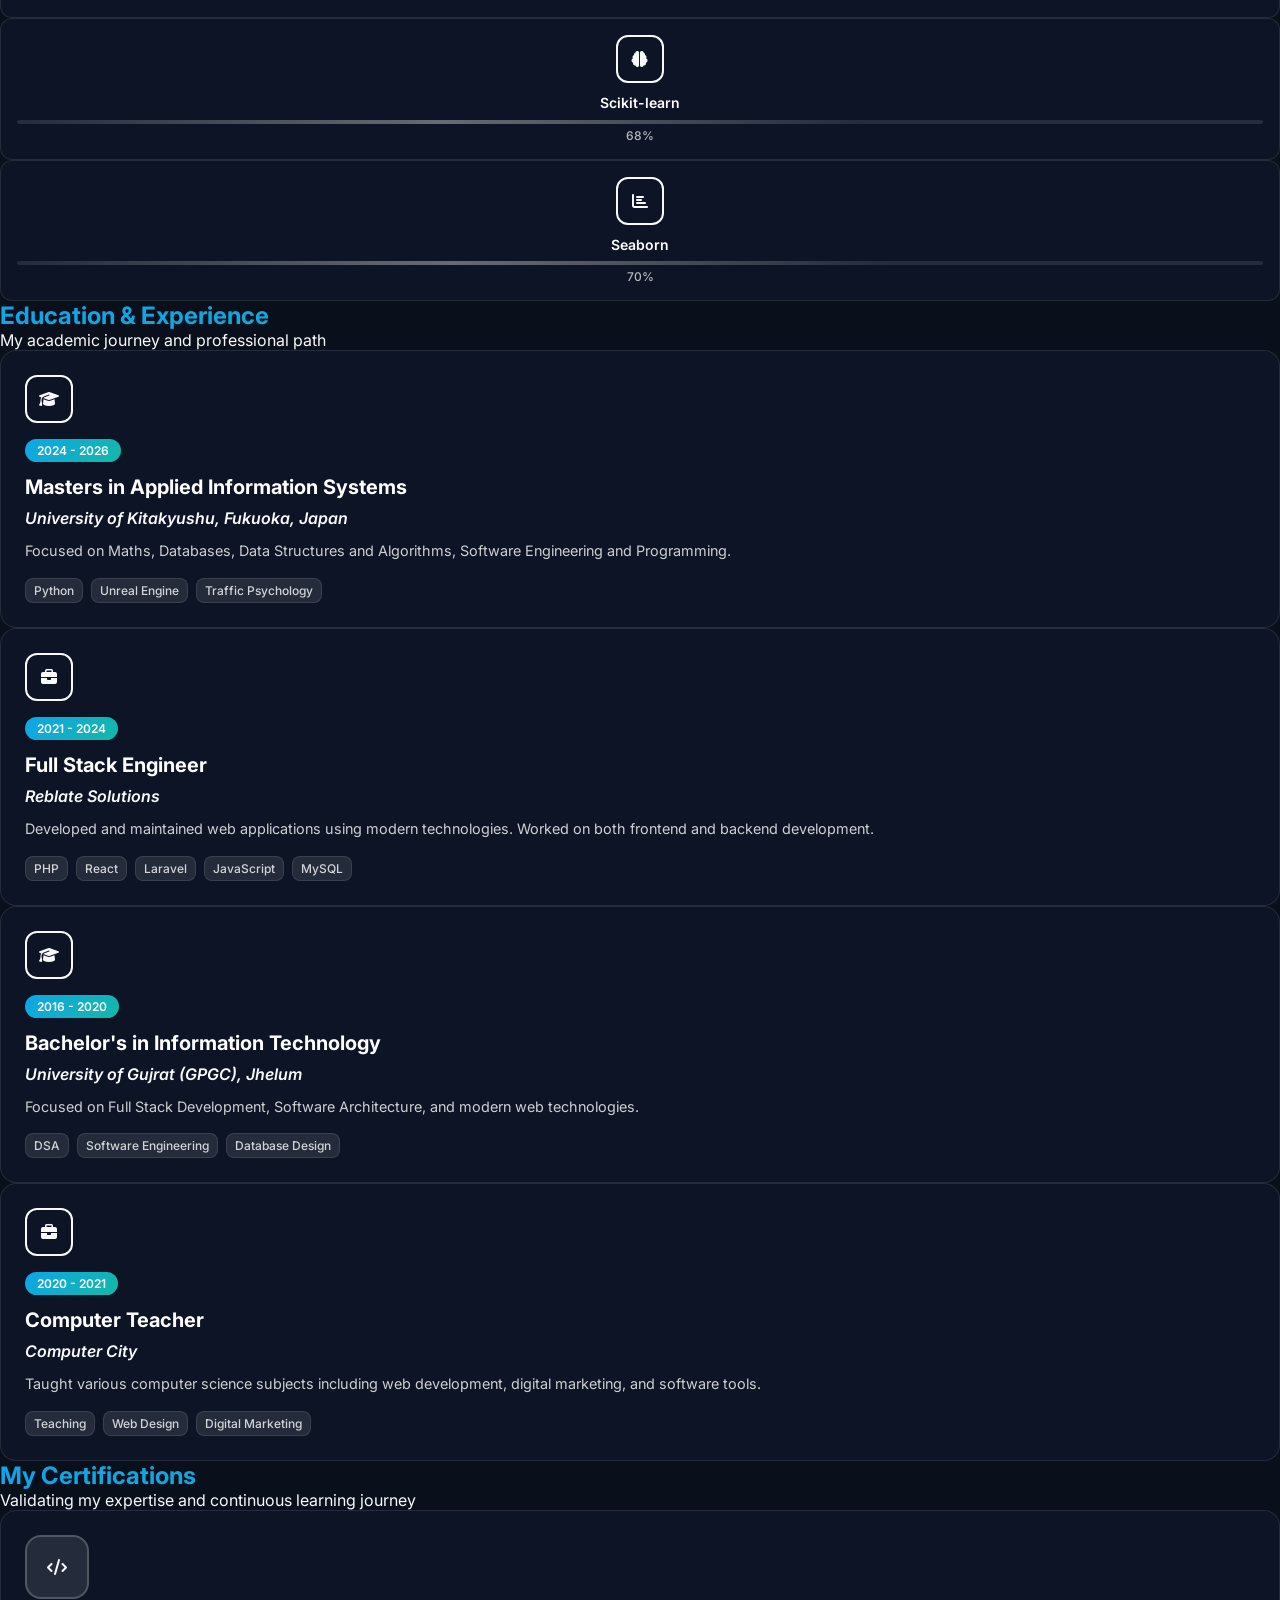
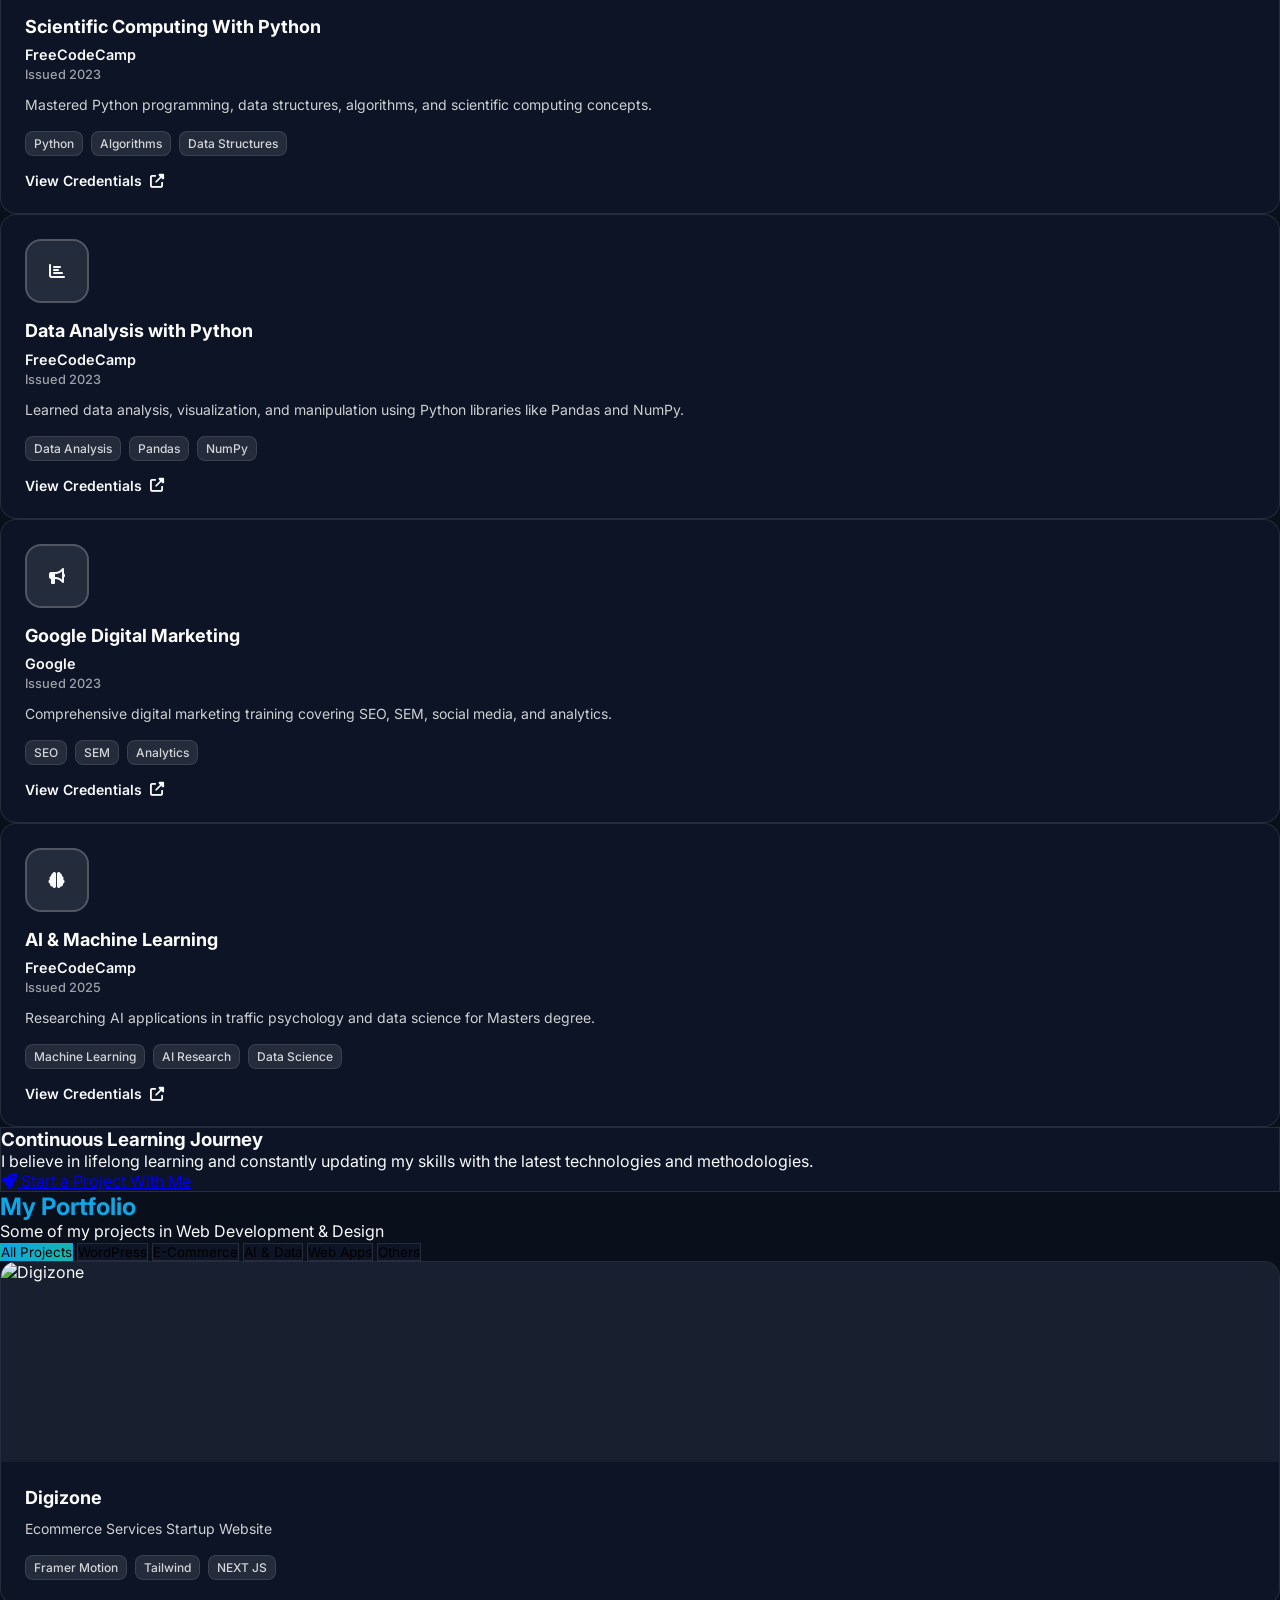
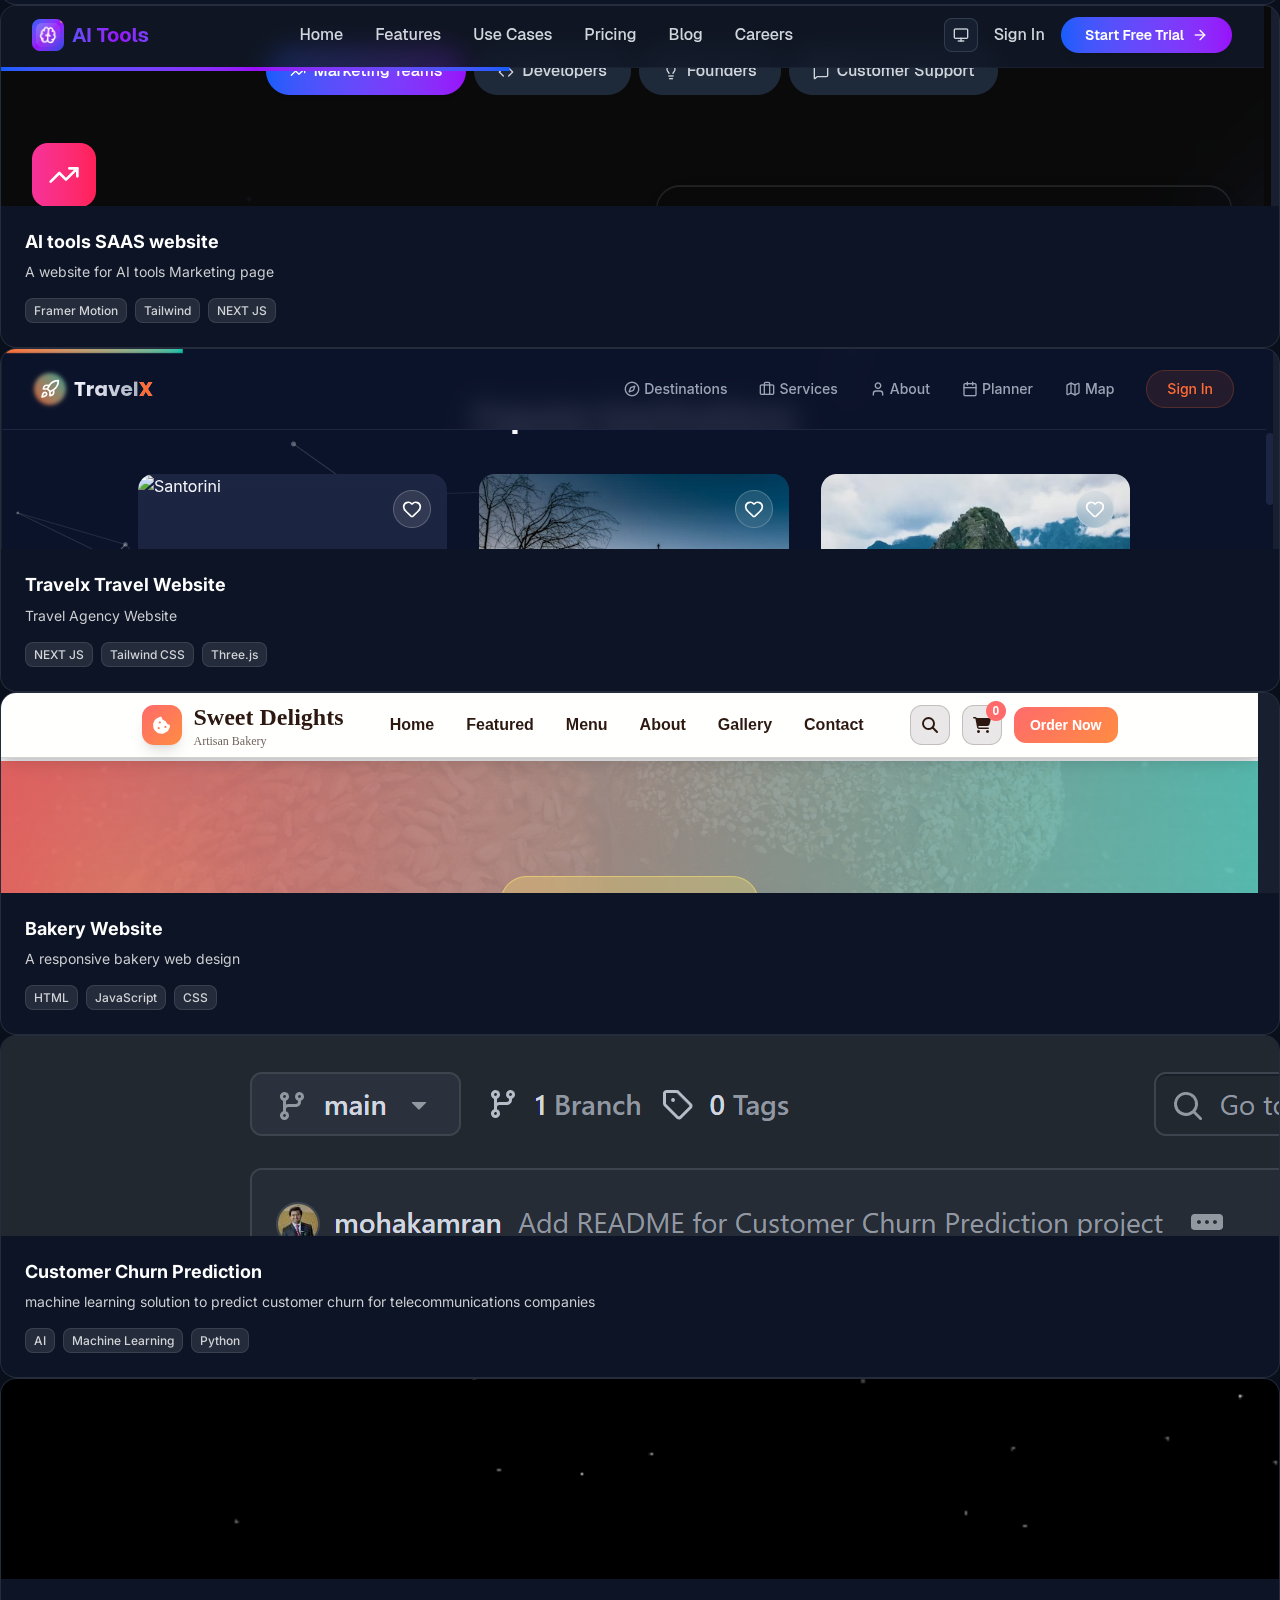
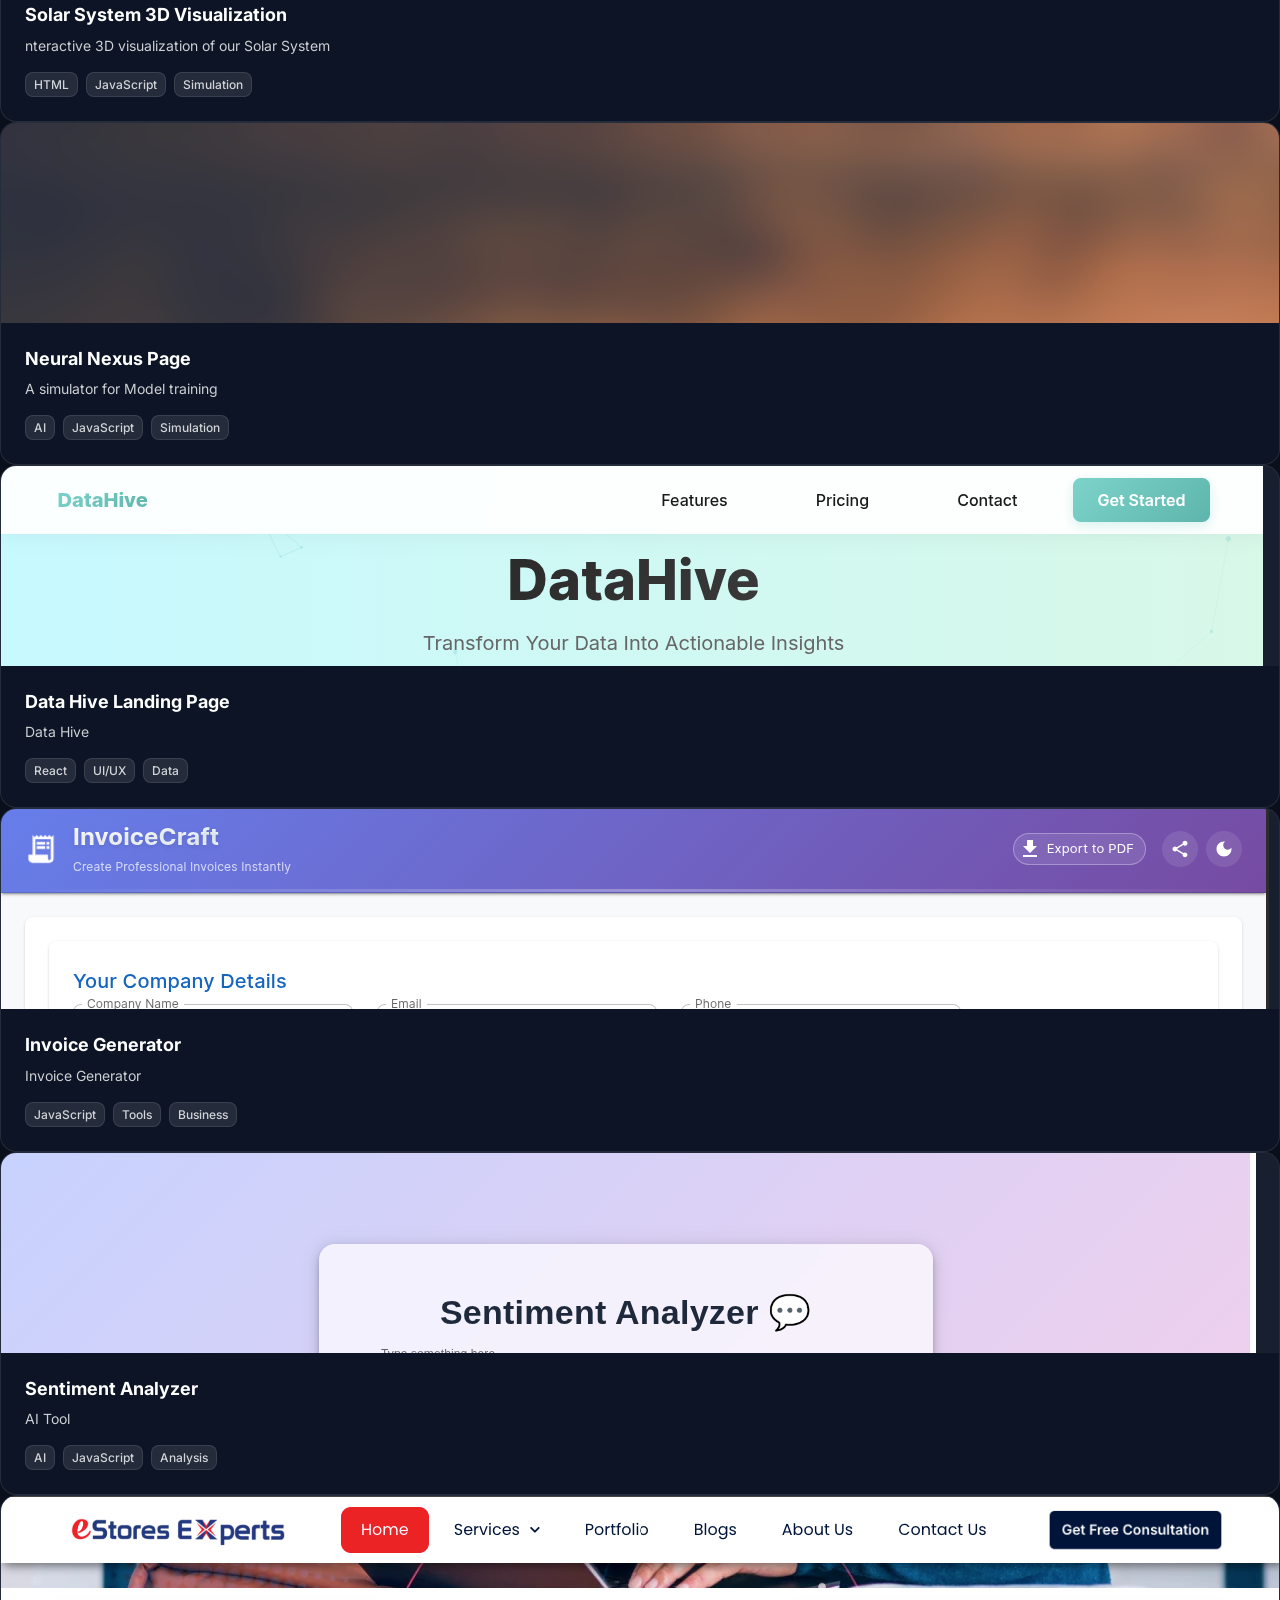
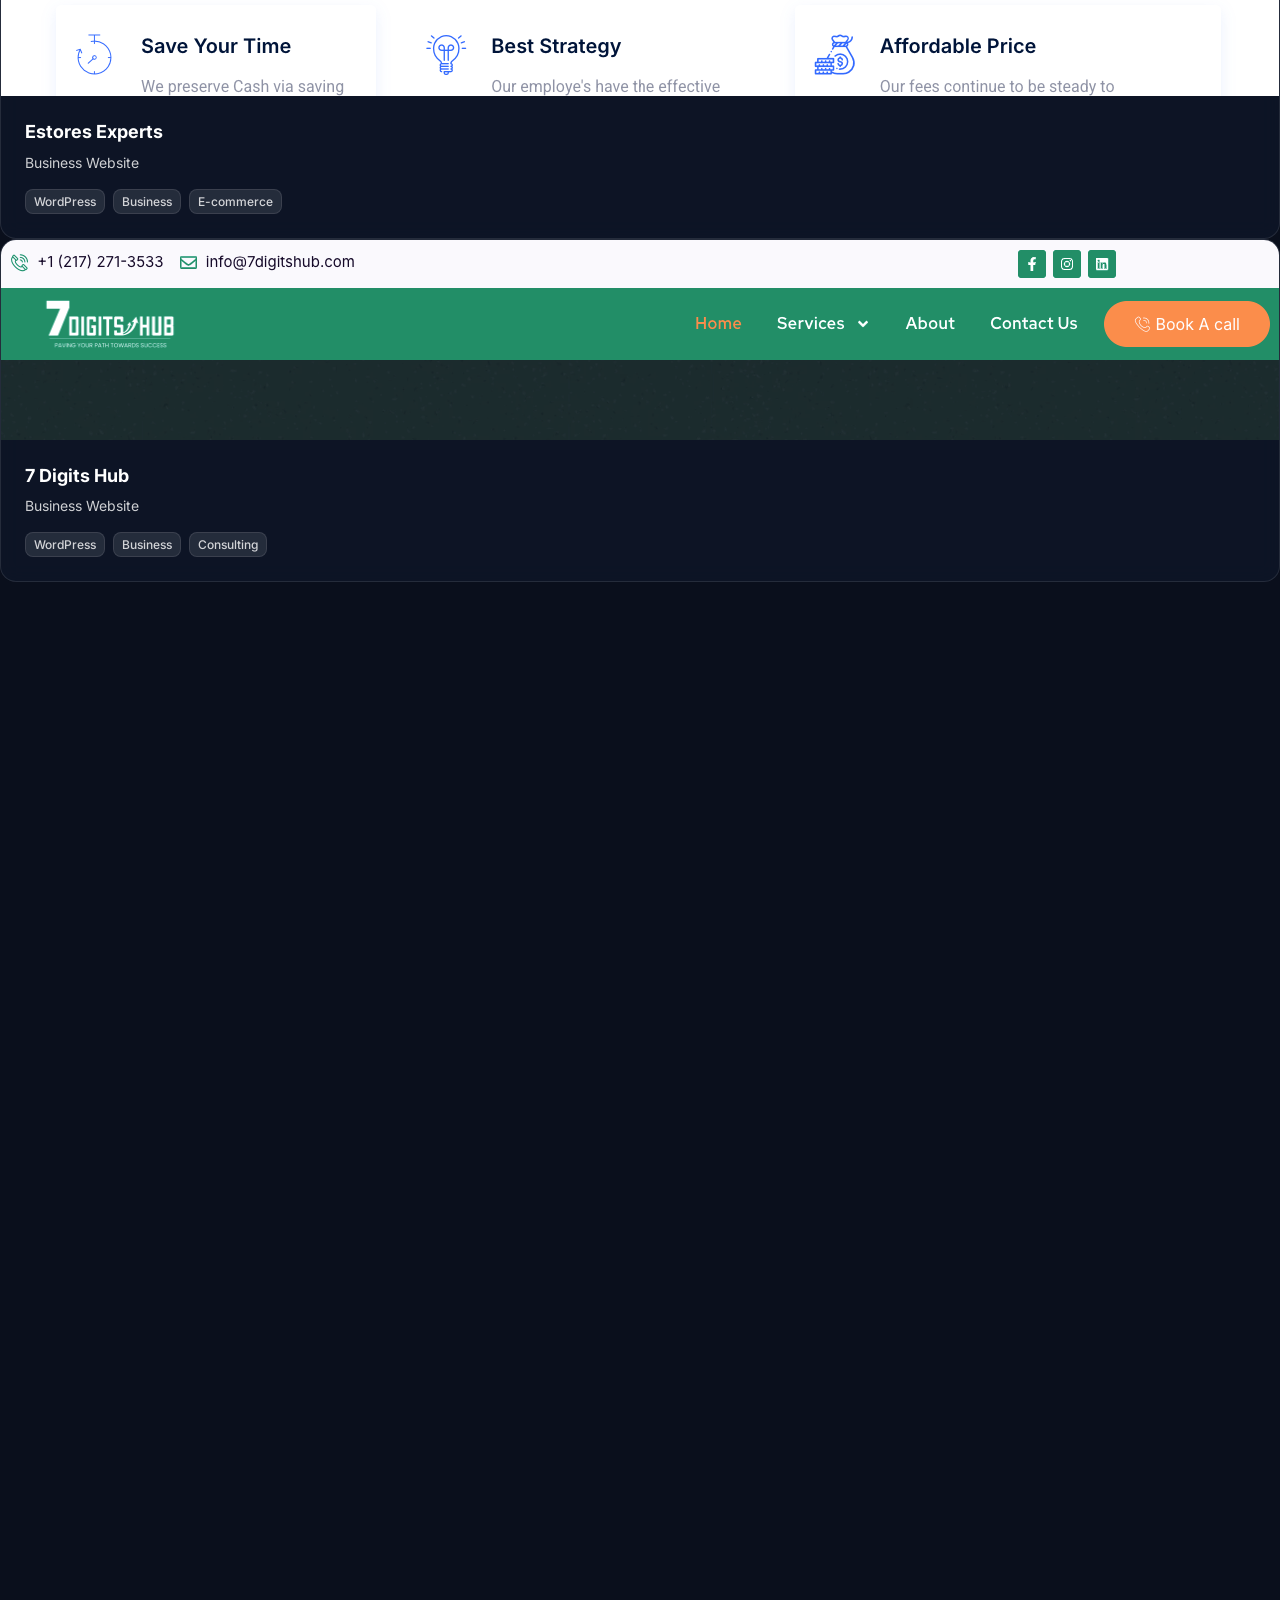
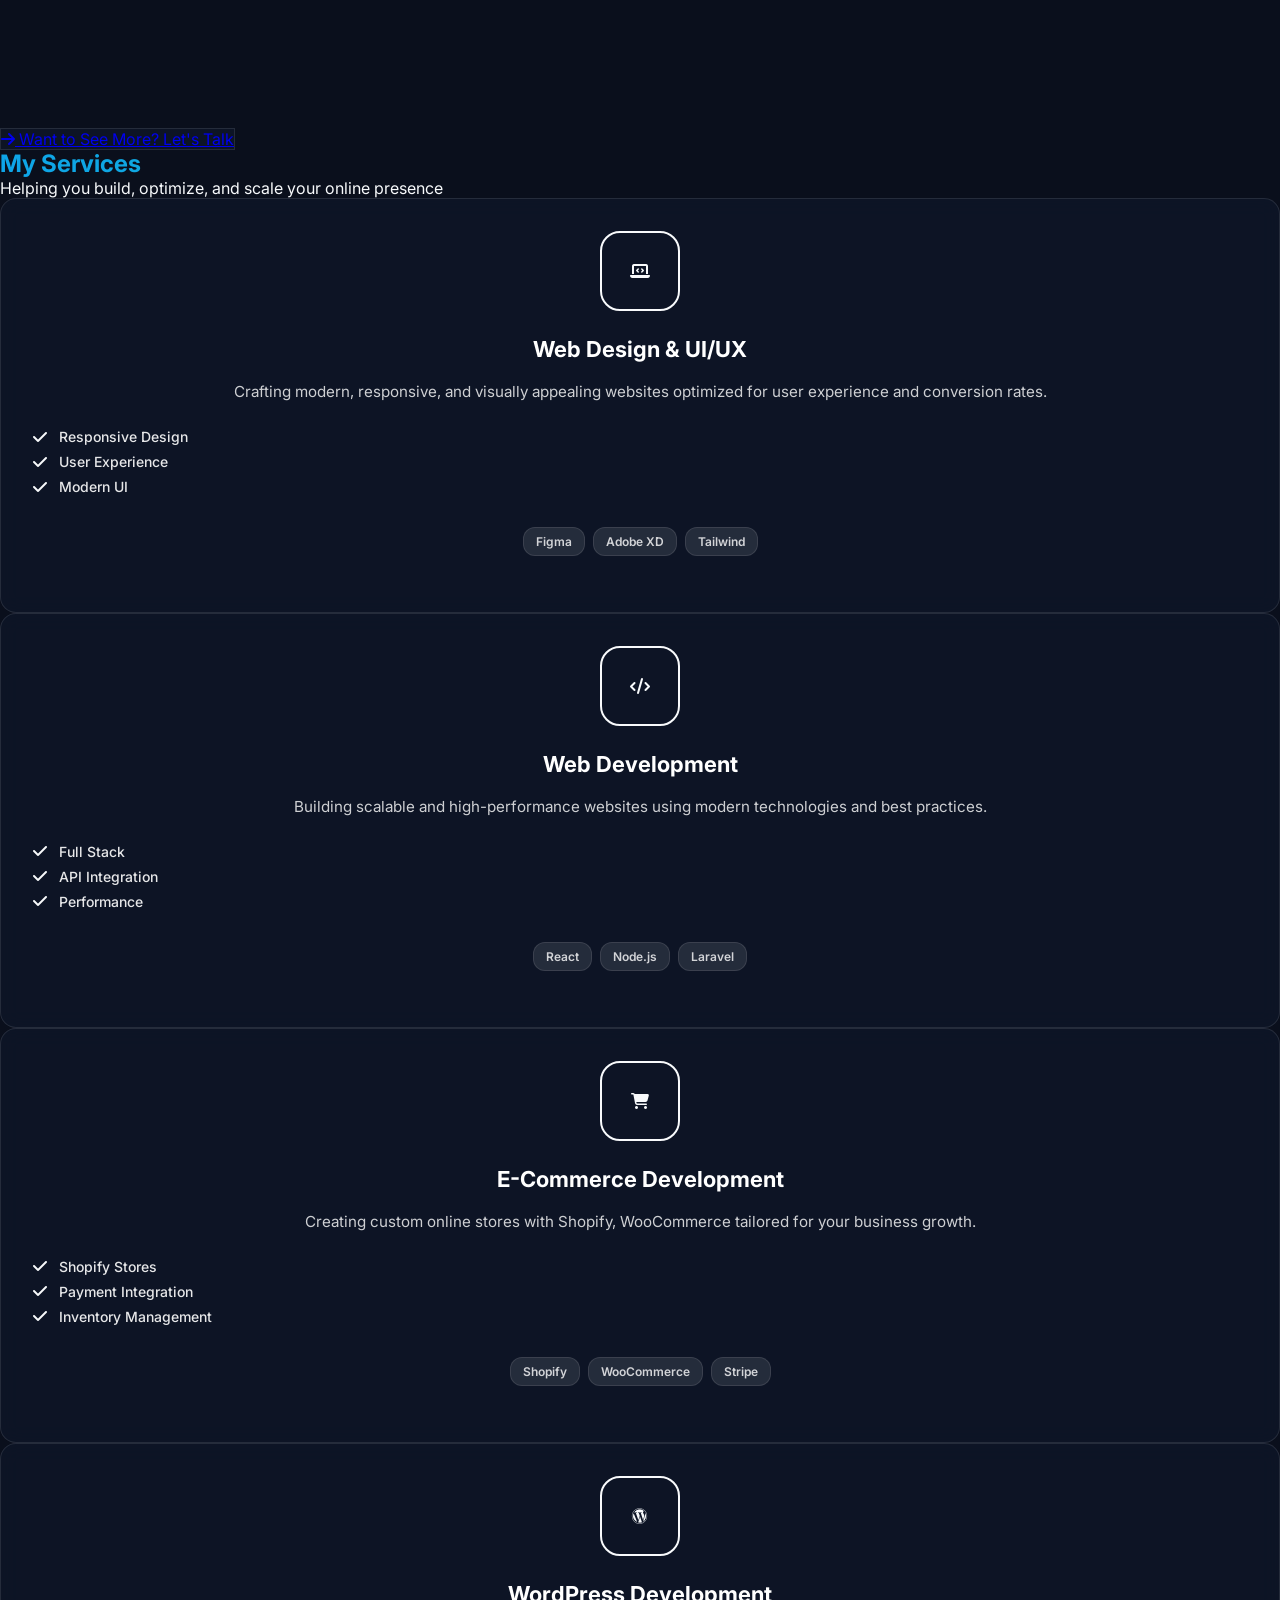
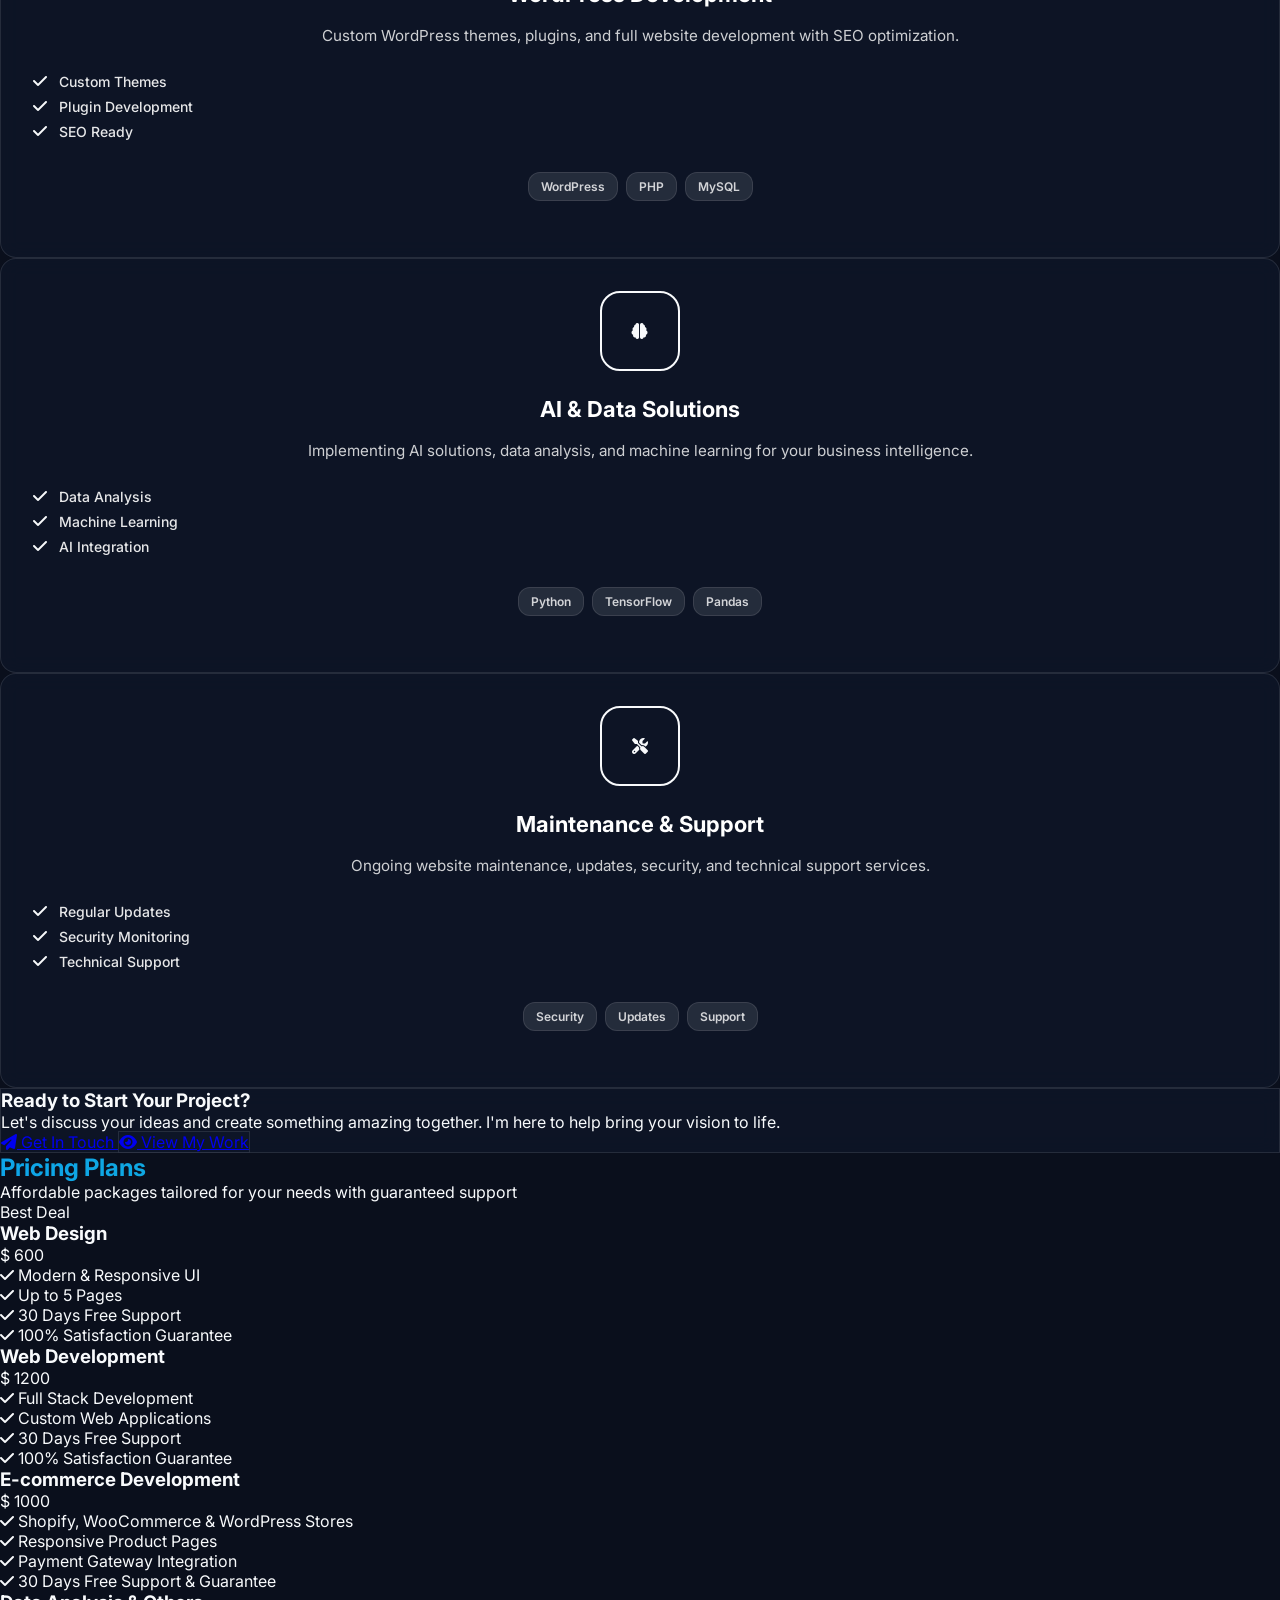
==== commit e6ea7292: "Merge branch 'main' of https://github.com/mohakamran/portfolio" ====
--- a/index.html
+++ b/index.html
@@ -143,13 +143,13 @@
                 <div class="lg:hidden flex items-center space-x-1">
                     <button id="lang-en-mobile"
                         class="lang-btn glass text-gray-300 px-3 py-1 rounded text-sm font-medium hover:text-white flex items-center gap-1">
-                        <span class="fi fi-us fis"></span>
-                        <span data-i18n="lang-en">EN</span>
+                        <!-- <span class="fi fi-us fis"></span> -->
+                        <span data-i18n="lang-en">English</span>
                     </button>
                     <button id="lang-jp-mobile"
                         class="lang-btn glass text-gray-300 px-3 py-1 rounded text-sm font-medium hover:text-white flex items-center gap-1">
-                        <span class="fi fi-jp fis"></span>
-                        <span data-i18n="lang-jp">JP</span>
+                        <!-- <span class="fi fi-jp fis"></span> -->
+                        <span data-i18n="lang-jp">日本語</span>
                     </button>
                 </div>
 
@@ -203,12 +203,12 @@
                     <div class="hidden lg:flex items-center space-x-2">
                         <button id="lang-en"
                             class="lang-btn bg-gray-800 text-gray-300 px-4 py-2 rounded-lg font-medium border border-gray-600 hover:text-white hover:border-gray-500 flex items-center gap-2">
-                            <span class="fi fi-us fis"></span>
-                            <span data-i18n="lang-en">EN</span>
+                            <!-- <span class="fi fi-us fis"></span> -->
+                            <span data-i18n="lang-en">English</span>
                         </button>
                         <button id="lang-jp"
                             class="lang-btn bg-gray-800 text-gray-300 px-4 py-2 rounded-lg font-medium border border-gray-600 hover:text-white hover:border-gray-500 flex items-center gap-2">
-                            <span class="fi fi-jp fis"></span>
+                            <!-- <span class="fi fi-jp fis"></span> -->
                             <span data-i18n="lang-jp">日本語</span>
                         </button>
                     </div>
@@ -2894,4 +2894,4 @@
     <script src="js/main.js"></script>
 </body>
 
-</html>+</html>
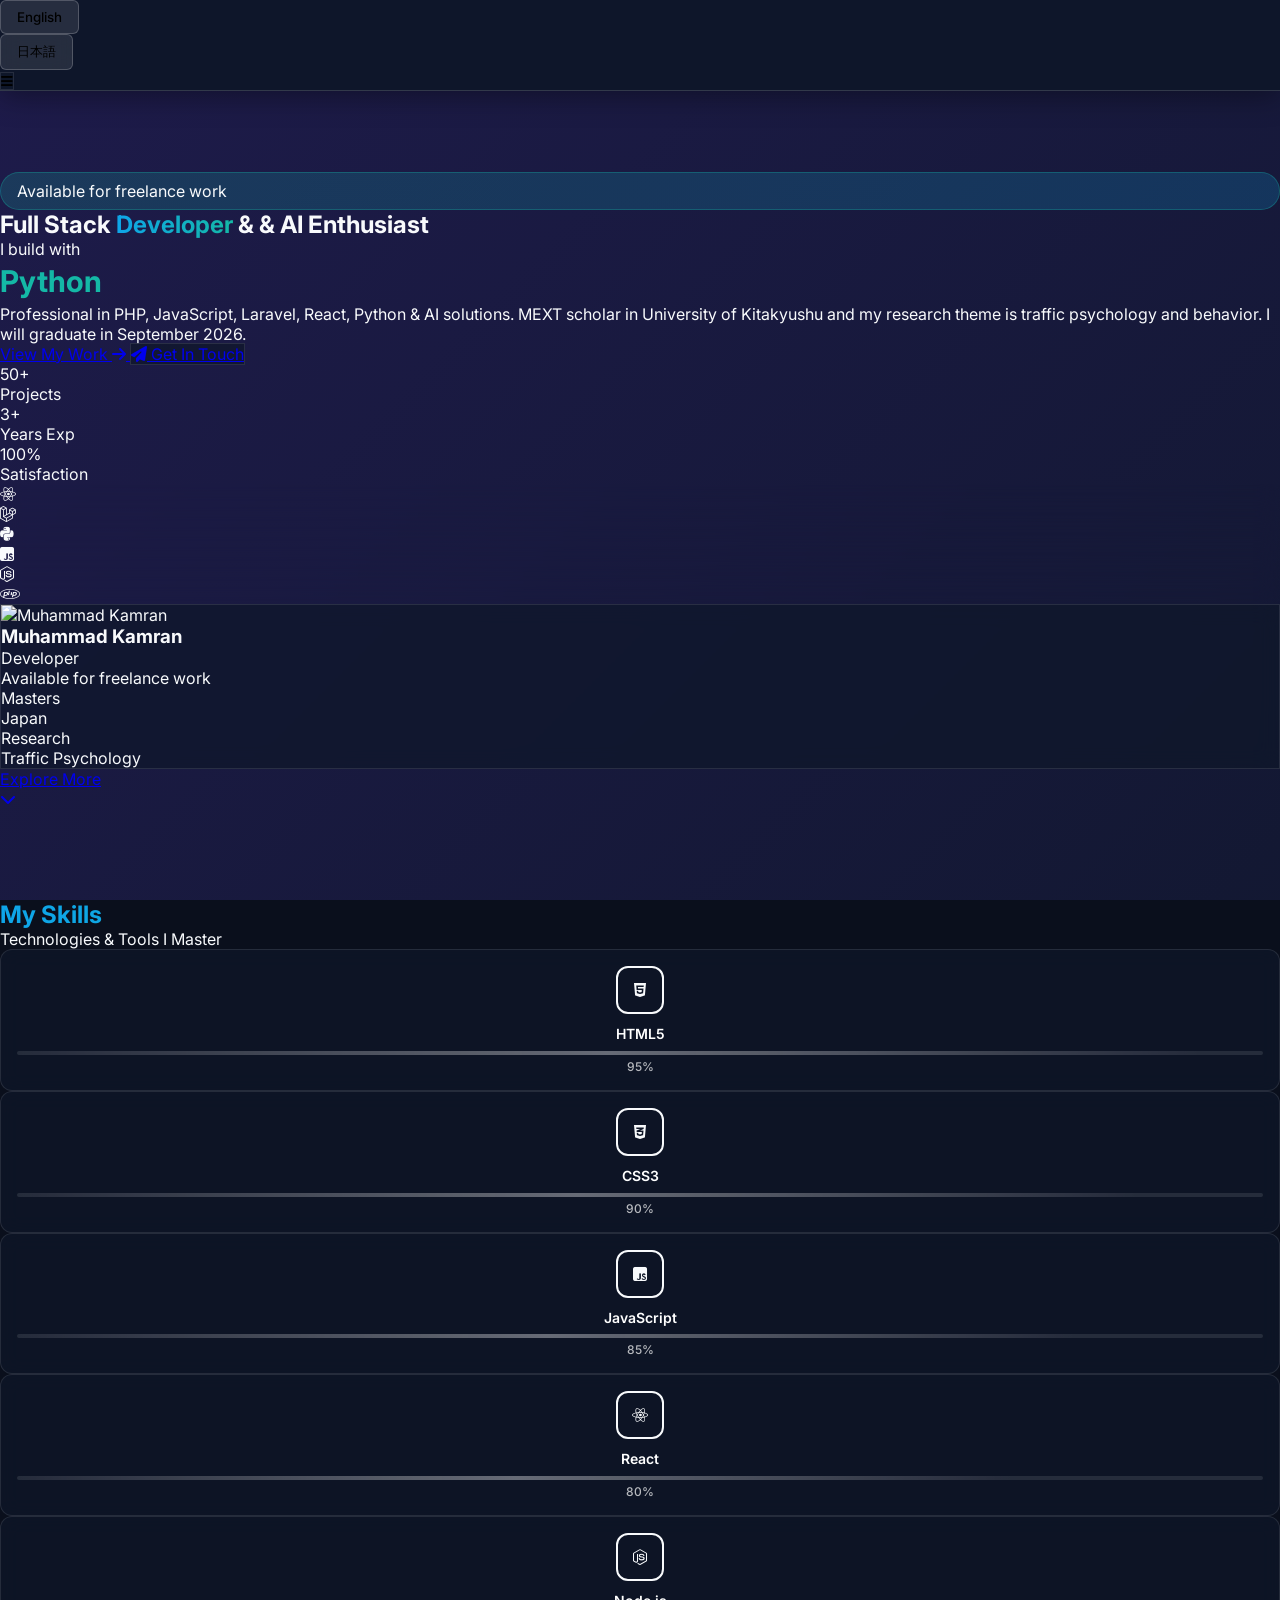
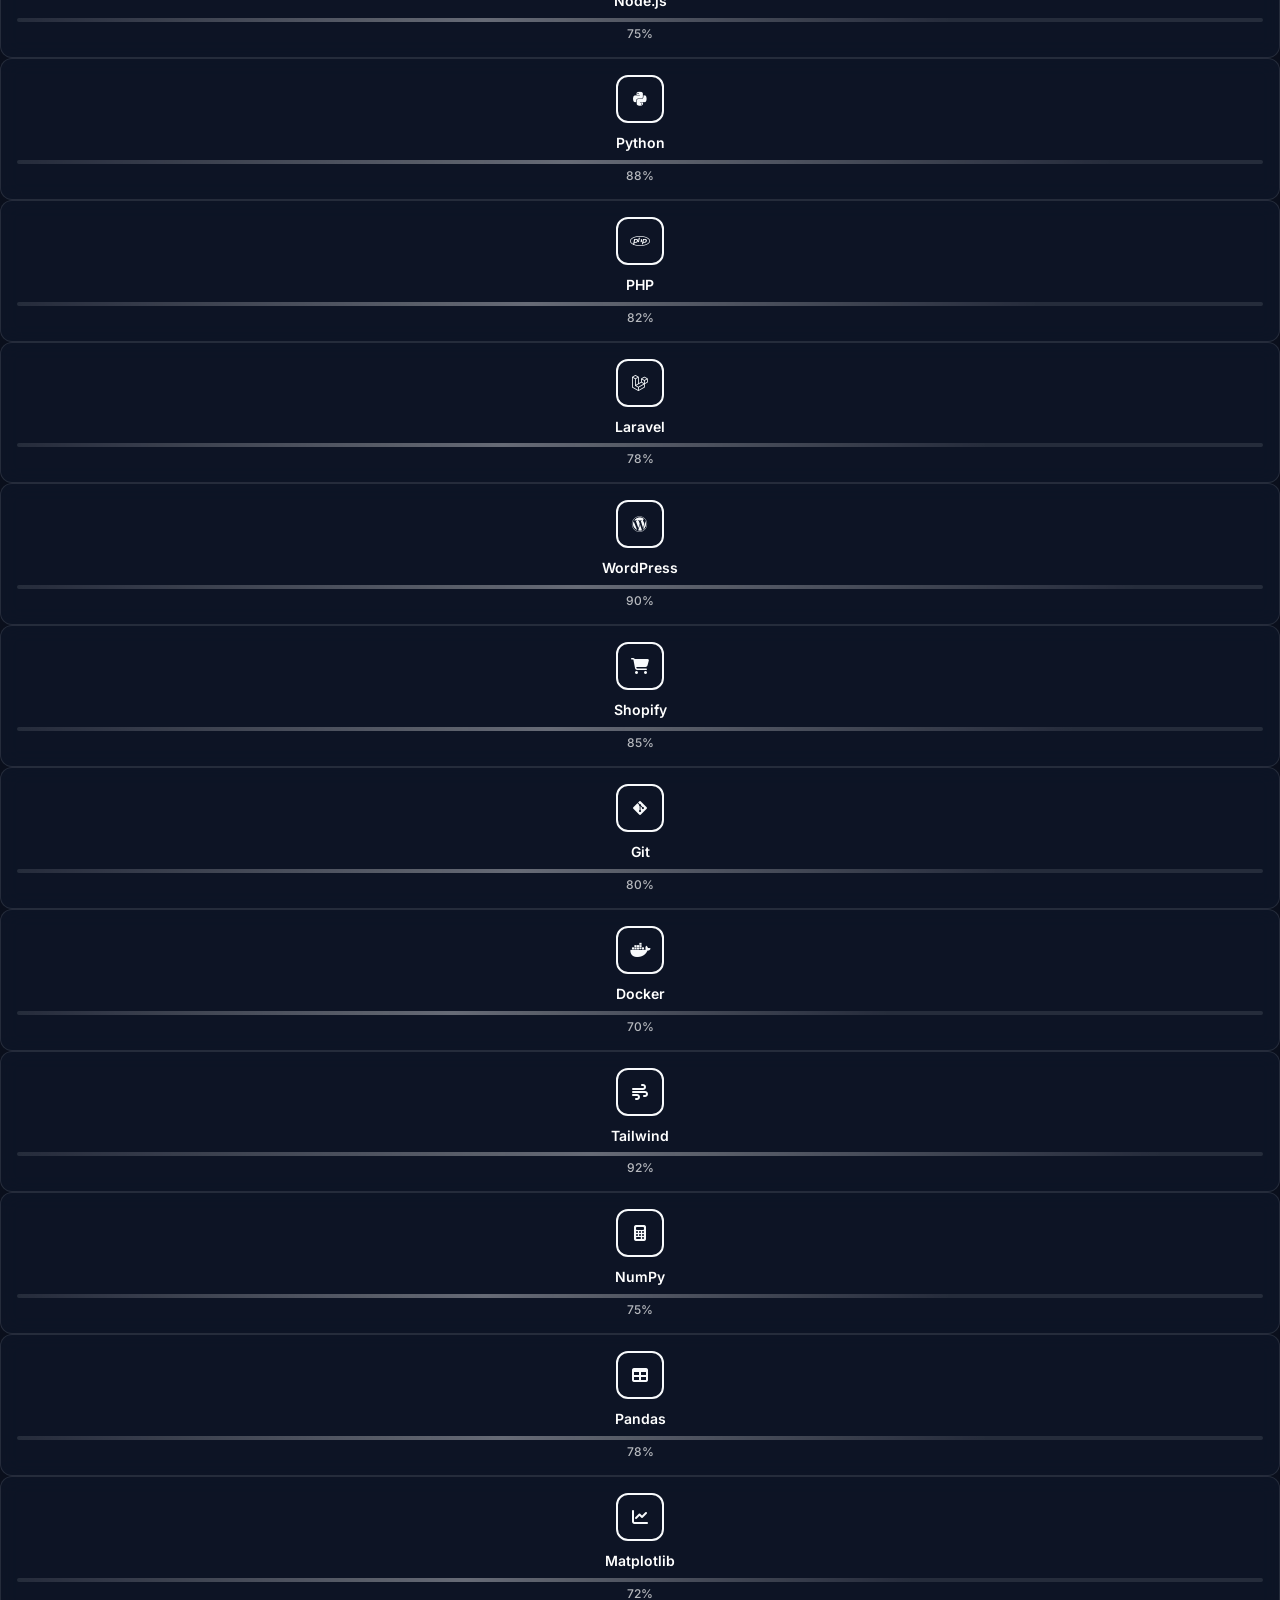
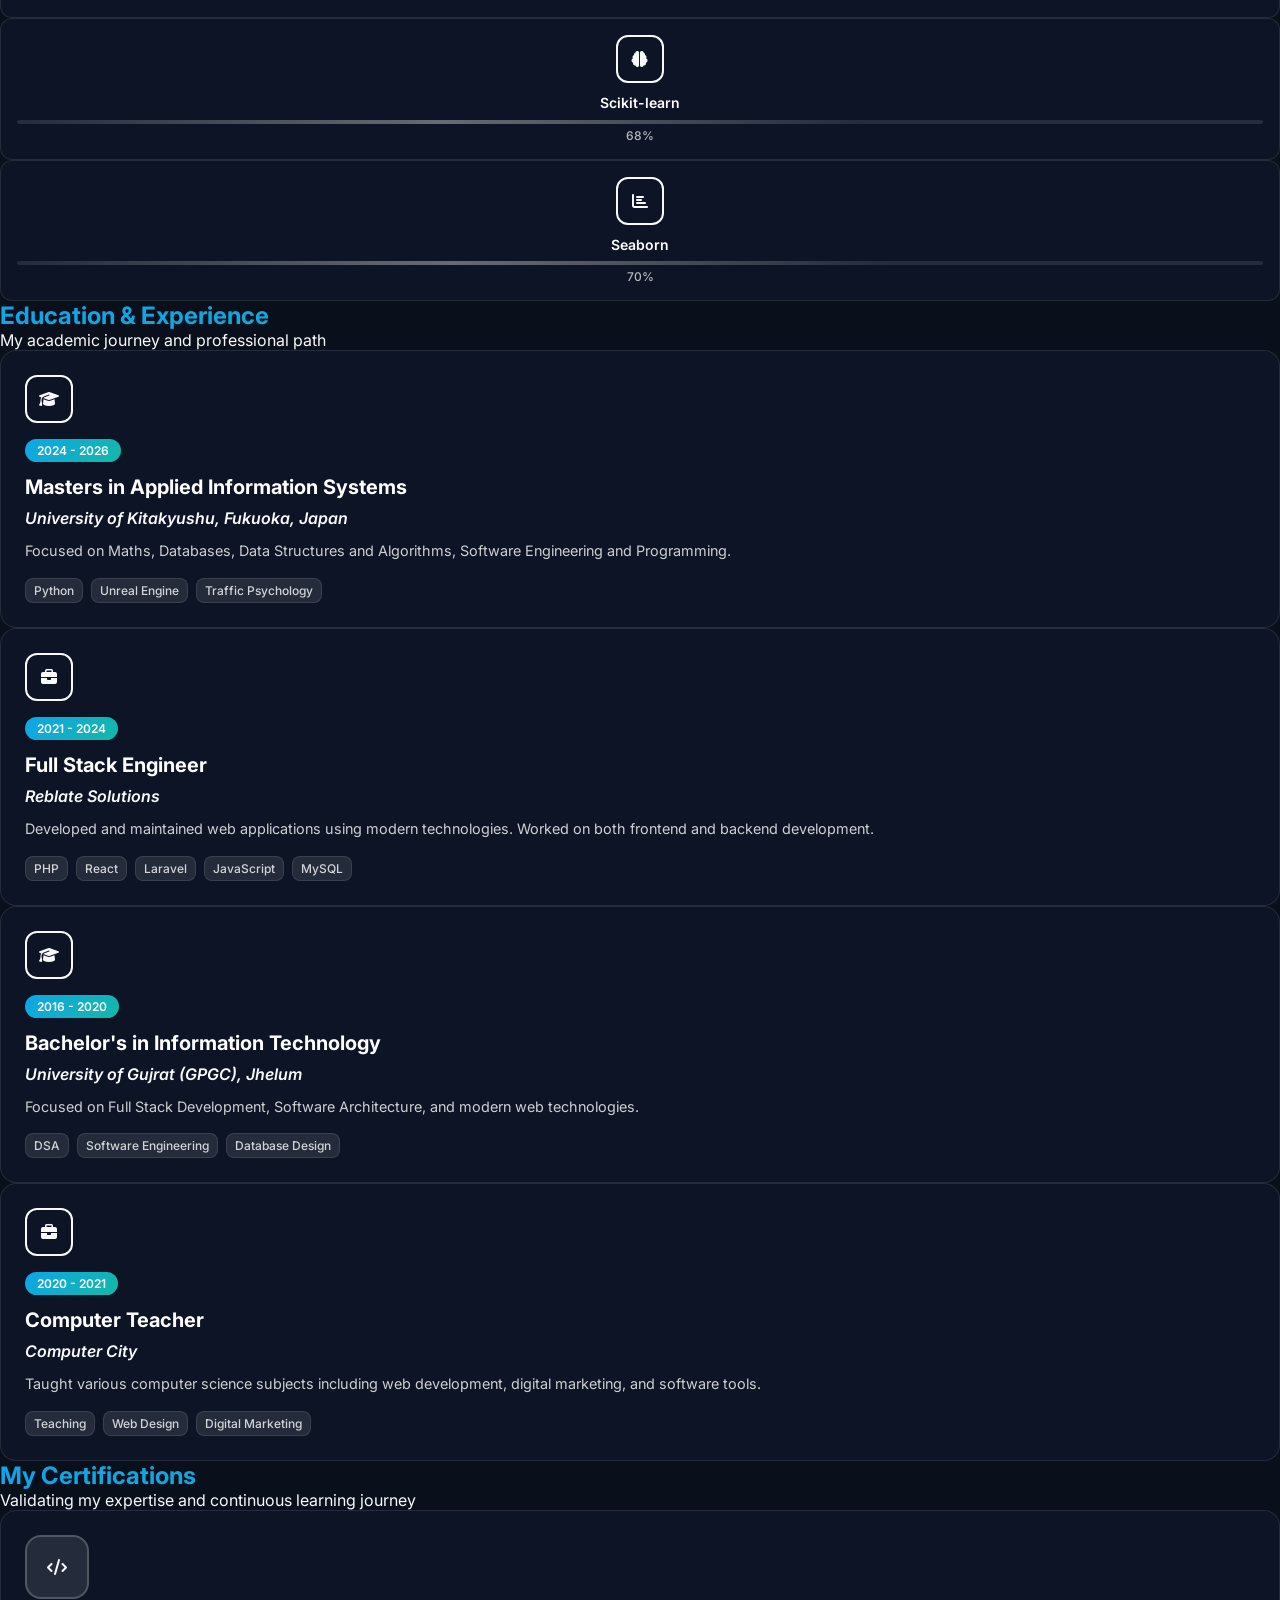
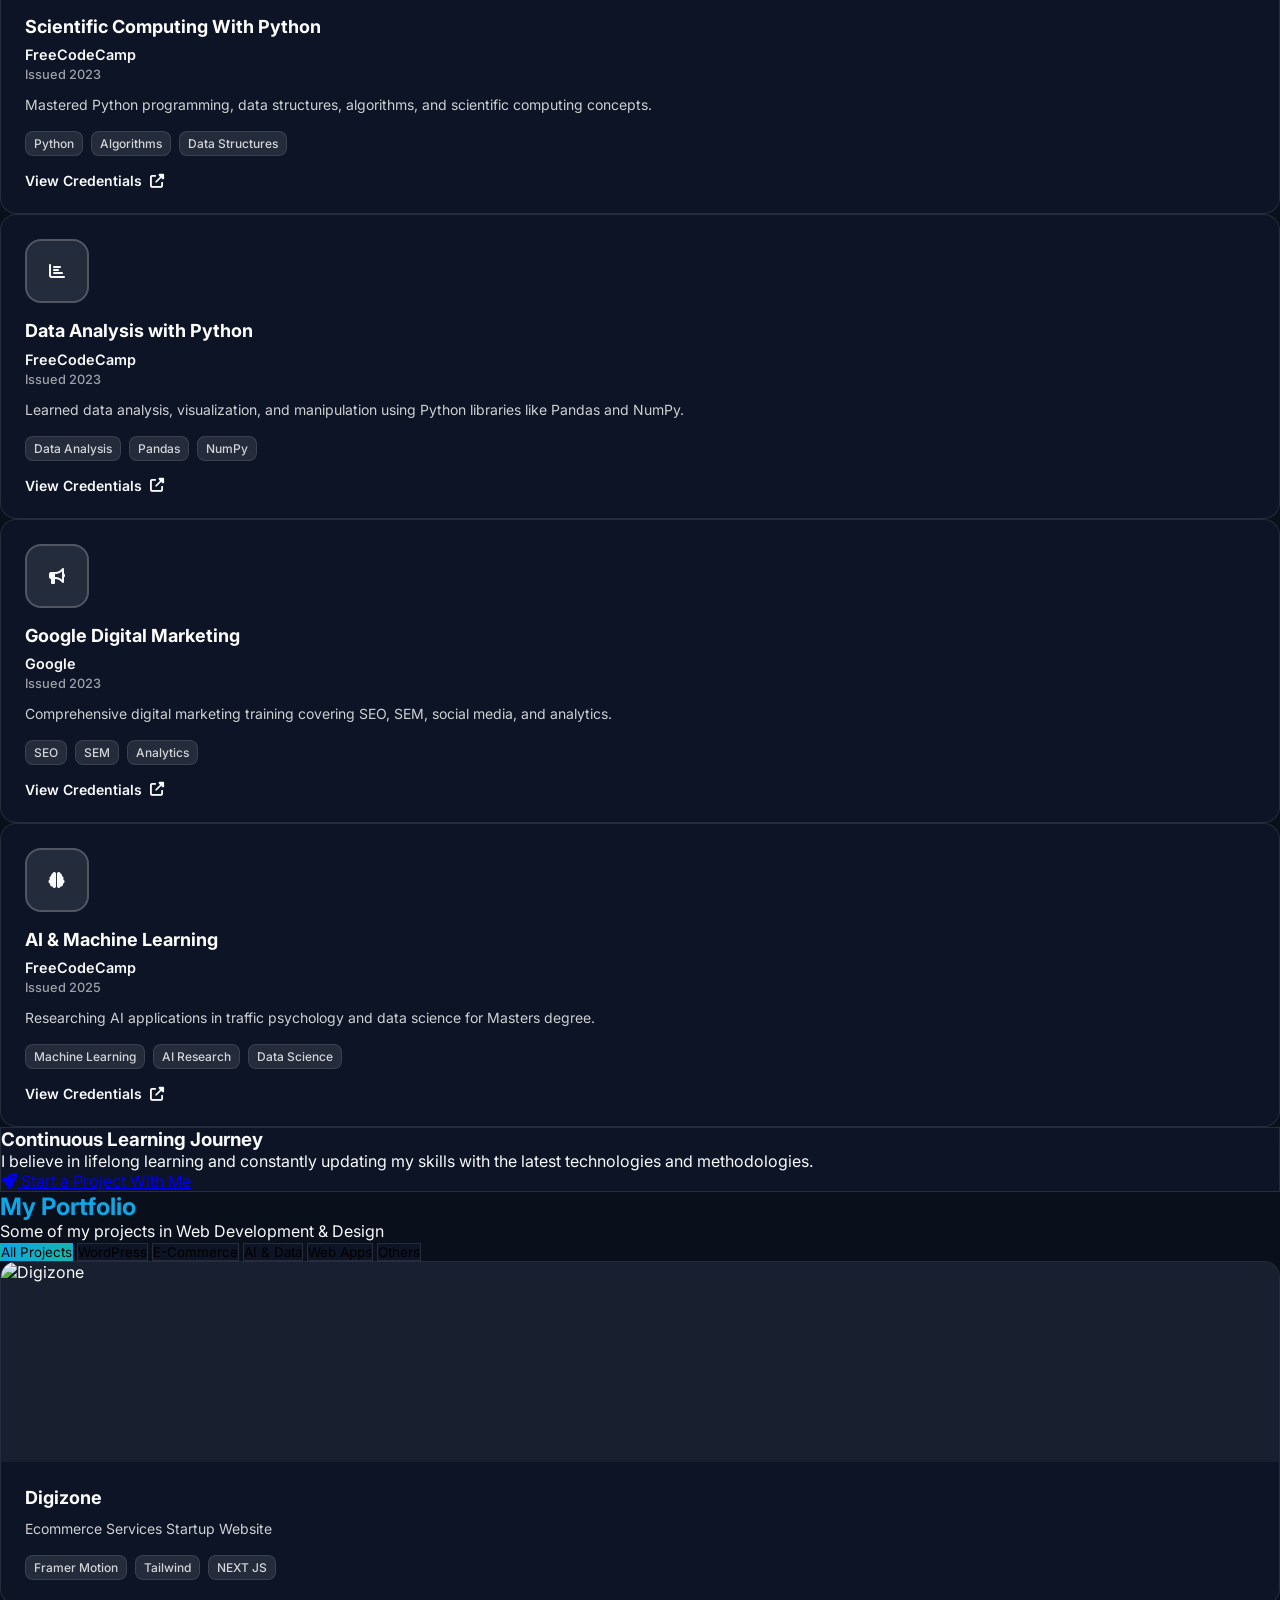
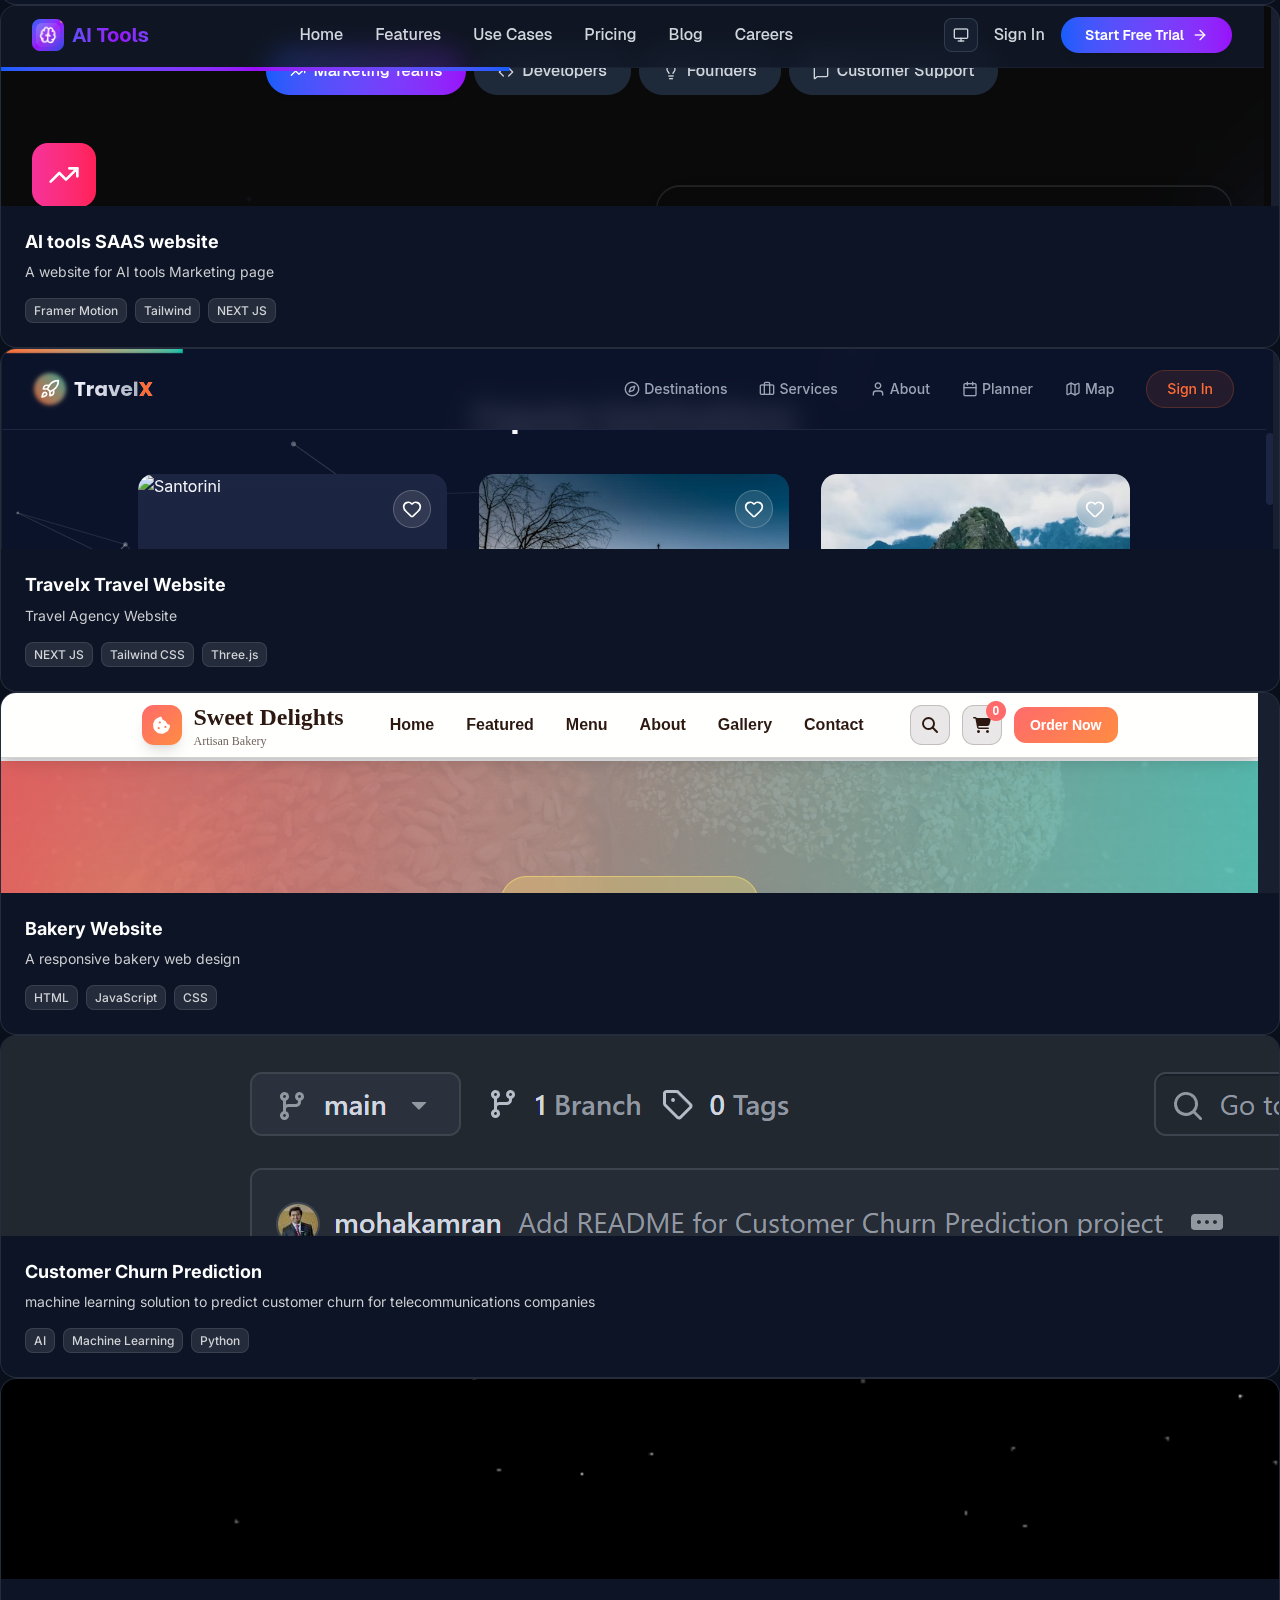
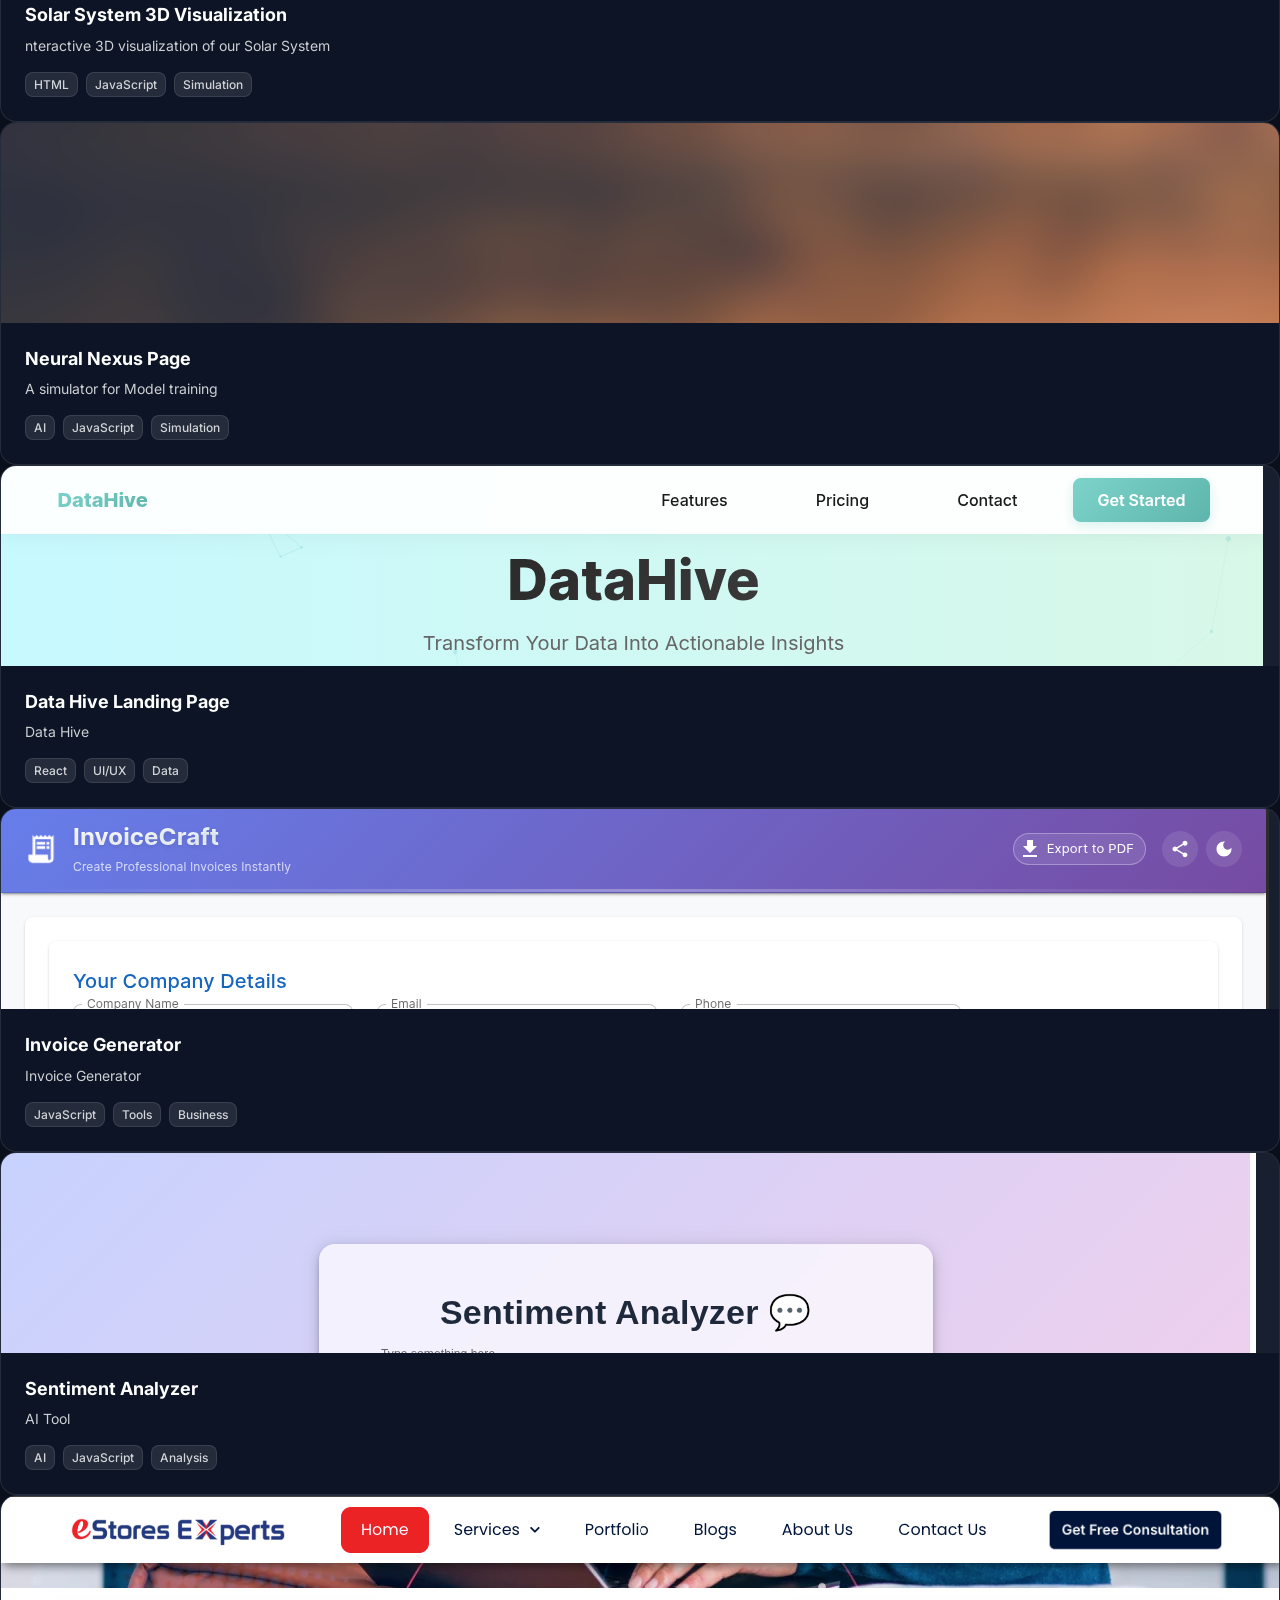
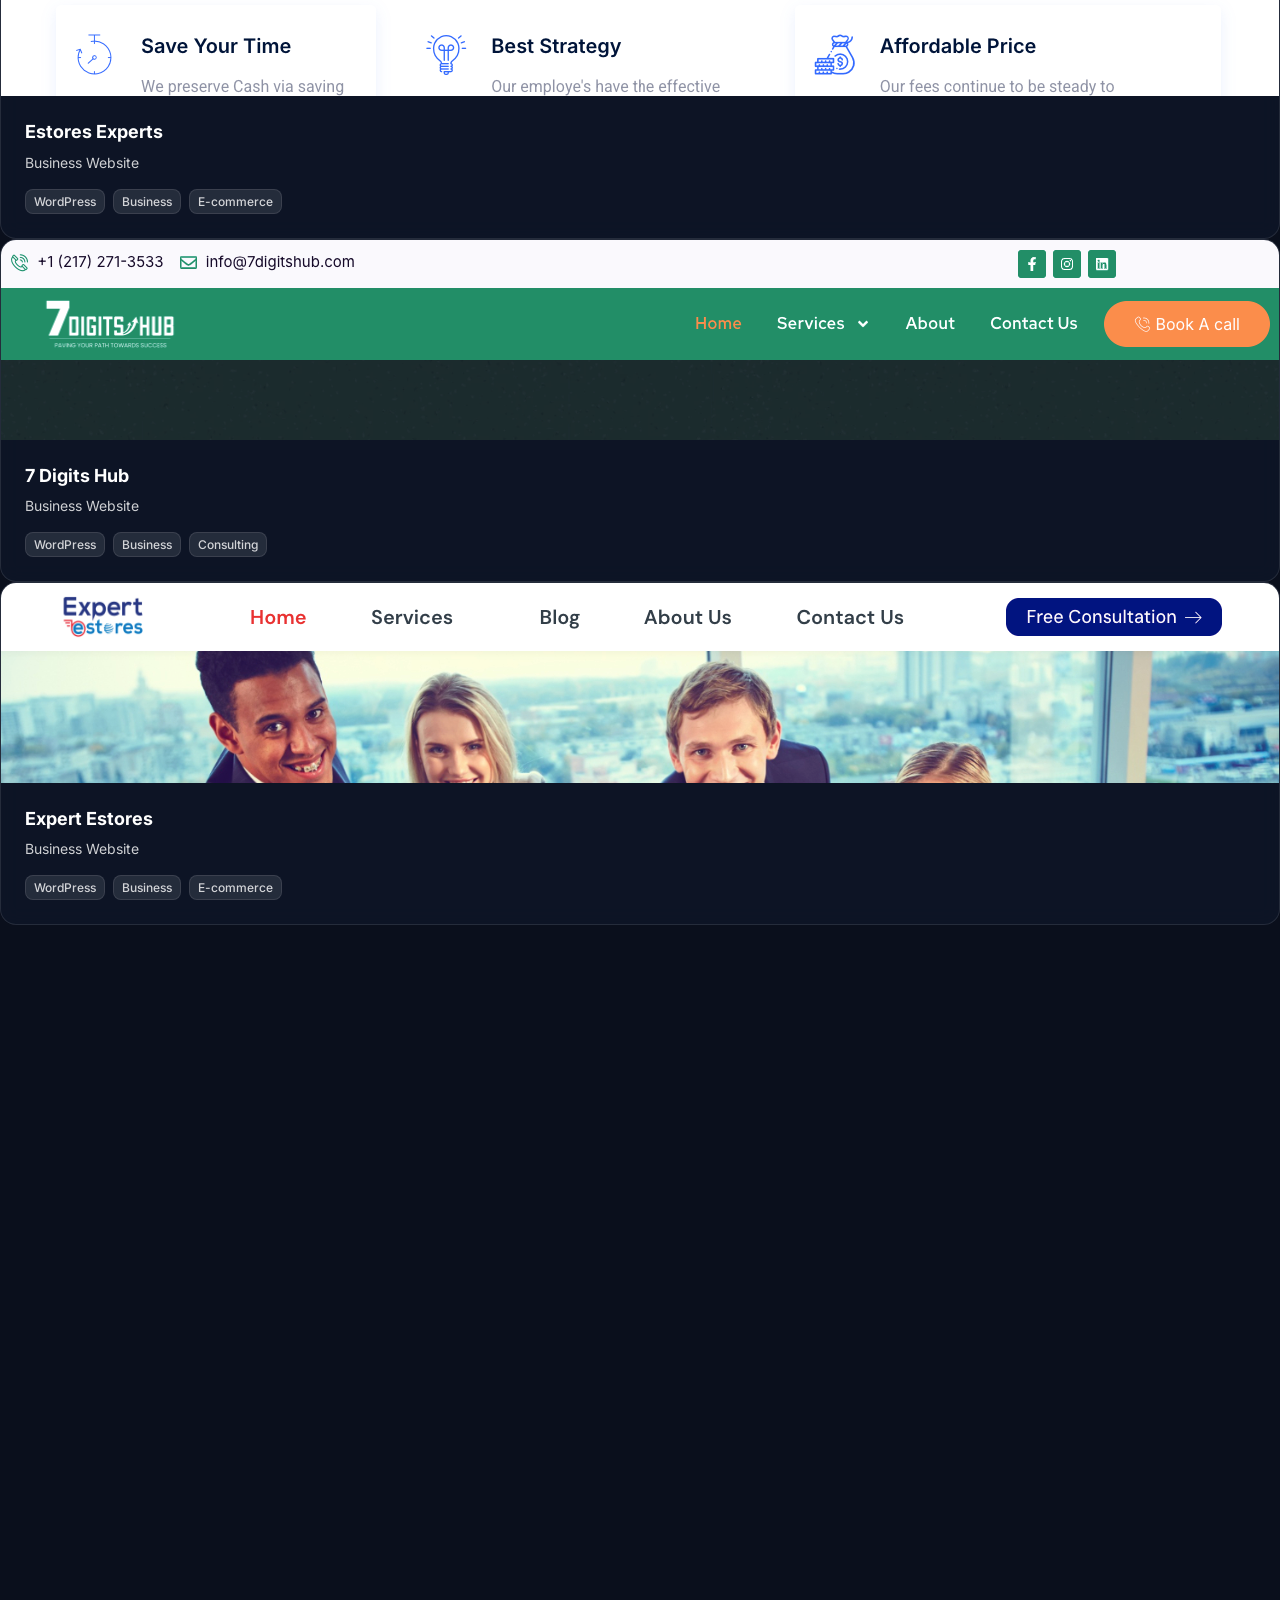
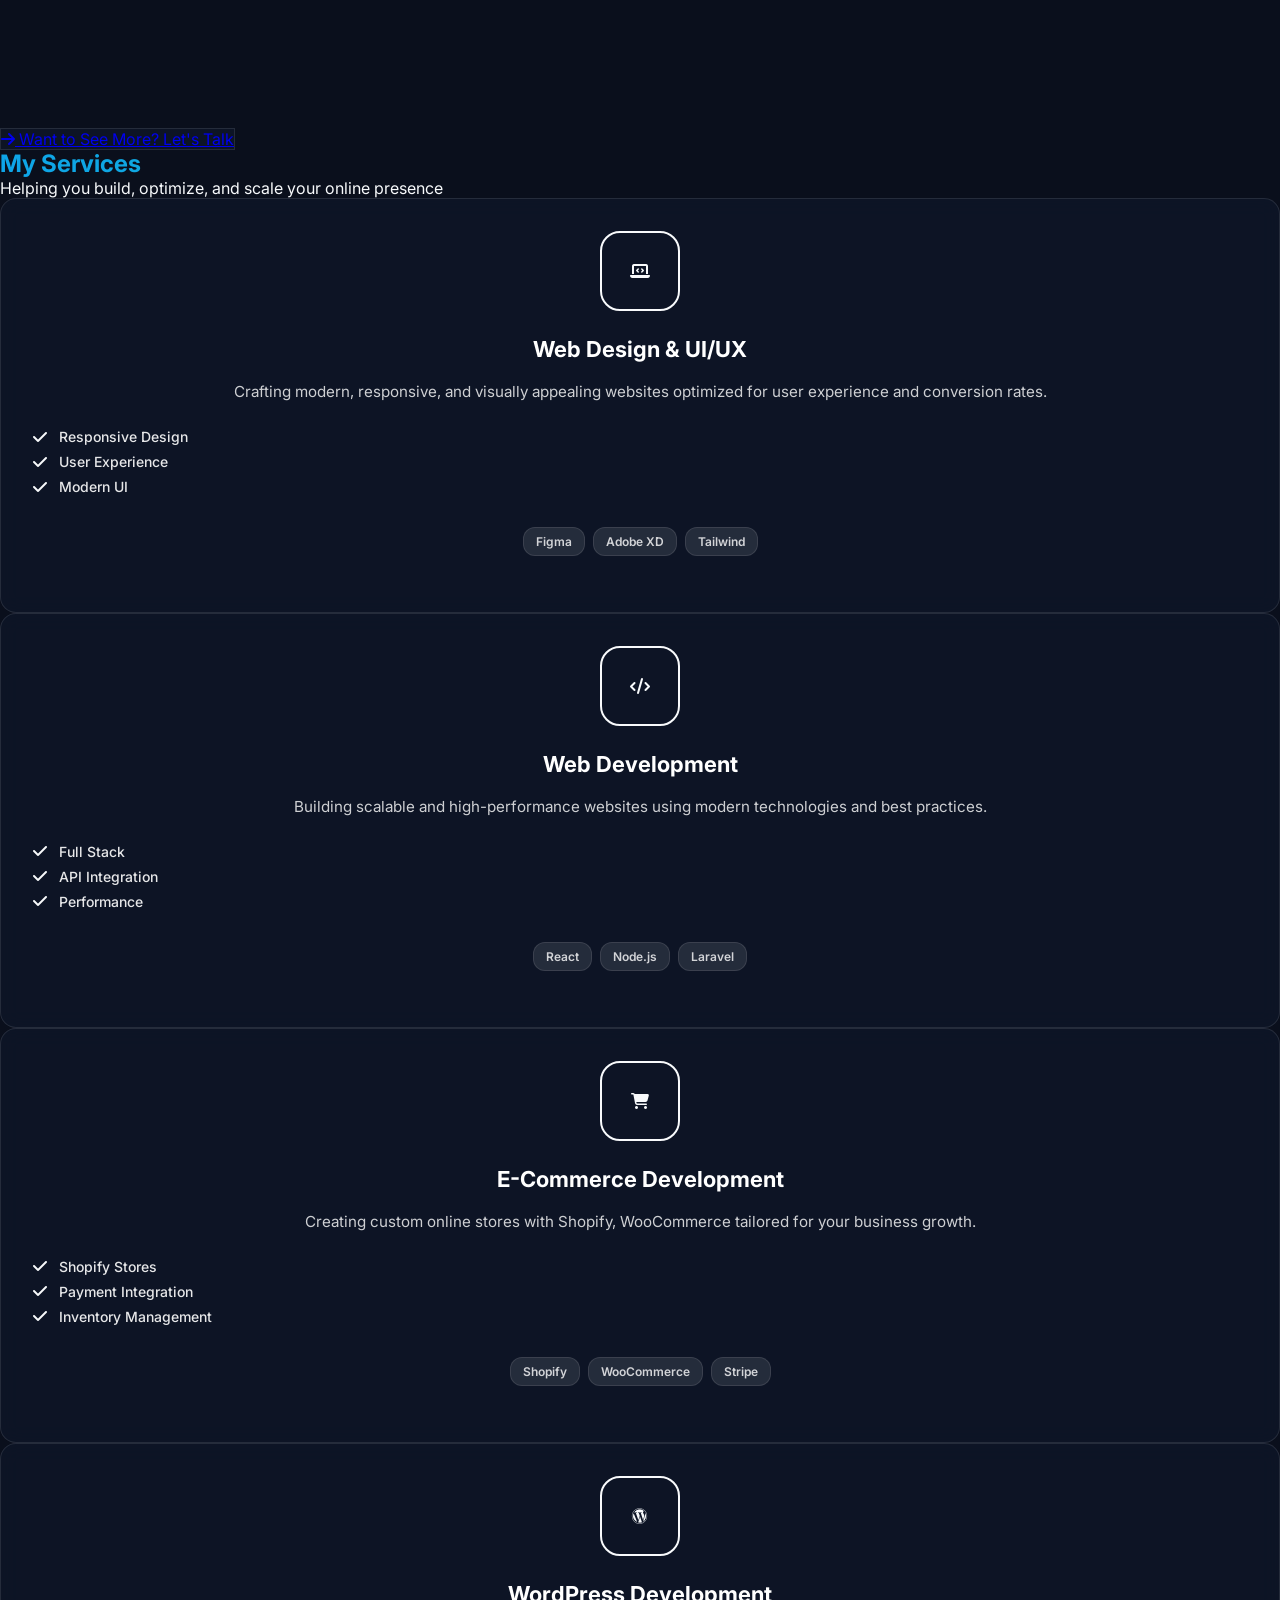
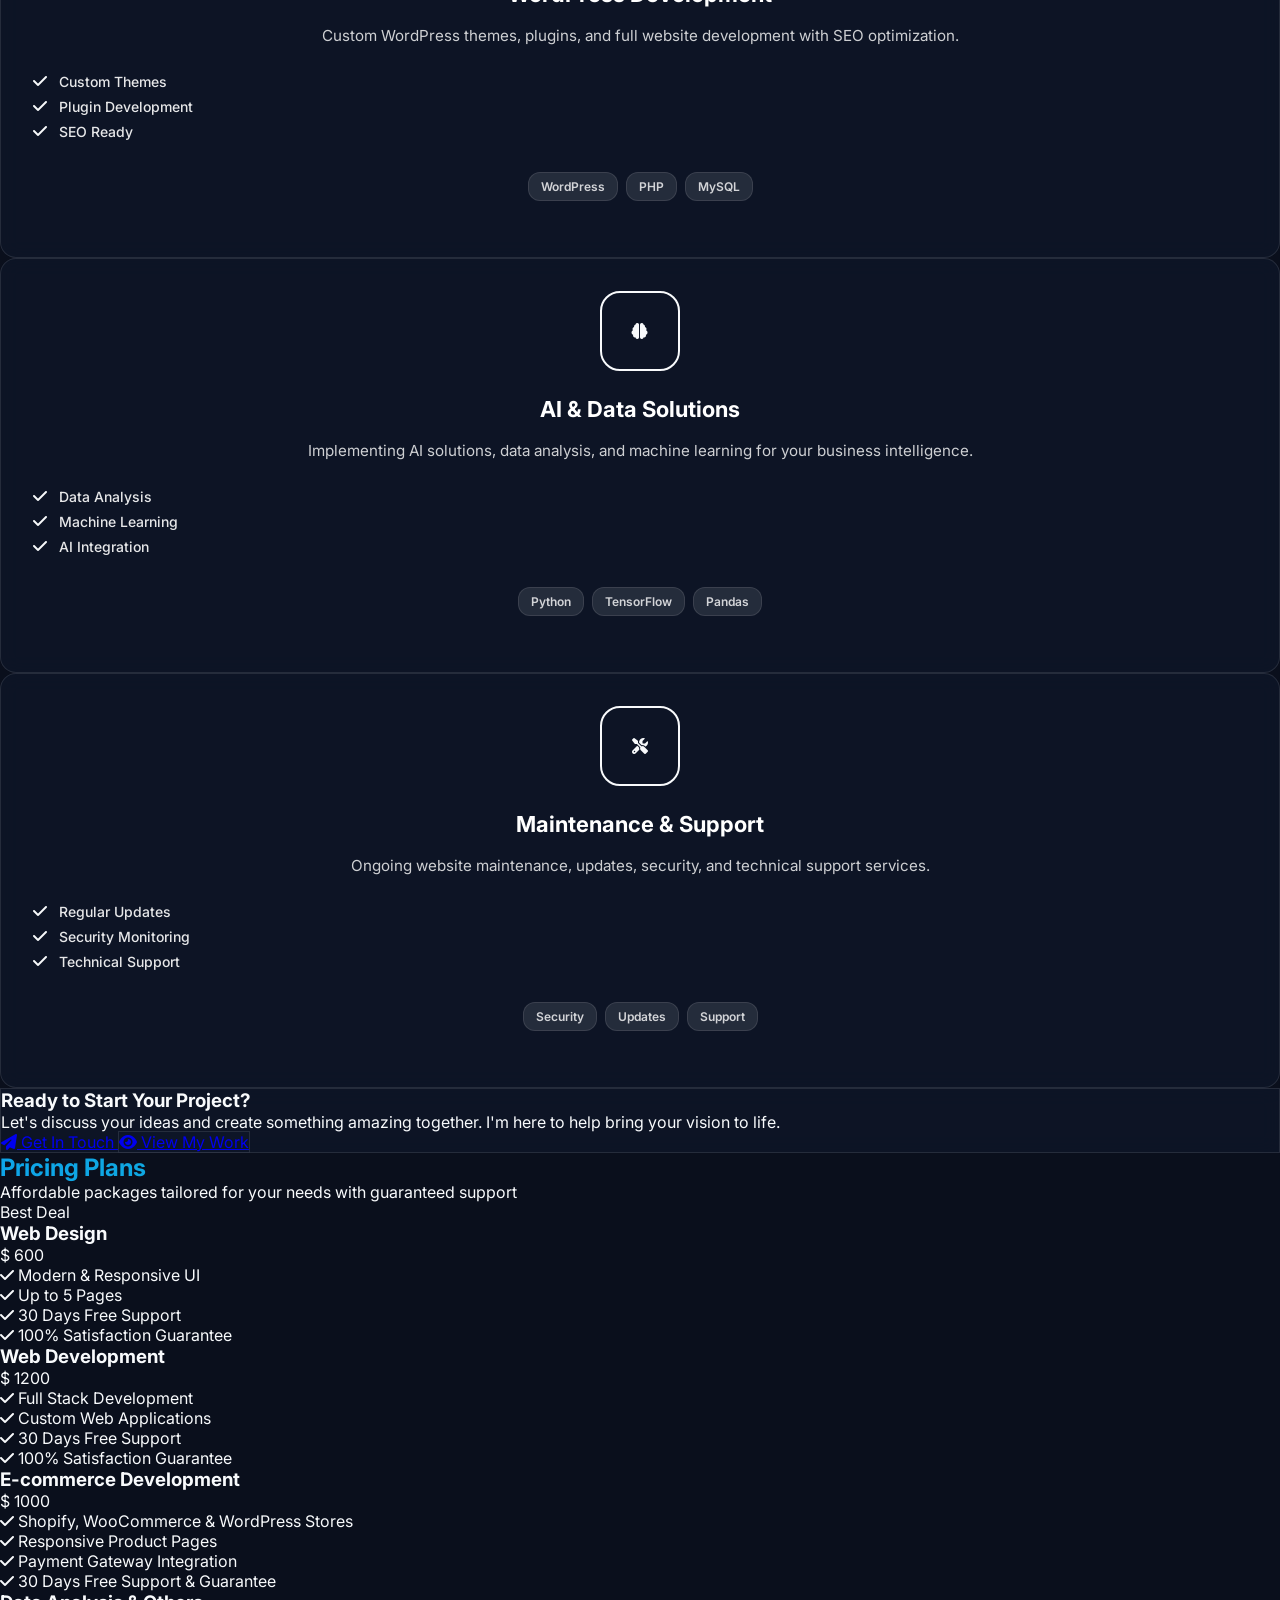
==== commit e60f2eea: "updates files and links" ====
--- a/index.html
+++ b/index.html
@@ -2639,11 +2639,11 @@
                         Based in Japan, creating innovative solutions worldwide.
                     </p>
                     <div class="flex space-x-4">
-                        <a href="cv-kamran-english-2025.pdf" download class="footer-btn">
+                        <a href="cv-kamran-english.pdf" download class="footer-btn">
                             <i class="fas fa-download mr-2"></i>
                             <span data-i18n="footer-cv-en">CV English</span>
                         </a>
-                        <a href="cv-kamran-japanese-2025.pdf" download class="footer-btn">
+                        <a href="cv-kamran-japanese.pdf" download class="footer-btn">
                             <i class="fas fa-download mr-2"></i>
                             <span data-i18n="footer-cv-jp">CV 日本語</span>
                         </a>
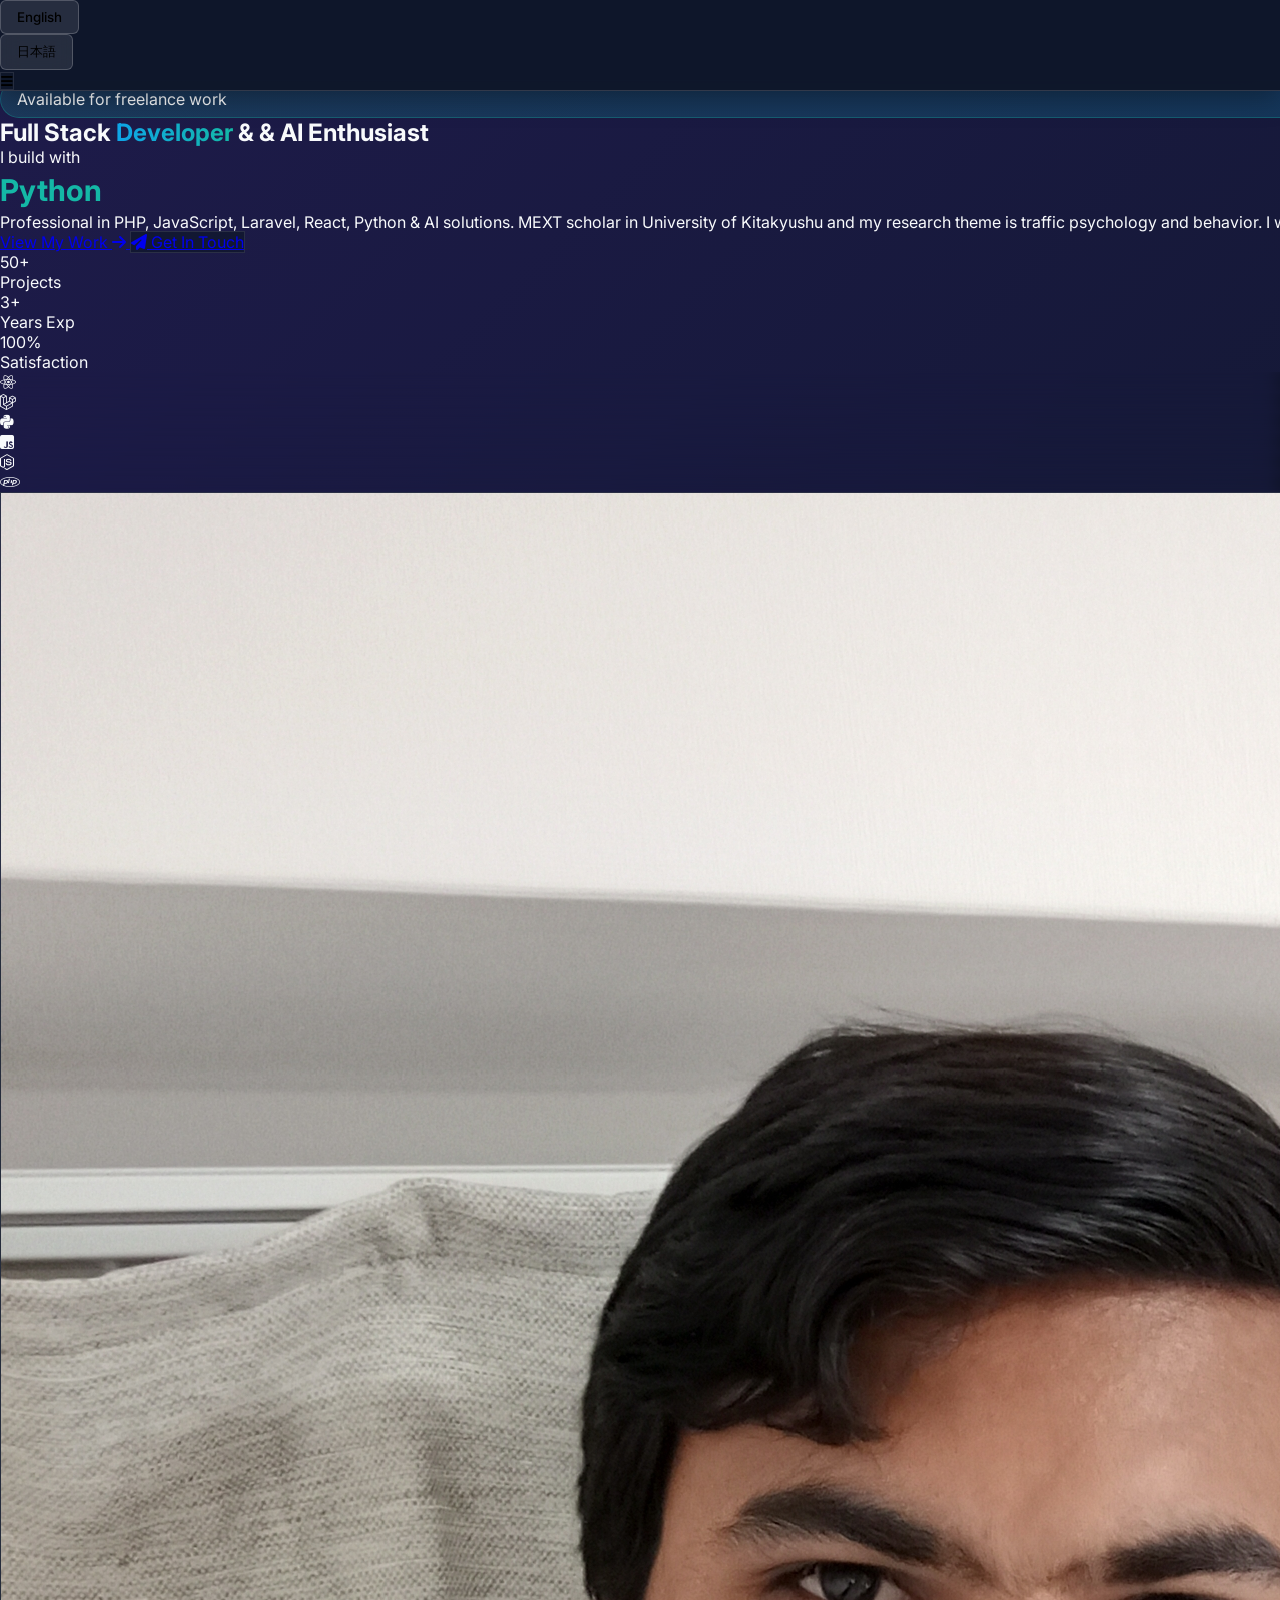
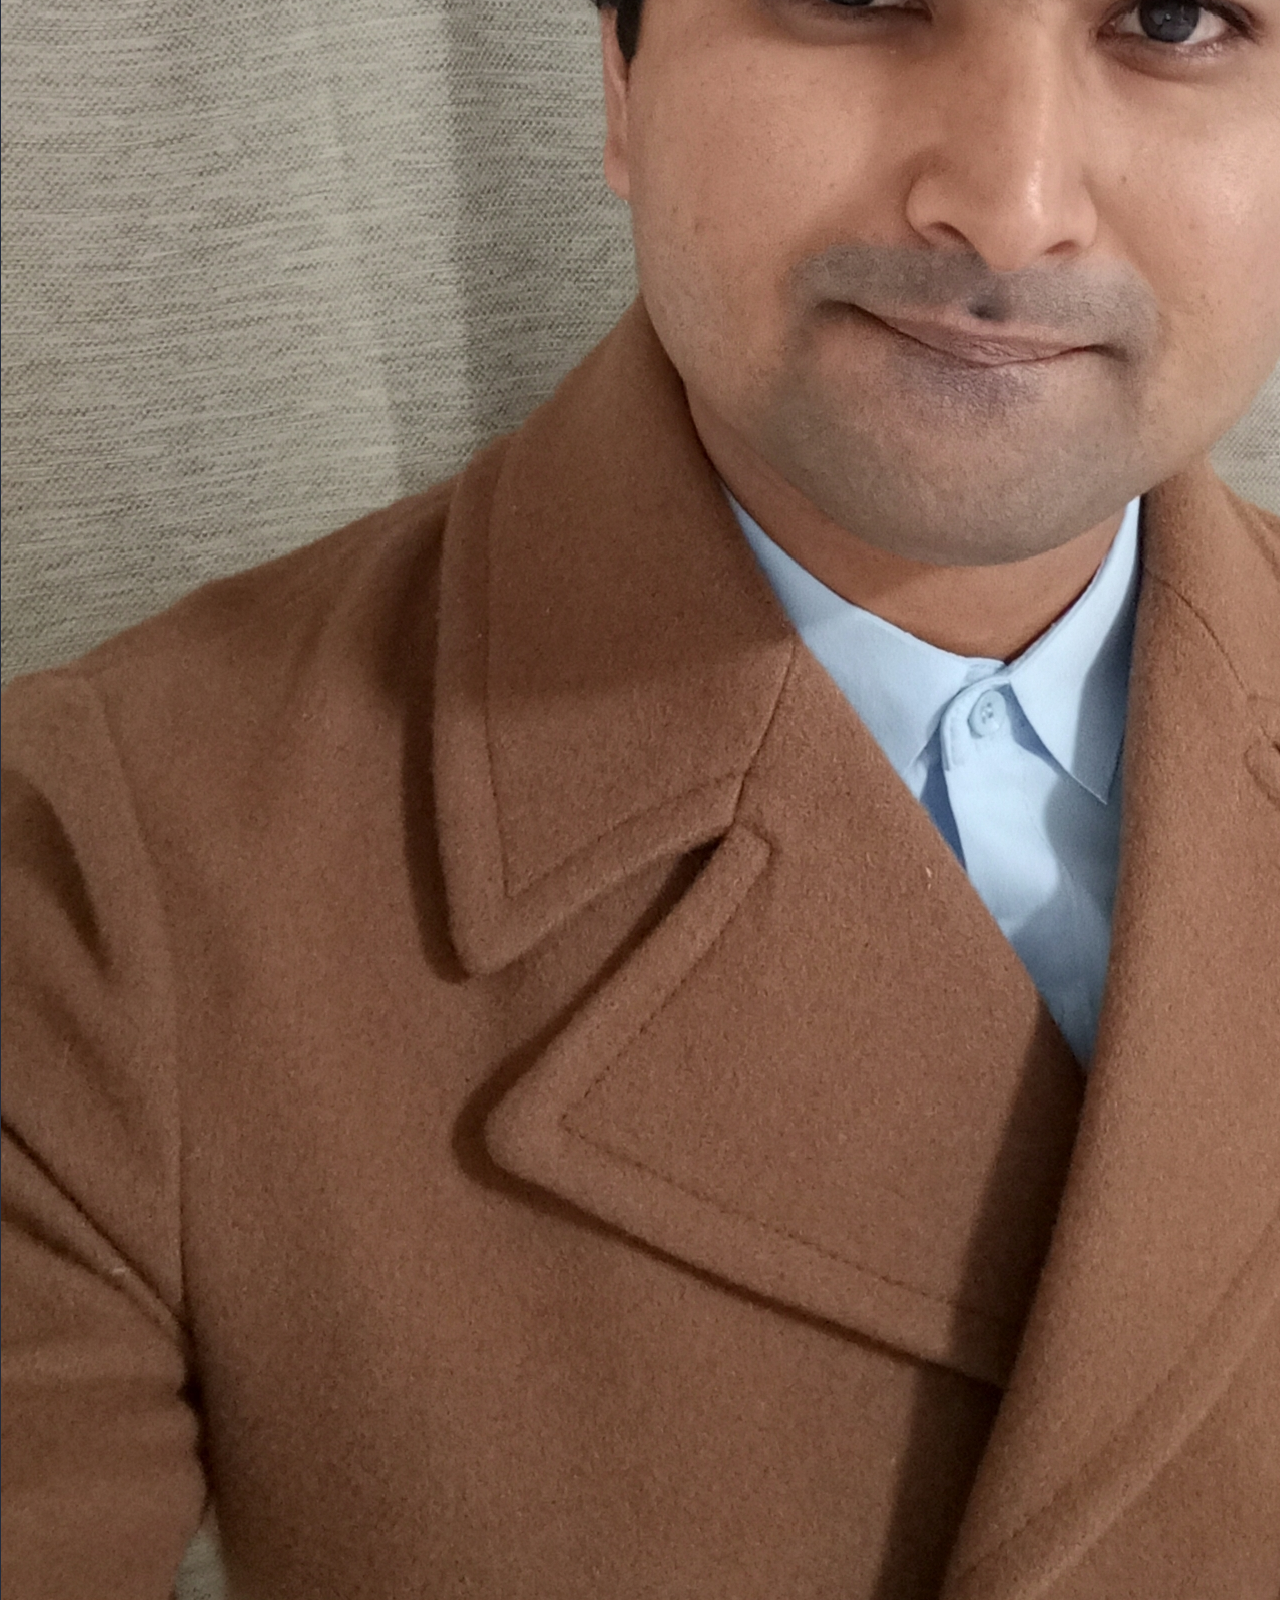
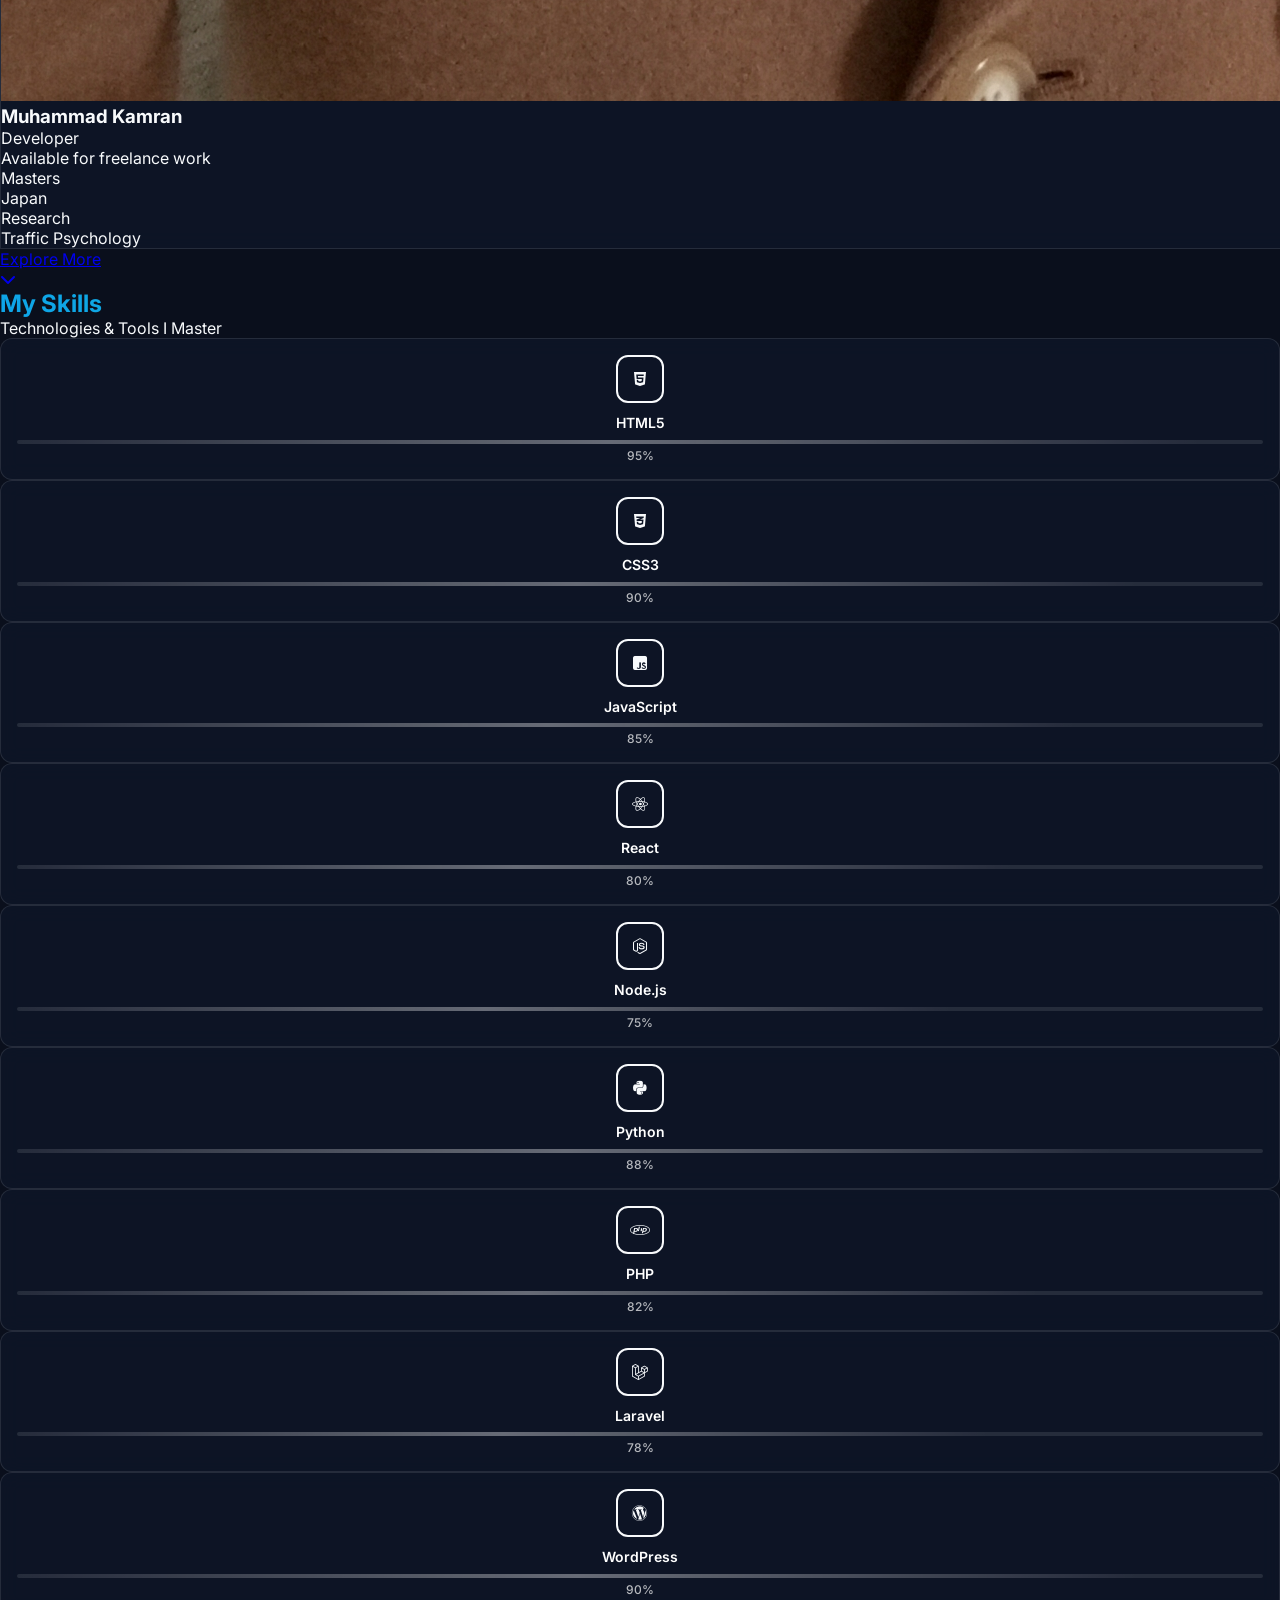
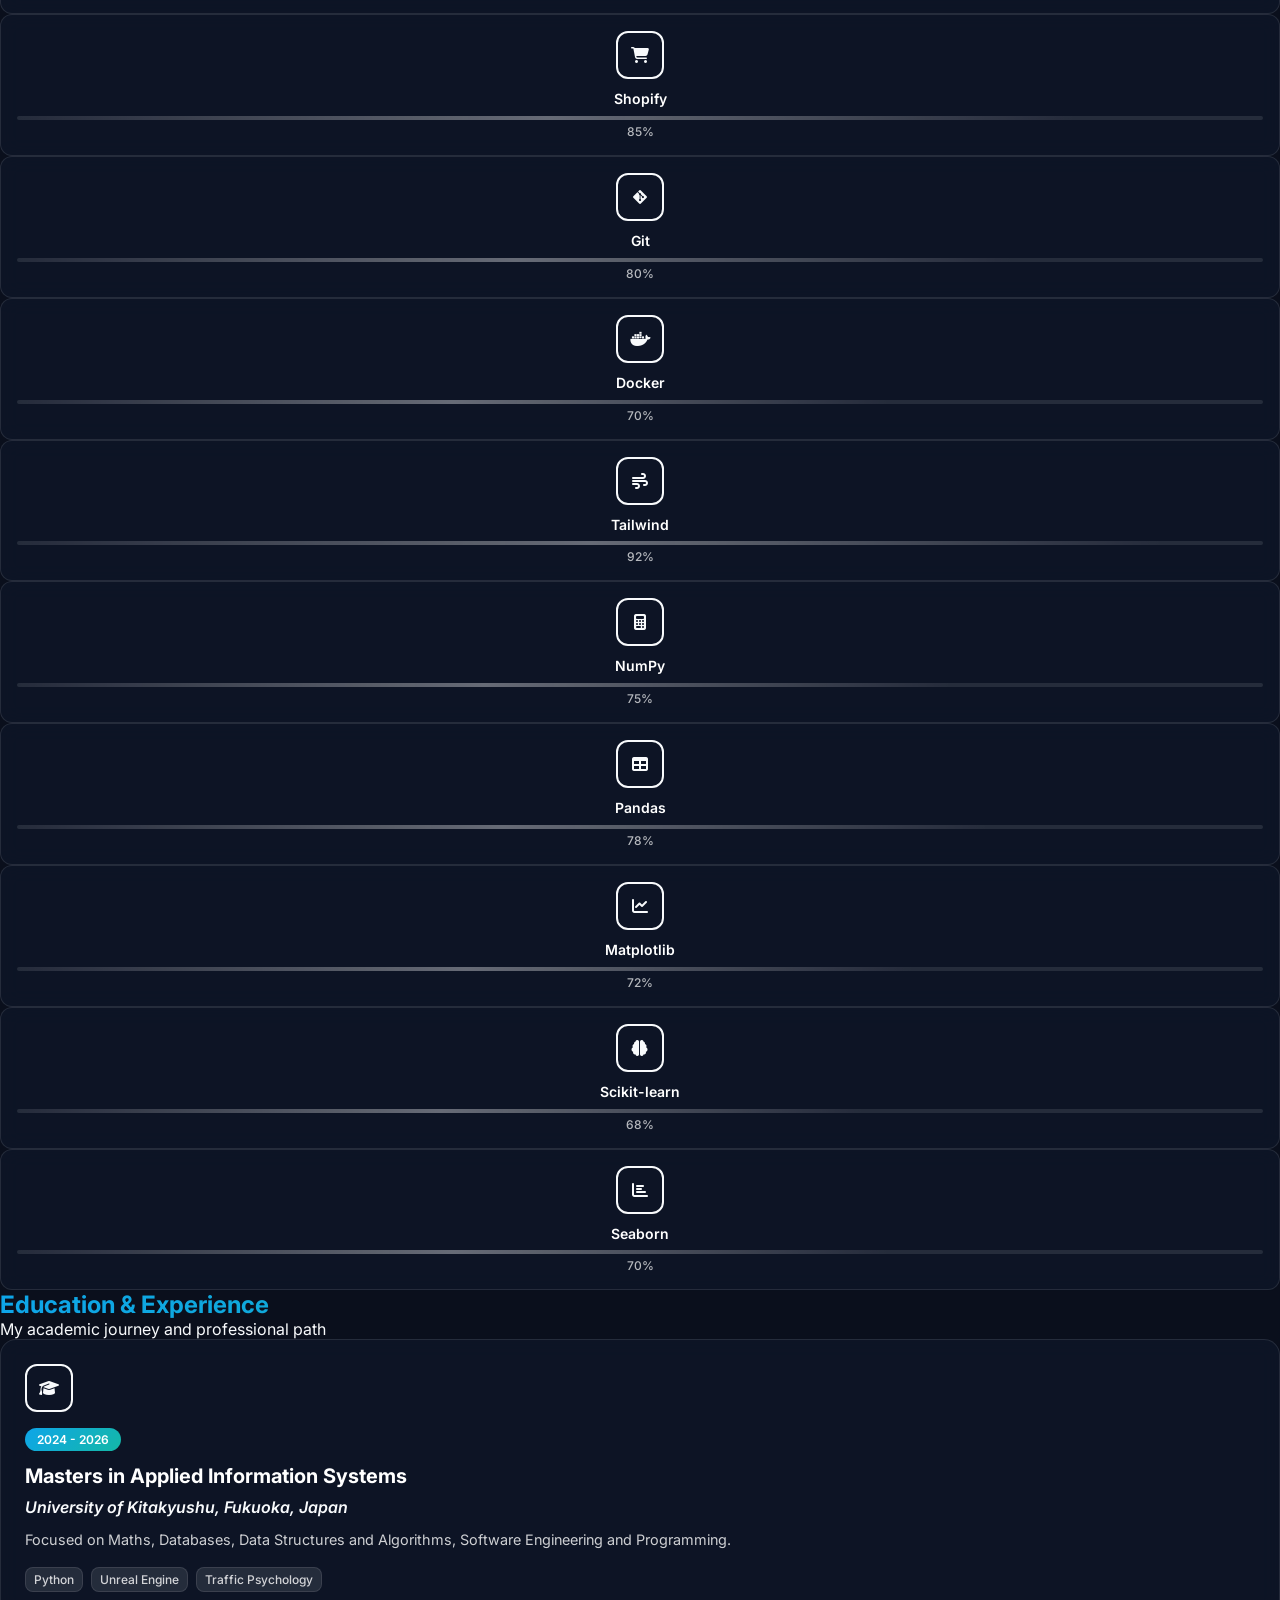
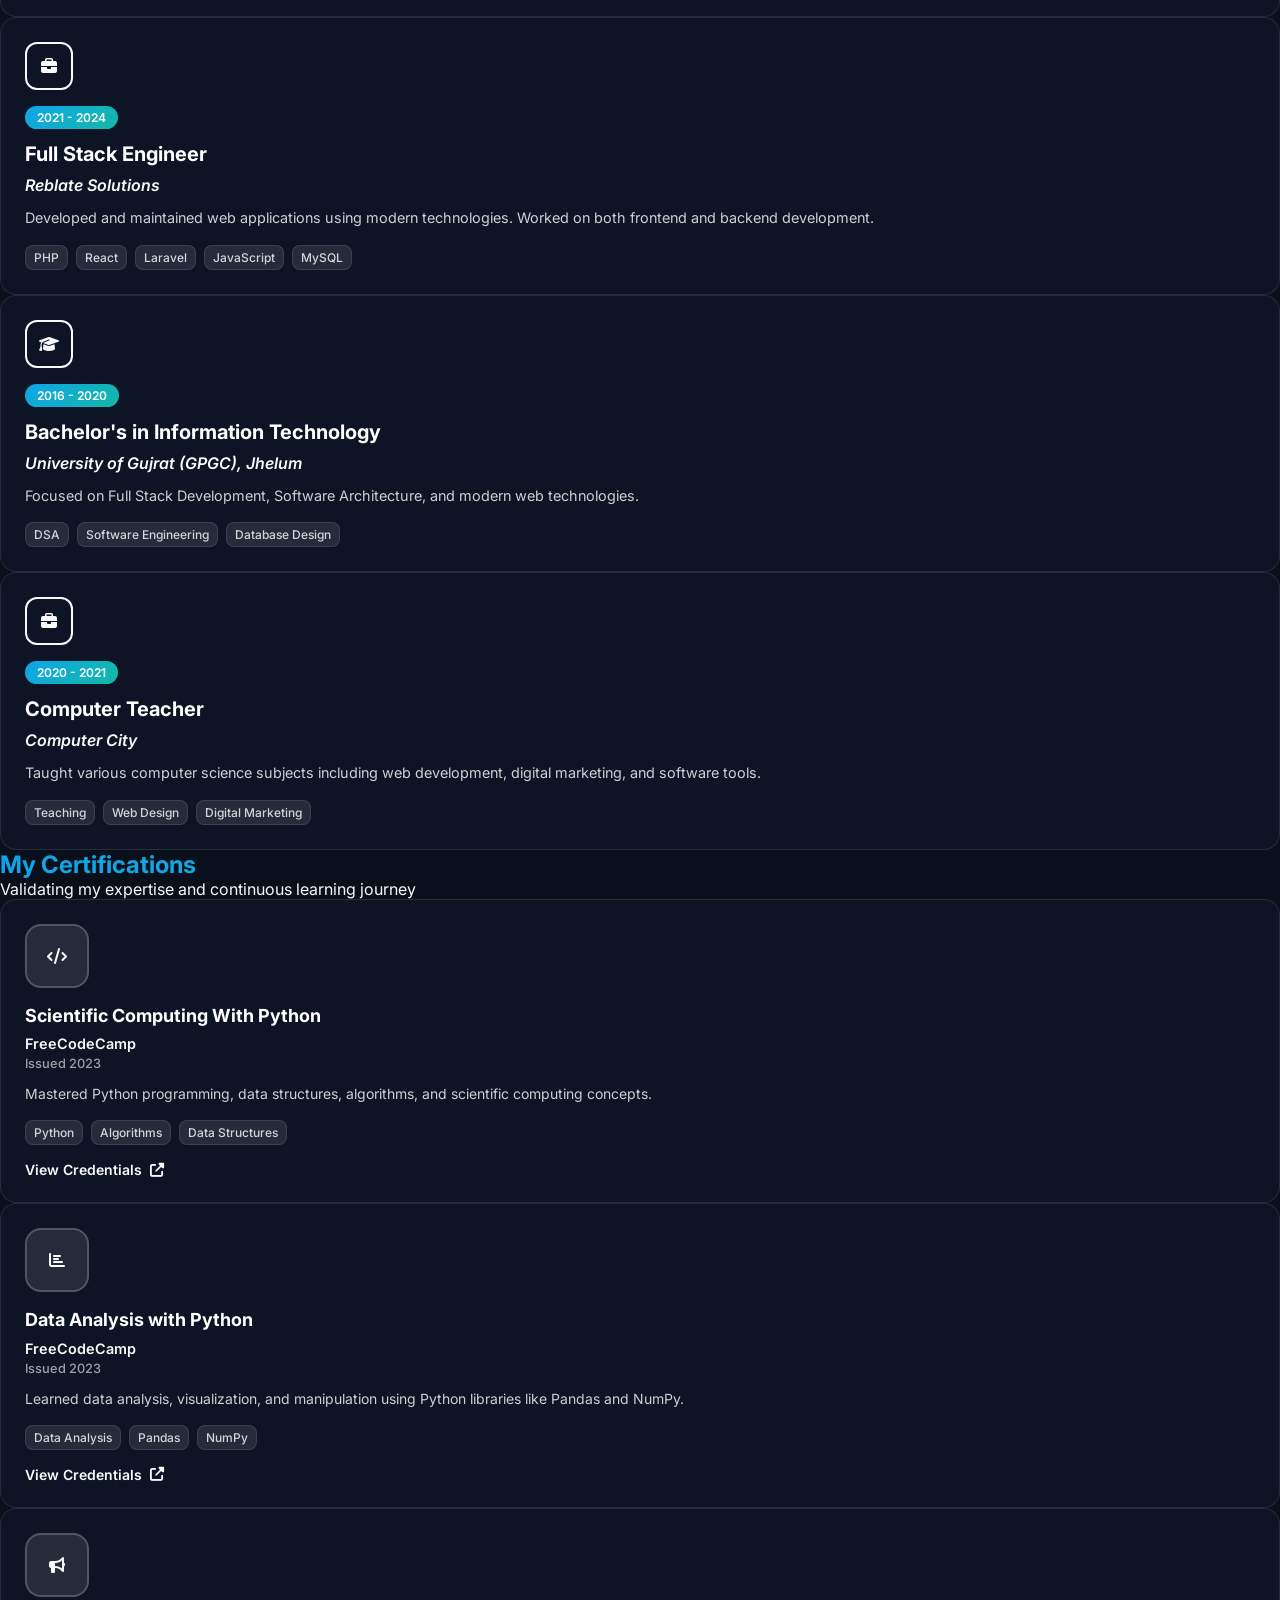
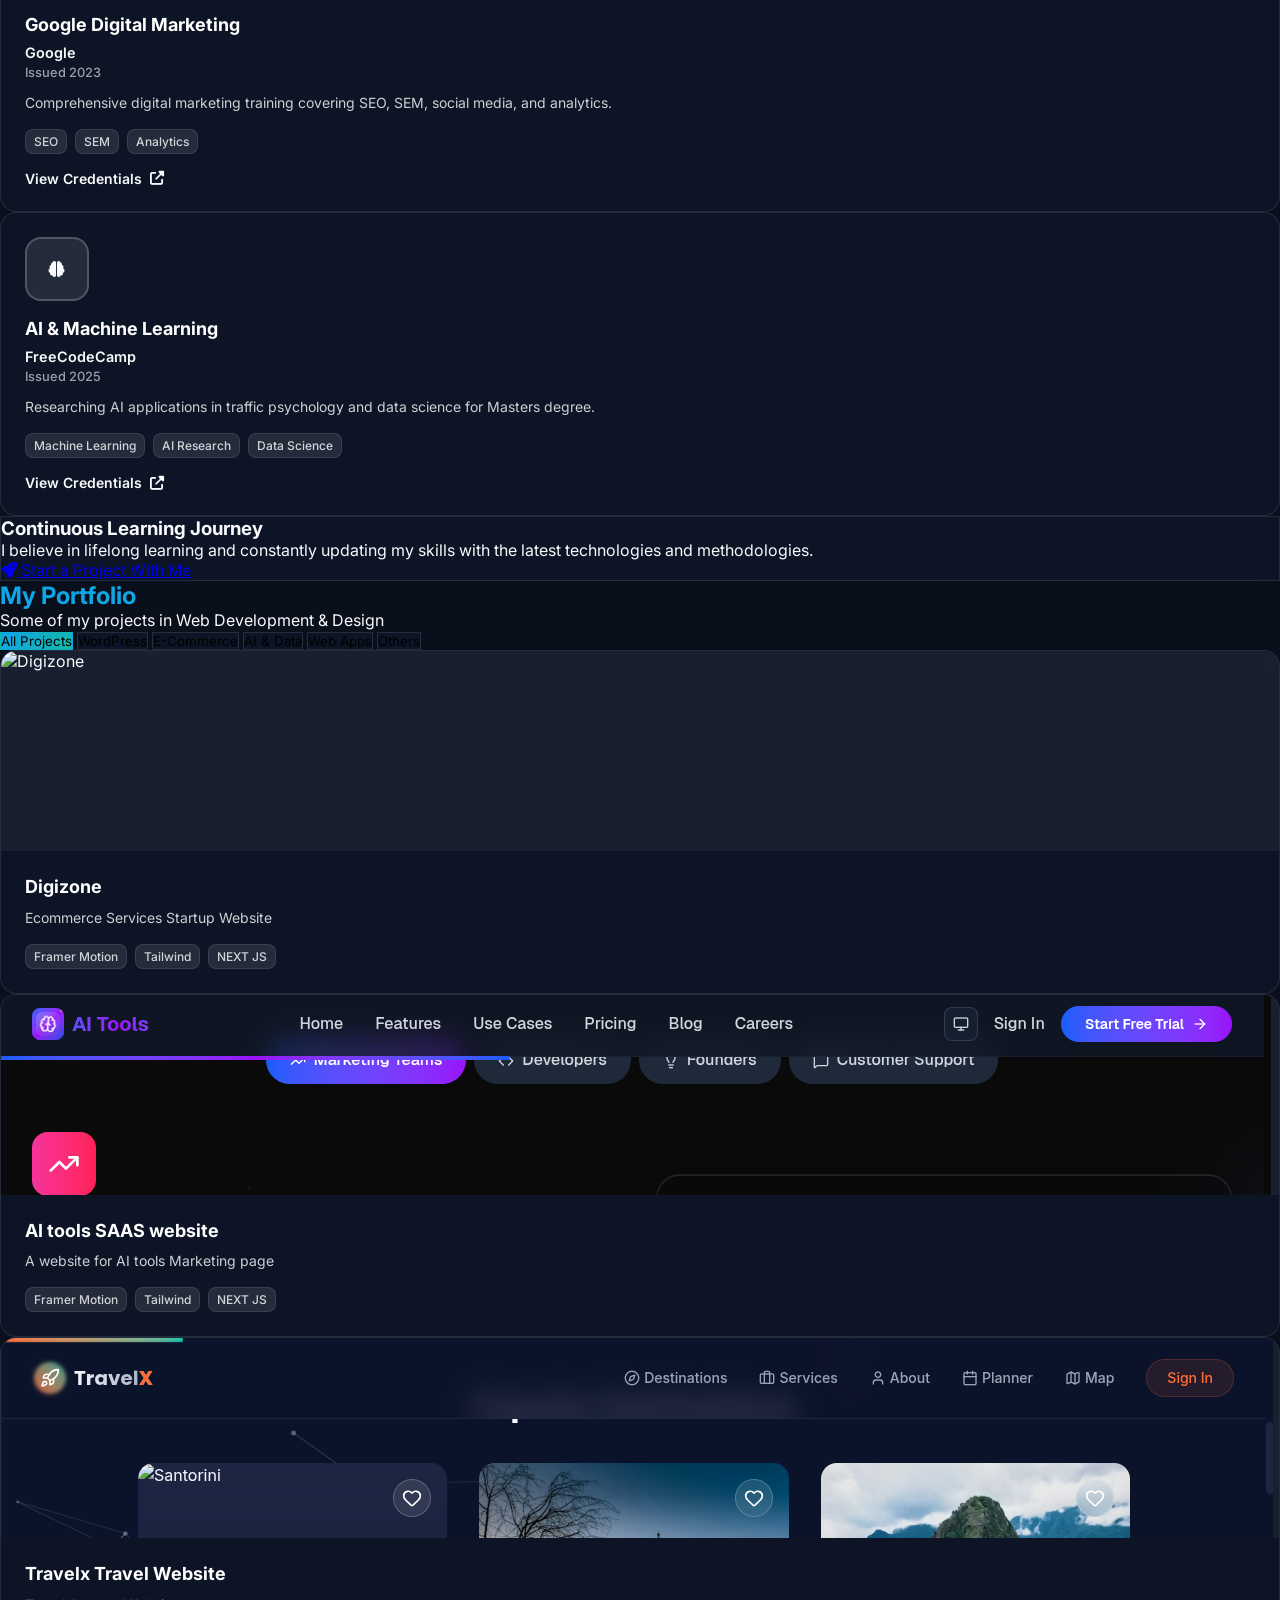
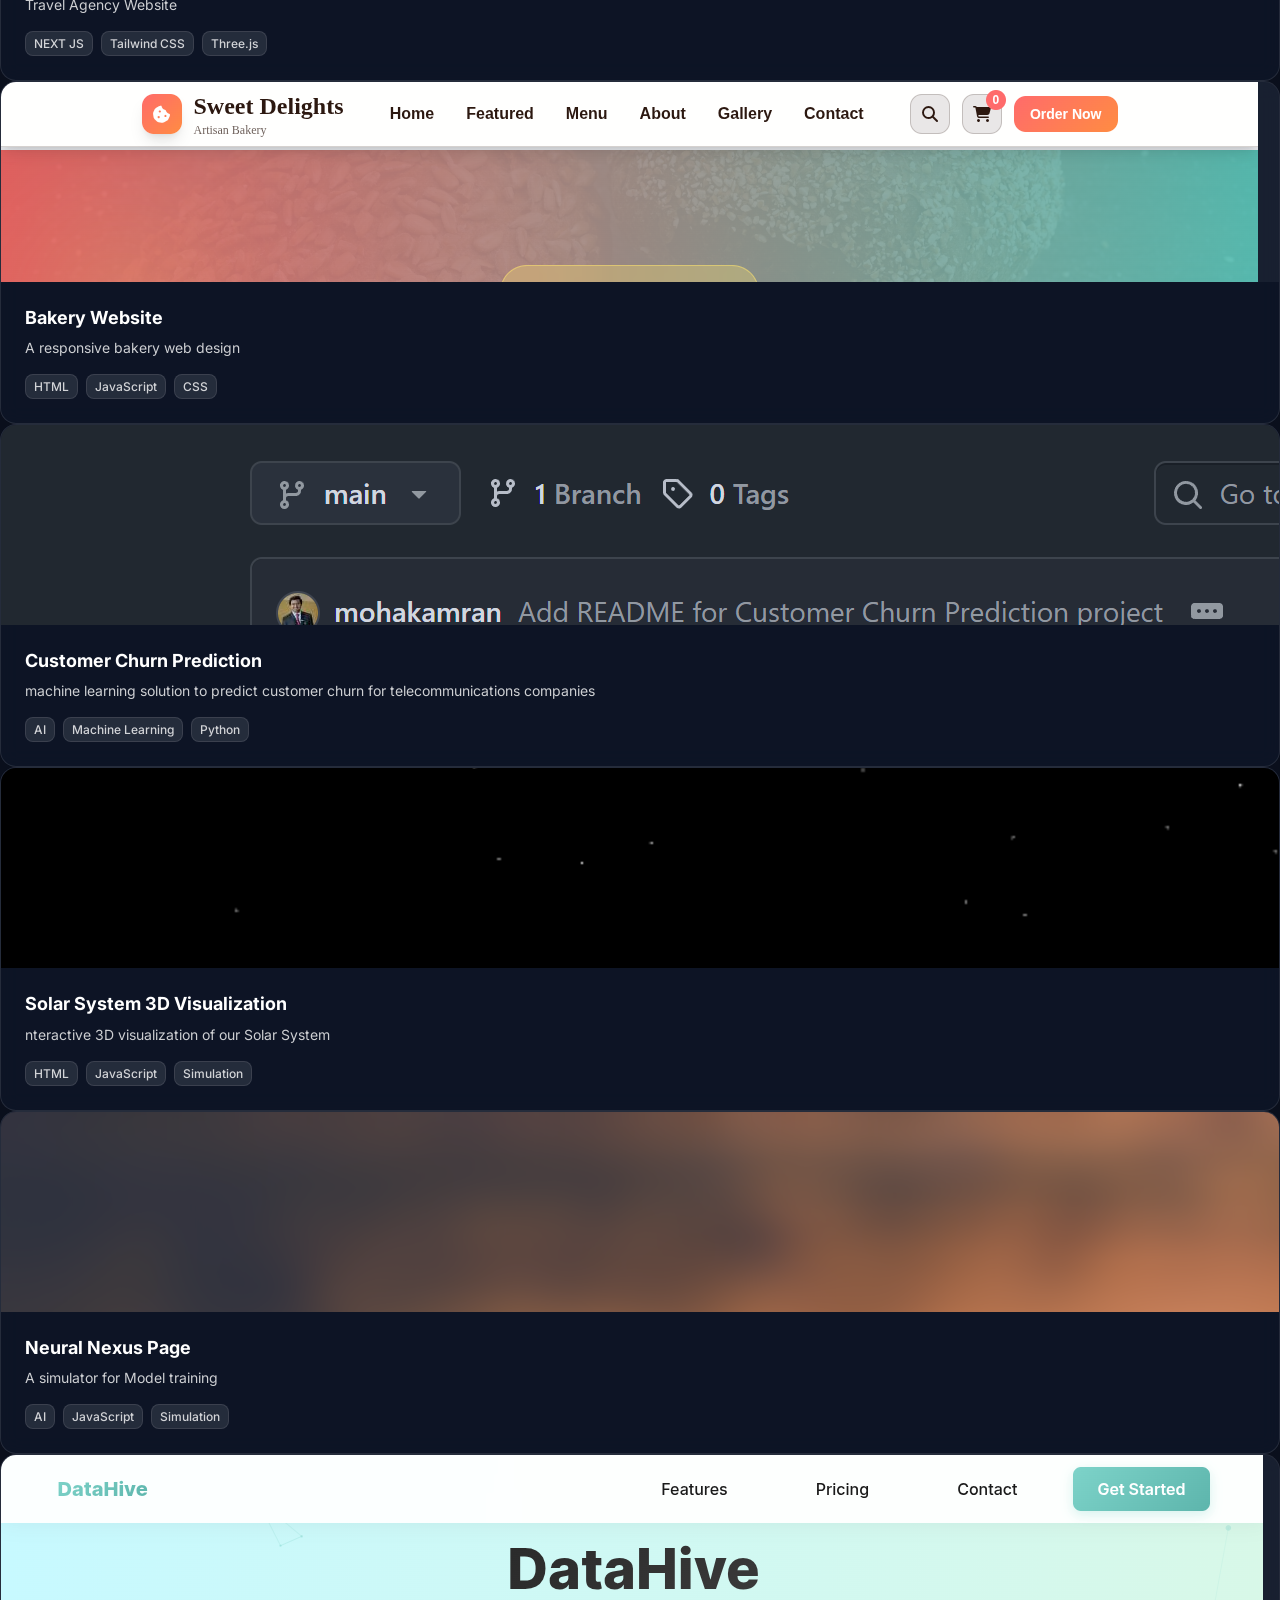
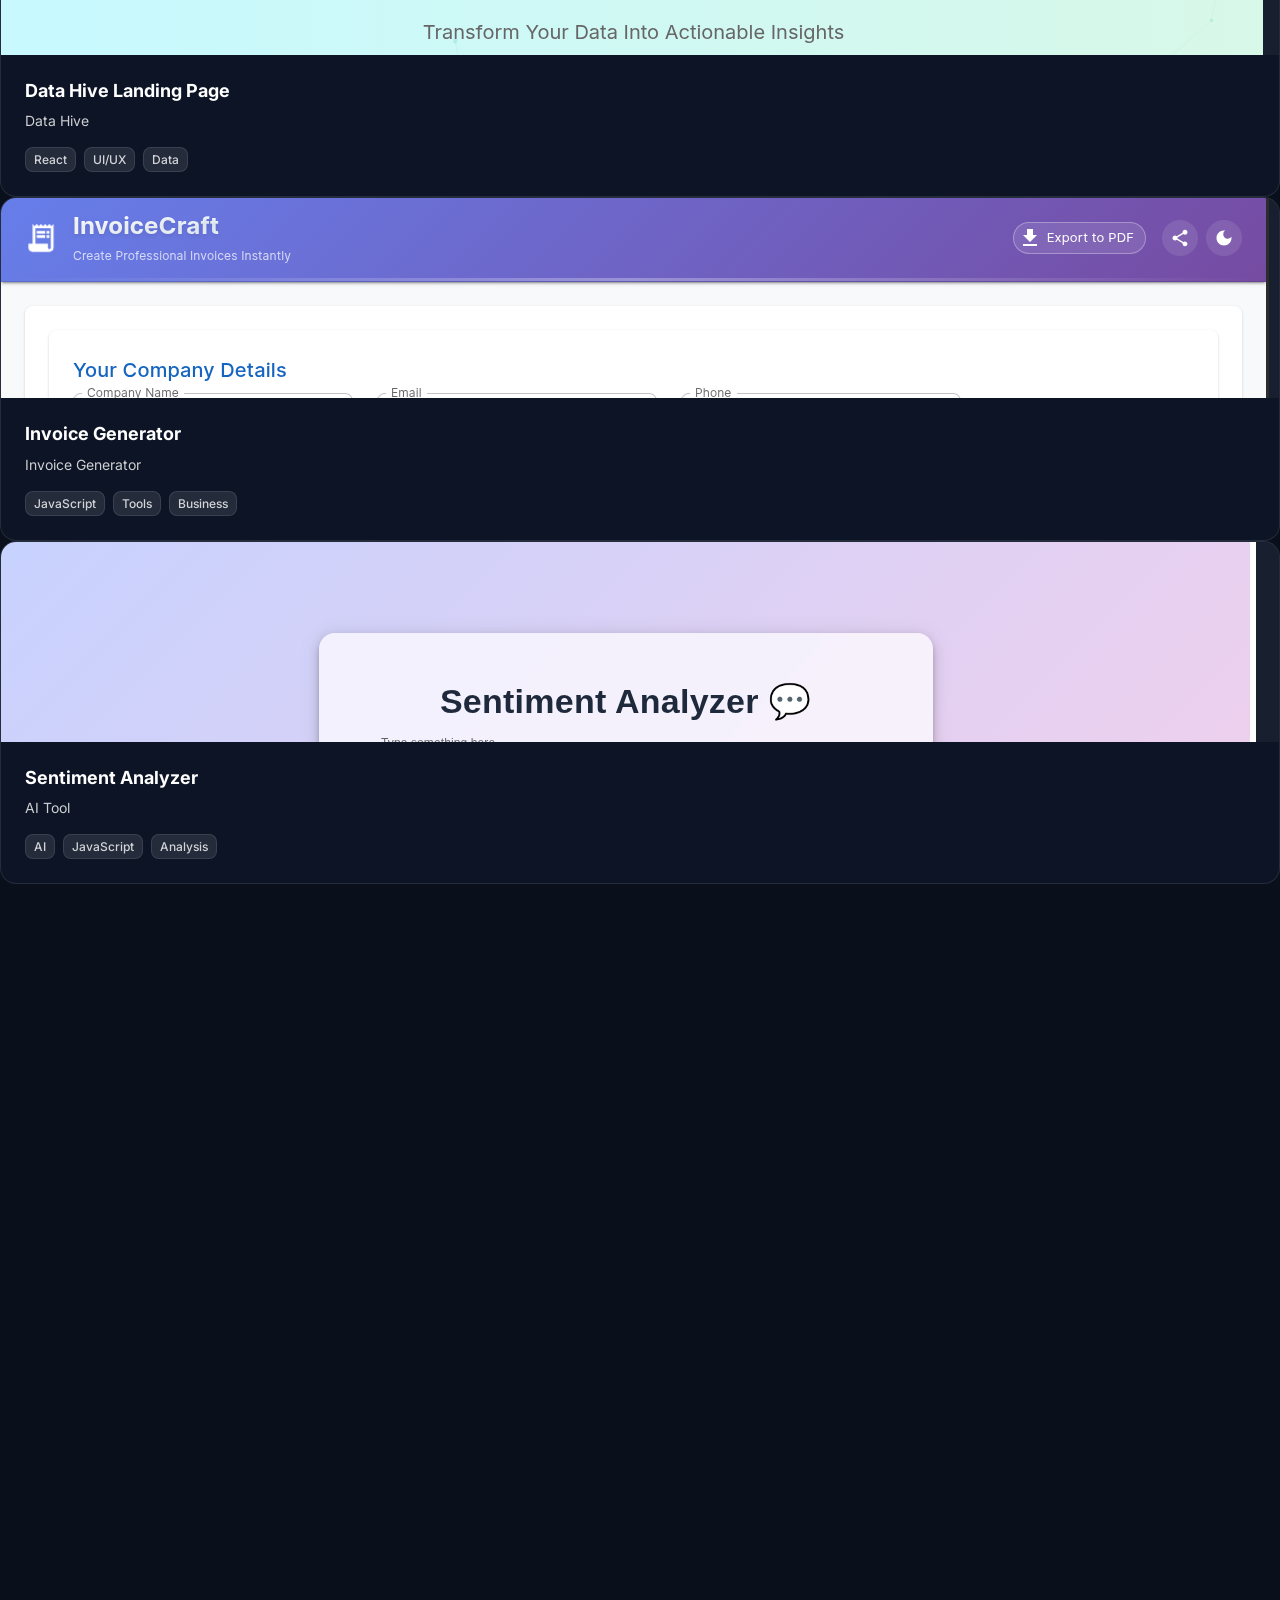
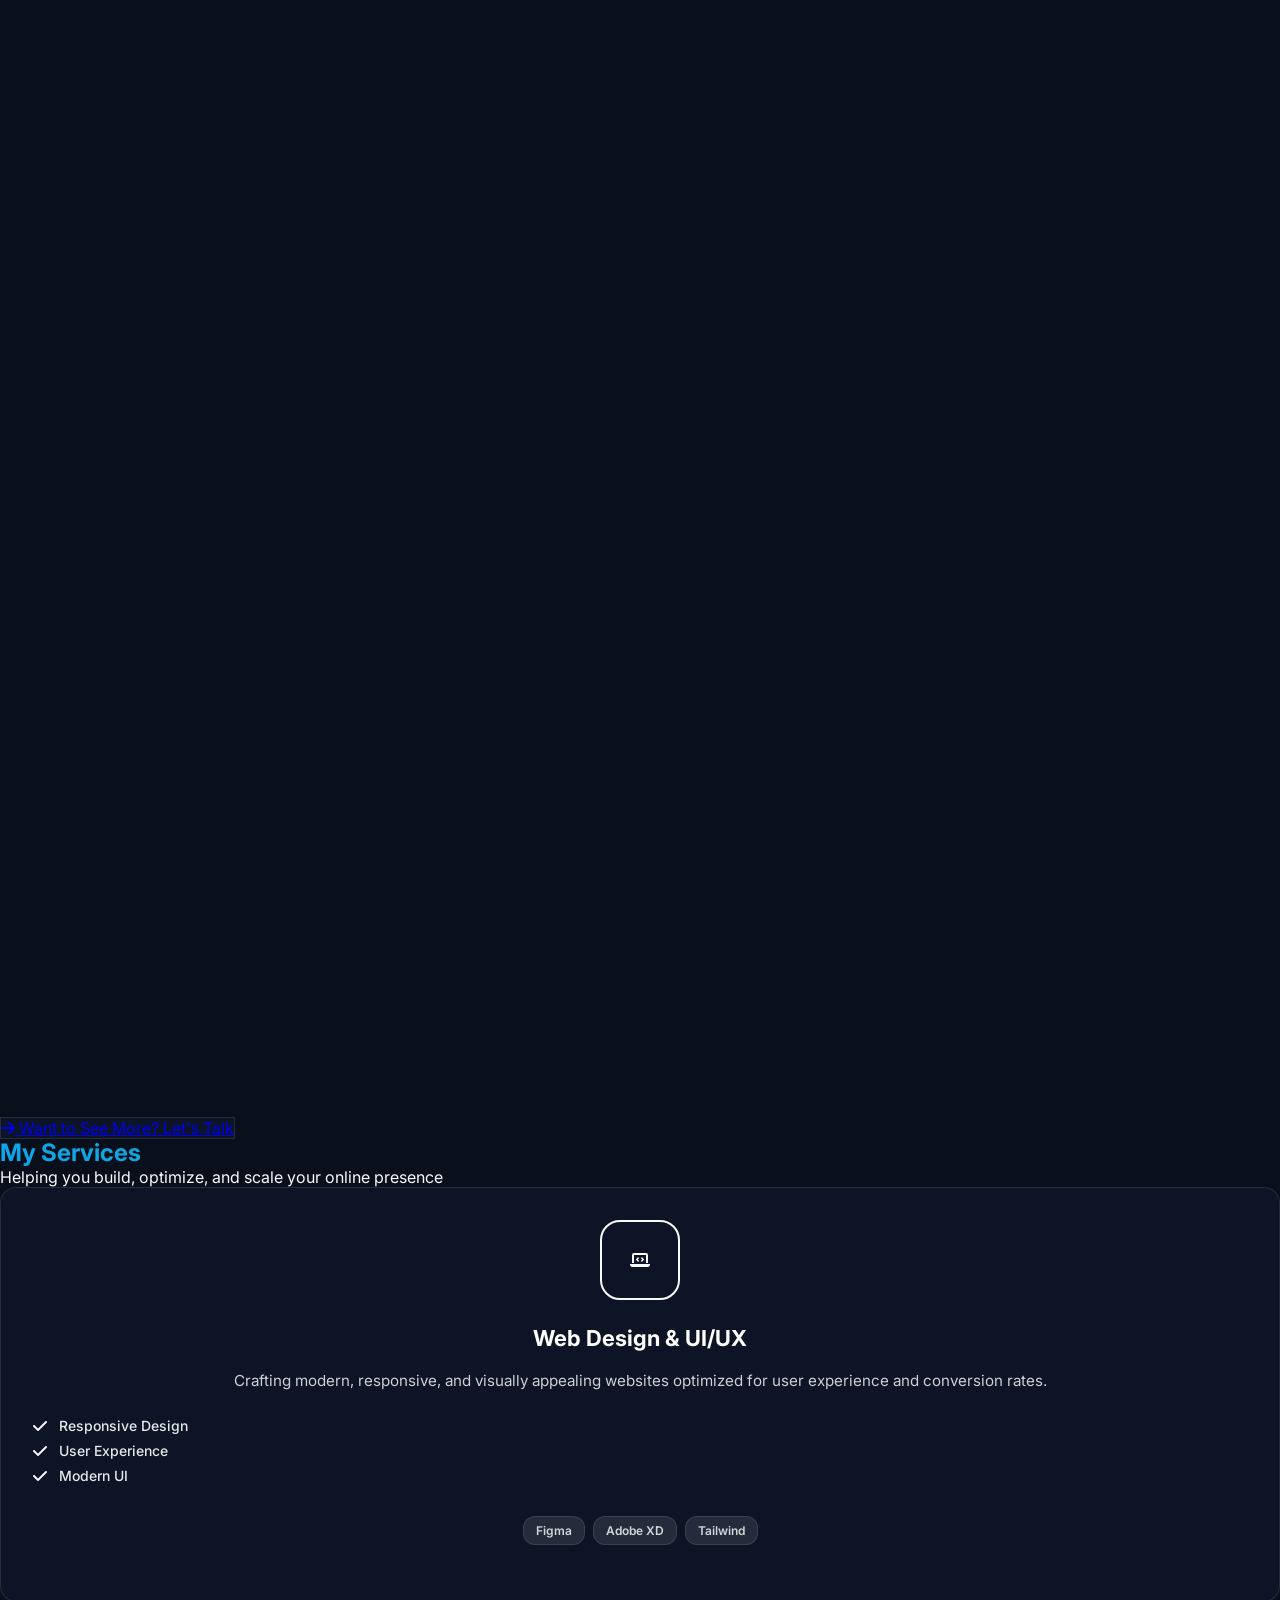
==== commit c1d75e95: "updated images and links" ====
--- a/index.html
+++ b/index.html
@@ -430,7 +430,7 @@
                                     class="w-60 h-50 mx-auto mb-8 rounded-2xl bg-gradient-to-br from-teal-400 to-cyan-500 p-1 shadow-lg">
                                     <div
                                         class="w-full h-full rounded-2xl bg-gray-800 overflow-hidden flex items-center justify-center">
-                                        <img src="./gallary/1.jpg" alt="Muhammad Kamran"
+                                        <img src="./gallary/face.jpg" alt="Muhammad Kamran"
                                             class="object-cover transition-transform duration-500" />
                                     </div>
                                 </div>
@@ -2350,14 +2350,14 @@
                         </div>
                     </div>
 
-                    <div class="swiper-slide">
+                    <!-- <div class="swiper-slide">
                         <div class="gallery-item group cursor-pointer" data-image-index="2">
                             <div class="image-container aspect-[4/3] overflow-hidden rounded-xl bg-gray-800">
                                 <img src="./gallary/3.jpg" alt="Travel image 3"
                                     class="w-full h-full object-cover transition-transform duration-500 group-hover:scale-105">
                             </div>
                         </div>
-                    </div>
+                    </div> -->
 
                     <div class="swiper-slide">
                         <div class="gallery-item group cursor-pointer" data-image-index="3">
